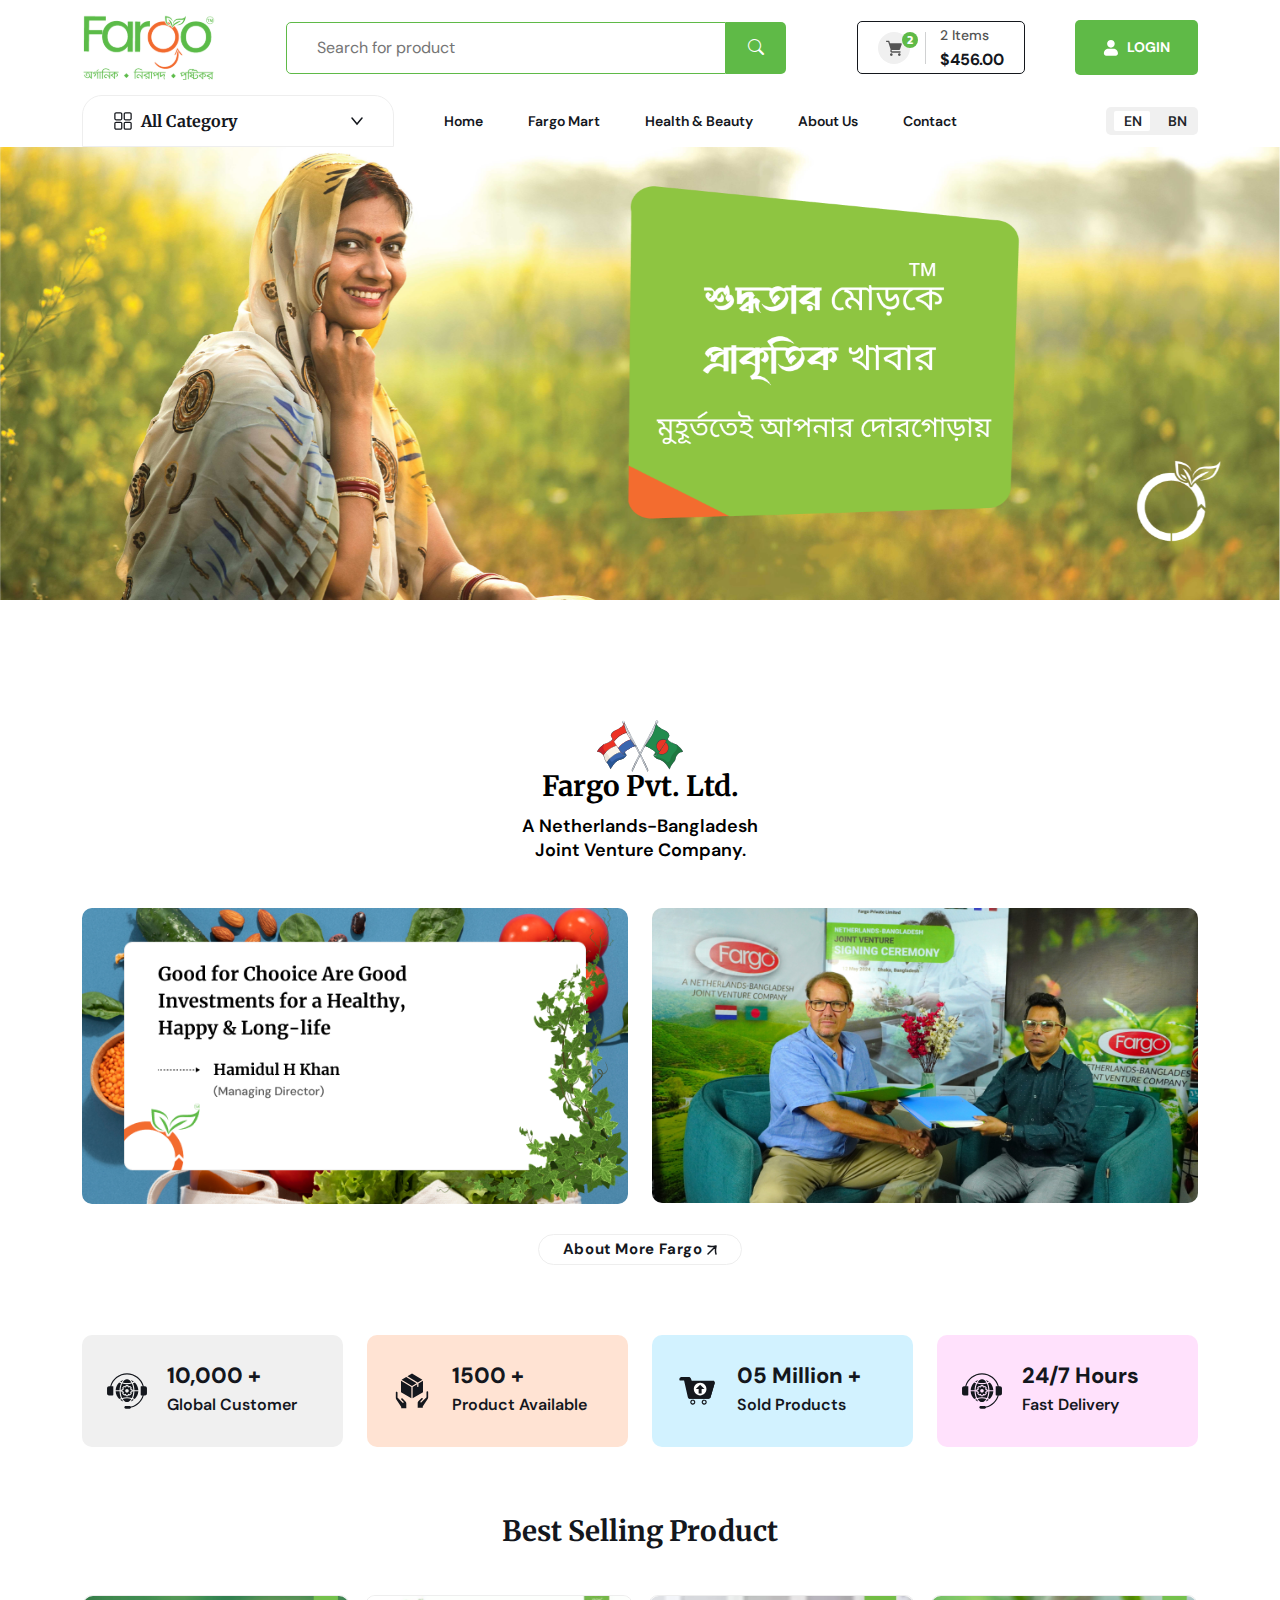
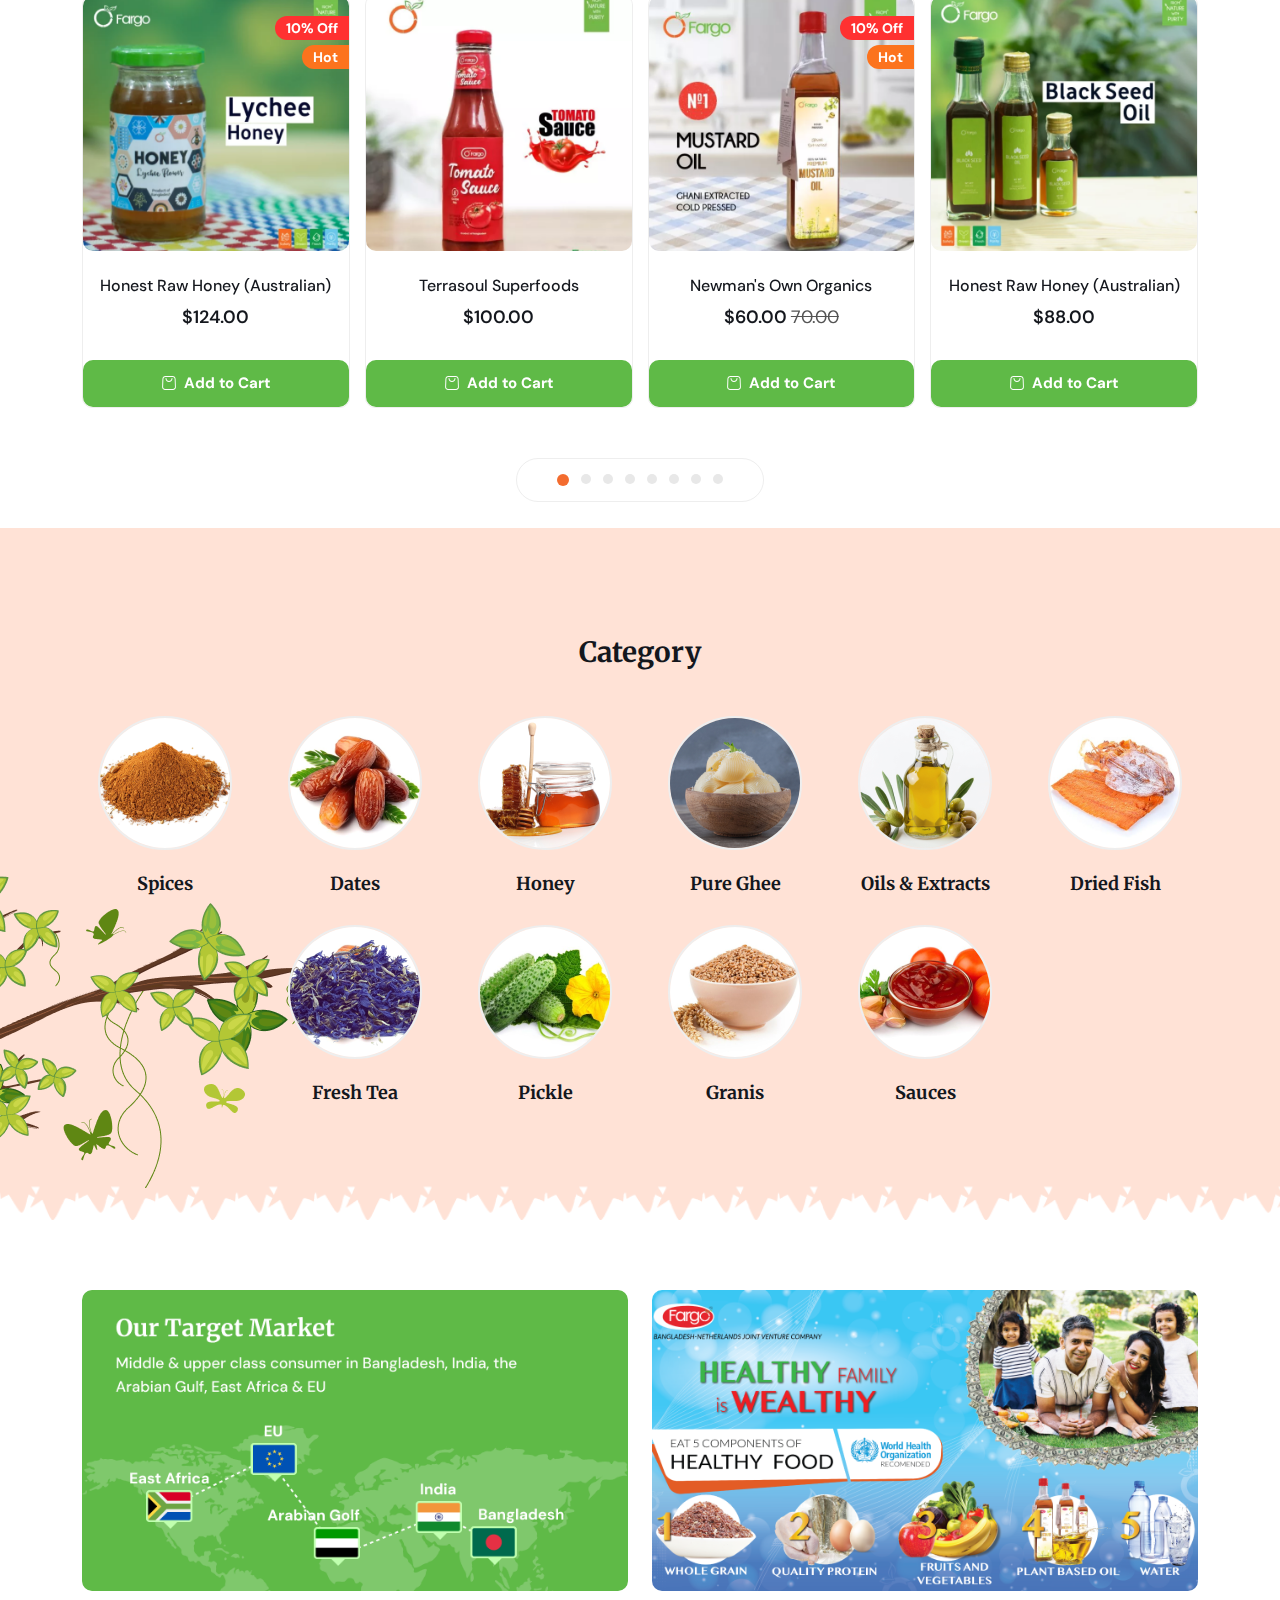
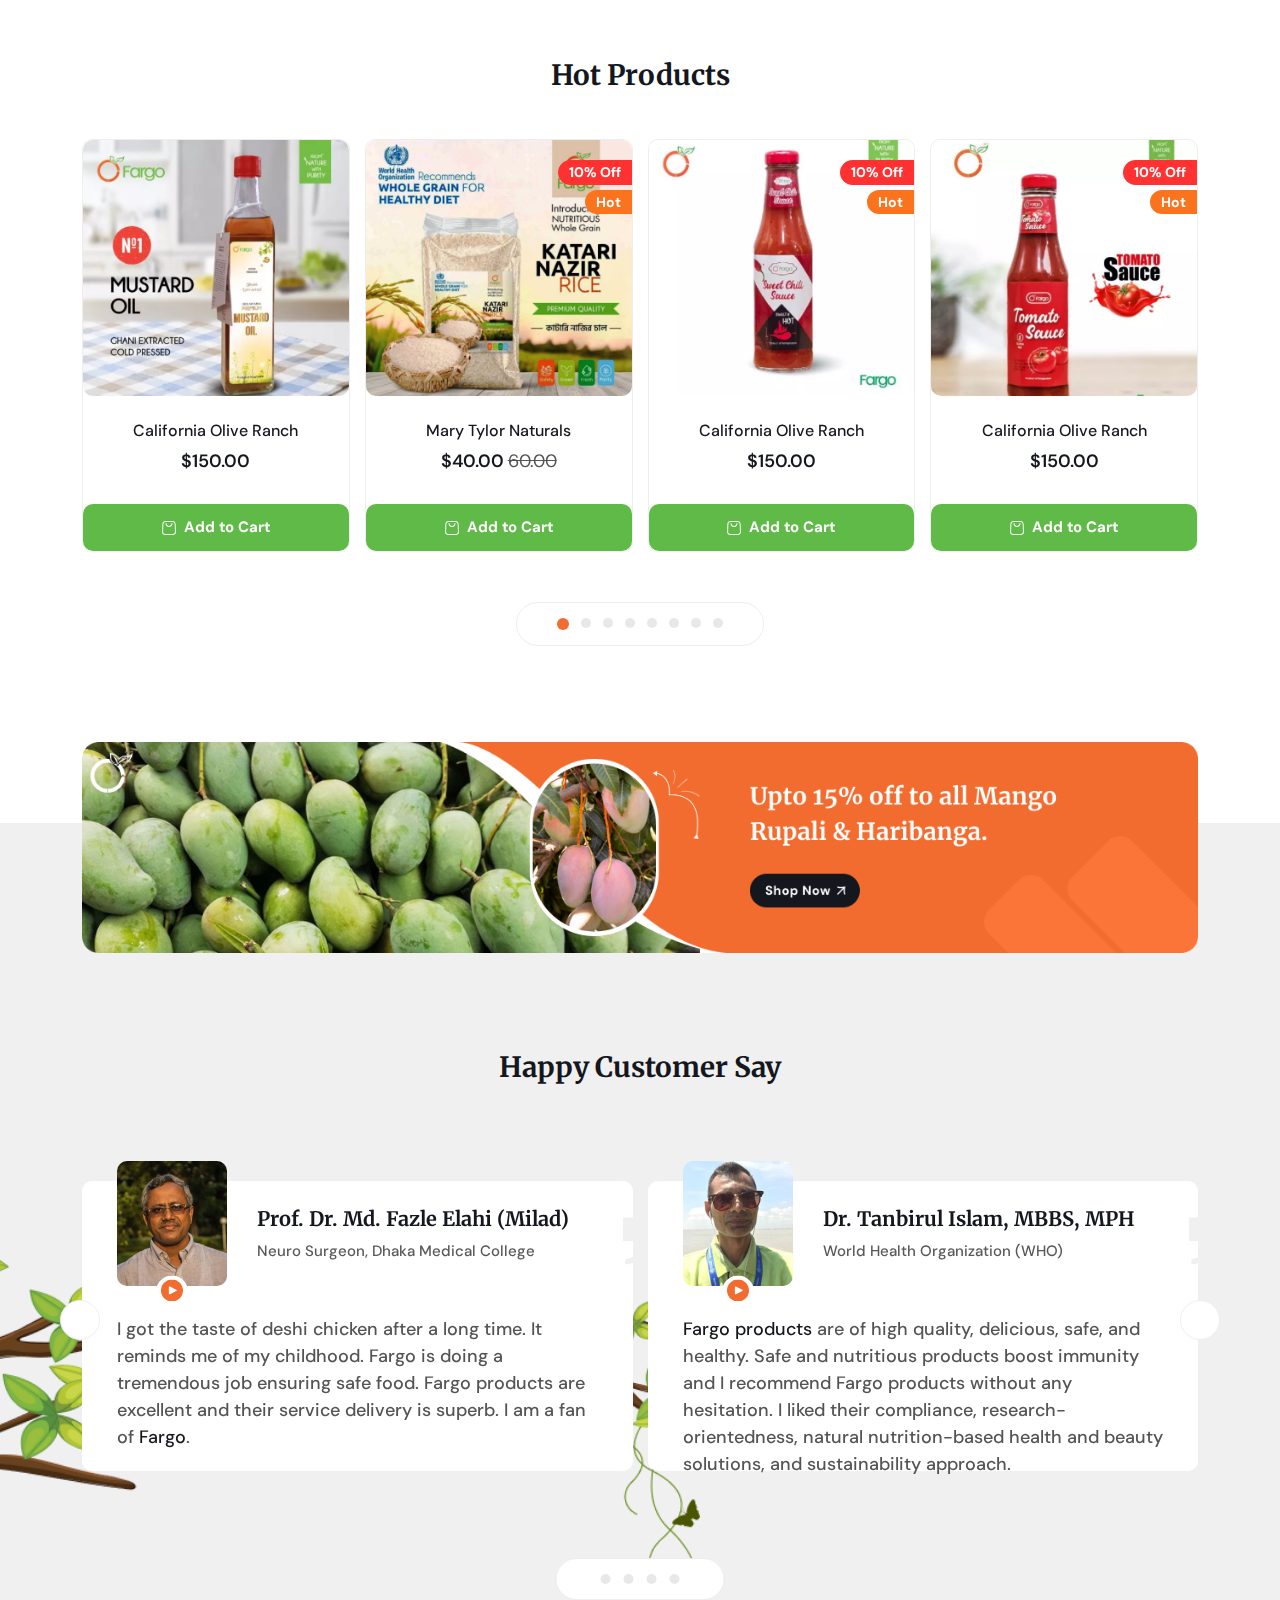
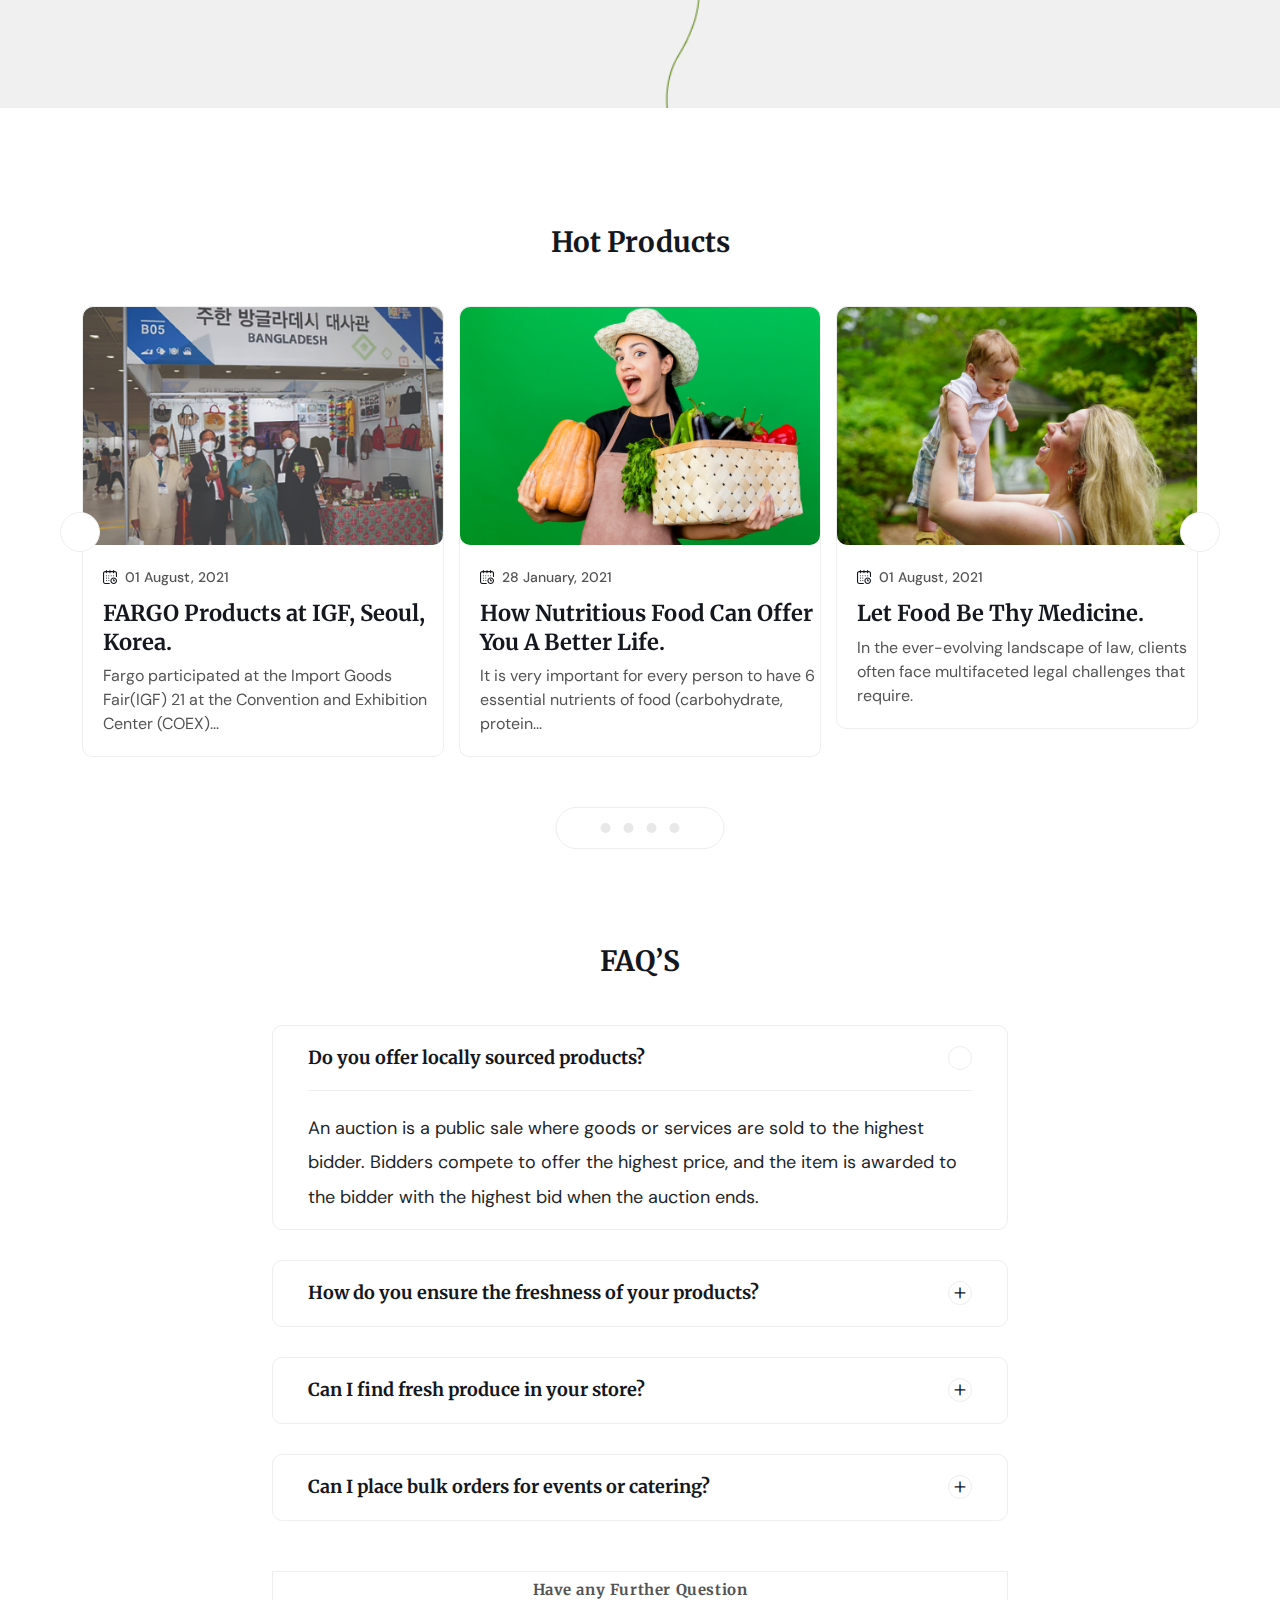
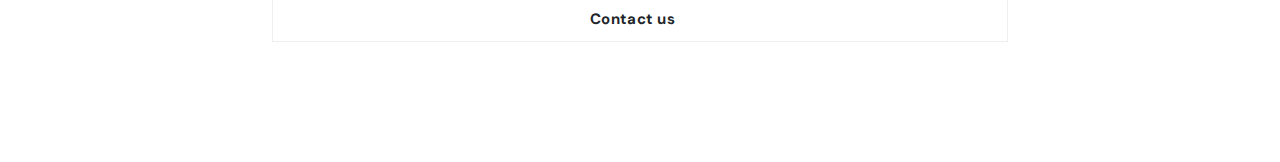
==== index.html @ 11b57f2c "modify" ====
<!DOCTYPE html>
<html lang="en">

<head>
    <meta charset="UTF-8">
    <meta name="viewport" content="width=device-width, initial-scale=1.0">
    <!-- swiper link -->
    <link rel="stylesheet" href="assets/css/swiper-bundle.min.css">
    <!-- fancybox link -->
    <link rel="stylesheet" href="assets/css/jquery.fancybox.min.css">
    <!-- animation css link -->
    <link rel="stylesheet" href="assets/css/animate.css">
    <link rel="stylesheet" href="assets/css/nice-select.css">
    <!-- bootstrap link -->
    <link rel="stylesheet" href="assets/css/bootstrap-icons.min.css">
    <link rel="stylesheet" href="assets/css/bootstrap.min.css">
    <!-- boxicon link -->
    <link rel="stylesheet" href="assets/css/boxicons.min.css">
    <!-- My css link -->
    <link rel="stylesheet" href="assets/css/style.css">
    <title>Fargo- HTML template</title>
</head>

<body>
    <!-- Header section strats here -->
    <div class="top-bar d-lg-flex d-none">
        <div class="container-xl container-fluid">
            <div class="row">
                <div class="col-lg-12">
                    <div class="topbar-wrapper">
                        <div class="company-logo">
                            <a href="#">
                                <img src="assets/image/icon/fargo-logo.svg" alt="">
                            </a>
                        </div>
                        <div class="search-area">
                            <form>
                                <div class="form-inner">
                                    <input type="text" placeholder="Search for product">
                                    <button type="submit"><i class="bi bi-search"></i></button>
                                </div>
                            </form>
                        </div>
                        <div class="top-bar-right">
                            <div class="price-tag">
                                <div class="icon">
                                    <svg width="16" height="16" viewBox="0 0 16 16" fill="none" xmlns="http://www.w3.org/2000/svg">
                                        <path
                                            d="M0.666667 0.666687C0.489856 0.666687 0.320286 0.736925 0.195262 0.861949C0.0702379 0.986973 0 1.15654 0 1.33335C0 1.51016 0.0702379 1.67973 0.195262 1.80476C0.320286 1.92978 0.489856 2.00002 0.666667 2.00002H1.85333C1.95024 2.00019 2.04464 2.03078 2.12323 2.08748C2.20181 2.14417 2.26061 2.22411 2.29133 2.31602L4.48933 8.91135C4.58733 9.20468 4.59933 9.51935 4.52467 9.81935L4.344 10.544C4.078 11.6067 4.90533 12.6667 6 12.6667H14C14.1768 12.6667 14.3464 12.5964 14.4714 12.4714C14.5964 12.3464 14.6667 12.1768 14.6667 12C14.6667 11.8232 14.5964 11.6536 14.4714 11.5286C14.3464 11.4036 14.1768 11.3334 14 11.3334H6C5.74 11.3334 5.57333 11.12 5.63667 10.8687L5.77333 10.3234C5.79636 10.2311 5.84953 10.1492 5.92441 10.0906C5.99929 10.032 6.0916 10.0002 6.18667 10H13.3333C13.4734 10.0002 13.61 9.95623 13.7237 9.87437C13.8374 9.79252 13.9224 9.67693 13.9667 9.54402L15.7433 4.21069C15.7767 4.11046 15.7858 4.00374 15.7698 3.89932C15.7539 3.7949 15.7133 3.69576 15.6516 3.61008C15.5898 3.5244 15.5085 3.45463 15.4145 3.40652C15.3204 3.3584 15.2163 3.33333 15.1107 3.33335H4.37C4.27298 3.33332 4.17843 3.3028 4.09971 3.24609C4.02099 3.18938 3.96209 3.10937 3.93133 3.01735L3.29933 1.12269C3.2551 0.989883 3.17019 0.874371 3.05663 0.792525C2.94308 0.71068 2.80664 0.666653 2.66667 0.666687H0.666667ZM5.33333 13.3334C4.97971 13.3334 4.64057 13.4738 4.39052 13.7239C4.14048 13.9739 4 14.3131 4 14.6667C4 15.0203 4.14048 15.3594 4.39052 15.6095C4.64057 15.8595 4.97971 16 5.33333 16C5.68695 16 6.02609 15.8595 6.27614 15.6095C6.52619 15.3594 6.66667 15.0203 6.66667 14.6667C6.66667 14.3131 6.52619 13.9739 6.27614 13.7239C6.02609 13.4738 5.68695 13.3334 5.33333 13.3334ZM13.3333 13.3334C12.9797 13.3334 12.6406 13.4738 12.3905 13.7239C12.1405 13.9739 12 14.3131 12 14.6667C12 15.0203 12.1405 15.3594 12.3905 15.6095C12.6406 15.8595 12.9797 16 13.3333 16C13.687 16 14.0261 15.8595 14.2761 15.6095C14.5262 15.3594 14.6667 15.0203 14.6667 14.6667C14.6667 14.3131 14.5262 13.9739 14.2761 13.7239C14.0261 13.4738 13.687 13.3334 13.3333 13.3334Z"
                                            fill="#545454" />
                                    </svg>
                                    <span>2</span>
                                </div>
                                <div class="price">
                                    <span>2 Items</span>
                                    <h6>$456.00</h6>
                                </div>
                            </div>
                            <div class="login-button">
                                <a href="#" class="primary-btn1">
                                    <svg width="16" height="16" viewBox="0 0 16 16" fill="none" xmlns="http://www.w3.org/2000/svg">
                                        <path
                                            d="M4.1035 3.81732C4.1035 1.71257 5.81608 0 7.92083 0C10.0256 0 11.7382 1.71257 11.7382 3.81732C11.7382 5.92207 10.0256 7.63464 7.92083 7.63464C5.81608 7.63464 4.1035 5.92207 4.1035 3.81732ZM10.3318 8.84011H5.50989C2.96233 8.84011 0.888916 10.9135 0.888916 13.4611C0.889342 14.0471 1.12232 14.609 1.53669 15.0233C1.95106 15.4377 2.51294 15.6707 3.09895 15.6711H12.7427C13.3287 15.6707 13.8906 15.4377 14.305 15.0233C14.7193 14.609 14.9523 14.0471 14.9527 13.4611C14.9527 10.9135 12.8793 8.84011 10.3318 8.84011Z"
                                            fill="white" />
                                    </svg>
                                    LOGIN
                                </a>
                            </div>
                        </div>
                    </div>
                </div>
            </div>
        </div>
    </div>
    <header class="header-area">
        <div class="container-xl container-fluid">
            <div class="row">
                <div class="col-lg-12">
                    <div class="header-wrapper">
                        <div class="category-ans-menu">
                            
                            <div class="category-area">
                                <div class="category-btn">
                                    <span>
                                        <svg width="20" height="20" viewBox="0 0 20 20" fill="none"
                                            xmlns="http://www.w3.org/2000/svg">
                                            <path
                                                d="M16.875 10.625H12.5C12.0027 10.625 11.5258 10.8225 11.1742 11.1742C10.8225 11.5258 10.625 12.0027 10.625 12.5V16.875C10.625 17.3723 10.8225 17.8492 11.1742 18.2008C11.5258 18.5525 12.0027 18.75 12.5 18.75H16.875C17.3723 18.75 17.8492 18.5525 18.2008 18.2008C18.5525 17.8492 18.75 17.3723 18.75 16.875V12.5C18.75 12.0027 18.5525 11.5258 18.2008 11.1742C17.8492 10.8225 17.3723 10.625 16.875 10.625ZM17.5 16.875C17.5 17.0408 17.4342 17.1997 17.3169 17.3169C17.1997 17.4342 17.0408 17.5 16.875 17.5H12.5C12.3342 17.5 12.1753 17.4342 12.0581 17.3169C11.9408 17.1997 11.875 17.0408 11.875 16.875V12.5C11.875 12.3342 11.9408 12.1753 12.0581 12.0581C12.1753 11.9408 12.3342 11.875 12.5 11.875H16.875C17.0408 11.875 17.1997 11.9408 17.3169 12.0581C17.4342 12.1753 17.5 12.3342 17.5 12.5V16.875ZM7.5 10.625H3.125C2.62772 10.625 2.15081 10.8225 1.79917 11.1742C1.44754 11.5258 1.25 12.0027 1.25 12.5V16.875C1.25 17.3723 1.44754 17.8492 1.79917 18.2008C2.15081 18.5525 2.62772 18.75 3.125 18.75H7.5C7.99728 18.75 8.47419 18.5525 8.82583 18.2008C9.17746 17.8492 9.375 17.3723 9.375 16.875V12.5C9.375 12.0027 9.17746 11.5258 8.82583 11.1742C8.47419 10.8225 7.99728 10.625 7.5 10.625ZM8.125 16.875C8.125 17.0408 8.05915 17.1997 7.94194 17.3169C7.82473 17.4342 7.66576 17.5 7.5 17.5H3.125C2.95924 17.5 2.80027 17.4342 2.68306 17.3169C2.56585 17.1997 2.5 17.0408 2.5 16.875V12.5C2.5 12.3342 2.56585 12.1753 2.68306 12.0581C2.80027 11.9408 2.95924 11.875 3.125 11.875H7.5C7.66576 11.875 7.82473 11.9408 7.94194 12.0581C8.05915 12.1753 8.125 12.3342 8.125 12.5V16.875ZM16.875 1.25H12.5C12.0027 1.25 11.5258 1.44754 11.1742 1.79917C10.8225 2.15081 10.625 2.62772 10.625 3.125V7.5C10.625 7.99728 10.8225 8.47419 11.1742 8.82583C11.5258 9.17746 12.0027 9.375 12.5 9.375H16.875C17.3723 9.375 17.8492 9.17746 18.2008 8.82583C18.5525 8.47419 18.75 7.99728 18.75 7.5V3.125C18.75 2.62772 18.5525 2.15081 18.2008 1.79917C17.8492 1.44754 17.3723 1.25 16.875 1.25ZM17.5 7.5C17.5 7.66576 17.4342 7.82473 17.3169 7.94194C17.1997 8.05915 17.0408 8.125 16.875 8.125H12.5C12.3342 8.125 12.1753 8.05915 12.0581 7.94194C11.9408 7.82473 11.875 7.66576 11.875 7.5V3.125C11.875 2.95924 11.9408 2.80027 12.0581 2.68306C12.1753 2.56585 12.3342 2.5 12.5 2.5H16.875C17.0408 2.5 17.1997 2.56585 17.3169 2.68306C17.4342 2.80027 17.5 2.95924 17.5 3.125V7.5ZM7.5 1.25H3.125C2.62772 1.25 2.15081 1.44754 1.79917 1.79917C1.44754 2.15081 1.25 2.62772 1.25 3.125V7.5C1.25 7.99728 1.44754 8.47419 1.79917 8.82583C2.15081 9.17746 2.62772 9.375 3.125 9.375H7.5C7.99728 9.375 8.47419 9.17746 8.82583 8.82583C9.17746 8.47419 9.375 7.99728 9.375 7.5V3.125C9.375 2.62772 9.17746 2.15081 8.82583 1.79917C8.47419 1.44754 7.99728 1.25 7.5 1.25ZM8.125 7.5C8.125 7.66576 8.05915 7.82473 7.94194 7.94194C7.82473 8.05915 7.66576 8.125 7.5 8.125H3.125C2.95924 8.125 2.80027 8.05915 2.68306 7.94194C2.56585 7.82473 2.5 7.66576 2.5 7.5V3.125C2.5 2.95924 2.56585 2.80027 2.68306 2.68306C2.80027 2.56585 2.95924 2.5 3.125 2.5H7.5C7.66576 2.5 7.82473 2.56585 7.94194 2.68306C8.05915 2.80027 8.125 2.95924 8.125 3.125V7.5Z"
                                                fill="#14171D" />
                                        </svg>
                                        All Category
                                    </span>
                                    <svg width="12" height="12" viewBox="0 0 12 12" fill="none"
                                        xmlns="http://www.w3.org/2000/svg">
                                        <path d="M1 3L6 9L11 3" stroke="#14171D" stroke-width="1.5"
                                            stroke-linecap="round" />
                                    </svg>
                                </div>
                                <div class="category-menu">

                                    <ul class="category-list">
                                        <li class="active"><a href="#"><img src="assets/image/icon/spices.svg"
                                                    alt="">Spices</a></li>
                                        <li><a href="#"><img src="assets/image/icon/dates.svg" alt="">Fresh Dates</a>
                                        </li>
                                        <li><a href="#"><img src="assets/image/icon/oil.svg" alt="">Oils & Extracts</a>
                                        </li>
                                        <li><a href="#"><img src="assets/image/icon/grains.svg" alt="">Grains</a></li>
                                        <li><a href="#"><img src="assets/image/icon/ghee.svg" alt="">Pure Ghee</a></li>
                                        <li><a href="#"><img src="assets/image/icon/sauce.svg" alt="">Sauce</a></li>
                                        <li><a href="#"><img src="assets/image/icon/honey.svg" alt="">Honey</a></li>
                                        <li><a href="#"><img src="assets/image/icon/pickle.svg" alt="">Pickle</a></li>
                                        <li><a href="#"><img src="assets/image/icon/tea.svg" alt="">Fresh Tea</a></li>
                                        <li><a href="#"><img src="assets/image/icon/fish.svg" alt="">Dried Fish</a></li>
                                    </ul>
                                    <div class="hotline">
                                        <div class="icon">
                                            <svg width="40" height="40" viewBox="0 0 40 40"
                                                xmlns="http://www.w3.org/2000/svg">
                                                <path
                                                    d="M34.7287 16.3927V15.8248C34.7287 11.8804 33.1618 8.09754 30.3726 5.30842C27.5835 2.51929 23.8006 0.952381 19.8562 0.952381C15.9118 0.952381 12.1289 2.51929 9.33981 5.30842C6.55069 8.09754 4.98377 11.8804 4.98377 15.8248V16.3927C3.66811 16.9731 2.5718 17.9579 1.85416 19.2041C1.13652 20.4502 0.83494 21.8927 0.993244 23.322C1.15155 24.7512 1.76149 26.0928 2.73443 27.1517C3.70737 28.2105 4.99262 28.9316 6.40341 29.21C6.70246 31.8513 7.96363 34.29 9.94622 36.0606C11.9288 37.8312 14.494 38.8098 17.1521 38.8095H19.8562V34.7534H17.1521V36.1054C15.0006 36.1054 12.9373 35.2507 11.4159 33.7294C9.89457 32.2081 9.03989 30.1447 9.03989 27.9932V15.8248H7.68785C7.68785 12.5976 8.96987 9.5025 11.2519 7.22049C13.5339 4.93848 16.629 3.65646 19.8562 3.65646C23.0835 3.65646 26.1785 4.93848 28.4606 7.22049C30.7426 9.5025 32.0246 12.5976 32.0246 15.8248H30.6725V29.3452H32.0246C33.5762 29.3434 35.0801 28.8078 36.2836 27.8285C37.4871 26.8491 38.3171 25.4855 38.6342 23.9666C38.9513 22.4476 38.7362 20.8659 38.0251 19.4868C37.3139 18.1077 36.15 17.0152 34.7287 16.3927Z" />
                                            </svg>
                                        </div>
                                        <div class="content">
                                            <h6>Hotline Number</h6>
                                            <a href="tel:+990475-284748">+990475-284748</a>
                                        </div>
                                    </div>
                                </div>
                            </div>
                           
                            <div class="main-menu-wrap">
                                <div class="company-logo d-lg-none d-flex">
                                    <a href="#">
                                        <img src="assets/image/icon/fargo-logo.svg" alt="">
                                    </a>
                                </div>
                                <ul class="main-menu">
                                    <li><a href="#">Home</a></li>
                                    <li><a href="#">Fargo Mart</a></li>
                                    <li><a href="#">Health & Beauty</a></li>
                                    <li><a href="#">About Us</a></li>
                                    <li><a href="#">Contact</a></li>
                                </ul>
                                <div class="d-lg-none">
                                    <div class="search-area mb-30">
                                        <form>
                                            <div class="form-inner">
                                                <input type="text" placeholder="Search for product">
                                                <button type="submit"><i class="bi bi-search"></i></button>
                                            </div>
                                        </form>
                                    </div>
                                    <div class="price-tag mb-30">
                                        <div class="icon">
                                            <svg width="16" height="16" viewBox="0 0 16 16" fill="none" xmlns="http://www.w3.org/2000/svg">
                                                <path
                                                    d="M0.666667 0.666687C0.489856 0.666687 0.320286 0.736925 0.195262 0.861949C0.0702379 0.986973 0 1.15654 0 1.33335C0 1.51016 0.0702379 1.67973 0.195262 1.80476C0.320286 1.92978 0.489856 2.00002 0.666667 2.00002H1.85333C1.95024 2.00019 2.04464 2.03078 2.12323 2.08748C2.20181 2.14417 2.26061 2.22411 2.29133 2.31602L4.48933 8.91135C4.58733 9.20468 4.59933 9.51935 4.52467 9.81935L4.344 10.544C4.078 11.6067 4.90533 12.6667 6 12.6667H14C14.1768 12.6667 14.3464 12.5964 14.4714 12.4714C14.5964 12.3464 14.6667 12.1768 14.6667 12C14.6667 11.8232 14.5964 11.6536 14.4714 11.5286C14.3464 11.4036 14.1768 11.3334 14 11.3334H6C5.74 11.3334 5.57333 11.12 5.63667 10.8687L5.77333 10.3234C5.79636 10.2311 5.84953 10.1492 5.92441 10.0906C5.99929 10.032 6.0916 10.0002 6.18667 10H13.3333C13.4734 10.0002 13.61 9.95623 13.7237 9.87437C13.8374 9.79252 13.9224 9.67693 13.9667 9.54402L15.7433 4.21069C15.7767 4.11046 15.7858 4.00374 15.7698 3.89932C15.7539 3.7949 15.7133 3.69576 15.6516 3.61008C15.5898 3.5244 15.5085 3.45463 15.4145 3.40652C15.3204 3.3584 15.2163 3.33333 15.1107 3.33335H4.37C4.27298 3.33332 4.17843 3.3028 4.09971 3.24609C4.02099 3.18938 3.96209 3.10937 3.93133 3.01735L3.29933 1.12269C3.2551 0.989883 3.17019 0.874371 3.05663 0.792525C2.94308 0.71068 2.80664 0.666653 2.66667 0.666687H0.666667ZM5.33333 13.3334C4.97971 13.3334 4.64057 13.4738 4.39052 13.7239C4.14048 13.9739 4 14.3131 4 14.6667C4 15.0203 4.14048 15.3594 4.39052 15.6095C4.64057 15.8595 4.97971 16 5.33333 16C5.68695 16 6.02609 15.8595 6.27614 15.6095C6.52619 15.3594 6.66667 15.0203 6.66667 14.6667C6.66667 14.3131 6.52619 13.9739 6.27614 13.7239C6.02609 13.4738 5.68695 13.3334 5.33333 13.3334ZM13.3333 13.3334C12.9797 13.3334 12.6406 13.4738 12.3905 13.7239C12.1405 13.9739 12 14.3131 12 14.6667C12 15.0203 12.1405 15.3594 12.3905 15.6095C12.6406 15.8595 12.9797 16 13.3333 16C13.687 16 14.0261 15.8595 14.2761 15.6095C14.5262 15.3594 14.6667 15.0203 14.6667 14.6667C14.6667 14.3131 14.5262 13.9739 14.2761 13.7239C14.0261 13.4738 13.687 13.3334 13.3333 13.3334Z"
                                                    fill="#545454" />
                                            </svg>
                                            <span>2</span>
                                        </div>
                                        <div class="price">
                                            <span>2 Items</span>
                                            <h6>$456.00</h6>
                                        </div>
                                    </div>
                                    <a href="#" class="primary-btn1">
                                        <svg width="16" height="16" viewBox="0 0 16 16" fill="none" xmlns="http://www.w3.org/2000/svg">
                                            <path
                                                d="M4.1035 3.81732C4.1035 1.71257 5.81608 0 7.92083 0C10.0256 0 11.7382 1.71257 11.7382 3.81732C11.7382 5.92207 10.0256 7.63464 7.92083 7.63464C5.81608 7.63464 4.1035 5.92207 4.1035 3.81732ZM10.3318 8.84011H5.50989C2.96233 8.84011 0.888916 10.9135 0.888916 13.4611C0.889342 14.0471 1.12232 14.609 1.53669 15.0233C1.95106 15.4377 2.51294 15.6707 3.09895 15.6711H12.7427C13.3287 15.6707 13.8906 15.4377 14.305 15.0233C14.7193 14.609 14.9523 14.0471 14.9527 13.4611C14.9527 10.9135 12.8793 8.84011 10.3318 8.84011Z"
                                                fill="white" />
                                        </svg>
                                        LOGIN
                                    </a>
                                </div>
                            </div>
                        </div>
                        <div class="company-logo-main d-lg-none d-flex">
                            <a href="#">
                                <img src="assets/image/icon/fargo-logo.svg" alt="">
                            </a>
                        </div>
                        <div class="nav-right">
                            <div class="language-switch">
                                <input type="checkbox" class="checkbox">
                                <div class="knobs">
                                    <span></span>
                                </div>
                            </div>
                            <div class="mobile-menu-btn d-lg-none d-flex">
                                <svg width="20" height="18" viewBox="0 0 20 18" xmlns="http://www.w3.org/2000/svg">
                                    <path
                                        d="M1.29445 2.8421H10.5237C11.2389 2.8421 11.8182 2.2062 11.8182 1.42105C11.8182 0.635903 11.2389 0 10.5237 0H1.29445C0.579249 0 0 0.635903 0 1.42105C0 2.2062 0.579249 2.8421 1.29445 2.8421Z">
                                    </path>
                                    <path
                                        d="M1.23002 10.421H18.77C19.4496 10.421 20 9.78506 20 8.99991C20 8.21476 19.4496 7.57886 18.77 7.57886H1.23002C0.550421 7.57886 0 8.21476 0 8.99991C0 9.78506 0.550421 10.421 1.23002 10.421Z">
                                    </path>
                                    <path
                                        d="M18.8052 15.1579H10.2858C9.62563 15.1579 9.09094 15.7938 9.09094 16.5789C9.09094 17.3641 9.62563 18 10.2858 18H18.8052C19.4653 18 20 17.3641 20 16.5789C20 15.7938 19.4653 15.1579 18.8052 15.1579Z">
                                    </path>
                                </svg>
                            </div>
                        </div>

                    </div>
                </div>
            </div>
        </div>

    </header>
    <!-- Header section ends here -->
    <!-- Banner section strats here -->
    <div class="banner-section">
        <div class="swiper banner-slider">
            <div class="swiper-wrapper">
                <div class="swiper-slide">
                    <div class="banner-img">
                        <img src="assets/image/fargo-banner-image.png" alt="">
                    </div>
                </div>
                <div class="swiper-slide">
                    <div class="banner-img">
                        <img src="assets/image/fargo-banner-image.png" alt="">
                    </div>
                </div>
                <div class="swiper-slide">
                    <div class="banner-img">
                        <img src="assets/image/fargo-banner-image.png" alt="">
                    </div>
                </div>
            </div>
        </div>
    </div>
    <!-- Banner section ends here -->
    <!--  Company info section strats here -->
    <div class="company-info-section pt-120 mb-70">
        <div class="container">
            <div class="row">
                <div class="col-lg-12 mb-30">
                    <div class="company-info-title text-center">
                        <img src="assets/image/icon/flag-icon.svg" alt="">
                        <h4>Fargo Pvt. Ltd.</h4>
                        <p>A Netherlands-Bangladesh
                            Joint Venture Company.</p>
                    </div>
                </div>
            </div>
            <div class="row">
                <div class="col-lg-6 mb-30">
                    <div class="company-info-image">
                        <img src="assets/image/company-info-image.png" alt="">
                    </div>
                </div>
                <div class="col-lg-6 mb-30">
                    <div class="company-info-image">
                        <img src="assets/image/company-info-image2.png" alt="">
                    </div>
                </div>
                <div class="about-button">
                    <a href="#">About More Fargo
                        <svg class="arrow" width="10" height="10" viewBox="0 0 10 10" fill="none"
                            xmlns="http://www.w3.org/2000/svg">
                            <path d="M1 9L9 1M9 1C7.22222 1.33333 3.33333 2 1 1M9 1C8.66667 2.66667 8 6.33333 9 9"
                                stroke="#14171D" stroke-width="1.5" stroke-linecap="round" />
                        </svg>
                    </a>
                </div>
            </div>
        </div>
    </div>
    <!--  Company info section ends here -->
    <!-- key point section strats here -->
    <div class="key-point-section mb-70">
        <div class="container">
            <div class="row gy-4">
                <div class="col-lg-3 col-xl-3 col-lg-3 col-md-6">
                    <div class="key-point-card">
                        <div class="icon">
                            <svg width="50" height="50" viewBox="0 0 50 50" fill="none"
                                xmlns="http://www.w3.org/2000/svg">
                                <path
                                    d="M17.5843 34.0109C16.7954 34.2759 16.023 34.5877 15.2713 34.9447C12.6756 32.4991 10.999 29.0896 10.8187 25.2939H15.7206C15.8015 28.4793 16.4506 31.5 17.5843 34.0109ZM18.2013 35.24C17.5971 35.4375 17.0028 35.6639 16.4204 35.9185C17.5739 36.7966 18.8553 37.4925 20.2199 37.9819C19.5337 37.2947 18.8992 36.4525 18.3289 35.4662C18.286 35.3911 18.2432 35.3161 18.2013 35.24ZM33.5806 35.9175C32.998 35.6637 32.4037 35.4376 31.7997 35.24C31.7578 35.3161 31.7149 35.3911 31.6721 35.4662C31.1019 36.4526 30.4663 37.2948 29.7801 37.9819C31.1452 37.4925 32.427 36.7963 33.5806 35.9175ZM39.1813 25.2938H34.2813C34.2005 28.4793 33.5513 31.5 32.4167 34.0108C33.2051 34.2759 33.9772 34.5874 34.7288 34.9437C37.3245 32.4991 39.0011 29.0895 39.1813 25.2938ZM34.7278 14.2804C33.9766 14.6369 33.2049 14.9487 32.4168 15.2142C33.5514 17.725 34.2006 20.7458 34.2814 23.9312H39.1814C39.0011 20.1356 37.3235 16.725 34.7278 14.2804ZM31.6721 13.7589C31.7149 13.833 31.7578 13.908 31.7997 13.9841C32.4034 13.787 32.9974 13.5613 33.5796 13.3076C32.4258 12.4289 31.1441 11.7323 29.7791 11.2422C30.4653 11.9293 31.1008 12.7715 31.6721 13.7589ZM10.8187 23.9312H15.7206C15.8016 20.7458 16.4507 17.7251 17.5843 15.2143C16.7963 14.9486 16.0249 14.6361 15.2741 14.2785C12.6774 16.724 10.9989 20.1347 10.8187 23.9312ZM18.2013 13.9841C18.2432 13.908 18.286 13.833 18.329 13.7589C18.8992 12.7715 19.5357 11.9293 20.2209 11.2422C18.8563 11.732 17.5749 12.4282 16.4215 13.3066C17.0036 13.5606 17.5976 13.7867 18.2013 13.9841ZM25 38.8105C25.0321 38.8105 25.0634 38.8105 25.0955 38.8095C27.084 38.7656 28.9808 37.3649 30.4546 34.8501C28.703 34.4036 26.8646 34.1736 25 34.1736C23.1354 34.1736 21.2979 34.4037 19.5474 34.8501C21.0202 37.3649 22.916 38.7656 24.9045 38.8095C24.9366 38.8105 24.9679 38.8105 25 38.8105ZM18.9001 33.6123C20.8534 33.084 22.9121 32.812 25 32.812C27.0879 32.812 29.1465 33.084 31.1019 33.6133C32.2043 31.2456 32.8379 28.3575 32.9197 25.2939H31.9918C31.9714 25.505 31.9419 25.7151 31.9031 25.9236C31.8811 26.041 31.8286 26.1504 31.751 26.2411C31.6733 26.3318 31.5732 26.4004 31.4606 26.4402L30.3611 26.8301C30.3602 26.832 30.3602 26.833 30.3592 26.835L30.8611 27.8857C30.9128 27.9935 30.9351 28.1129 30.9258 28.232C30.9166 28.3511 30.8761 28.4657 30.8085 28.5642C30.3036 29.3021 29.6778 29.9269 28.9497 30.421C28.8513 30.4876 28.7372 30.5274 28.6187 30.5363C28.5002 30.5452 28.3814 30.5229 28.2742 30.4717L27.2234 29.9717C27.2225 29.9717 27.2205 29.9727 27.2195 29.9736L26.8307 31.0712C26.7905 31.1836 26.7215 31.2835 26.6307 31.361C26.5399 31.4385 26.4303 31.4908 26.313 31.5128C25.88 31.5937 25.4405 31.6345 25.0001 31.6347C24.5603 31.6344 24.1214 31.5936 23.6891 31.5128C23.5719 31.4907 23.4626 31.4383 23.3719 31.3608C23.2813 31.2833 23.2125 31.1835 23.1725 31.0712L22.7835 29.9736C22.7825 29.9727 22.7806 29.9727 22.7786 29.9717L21.7249 30.4717C21.6176 30.523 21.4988 30.5452 21.3803 30.5361C21.2617 30.5271 21.1476 30.487 21.0494 30.42C20.3191 29.9235 19.6891 29.2935 19.1926 28.5632C19.1256 28.4648 19.0855 28.3505 19.0764 28.2318C19.0674 28.1131 19.0896 27.9941 19.1409 27.8867L19.6419 26.835L19.639 26.8291L18.5414 26.4401C18.4291 26.4002 18.3292 26.3314 18.2517 26.2408C18.1742 26.1501 18.1218 26.0407 18.0998 25.9235C18.061 25.715 18.0314 25.5049 18.0111 25.2938H17.0832C17.1651 28.3574 17.7987 31.2456 18.9001 33.6123ZM31.903 23.2996C31.942 23.5082 31.9723 23.7197 31.9928 23.9312H32.9197C32.8379 20.8677 32.2043 17.9805 31.1019 15.6129C29.1475 16.1412 27.0889 16.4132 25 16.4132C22.9111 16.4132 20.8525 16.1412 18.9001 15.6139C17.7986 17.9814 17.1651 20.8687 17.0832 23.9312H18.0102C18.0307 23.7197 18.0608 23.5082 18.0998 23.2996C18.1217 23.182 18.1742 23.0722 18.252 22.9813C18.3299 22.8904 18.4304 22.8217 18.5433 22.782L19.6389 22.396C19.6398 22.394 19.6408 22.3921 19.6408 22.3892L19.1408 21.3384C19.0895 21.2313 19.0673 21.1126 19.0764 20.9942C19.0854 20.8758 19.1255 20.7619 19.1925 20.6639C19.6867 19.9348 20.3105 19.309 21.0483 18.8041C21.1466 18.7365 21.261 18.696 21.38 18.6868C21.4989 18.6775 21.6182 18.6998 21.7258 18.7515L22.7785 19.2534C22.7805 19.2524 22.7814 19.2524 22.7834 19.2515L23.1733 18.1539C23.2128 18.0422 23.2808 17.9428 23.3705 17.8655C23.4603 17.7882 23.5687 17.7357 23.6851 17.7133C24.5468 17.5456 25.4601 17.5466 26.3179 17.7133C26.4342 17.7357 26.5426 17.7881 26.6324 17.8654C26.7222 17.9427 26.7902 18.0422 26.8296 18.1539L27.2194 19.2524C27.2214 19.2524 27.2224 19.2534 27.2233 19.2534L28.2731 18.7515C28.3807 18.6999 28.4999 18.6776 28.6188 18.6866C28.7377 18.6957 28.8521 18.7359 28.9506 18.8031C29.6814 19.3006 30.3119 19.9311 30.8094 20.6619C30.8768 20.7603 30.9172 20.8747 30.9262 20.9937C30.9353 21.1126 30.9128 21.2319 30.861 21.3394L30.3601 22.3882C30.361 22.3911 30.361 22.3931 30.362 22.395L31.4596 22.782C31.5725 22.8217 31.6729 22.8904 31.7508 22.9813C31.8287 23.0722 31.8812 23.182 31.903 23.2996ZM25.0955 10.4156C25.0634 10.4146 25.0321 10.4146 25 10.4146C24.9679 10.4146 24.9366 10.4146 24.9045 10.4156C22.916 10.4595 21.0192 11.8611 19.5474 14.376C21.2979 14.8214 23.1354 15.0515 25 15.0515C26.8656 15.0515 28.703 14.8214 30.4546 14.375C28.9808 11.8602 27.084 10.4595 25.0955 10.4156ZM47.4578 18.9806H45.983C44.7909 14.5309 42.1601 10.5141 38.536 7.621C34.6547 4.52529 29.975 2.88867 25 2.88867C20.025 2.88867 15.3453 4.52529 11.4639 7.621C7.83984 10.514 5.20898 14.5309 4.01689 18.9806H2.54219C1.16689 18.9806 0.0488281 20.0985 0.0488281 21.4739V28.0192C0.0488281 29.3946 1.16689 30.5136 2.54219 30.5136H7.18975C7.27922 30.5136 7.36782 30.496 7.45049 30.4617C7.53315 30.4275 7.60826 30.3773 7.67153 30.314C7.7348 30.2507 7.78499 30.1756 7.81923 30.093C7.85347 30.0103 7.87109 29.9217 7.87109 29.8322V19.6619C7.87109 19.5724 7.85347 19.4838 7.81923 19.4012C7.78499 19.3185 7.7348 19.2434 7.67153 19.1801C7.60826 19.1169 7.53315 19.0667 7.45049 19.0324C7.36782 18.9982 7.27922 18.9806 7.18975 18.9806H5.42832C7.92266 10.2645 15.8492 4.25039 25 4.25039C34.1508 4.25039 42.0773 10.2645 44.5717 18.9806H42.8133C42.6326 18.9806 42.4593 19.0524 42.3315 19.1801C42.2037 19.3079 42.1319 19.4812 42.1319 19.6619V29.8322C42.132 30.0129 42.2038 30.1862 42.3315 30.314C42.4593 30.4418 42.6326 30.5136 42.8133 30.5136H44.4938C42.4487 37.2509 36.9123 42.571 30.0882 44.3313C29.9937 44.3559 29.8981 44.3774 29.8032 44.4005C29.4904 43.927 28.9546 43.613 28.3464 43.613H23.4199C22.4559 43.613 21.6722 44.3986 21.6722 45.3636C21.6722 46.3267 22.4559 47.1112 23.4199 47.1112H28.3462C29.1793 47.1112 29.8767 46.5247 30.0509 45.7438C30.1619 45.7171 30.2727 45.6896 30.3833 45.6608C34.0522 44.7271 37.4189 42.839 40.1511 40.1799C42.8969 37.5072 44.8814 34.1746 45.9127 30.5135H47.4576C48.8329 30.5135 49.951 29.3945 49.951 28.0191V21.4738C49.9512 20.0985 48.8331 18.9806 47.4578 18.9806ZM28.9935 26.5522C28.9501 26.644 28.9276 26.7443 28.9278 26.8458C28.928 26.9473 28.9507 27.0475 28.9944 27.1391L29.4564 28.106C29.1754 28.464 28.8525 28.787 28.4944 29.0681L27.5256 28.6061C27.434 28.5627 27.3339 28.5402 27.2326 28.5404C27.1312 28.5406 27.0312 28.5633 26.9397 28.607C26.7672 28.6889 26.6113 28.7532 26.4641 28.8029C26.3666 28.836 26.2779 28.8907 26.2046 28.963C26.1314 29.0352 26.0754 29.1231 26.041 29.2201L25.6823 30.2318C25.2301 30.2864 24.7729 30.2864 24.3206 30.2318L23.9619 29.2201C23.9275 29.1231 23.8716 29.0352 23.7983 28.9629C23.725 28.8907 23.6363 28.836 23.5389 28.8029C23.3849 28.7513 23.226 28.685 23.0671 28.609C22.9753 28.5643 22.8747 28.5408 22.7726 28.5403C22.6705 28.5398 22.5696 28.5623 22.4774 28.6061L21.5075 29.0681C21.1499 28.7865 20.8269 28.4636 20.5454 28.106L21.0065 27.1381C21.0499 27.0465 21.0723 26.9465 21.0723 26.8452C21.0723 26.7439 21.0499 26.6438 21.0065 26.5522C20.9315 26.3971 20.8657 26.2376 20.8096 26.0746C20.7767 25.9769 20.7221 25.888 20.6498 25.8146C20.5775 25.7411 20.4895 25.685 20.3924 25.6506L19.3807 25.2919C19.326 24.84 19.326 24.3831 19.3807 23.9312L20.3914 23.5754C20.4891 23.5407 20.5776 23.4842 20.6502 23.4103C20.7228 23.3363 20.7777 23.2467 20.8105 23.1484C20.8593 23.0022 20.9236 22.8463 21.0064 22.6728C21.0498 22.5812 21.0722 22.4811 21.0722 22.3798C21.0722 22.2785 21.0498 22.1785 21.0064 22.0869L20.5444 21.119C20.8252 20.7605 21.1482 20.4371 21.5065 20.1561L22.4764 20.619C22.5688 20.6628 22.6697 20.6853 22.7719 20.6849C22.8742 20.6846 22.975 20.6614 23.0671 20.6171C23.2231 20.5417 23.3832 20.475 23.5467 20.4173C23.6422 20.3833 23.7291 20.3285 23.8009 20.2568C23.8727 20.1852 23.9277 20.0985 23.9619 20.003L24.3216 18.9913C24.7732 18.9362 25.2298 18.9362 25.6813 18.9913L26.041 20.003C26.0751 20.0986 26.1301 20.1853 26.2019 20.257C26.2737 20.3286 26.3606 20.3834 26.4562 20.4173C26.621 20.4757 26.7824 20.5431 26.9397 20.619C27.0315 20.6624 27.1318 20.6849 27.2333 20.6847C27.3348 20.6845 27.435 20.6618 27.5266 20.6181L28.4935 20.1561C28.8524 20.4371 29.1761 20.7604 29.4575 21.119L28.9945 22.086C28.95 22.1789 28.9271 22.2807 28.9277 22.3836C28.9282 22.4866 28.952 22.5881 28.9975 22.6806C29.0706 22.8277 29.135 22.9837 29.1953 23.1562C29.2287 23.2529 29.2835 23.3408 29.3556 23.4133C29.4276 23.4859 29.5151 23.5413 29.6115 23.5754L30.6224 23.9312C30.6769 24.3831 30.6769 24.84 30.6224 25.2919L29.6105 25.6506C29.5149 25.6845 29.4281 25.7395 29.3564 25.8113C29.2847 25.8832 29.23 25.9701 29.1963 26.0658C29.1373 26.2314 29.0696 26.3938 28.9935 26.5522ZM27.2253 24.6126C27.2253 23.3855 26.2271 22.3873 25 22.3873C23.7729 22.3873 22.7747 23.3855 22.7747 24.6126C22.7747 25.8397 23.7729 26.8389 25 26.8389C26.2271 26.8389 27.2253 25.8397 27.2253 24.6126Z"
                                    fill="#14171D" />
                            </svg>
                        </div>
                        <div class="card-details">
                            <h5>10,000 +</h5>
                            <p>Global Customer</p>
                        </div>
                    </div>
                </div>
                <div class="col-lg-3 col-xl-3 col-lg-3 col-md-6">
                    <div class="key-point-card product-cart">
                        <div class="icon">
                            <svg width="50" height="50" viewBox="0 0 50 50" fill="none"
                                xmlns="http://www.w3.org/2000/svg">
                                <path
                                    d="M44.1586 25.2312C43.5773 25.2312 43.1047 25.7008 43.1047 26.2781V32.4304C43.1047 32.6375 43.0226 32.8367 42.8758 32.9828L36.7429 39.1156C36.5965 39.2622 36.3977 39.3446 36.1905 39.3447C35.9832 39.3447 35.7845 39.2625 35.6379 39.116C35.4913 38.9695 35.4089 38.7708 35.4088 38.5635C35.4087 38.3563 35.491 38.1575 35.6375 38.0109L38.25 35.3914C38.4484 35.1969 38.5539 34.939 38.5539 34.6601C38.5539 34.3844 38.4429 34.1164 38.2508 33.9234C38.0543 33.7288 37.7889 33.6199 37.5124 33.6203C37.2359 33.6208 36.9708 33.7306 36.775 33.9258L32.9297 37.7703C32.4097 38.3004 32.1175 39.0128 32.1156 39.7554V45.8703H38.4586V44.4758C38.4586 44.3218 38.5039 44.1711 38.589 44.0437L44.7625 34.7531C45.0578 34.3156 45.2117 33.807 45.2117 33.275V26.2765C45.2117 25.9968 45.1015 25.7328 44.9015 25.532C44.7014 25.3398 44.4353 25.2316 44.1578 25.2297L44.1586 25.2312ZM11.5429 45.0242V46.4234H17.8844V40.3039C17.8835 39.5618 17.5901 38.8499 17.0679 38.3226L13.2203 34.475C13.1237 34.3778 13.0087 34.3007 12.8822 34.2481C12.7556 34.1955 12.6198 34.1686 12.4828 34.1687H12.4804C12.2039 34.1687 11.9461 34.2773 11.7531 34.4718C11.5578 34.6679 11.4461 34.9359 11.4461 35.2094C11.4461 35.4867 11.5539 35.7484 11.75 35.9445L14.3601 38.5617C14.4327 38.6343 14.4902 38.7204 14.5294 38.8153C14.5687 38.9101 14.5888 39.0117 14.5888 39.1143C14.5888 39.2169 14.5685 39.3185 14.5292 39.4133C14.4899 39.5081 14.4323 39.5942 14.3597 39.6668C14.2872 39.7393 14.201 39.7968 14.1062 39.8361C14.0114 39.8753 13.9097 39.8955 13.8071 39.8955C13.7045 39.8954 13.6029 39.8752 13.5081 39.8359C13.4133 39.7966 13.3272 39.739 13.2547 39.6664L7.12263 33.5344C6.97611 33.3879 6.89377 33.1892 6.89373 32.982V26.8289C6.89373 26.2523 6.42185 25.7836 5.8406 25.7836C5.56248 25.7836 5.29685 25.8937 5.09294 26.0929C4.89763 26.2883 4.78748 26.5508 4.78748 26.8289V33.8265C4.78748 34.3539 4.94294 34.864 5.23669 35.3015L11.4125 44.5929C11.4976 44.7211 11.5429 44.8719 11.5429 45.0258V45.0242ZM19.2719 6.65544L32.2562 14.3711L37.9844 10.9672L25 3.25232L19.2719 6.65544ZM30.7273 15.2797L17.7422 7.56482L12.0125 10.9687L24.9984 18.6836L30.7273 15.2797ZM24.2187 20.0375L11.264 12.3422V26.4828L24.2187 34.1789V20.0375ZM38.7328 12.3406L33.0383 15.725V19.089C33.0383 19.2962 32.9559 19.495 32.8094 19.6415C32.6629 19.788 32.4642 19.8703 32.257 19.8703C32.0498 19.8703 31.8511 19.788 31.7046 19.6415C31.5581 19.495 31.4758 19.2962 31.4758 19.089V16.6539L25.7804 20.0383V34.1789L38.7328 26.4828V12.3406Z"
                                    fill="#14171D" />
                            </svg>
                        </div>
                        <div class="card-details">
                            <h5>1500 +</h5>
                            <p>Product Available</p>
                        </div>
                    </div>
                </div>
                <div class="col-lg-3 col-xl-3 col-lg-3 col-md-6">
                    <div class="key-point-card sell-cart">
                        <div class="icon">
                            <svg width="50" height="50" viewBox="0 0 50 50" fill="none"
                                xmlns="http://www.w3.org/2000/svg">
                                <path
                                    d="M46.5665 13.1465C46.388 12.909 46.167 12.7195 45.928 12.553C45.8029 12.4679 45.6717 12.392 45.5355 12.326L45.5345 12.3265C45.1747 12.1469 44.7786 12.0524 44.3765 12.05H18.4145L17.3815 9.378C17.1821 8.86323 16.8316 8.4208 16.3762 8.10883C15.9207 7.79687 15.3816 7.62995 14.8295 7.63H5.6515C5.29232 7.62994 4.93664 7.70064 4.60479 7.83806C4.27293 7.97548 3.9714 8.17694 3.71742 8.43092C3.46344 8.6849 3.26198 8.98643 3.12456 9.31829C2.98714 9.65014 2.91644 10.0058 2.9165 10.365V10.6045C2.957 11.136 3.1855 12.0115 4.251 12.0115C5.995 12.0205 8.8335 12.0075 8.8335 12.0075L13.5775 32.8C13.6863 33.1554 13.8667 33.4848 14.1075 33.768L14.109 33.767C14.3463 34.0499 14.6386 34.2817 14.9681 34.4483C15.2976 34.615 15.6575 34.713 16.026 34.7365C16.083 34.7405 16.1395 34.7495 16.1975 34.7495H39.315C39.9059 34.7492 40.4807 34.5575 40.9536 34.2032C41.4264 33.8489 41.7718 33.351 41.938 32.784L46.9995 15.555C47.1193 15.1475 47.1426 14.7177 47.0674 14.2996C46.9922 13.8816 46.8207 13.4868 46.5665 13.1465Z"
                                    fill="#14171D" />
                                <path
                                    d="M46.5665 13.1465C46.388 12.909 46.167 12.7195 45.928 12.553C45.8029 12.4678 45.6717 12.392 45.5355 12.326L14.1075 33.7645C14.3449 34.0478 14.6374 34.2801 14.9671 34.4471C15.2969 34.6141 15.6572 34.7123 16.026 34.736C16.083 34.74 16.1395 34.7485 16.1975 34.7485H39.315C39.906 34.7481 40.4809 34.5564 40.9537 34.202C41.4266 33.8476 41.7719 33.3496 41.938 32.7825L46.9995 15.5535C47.1193 15.1462 47.1425 14.7166 47.0674 14.2988C46.9922 13.881 46.8207 13.4865 46.5665 13.1465Z"
                                    fill="#14171D" />
                                <path
                                    d="M33.9991 35.782C33.5851 35.7818 33.1752 35.8632 32.7928 36.0215C32.4103 36.1798 32.0628 36.4119 31.7702 36.7046C31.4775 36.9973 31.2454 37.3448 31.087 37.7272C30.9287 38.1097 30.8474 38.5196 30.8476 38.9335C30.8476 39.3472 30.9292 39.7569 31.0876 40.1391C31.246 40.5213 31.4782 40.8686 31.7709 41.1611C32.0635 41.4535 32.4109 41.6855 32.7933 41.8437C33.1756 42.0019 33.5853 42.0832 33.9991 42.083C34.8346 42.083 35.636 41.7511 36.2268 41.1602C36.8176 40.5694 37.1496 39.768 37.1496 38.9325C37.1496 38.0969 36.8176 37.2956 36.2268 36.7047C35.636 36.1139 34.8346 35.782 33.9991 35.782ZM33.9991 40.6525C33.5432 40.6522 33.1061 40.471 32.7838 40.1487C32.4615 39.8264 32.2803 39.3893 32.2801 38.9335C32.2801 38.4778 32.4611 38.0409 32.7832 37.7187C33.1054 37.3965 33.5424 37.2155 33.9981 37.2155C34.4537 37.2155 34.8907 37.3965 35.2129 37.7187C35.5351 38.0409 35.7161 38.4778 35.7161 38.9335C35.7161 39.389 35.5352 39.826 35.2133 40.1483C34.8913 40.4706 34.4546 40.652 33.9991 40.6525ZM19.7056 35.782C19.2917 35.7818 18.8818 35.8632 18.4994 36.0215C18.1171 36.1798 17.7696 36.412 17.477 36.7047C17.1844 36.9974 16.9524 37.3449 16.7942 37.7273C16.636 38.1097 16.5547 38.5196 16.5551 38.9335C16.5551 39.3471 16.6367 39.7567 16.795 40.1389C16.9534 40.521 17.1855 40.8683 17.478 41.1607C17.7706 41.4532 18.1179 41.6852 18.5001 41.8434C18.8823 42.0016 19.2919 42.083 19.7056 42.083C21.4456 42.083 22.8556 40.673 22.8556 38.9335C22.8558 38.5197 22.7744 38.1099 22.6162 37.7276C22.458 37.3452 22.226 36.9978 21.9335 36.7051C21.6409 36.4125 21.2936 36.1803 20.9114 36.0219C20.5291 35.8635 20.1193 35.782 19.7056 35.782ZM19.7056 40.6525C19.2496 40.6525 18.8124 40.4714 18.49 40.149C18.1677 39.8266 17.9866 39.3894 17.9866 38.9335C17.9866 38.4776 18.1677 38.0403 18.49 37.718C18.8124 37.3956 19.2496 37.2145 19.7056 37.2145C20.1615 37.2145 20.5987 37.3956 20.9211 37.718C21.2434 38.0403 21.4246 38.4776 21.4246 38.9335C21.4246 39.3894 21.2434 39.8266 20.9211 40.149C20.5987 40.4714 20.1615 40.6525 19.7056 40.6525Z"
                                    fill="#14171D" />
                                <path
                                    d="M28.9305 30.502C33.292 30.502 36.827 26.967 36.827 22.605C36.827 18.2455 33.292 14.709 28.9305 14.709C24.57 14.709 21.0345 18.2455 21.0345 22.605C21.0355 26.967 24.5705 30.502 28.9305 30.502ZM28.9305 17.0485L34.3985 22.516H30.8045V28.1635H27.0575V22.516H23.464L28.9305 17.0485Z"
                                    fill="white" />
                            </svg>
                        </div>
                        <div class="card-details">
                            <h5>05 Million +</h5>
                            <p>Sold Products</p>
                        </div>
                    </div>
                </div>
                <div class="col-lg-3 col-xl-3 col-lg-3 col-md-6">
                    <div class="key-point-card delivery-card">
                        <div class="icon">
                            <svg width="50" height="50" viewBox="0 0 50 50" fill="none"
                                xmlns="http://www.w3.org/2000/svg">
                                <path
                                    d="M17.5843 34.0109C16.7954 34.2759 16.023 34.5877 15.2713 34.9447C12.6756 32.4991 10.999 29.0896 10.8187 25.2939H15.7206C15.8015 28.4793 16.4506 31.5 17.5843 34.0109ZM18.2013 35.24C17.5971 35.4375 17.0028 35.6639 16.4204 35.9185C17.5739 36.7966 18.8553 37.4925 20.2199 37.9819C19.5337 37.2947 18.8992 36.4525 18.3289 35.4662C18.286 35.3911 18.2432 35.3161 18.2013 35.24ZM33.5806 35.9175C32.998 35.6637 32.4037 35.4376 31.7997 35.24C31.7578 35.3161 31.7149 35.3911 31.6721 35.4662C31.1019 36.4526 30.4663 37.2948 29.7801 37.9819C31.1452 37.4925 32.427 36.7963 33.5806 35.9175ZM39.1813 25.2938H34.2813C34.2005 28.4793 33.5513 31.5 32.4167 34.0108C33.2051 34.2759 33.9772 34.5874 34.7288 34.9437C37.3245 32.4991 39.0011 29.0895 39.1813 25.2938ZM34.7278 14.2804C33.9766 14.6369 33.2049 14.9487 32.4168 15.2142C33.5514 17.725 34.2006 20.7458 34.2814 23.9312H39.1814C39.0011 20.1356 37.3235 16.725 34.7278 14.2804ZM31.6721 13.7589C31.7149 13.833 31.7578 13.908 31.7997 13.9841C32.4034 13.787 32.9974 13.5613 33.5796 13.3076C32.4258 12.4289 31.1441 11.7323 29.7791 11.2422C30.4653 11.9293 31.1008 12.7715 31.6721 13.7589ZM10.8187 23.9312H15.7206C15.8016 20.7458 16.4507 17.7251 17.5843 15.2143C16.7963 14.9486 16.0249 14.6361 15.2741 14.2785C12.6774 16.724 10.9989 20.1347 10.8187 23.9312ZM18.2013 13.9841C18.2432 13.908 18.286 13.833 18.329 13.7589C18.8992 12.7715 19.5357 11.9293 20.2209 11.2422C18.8563 11.732 17.5749 12.4282 16.4215 13.3066C17.0036 13.5606 17.5976 13.7867 18.2013 13.9841ZM25 38.8105C25.0321 38.8105 25.0634 38.8105 25.0955 38.8095C27.084 38.7656 28.9808 37.3649 30.4546 34.8501C28.703 34.4036 26.8646 34.1736 25 34.1736C23.1354 34.1736 21.2979 34.4037 19.5474 34.8501C21.0202 37.3649 22.916 38.7656 24.9045 38.8095C24.9366 38.8105 24.9679 38.8105 25 38.8105ZM18.9001 33.6123C20.8534 33.084 22.9121 32.812 25 32.812C27.0879 32.812 29.1465 33.084 31.1019 33.6133C32.2043 31.2456 32.8379 28.3575 32.9197 25.2939H31.9918C31.9714 25.505 31.9419 25.7151 31.9031 25.9236C31.8811 26.041 31.8286 26.1504 31.751 26.2411C31.6733 26.3318 31.5732 26.4004 31.4606 26.4402L30.3611 26.8301C30.3602 26.832 30.3602 26.833 30.3592 26.835L30.8611 27.8857C30.9128 27.9935 30.9351 28.1129 30.9258 28.232C30.9166 28.3511 30.8761 28.4657 30.8085 28.5642C30.3036 29.3021 29.6778 29.9269 28.9497 30.421C28.8513 30.4876 28.7372 30.5274 28.6187 30.5363C28.5002 30.5452 28.3814 30.5229 28.2742 30.4717L27.2234 29.9717C27.2225 29.9717 27.2205 29.9727 27.2195 29.9736L26.8307 31.0712C26.7905 31.1836 26.7215 31.2835 26.6307 31.361C26.5399 31.4385 26.4303 31.4908 26.313 31.5128C25.88 31.5937 25.4405 31.6345 25.0001 31.6347C24.5603 31.6344 24.1214 31.5936 23.6891 31.5128C23.5719 31.4907 23.4626 31.4383 23.3719 31.3608C23.2813 31.2833 23.2125 31.1835 23.1725 31.0712L22.7835 29.9736C22.7825 29.9727 22.7806 29.9727 22.7786 29.9717L21.7249 30.4717C21.6176 30.523 21.4988 30.5452 21.3803 30.5361C21.2617 30.5271 21.1476 30.487 21.0494 30.42C20.3191 29.9235 19.6891 29.2935 19.1926 28.5632C19.1256 28.4648 19.0855 28.3505 19.0764 28.2318C19.0674 28.1131 19.0896 27.9941 19.1409 27.8867L19.6419 26.835L19.639 26.8291L18.5414 26.4401C18.4291 26.4002 18.3292 26.3314 18.2517 26.2408C18.1742 26.1501 18.1218 26.0407 18.0998 25.9235C18.061 25.715 18.0314 25.5049 18.0111 25.2938H17.0832C17.1651 28.3574 17.7987 31.2456 18.9001 33.6123ZM31.903 23.2996C31.942 23.5082 31.9723 23.7197 31.9928 23.9312H32.9197C32.8379 20.8677 32.2043 17.9805 31.1019 15.6129C29.1475 16.1412 27.0889 16.4132 25 16.4132C22.9111 16.4132 20.8525 16.1412 18.9001 15.6139C17.7986 17.9814 17.1651 20.8687 17.0832 23.9312H18.0102C18.0307 23.7197 18.0608 23.5082 18.0998 23.2996C18.1217 23.182 18.1742 23.0722 18.252 22.9813C18.3299 22.8904 18.4304 22.8217 18.5433 22.782L19.6389 22.396C19.6398 22.394 19.6408 22.3921 19.6408 22.3892L19.1408 21.3384C19.0895 21.2313 19.0673 21.1126 19.0764 20.9942C19.0854 20.8758 19.1255 20.7619 19.1925 20.6639C19.6867 19.9348 20.3105 19.309 21.0483 18.8041C21.1466 18.7365 21.261 18.696 21.38 18.6868C21.4989 18.6775 21.6182 18.6998 21.7258 18.7515L22.7785 19.2534C22.7805 19.2524 22.7814 19.2524 22.7834 19.2515L23.1733 18.1539C23.2128 18.0422 23.2808 17.9428 23.3705 17.8655C23.4603 17.7882 23.5687 17.7357 23.6851 17.7133C24.5468 17.5456 25.4601 17.5466 26.3179 17.7133C26.4342 17.7357 26.5426 17.7881 26.6324 17.8654C26.7222 17.9427 26.7902 18.0422 26.8296 18.1539L27.2194 19.2524C27.2214 19.2524 27.2224 19.2534 27.2233 19.2534L28.2731 18.7515C28.3807 18.6999 28.4999 18.6776 28.6188 18.6866C28.7377 18.6957 28.8521 18.7359 28.9506 18.8031C29.6814 19.3006 30.3119 19.9311 30.8094 20.6619C30.8768 20.7603 30.9172 20.8747 30.9262 20.9937C30.9353 21.1126 30.9128 21.2319 30.861 21.3394L30.3601 22.3882C30.361 22.3911 30.361 22.3931 30.362 22.395L31.4596 22.782C31.5725 22.8217 31.6729 22.8904 31.7508 22.9813C31.8287 23.0722 31.8812 23.182 31.903 23.2996ZM25.0955 10.4156C25.0634 10.4146 25.0321 10.4146 25 10.4146C24.9679 10.4146 24.9366 10.4146 24.9045 10.4156C22.916 10.4595 21.0192 11.8611 19.5474 14.376C21.2979 14.8214 23.1354 15.0515 25 15.0515C26.8656 15.0515 28.703 14.8214 30.4546 14.375C28.9808 11.8602 27.084 10.4595 25.0955 10.4156ZM47.4578 18.9806H45.983C44.7909 14.5309 42.1601 10.5141 38.536 7.621C34.6547 4.52529 29.975 2.88867 25 2.88867C20.025 2.88867 15.3453 4.52529 11.4639 7.621C7.83984 10.514 5.20898 14.5309 4.01689 18.9806H2.54219C1.16689 18.9806 0.0488281 20.0985 0.0488281 21.4739V28.0192C0.0488281 29.3946 1.16689 30.5136 2.54219 30.5136H7.18975C7.27922 30.5136 7.36782 30.496 7.45049 30.4617C7.53315 30.4275 7.60826 30.3773 7.67153 30.314C7.7348 30.2507 7.78499 30.1756 7.81923 30.093C7.85347 30.0103 7.87109 29.9217 7.87109 29.8322V19.6619C7.87109 19.5724 7.85347 19.4838 7.81923 19.4012C7.78499 19.3185 7.7348 19.2434 7.67153 19.1801C7.60826 19.1169 7.53315 19.0667 7.45049 19.0324C7.36782 18.9982 7.27922 18.9806 7.18975 18.9806H5.42832C7.92266 10.2645 15.8492 4.25039 25 4.25039C34.1508 4.25039 42.0773 10.2645 44.5717 18.9806H42.8133C42.6326 18.9806 42.4593 19.0524 42.3315 19.1801C42.2037 19.3079 42.1319 19.4812 42.1319 19.6619V29.8322C42.132 30.0129 42.2038 30.1862 42.3315 30.314C42.4593 30.4418 42.6326 30.5136 42.8133 30.5136H44.4938C42.4487 37.2509 36.9123 42.571 30.0882 44.3313C29.9937 44.3559 29.8981 44.3774 29.8032 44.4005C29.4904 43.927 28.9546 43.613 28.3464 43.613H23.4199C22.4559 43.613 21.6722 44.3986 21.6722 45.3636C21.6722 46.3267 22.4559 47.1112 23.4199 47.1112H28.3462C29.1793 47.1112 29.8767 46.5247 30.0509 45.7438C30.1619 45.7171 30.2727 45.6896 30.3833 45.6608C34.0522 44.7271 37.4189 42.839 40.1511 40.1799C42.8969 37.5072 44.8814 34.1746 45.9127 30.5135H47.4576C48.8329 30.5135 49.951 29.3945 49.951 28.0191V21.4738C49.9512 20.0985 48.8331 18.9806 47.4578 18.9806ZM28.9935 26.5522C28.9501 26.644 28.9276 26.7443 28.9278 26.8458C28.928 26.9473 28.9507 27.0475 28.9944 27.1391L29.4564 28.106C29.1754 28.464 28.8525 28.787 28.4944 29.0681L27.5256 28.6061C27.434 28.5627 27.3339 28.5402 27.2326 28.5404C27.1312 28.5406 27.0312 28.5633 26.9397 28.607C26.7672 28.6889 26.6113 28.7532 26.4641 28.8029C26.3666 28.836 26.2779 28.8907 26.2046 28.963C26.1314 29.0352 26.0754 29.1231 26.041 29.2201L25.6823 30.2318C25.2301 30.2864 24.7729 30.2864 24.3206 30.2318L23.9619 29.2201C23.9275 29.1231 23.8716 29.0352 23.7983 28.9629C23.725 28.8907 23.6363 28.836 23.5389 28.8029C23.3849 28.7513 23.226 28.685 23.0671 28.609C22.9753 28.5643 22.8747 28.5408 22.7726 28.5403C22.6705 28.5398 22.5696 28.5623 22.4774 28.6061L21.5075 29.0681C21.1499 28.7865 20.8269 28.4636 20.5454 28.106L21.0065 27.1381C21.0499 27.0465 21.0723 26.9465 21.0723 26.8452C21.0723 26.7439 21.0499 26.6438 21.0065 26.5522C20.9315 26.3971 20.8657 26.2376 20.8096 26.0746C20.7767 25.9769 20.7221 25.888 20.6498 25.8146C20.5775 25.7411 20.4895 25.685 20.3924 25.6506L19.3807 25.2919C19.326 24.84 19.326 24.3831 19.3807 23.9312L20.3914 23.5754C20.4891 23.5407 20.5776 23.4842 20.6502 23.4103C20.7228 23.3363 20.7777 23.2467 20.8105 23.1484C20.8593 23.0022 20.9236 22.8463 21.0064 22.6728C21.0498 22.5812 21.0722 22.4811 21.0722 22.3798C21.0722 22.2785 21.0498 22.1785 21.0064 22.0869L20.5444 21.119C20.8252 20.7605 21.1482 20.4371 21.5065 20.1561L22.4764 20.619C22.5688 20.6628 22.6697 20.6853 22.7719 20.6849C22.8742 20.6846 22.975 20.6614 23.0671 20.6171C23.2231 20.5417 23.3832 20.475 23.5467 20.4173C23.6422 20.3833 23.7291 20.3285 23.8009 20.2568C23.8727 20.1852 23.9277 20.0985 23.9619 20.003L24.3216 18.9913C24.7732 18.9362 25.2298 18.9362 25.6813 18.9913L26.041 20.003C26.0751 20.0986 26.1301 20.1853 26.2019 20.257C26.2737 20.3286 26.3606 20.3834 26.4562 20.4173C26.621 20.4757 26.7824 20.5431 26.9397 20.619C27.0315 20.6624 27.1318 20.6849 27.2333 20.6847C27.3348 20.6845 27.435 20.6618 27.5266 20.6181L28.4935 20.1561C28.8524 20.4371 29.1761 20.7604 29.4575 21.119L28.9945 22.086C28.95 22.1789 28.9271 22.2807 28.9277 22.3836C28.9282 22.4866 28.952 22.5881 28.9975 22.6806C29.0706 22.8277 29.135 22.9837 29.1953 23.1562C29.2287 23.2529 29.2835 23.3408 29.3556 23.4133C29.4276 23.4859 29.5151 23.5413 29.6115 23.5754L30.6224 23.9312C30.6769 24.3831 30.6769 24.84 30.6224 25.2919L29.6105 25.6506C29.5149 25.6845 29.4281 25.7395 29.3564 25.8113C29.2847 25.8832 29.23 25.9701 29.1963 26.0658C29.1373 26.2314 29.0696 26.3938 28.9935 26.5522ZM27.2253 24.6126C27.2253 23.3855 26.2271 22.3873 25 22.3873C23.7729 22.3873 22.7747 23.3855 22.7747 24.6126C22.7747 25.8397 23.7729 26.8389 25 26.8389C26.2271 26.8389 27.2253 25.8397 27.2253 24.6126Z"
                                    fill="#14171D" />
                            </svg>
                        </div>
                        <div class="card-details">
                            <h5>24/7 Hours</h5>
                            <p>Fast Delivery</p>
                        </div>
                    </div>
                </div>
            </div>
        </div>
    </div>
    <!-- key point section ends here -->
    <!-- product section strats here -->
    <div class="product-section mb-120">
        <div class="container">
            <div class="row">
                <div class="col-lg-12 mb-50">
                    <div class="section-title">
                        <h4>Best Selling Product</h4>
                    </div>
                </div>
            </div>
            <div class="row">
                <div class="col-lg-12 position-relative">
                    <div class="swiper product-card-slider">
                        <div class="swiper-wrapper">
                            <div class="swiper-slide">
                                <div class="product-card">
                                    <div class="product-image">
                                        <img src="assets/image/product-image.png" alt="">
                                        <ul class="batch">
                                            <li>10% Off</li>
                                            <li class="orange">Hot</li>
                                        </ul>
                                    </div>
                                    <div class="product-content text-center">
                                        <h6><a href="#">Honest Raw Honey (Australian)</a></h6>
                                        <span>$124.00</span>
                                        <div class="card-button">
                                            <a class="primary-btn1" href="#">
                                                <svg width="14" height="14" viewBox="0 0 14 14" fill="none"
                                                    xmlns="http://www.w3.org/2000/svg">
                                                    <path
                                                        d="M10.9016 14H3.10156C1.45156 14 0.101562 12.65 0.101562 11V10.9L0.401562 2.9C0.451562 1.25 1.80156 0 3.40156 0H10.6016C12.2016 0 13.5516 1.25 13.6016 2.9L13.9016 10.9C13.9516 11.7 13.6516 12.45 13.1016 13.05C12.5516 13.65 11.8016 14 11.0016 14H10.9016ZM3.40156 1C2.30156 1 1.45156 1.85 1.40156 2.9L1.10156 11C1.10156 12.1 2.00156 13 3.10156 13H11.0016C11.5516 13 12.0516 12.75 12.4016 12.35C12.7516 11.95 12.9516 11.45 12.9516 10.9L12.6516 2.9C12.6016 1.8 11.7516 1 10.6516 1H3.40156Z"
                                                        fill="white" />
                                                    <path
                                                        d="M7 6C5.05 6 3.5 4.45 3.5 2.5C3.5 2.2 3.7 2 4 2C4.3 2 4.5 2.2 4.5 2.5C4.5 3.9 5.6 5 7 5C8.4 5 9.5 3.9 9.5 2.5C9.5 2.2 9.7 2 10 2C10.3 2 10.5 2.2 10.5 2.5C10.5 4.45 8.95 6 7 6Z"
                                                        fill="white" />
                                                </svg>
                                                Add to Cart</a>
                                                <div class="quantity-counter">
                                                    <a href="#" class="quantity__minus"><i class="bi bi-dash"></i></a>
                                                    <input name="quantity" type="text" class="quantity__input" value="1 Items" readonly>
                                                    <a href="#" class="quantity__plus"><i class="bi bi-plus"></i></a>
                                                </div>
                                        </div>
                                    </div>
                                </div>
                            </div>
                            <div class="swiper-slide">
                                <div class="product-card">
                                    <div class="product-image">
                                        <img src="assets/image/product-image2.png" alt="">
                                    </div>
                                    <div class="product-content text-center">
                                        <h6><a href="#">Terrasoul Superfoods</a></h6>
                                        <span>$100.00</span>
                                        <div class="card-button">
                                            <a class="primary-btn1" href="#">
                                                <svg width="14" height="14" viewBox="0 0 14 14" fill="none"
                                                    xmlns="http://www.w3.org/2000/svg">
                                                    <path
                                                        d="M10.9016 14H3.10156C1.45156 14 0.101562 12.65 0.101562 11V10.9L0.401562 2.9C0.451562 1.25 1.80156 0 3.40156 0H10.6016C12.2016 0 13.5516 1.25 13.6016 2.9L13.9016 10.9C13.9516 11.7 13.6516 12.45 13.1016 13.05C12.5516 13.65 11.8016 14 11.0016 14H10.9016ZM3.40156 1C2.30156 1 1.45156 1.85 1.40156 2.9L1.10156 11C1.10156 12.1 2.00156 13 3.10156 13H11.0016C11.5516 13 12.0516 12.75 12.4016 12.35C12.7516 11.95 12.9516 11.45 12.9516 10.9L12.6516 2.9C12.6016 1.8 11.7516 1 10.6516 1H3.40156Z"
                                                        fill="white" />
                                                    <path
                                                        d="M7 6C5.05 6 3.5 4.45 3.5 2.5C3.5 2.2 3.7 2 4 2C4.3 2 4.5 2.2 4.5 2.5C4.5 3.9 5.6 5 7 5C8.4 5 9.5 3.9 9.5 2.5C9.5 2.2 9.7 2 10 2C10.3 2 10.5 2.2 10.5 2.5C10.5 4.45 8.95 6 7 6Z"
                                                        fill="white" />
                                                </svg>
                                                Add to Cart</a>
                                                <div class="quantity-counter">
                                                    <a href="#" class="quantity__minus"><i class="bi bi-dash"></i></a>
                                                    <input name="quantity" type="text" class="quantity__input" value="1 Items" readonly>
                                                    <a href="#" class="quantity__plus"><i class="bi bi-plus"></i></a>
                                                </div>
                                        </div>
                                    </div>
                                </div>
                            </div>
                            <div class="swiper-slide">
                                <div class="product-card">
                                    <div class="product-image">
                                        <img src="assets/image/product-image3.png" alt="">
                                        <ul class="batch">
                                            <li>10% Off</li>
                                            <li class="orange">Hot</li>
                                        </ul>
                                    </div>
                                    <div class="product-content text-center">
                                        <h6><a href="#">Newman's Own Organics</a></h6>
                                        <span>$60.00 <del>70.00</del></span>
                                        <div class="card-button">
                                            <a class="primary-btn1" href="#">
                                                <svg width="14" height="14" viewBox="0 0 14 14" fill="none"
                                                    xmlns="http://www.w3.org/2000/svg">
                                                    <path
                                                        d="M10.9016 14H3.10156C1.45156 14 0.101562 12.65 0.101562 11V10.9L0.401562 2.9C0.451562 1.25 1.80156 0 3.40156 0H10.6016C12.2016 0 13.5516 1.25 13.6016 2.9L13.9016 10.9C13.9516 11.7 13.6516 12.45 13.1016 13.05C12.5516 13.65 11.8016 14 11.0016 14H10.9016ZM3.40156 1C2.30156 1 1.45156 1.85 1.40156 2.9L1.10156 11C1.10156 12.1 2.00156 13 3.10156 13H11.0016C11.5516 13 12.0516 12.75 12.4016 12.35C12.7516 11.95 12.9516 11.45 12.9516 10.9L12.6516 2.9C12.6016 1.8 11.7516 1 10.6516 1H3.40156Z"
                                                        fill="white" />
                                                    <path
                                                        d="M7 6C5.05 6 3.5 4.45 3.5 2.5C3.5 2.2 3.7 2 4 2C4.3 2 4.5 2.2 4.5 2.5C4.5 3.9 5.6 5 7 5C8.4 5 9.5 3.9 9.5 2.5C9.5 2.2 9.7 2 10 2C10.3 2 10.5 2.2 10.5 2.5C10.5 4.45 8.95 6 7 6Z"
                                                        fill="white" />
                                                </svg>
                                                Add to Cart</a>
                                                <div class="quantity-counter">
                                                    <a href="#" class="quantity__minus"><i class="bi bi-dash"></i></a>
                                                    <input name="quantity" type="text" class="quantity__input" value="1 Items" readonly>
                                                    <a href="#" class="quantity__plus"><i class="bi bi-plus"></i></a>
                                                </div>
                                        </div>
                                    </div>
                                </div>
                            </div>
                            <div class="swiper-slide">
                                <div class="product-card">
                                    <div class="product-image">
                                        <img src="assets/image/product-image4.png" alt="">
                                    </div>
                                    <div class="product-content text-center">
                                        <h6><a href="#">Honest Raw Honey (Australian)</a></h6>
                                        <span>$88.00</span>
                                        <div class="card-button">
                                            <a class="primary-btn1" href="#">
                                                <svg width="14" height="14" viewBox="0 0 14 14" fill="none"
                                                    xmlns="http://www.w3.org/2000/svg">
                                                    <path
                                                        d="M10.9016 14H3.10156C1.45156 14 0.101562 12.65 0.101562 11V10.9L0.401562 2.9C0.451562 1.25 1.80156 0 3.40156 0H10.6016C12.2016 0 13.5516 1.25 13.6016 2.9L13.9016 10.9C13.9516 11.7 13.6516 12.45 13.1016 13.05C12.5516 13.65 11.8016 14 11.0016 14H10.9016ZM3.40156 1C2.30156 1 1.45156 1.85 1.40156 2.9L1.10156 11C1.10156 12.1 2.00156 13 3.10156 13H11.0016C11.5516 13 12.0516 12.75 12.4016 12.35C12.7516 11.95 12.9516 11.45 12.9516 10.9L12.6516 2.9C12.6016 1.8 11.7516 1 10.6516 1H3.40156Z"
                                                        fill="white" />
                                                    <path
                                                        d="M7 6C5.05 6 3.5 4.45 3.5 2.5C3.5 2.2 3.7 2 4 2C4.3 2 4.5 2.2 4.5 2.5C4.5 3.9 5.6 5 7 5C8.4 5 9.5 3.9 9.5 2.5C9.5 2.2 9.7 2 10 2C10.3 2 10.5 2.2 10.5 2.5C10.5 4.45 8.95 6 7 6Z"
                                                        fill="white" />
                                                </svg>
                                                Add to Cart</a>
                                                <div class="quantity-counter">
                                                    <a href="#" class="quantity__minus"><i class="bi bi-dash"></i></a>
                                                    <input name="quantity" type="text" class="quantity__input" value="1 Items" readonly>
                                                    <a href="#" class="quantity__plus"><i class="bi bi-plus"></i></a>
                                                </div>
                                        </div>
                                    </div>
                                </div>
                            </div>
                            <div class="swiper-slide">
                                <div class="product-card">
                                    <div class="product-image">
                                        <img src="assets/image/product-image.png" alt="">
                                        <ul class="batch">
                                            <li>10% Off</li>
                                            <li class="orange">Hot</li>
                                        </ul>
                                    </div>
                                    <div class="product-content text-center">
                                        <h6><a href="#">Honest Raw Honey (Australian)</a></h6>
                                        <span>$124.00</span>
                                        <div class="card-button">
                                            <a class="primary-btn1" href="#">
                                                <svg width="14" height="14" viewBox="0 0 14 14" fill="none"
                                                    xmlns="http://www.w3.org/2000/svg">
                                                    <path
                                                        d="M10.9016 14H3.10156C1.45156 14 0.101562 12.65 0.101562 11V10.9L0.401562 2.9C0.451562 1.25 1.80156 0 3.40156 0H10.6016C12.2016 0 13.5516 1.25 13.6016 2.9L13.9016 10.9C13.9516 11.7 13.6516 12.45 13.1016 13.05C12.5516 13.65 11.8016 14 11.0016 14H10.9016ZM3.40156 1C2.30156 1 1.45156 1.85 1.40156 2.9L1.10156 11C1.10156 12.1 2.00156 13 3.10156 13H11.0016C11.5516 13 12.0516 12.75 12.4016 12.35C12.7516 11.95 12.9516 11.45 12.9516 10.9L12.6516 2.9C12.6016 1.8 11.7516 1 10.6516 1H3.40156Z"
                                                        fill="white" />
                                                    <path
                                                        d="M7 6C5.05 6 3.5 4.45 3.5 2.5C3.5 2.2 3.7 2 4 2C4.3 2 4.5 2.2 4.5 2.5C4.5 3.9 5.6 5 7 5C8.4 5 9.5 3.9 9.5 2.5C9.5 2.2 9.7 2 10 2C10.3 2 10.5 2.2 10.5 2.5C10.5 4.45 8.95 6 7 6Z"
                                                        fill="white" />
                                                </svg>
                                                Add to Cart</a>
                                                <div class="quantity-counter">
                                                    <a href="#" class="quantity__minus"><i class="bi bi-dash"></i></a>
                                                    <input name="quantity" type="text" class="quantity__input" value="1 Items" readonly>
                                                    <a href="#" class="quantity__plus"><i class="bi bi-plus"></i></a>
                                                </div>
                                        </div>
                                    </div>
                                </div>
                            </div>
                            <div class="swiper-slide">
                                <div class="product-card">
                                    <div class="product-image">
                                        <img src="assets/image/product-image2.png" alt="">
                                    </div>
                                    <div class="product-content text-center">
                                        <h6><a href="#">Terrasoul Superfoods</a></h6>
                                        <span>$100.00</span>
                                        <div class="card-button">
                                            <a class="primary-btn1" href="#">
                                                <svg width="14" height="14" viewBox="0 0 14 14" fill="none"
                                                    xmlns="http://www.w3.org/2000/svg">
                                                    <path
                                                        d="M10.9016 14H3.10156C1.45156 14 0.101562 12.65 0.101562 11V10.9L0.401562 2.9C0.451562 1.25 1.80156 0 3.40156 0H10.6016C12.2016 0 13.5516 1.25 13.6016 2.9L13.9016 10.9C13.9516 11.7 13.6516 12.45 13.1016 13.05C12.5516 13.65 11.8016 14 11.0016 14H10.9016ZM3.40156 1C2.30156 1 1.45156 1.85 1.40156 2.9L1.10156 11C1.10156 12.1 2.00156 13 3.10156 13H11.0016C11.5516 13 12.0516 12.75 12.4016 12.35C12.7516 11.95 12.9516 11.45 12.9516 10.9L12.6516 2.9C12.6016 1.8 11.7516 1 10.6516 1H3.40156Z"
                                                        fill="white" />
                                                    <path
                                                        d="M7 6C5.05 6 3.5 4.45 3.5 2.5C3.5 2.2 3.7 2 4 2C4.3 2 4.5 2.2 4.5 2.5C4.5 3.9 5.6 5 7 5C8.4 5 9.5 3.9 9.5 2.5C9.5 2.2 9.7 2 10 2C10.3 2 10.5 2.2 10.5 2.5C10.5 4.45 8.95 6 7 6Z"
                                                        fill="white" />
                                                </svg>
                                                Add to Cart</a>
                                                <div class="quantity-counter">
                                                    <a href="#" class="quantity__minus"><i class="bi bi-dash"></i></a>
                                                    <input name="quantity" type="text" class="quantity__input" value="1 Items" readonly>
                                                    <a href="#" class="quantity__plus"><i class="bi bi-plus"></i></a>
                                                </div>
                                        </div>
                                    </div>
                                </div>
                            </div>
                            <div class="swiper-slide">
                                <div class="product-card">
                                    <div class="product-image">
                                        <img src="assets/image/product-image3.png" alt="">
                                        <ul class="batch">
                                            <li>10% Off</li>
                                            <li class="orange">Hot</li>
                                        </ul>
                                    </div>
                                    <div class="product-content text-center">
                                        <h6><a href="#">Newman's Own Organics</a></h6>
                                        <span>$60.00 <del>70.00</del></span>
                                        <div class="card-button">
                                            <a class="primary-btn1" href="#">
                                                <svg width="14" height="14" viewBox="0 0 14 14" fill="none"
                                                    xmlns="http://www.w3.org/2000/svg">
                                                    <path
                                                        d="M10.9016 14H3.10156C1.45156 14 0.101562 12.65 0.101562 11V10.9L0.401562 2.9C0.451562 1.25 1.80156 0 3.40156 0H10.6016C12.2016 0 13.5516 1.25 13.6016 2.9L13.9016 10.9C13.9516 11.7 13.6516 12.45 13.1016 13.05C12.5516 13.65 11.8016 14 11.0016 14H10.9016ZM3.40156 1C2.30156 1 1.45156 1.85 1.40156 2.9L1.10156 11C1.10156 12.1 2.00156 13 3.10156 13H11.0016C11.5516 13 12.0516 12.75 12.4016 12.35C12.7516 11.95 12.9516 11.45 12.9516 10.9L12.6516 2.9C12.6016 1.8 11.7516 1 10.6516 1H3.40156Z"
                                                        fill="white" />
                                                    <path
                                                        d="M7 6C5.05 6 3.5 4.45 3.5 2.5C3.5 2.2 3.7 2 4 2C4.3 2 4.5 2.2 4.5 2.5C4.5 3.9 5.6 5 7 5C8.4 5 9.5 3.9 9.5 2.5C9.5 2.2 9.7 2 10 2C10.3 2 10.5 2.2 10.5 2.5C10.5 4.45 8.95 6 7 6Z"
                                                        fill="white" />
                                                </svg>
                                                Add to Cart</a>
                                                <div class="quantity-counter">
                                                    <a href="#" class="quantity__minus"><i class="bi bi-dash"></i></a>
                                                    <input name="quantity" type="text" class="quantity__input" value="1 Items" readonly>
                                                    <a href="#" class="quantity__plus"><i class="bi bi-plus"></i></a>
                                                </div>
                                        </div>
                                    </div>
                                </div>
                            </div>
                            <div class="swiper-slide">
                                <div class="product-card">
                                    <div class="product-image">
                                        <img src="assets/image/product-image4.png" alt="">
                                    </div>
                                    <div class="product-content text-center">
                                        <h6><a href="#">Honest Raw Honey (Australian)</a></h6>
                                        <span>$88.00</span>
                                        <div class="card-button">
                                            <a class="primary-btn1" href="#">
                                                <svg width="14" height="14" viewBox="0 0 14 14" fill="none"
                                                    xmlns="http://www.w3.org/2000/svg">
                                                    <path
                                                        d="M10.9016 14H3.10156C1.45156 14 0.101562 12.65 0.101562 11V10.9L0.401562 2.9C0.451562 1.25 1.80156 0 3.40156 0H10.6016C12.2016 0 13.5516 1.25 13.6016 2.9L13.9016 10.9C13.9516 11.7 13.6516 12.45 13.1016 13.05C12.5516 13.65 11.8016 14 11.0016 14H10.9016ZM3.40156 1C2.30156 1 1.45156 1.85 1.40156 2.9L1.10156 11C1.10156 12.1 2.00156 13 3.10156 13H11.0016C11.5516 13 12.0516 12.75 12.4016 12.35C12.7516 11.95 12.9516 11.45 12.9516 10.9L12.6516 2.9C12.6016 1.8 11.7516 1 10.6516 1H3.40156Z"
                                                        fill="white" />
                                                    <path
                                                        d="M7 6C5.05 6 3.5 4.45 3.5 2.5C3.5 2.2 3.7 2 4 2C4.3 2 4.5 2.2 4.5 2.5C4.5 3.9 5.6 5 7 5C8.4 5 9.5 3.9 9.5 2.5C9.5 2.2 9.7 2 10 2C10.3 2 10.5 2.2 10.5 2.5C10.5 4.45 8.95 6 7 6Z"
                                                        fill="white" />
                                                </svg>
                                                Add to Cart</a>
                                                <div class="quantity-counter">
                                                    <a href="#" class="quantity__minus"><i class="bi bi-dash"></i></a>
                                                    <input name="quantity" type="text" class="quantity__input" value="1 Items" readonly>
                                                    <a href="#" class="quantity__plus"><i class="bi bi-plus"></i></a>
                                                </div>
                                        </div>
                                    </div>
                                </div>
                            </div>
                        </div>
                    </div>
                    <div class="swiper-pagination2"></div>
                </div>
            </div>
        </div>
    </div>
    <!-- product section ends here -->
    <!-- category section strats here -->
    <div class="category-section">
        <div class="container">
            <div class="row">
                <div class="col-lg-12 mb-50">
                    <div class="section-title">
                        <h4>Category</h4>
                    </div>
                </div>
            </div>
            <div class="row gy-4 justify-content-center">
                <div class="col-2">
                    <a href="#" class="category-content text-center">
                        <img src="assets/image/category-image.png" alt="">
                        <h6>Spices</h6>
                    </a>
                </div>
                <div class="col-2">
                    <a href="#" class="category-content text-center">
                        <img src="assets/image/category-image2.png" alt="">
                        <h6>Dates</h6>
                    </a>
                </div>
                <div class="col-2">
                    <a href="#" class="category-content text-center">
                        <img src="assets/image/category-image3.png" alt="">
                        <h6>Honey</h6>
                    </a>
                </div>
                <div class="col">
                    <a href="#" class="category-content text-center">
                        <img src="assets/image/category-image4.png" alt="">
                        <h6>Pure Ghee</h6>
                    </a>
                </div>
                <div class="col-2">
                    <a href="#" class="category-content text-center">
                        <img src="assets/image/category-image5.png" alt="">
                        <h6>Oils & Extracts</h6>
                    </a>
                </div>
                <div class="col-2">
                    <a href="#" class="category-content text-center">
                        <img src="assets/image/category-image6.png" alt="">
                        <h6>Dried Fish</h6>
                    </a>
                </div>
                <div class="col-2">
                    <a href="#" class="category-content text-center">
                        <img src="assets/image/category-image7.png" alt="">
                        <h6>Fresh Tea</h6>
                    </a>
                </div>
                <div class="col-2">
                    <a href="#" class="category-content text-center">
                        <img src="assets/image/category-image8.png" alt="">
                        <h6>Pickle</h6>
                    </a>
                </div>
                <div class="col-2">
                    <a href="#" class="category-content text-center">
                        <img src="assets/image/category-image9.png" alt="">
                        <h6>Granis</h6>
                    </a>
                </div>
                <div class="col-2">
                    <a href="#" class="category-content text-center">
                        <img src="assets/image/category-image10.png" alt="">
                        <h6>Sauces</h6>
                    </a>
                </div>
            </div>
        </div>
    </div>
    <!-- category section ends here -->
    <!-- Banner cart section strats here -->
    <div class="banner-cart-section pt-70 mb-70">
        <div class="container">
            <div class="row gy-4">
                <div class="col-lg-6">
                    <img src="assets/image/cart-image.png" alt="">
                </div>
                <div class="col-lg-6">
                    <img src="assets/image/cart-image2.png" alt="">
                </div>
            </div>
        </div>
    </div>
    <!-- Banner cart section ends here -->
    <!-- product section strats here -->
    <div class="hot-deal-section mb-120">
        <div class="container">
            <div class="row">
                <div class="col-lg-12 mb-50">
                    <div class="section-title">
                        <h4>Hot Products</h4>
                    </div>
                </div>
            </div>
            <div class="row">
                <div class="col-lg-12 position-relative">
                    <div class="swiper product-card-slider2">
                        <div class="swiper-wrapper">
                            <div class="swiper-slide">
                                <div class="product-card">
                                    <div class="product-image">
                                        <img src="assets/image/product-image3.png" alt="">
                                    </div>
                                    <div class="product-content text-center">
                                        <h6><a href="#">California Olive Ranch</a></h6>
                                        <span>$150.00</span>
                                        <div class="card-button">
                                            <a class="primary-btn1" href="#">
                                                <svg width="14" height="14" viewBox="0 0 14 14" fill="none"
                                                    xmlns="http://www.w3.org/2000/svg">
                                                    <path
                                                        d="M10.9016 14H3.10156C1.45156 14 0.101562 12.65 0.101562 11V10.9L0.401562 2.9C0.451562 1.25 1.80156 0 3.40156 0H10.6016C12.2016 0 13.5516 1.25 13.6016 2.9L13.9016 10.9C13.9516 11.7 13.6516 12.45 13.1016 13.05C12.5516 13.65 11.8016 14 11.0016 14H10.9016ZM3.40156 1C2.30156 1 1.45156 1.85 1.40156 2.9L1.10156 11C1.10156 12.1 2.00156 13 3.10156 13H11.0016C11.5516 13 12.0516 12.75 12.4016 12.35C12.7516 11.95 12.9516 11.45 12.9516 10.9L12.6516 2.9C12.6016 1.8 11.7516 1 10.6516 1H3.40156Z"
                                                        fill="white" />
                                                    <path
                                                        d="M7 6C5.05 6 3.5 4.45 3.5 2.5C3.5 2.2 3.7 2 4 2C4.3 2 4.5 2.2 4.5 2.5C4.5 3.9 5.6 5 7 5C8.4 5 9.5 3.9 9.5 2.5C9.5 2.2 9.7 2 10 2C10.3 2 10.5 2.2 10.5 2.5C10.5 4.45 8.95 6 7 6Z"
                                                        fill="white" />
                                                </svg>
                                                Add to Cart</a>
                                                <div class="quantity-counter">
                                                    <a href="#" class="quantity__minus"><i class="bi bi-dash"></i></a>
                                                    <input name="quantity" type="text" class="quantity__input" value="1 Items" readonly>
                                                    <a href="#" class="quantity__plus"><i class="bi bi-plus"></i></a>
                                                </div>
                                        </div>
                                    </div>
                                </div>
                            </div>
                            <div class="swiper-slide">
                                <div class="product-card">
                                    <div class="product-image">
                                        <img src="assets/image/product-image5.png" alt="">
                                        <ul class="batch">
                                            <li>10% Off</li>
                                            <li class="orange">Hot</li>
                                        </ul>
                                    </div>
                                    <div class="product-content text-center">
                                        <h6><a href="#">Mary Tylor Naturals</a></h6>
                                        <span>$40.00 <del>60.00</del></span>
                                        <div class="card-button">
                                            <a class="primary-btn1" href="#">
                                                <svg width="14" height="14" viewBox="0 0 14 14" fill="none"
                                                    xmlns="http://www.w3.org/2000/svg">
                                                    <path
                                                        d="M10.9016 14H3.10156C1.45156 14 0.101562 12.65 0.101562 11V10.9L0.401562 2.9C0.451562 1.25 1.80156 0 3.40156 0H10.6016C12.2016 0 13.5516 1.25 13.6016 2.9L13.9016 10.9C13.9516 11.7 13.6516 12.45 13.1016 13.05C12.5516 13.65 11.8016 14 11.0016 14H10.9016ZM3.40156 1C2.30156 1 1.45156 1.85 1.40156 2.9L1.10156 11C1.10156 12.1 2.00156 13 3.10156 13H11.0016C11.5516 13 12.0516 12.75 12.4016 12.35C12.7516 11.95 12.9516 11.45 12.9516 10.9L12.6516 2.9C12.6016 1.8 11.7516 1 10.6516 1H3.40156Z"
                                                        fill="white" />
                                                    <path
                                                        d="M7 6C5.05 6 3.5 4.45 3.5 2.5C3.5 2.2 3.7 2 4 2C4.3 2 4.5 2.2 4.5 2.5C4.5 3.9 5.6 5 7 5C8.4 5 9.5 3.9 9.5 2.5C9.5 2.2 9.7 2 10 2C10.3 2 10.5 2.2 10.5 2.5C10.5 4.45 8.95 6 7 6Z"
                                                        fill="white" />
                                                </svg>
                                                Add to Cart</a>
                                                <div class="quantity-counter">
                                                    <a href="#" class="quantity__minus"><i class="bi bi-dash"></i></a>
                                                    <input name="quantity" type="text" class="quantity__input" value="1 Items" readonly>
                                                    <a href="#" class="quantity__plus"><i class="bi bi-plus"></i></a>
                                                </div>
                                        </div>
                                    </div>
                                </div>
                            </div>
                            <div class="swiper-slide">
                                <div class="product-card">
                                    <div class="product-image">
                                        <img src="assets/image/product-image6.png" alt="">
                                        <ul class="batch">
                                            <li>10% Off</li>
                                            <li class="orange">Hot</li>
                                        </ul>
                                    </div>
                                    <div class="product-content text-center">
                                        <h6><a href="#">California Olive Ranch</a></h6>
                                        <span>$150.00</span>
                                        <div class="card-button">
                                            <a class="primary-btn1" href="#">
                                                <svg width="14" height="14" viewBox="0 0 14 14" fill="none"
                                                    xmlns="http://www.w3.org/2000/svg">
                                                    <path
                                                        d="M10.9016 14H3.10156C1.45156 14 0.101562 12.65 0.101562 11V10.9L0.401562 2.9C0.451562 1.25 1.80156 0 3.40156 0H10.6016C12.2016 0 13.5516 1.25 13.6016 2.9L13.9016 10.9C13.9516 11.7 13.6516 12.45 13.1016 13.05C12.5516 13.65 11.8016 14 11.0016 14H10.9016ZM3.40156 1C2.30156 1 1.45156 1.85 1.40156 2.9L1.10156 11C1.10156 12.1 2.00156 13 3.10156 13H11.0016C11.5516 13 12.0516 12.75 12.4016 12.35C12.7516 11.95 12.9516 11.45 12.9516 10.9L12.6516 2.9C12.6016 1.8 11.7516 1 10.6516 1H3.40156Z"
                                                        fill="white" />
                                                    <path
                                                        d="M7 6C5.05 6 3.5 4.45 3.5 2.5C3.5 2.2 3.7 2 4 2C4.3 2 4.5 2.2 4.5 2.5C4.5 3.9 5.6 5 7 5C8.4 5 9.5 3.9 9.5 2.5C9.5 2.2 9.7 2 10 2C10.3 2 10.5 2.2 10.5 2.5C10.5 4.45 8.95 6 7 6Z"
                                                        fill="white" />
                                                </svg>
                                                Add to Cart</a>
                                                <div class="quantity-counter">
                                                    <a href="#" class="quantity__minus"><i class="bi bi-dash"></i></a>
                                                    <input name="quantity" type="text" class="quantity__input" value="1 Items" readonly>
                                                    <a href="#" class="quantity__plus"><i class="bi bi-plus"></i></a>
                                                </div>
                                        </div>
                                    </div>
                                </div>
                            </div>
                            <div class="swiper-slide">
                                <div class="product-card">
                                    <div class="product-image">
                                        <img src="assets/image/product-image2.png" alt="">
                                        <ul class="batch">
                                            <li>10% Off</li>
                                            <li class="orange">Hot</li>
                                        </ul>
                                    </div>
                                    <div class="product-content text-center">
                                        <h6><a href="#">California Olive Ranch</a></h6>
                                        <span>$150.00</span>
                                        <div class="card-button">
                                            <a class="primary-btn1" href="#">
                                                <svg width="14" height="14" viewBox="0 0 14 14" fill="none"
                                                    xmlns="http://www.w3.org/2000/svg">
                                                    <path
                                                        d="M10.9016 14H3.10156C1.45156 14 0.101562 12.65 0.101562 11V10.9L0.401562 2.9C0.451562 1.25 1.80156 0 3.40156 0H10.6016C12.2016 0 13.5516 1.25 13.6016 2.9L13.9016 10.9C13.9516 11.7 13.6516 12.45 13.1016 13.05C12.5516 13.65 11.8016 14 11.0016 14H10.9016ZM3.40156 1C2.30156 1 1.45156 1.85 1.40156 2.9L1.10156 11C1.10156 12.1 2.00156 13 3.10156 13H11.0016C11.5516 13 12.0516 12.75 12.4016 12.35C12.7516 11.95 12.9516 11.45 12.9516 10.9L12.6516 2.9C12.6016 1.8 11.7516 1 10.6516 1H3.40156Z"
                                                        fill="white" />
                                                    <path
                                                        d="M7 6C5.05 6 3.5 4.45 3.5 2.5C3.5 2.2 3.7 2 4 2C4.3 2 4.5 2.2 4.5 2.5C4.5 3.9 5.6 5 7 5C8.4 5 9.5 3.9 9.5 2.5C9.5 2.2 9.7 2 10 2C10.3 2 10.5 2.2 10.5 2.5C10.5 4.45 8.95 6 7 6Z"
                                                        fill="white" />
                                                </svg>
                                                Add to Cart</a>
                                                <div class="quantity-counter">
                                                    <a href="#" class="quantity__minus"><i class="bi bi-dash"></i></a>
                                                    <input name="quantity" type="text" class="quantity__input" value="1 Items" readonly>
                                                    <a href="#" class="quantity__plus"><i class="bi bi-plus"></i></a>
                                                </div>
                                        </div>
                                    </div>
                                </div>
                            </div>
                            <div class="swiper-slide">
                                <div class="product-card">
                                    <div class="product-image">
                                        <img src="assets/image/product-image3.png" alt="">
                                    </div>
                                    <div class="product-content text-center">
                                        <h6><a href="#">California Olive Ranch</a></h6>
                                        <span>$150.00</span>
                                        <div class="card-button">
                                            <a class="primary-btn1" href="#">
                                                <svg width="14" height="14" viewBox="0 0 14 14" fill="none"
                                                    xmlns="http://www.w3.org/2000/svg">
                                                    <path
                                                        d="M10.9016 14H3.10156C1.45156 14 0.101562 12.65 0.101562 11V10.9L0.401562 2.9C0.451562 1.25 1.80156 0 3.40156 0H10.6016C12.2016 0 13.5516 1.25 13.6016 2.9L13.9016 10.9C13.9516 11.7 13.6516 12.45 13.1016 13.05C12.5516 13.65 11.8016 14 11.0016 14H10.9016ZM3.40156 1C2.30156 1 1.45156 1.85 1.40156 2.9L1.10156 11C1.10156 12.1 2.00156 13 3.10156 13H11.0016C11.5516 13 12.0516 12.75 12.4016 12.35C12.7516 11.95 12.9516 11.45 12.9516 10.9L12.6516 2.9C12.6016 1.8 11.7516 1 10.6516 1H3.40156Z"
                                                        fill="white" />
                                                    <path
                                                        d="M7 6C5.05 6 3.5 4.45 3.5 2.5C3.5 2.2 3.7 2 4 2C4.3 2 4.5 2.2 4.5 2.5C4.5 3.9 5.6 5 7 5C8.4 5 9.5 3.9 9.5 2.5C9.5 2.2 9.7 2 10 2C10.3 2 10.5 2.2 10.5 2.5C10.5 4.45 8.95 6 7 6Z"
                                                        fill="white" />
                                                </svg>
                                                Add to Cart</a>
                                                <div class="quantity-counter">
                                                    <a href="#" class="quantity__minus"><i class="bi bi-dash"></i></a>
                                                    <input name="quantity" type="text" class="quantity__input" value="1 Items" readonly>
                                                    <a href="#" class="quantity__plus"><i class="bi bi-plus"></i></a>
                                                </div>
                                        </div>
                                    </div>
                                </div>
                            </div>
                            <div class="swiper-slide">
                                <div class="product-card">
                                    <div class="product-image">
                                        <img src="assets/image/product-image5.png" alt="">
                                        <ul class="batch">
                                            <li>10% Off</li>
                                            <li class="orange">Hot</li>
                                        </ul>
                                    </div>
                                    <div class="product-content text-center">
                                        <h6><a href="#">Mary Tylor Naturals</a></h6>
                                        <span>$40.00 <del>60.00</del></span>
                                        <div class="card-button">
                                            <a class="primary-btn1" href="#">
                                                <svg width="14" height="14" viewBox="0 0 14 14" fill="none"
                                                    xmlns="http://www.w3.org/2000/svg">
                                                    <path
                                                        d="M10.9016 14H3.10156C1.45156 14 0.101562 12.65 0.101562 11V10.9L0.401562 2.9C0.451562 1.25 1.80156 0 3.40156 0H10.6016C12.2016 0 13.5516 1.25 13.6016 2.9L13.9016 10.9C13.9516 11.7 13.6516 12.45 13.1016 13.05C12.5516 13.65 11.8016 14 11.0016 14H10.9016ZM3.40156 1C2.30156 1 1.45156 1.85 1.40156 2.9L1.10156 11C1.10156 12.1 2.00156 13 3.10156 13H11.0016C11.5516 13 12.0516 12.75 12.4016 12.35C12.7516 11.95 12.9516 11.45 12.9516 10.9L12.6516 2.9C12.6016 1.8 11.7516 1 10.6516 1H3.40156Z"
                                                        fill="white" />
                                                    <path
                                                        d="M7 6C5.05 6 3.5 4.45 3.5 2.5C3.5 2.2 3.7 2 4 2C4.3 2 4.5 2.2 4.5 2.5C4.5 3.9 5.6 5 7 5C8.4 5 9.5 3.9 9.5 2.5C9.5 2.2 9.7 2 10 2C10.3 2 10.5 2.2 10.5 2.5C10.5 4.45 8.95 6 7 6Z"
                                                        fill="white" />
                                                </svg>
                                                Add to Cart</a>
                                                <div class="quantity-counter">
                                                    <a href="#" class="quantity__minus"><i class="bi bi-dash"></i></a>
                                                    <input name="quantity" type="text" class="quantity__input" value="1 Items" readonly>
                                                    <a href="#" class="quantity__plus"><i class="bi bi-plus"></i></a>
                                                </div>
                                        </div>
                                    </div>
                                </div>
                            </div>
                            <div class="swiper-slide">
                                <div class="product-card">
                                    <div class="product-image">
                                        <img src="assets/image/product-image6.png" alt="">
                                        <ul class="batch">
                                            <li>10% Off</li>
                                            <li class="orange">Hot</li>
                                        </ul>
                                    </div>
                                    <div class="product-content text-center">
                                        <h6><a href="#">California Olive Ranch</a></h6>
                                        <span>$150.00</span>
                                        <div class="card-button">
                                            <a class="primary-btn1" href="#">
                                                <svg width="14" height="14" viewBox="0 0 14 14" fill="none"
                                                    xmlns="http://www.w3.org/2000/svg">
                                                    <path
                                                        d="M10.9016 14H3.10156C1.45156 14 0.101562 12.65 0.101562 11V10.9L0.401562 2.9C0.451562 1.25 1.80156 0 3.40156 0H10.6016C12.2016 0 13.5516 1.25 13.6016 2.9L13.9016 10.9C13.9516 11.7 13.6516 12.45 13.1016 13.05C12.5516 13.65 11.8016 14 11.0016 14H10.9016ZM3.40156 1C2.30156 1 1.45156 1.85 1.40156 2.9L1.10156 11C1.10156 12.1 2.00156 13 3.10156 13H11.0016C11.5516 13 12.0516 12.75 12.4016 12.35C12.7516 11.95 12.9516 11.45 12.9516 10.9L12.6516 2.9C12.6016 1.8 11.7516 1 10.6516 1H3.40156Z"
                                                        fill="white" />
                                                    <path
                                                        d="M7 6C5.05 6 3.5 4.45 3.5 2.5C3.5 2.2 3.7 2 4 2C4.3 2 4.5 2.2 4.5 2.5C4.5 3.9 5.6 5 7 5C8.4 5 9.5 3.9 9.5 2.5C9.5 2.2 9.7 2 10 2C10.3 2 10.5 2.2 10.5 2.5C10.5 4.45 8.95 6 7 6Z"
                                                        fill="white" />
                                                </svg>
                                                Add to Cart</a>
                                                <div class="quantity-counter">
                                                    <a href="#" class="quantity__minus"><i class="bi bi-dash"></i></a>
                                                    <input name="quantity" type="text" class="quantity__input" value="1 Items" readonly>
                                                    <a href="#" class="quantity__plus"><i class="bi bi-plus"></i></a>
                                                </div>
                                        </div>
                                    </div>
                                </div>
                            </div>
                            <div class="swiper-slide">
                                <div class="product-card">
                                    <div class="product-image">
                                        <img src="assets/image/product-image2.png" alt="">
                                        <ul class="batch">
                                            <li>10% Off</li>
                                            <li class="orange">Hot</li>
                                        </ul>
                                    </div>
                                    <div class="product-content text-center">
                                        <h6><a href="#">California Olive Ranch</a></h6>
                                        <span>$150.00</span>
                                        <div class="card-button">
                                            <a class="primary-btn1" href="#">
                                                <svg width="14" height="14" viewBox="0 0 14 14" fill="none"
                                                    xmlns="http://www.w3.org/2000/svg">
                                                    <path
                                                        d="M10.9016 14H3.10156C1.45156 14 0.101562 12.65 0.101562 11V10.9L0.401562 2.9C0.451562 1.25 1.80156 0 3.40156 0H10.6016C12.2016 0 13.5516 1.25 13.6016 2.9L13.9016 10.9C13.9516 11.7 13.6516 12.45 13.1016 13.05C12.5516 13.65 11.8016 14 11.0016 14H10.9016ZM3.40156 1C2.30156 1 1.45156 1.85 1.40156 2.9L1.10156 11C1.10156 12.1 2.00156 13 3.10156 13H11.0016C11.5516 13 12.0516 12.75 12.4016 12.35C12.7516 11.95 12.9516 11.45 12.9516 10.9L12.6516 2.9C12.6016 1.8 11.7516 1 10.6516 1H3.40156Z"
                                                        fill="white" />
                                                    <path
                                                        d="M7 6C5.05 6 3.5 4.45 3.5 2.5C3.5 2.2 3.7 2 4 2C4.3 2 4.5 2.2 4.5 2.5C4.5 3.9 5.6 5 7 5C8.4 5 9.5 3.9 9.5 2.5C9.5 2.2 9.7 2 10 2C10.3 2 10.5 2.2 10.5 2.5C10.5 4.45 8.95 6 7 6Z"
                                                        fill="white" />
                                                </svg>
                                                Add to Cart</a>
                                                <div class="quantity-counter">
                                                    <a href="#" class="quantity__minus"><i class="bi bi-dash"></i></a>
                                                    <input name="quantity" type="text" class="quantity__input" value="1 Items" readonly>
                                                    <a href="#" class="quantity__plus"><i class="bi bi-plus"></i></a>
                                                </div>
                                        </div>
                                    </div>
                                </div>
                            </div>
                        </div>
                    </div>
                    <div class="swiper-pagination"></div>
                </div>
            </div>
        </div>
    </div>
    <!-- product section ends here -->
    <!-- Add section strats here -->
    <div class="add-area pt-70">
        <div class="container">
            <div class="row">
                <div class="col-lg-12">
                    <div class="offer-banner-image">
                        <img src="assets/image/offer-banner.png" alt="">
                    </div>
                </div>
            </div>
        </div>
    </div>
    <!-- Add section ends here -->
    <!-- Customar section strats here -->
    <div class="customar-section mb-120" style="background-image: url(assets/image/customer-section-image.png);">
        <div class="container">
            <div class="row">
                <div class="col-lg-12 mb-50 pt-30">
                    <div class="section-title">
                        <h4>Happy Customer Say</h4>
                    </div>
                </div>
            </div>
            <div class="row">
                <div class="col-lg-12 position-relative">
                    <div class="slider-btn-groups2">
                        <div class="slider-btn prev-1">
                            <svg width="14" height="14" viewBox="0 0 14 14" fill="none"
                                xmlns="http://www.w3.org/2000/svg">
                                <mask id="mask0_1583_345" style="mask-type:alpha" maskUnits="userSpaceOnUse" x="0" y="0"
                                    width="14" height="14">
                                    <rect width="14" height="14" fill="#DA8E8E" />
                                </mask>
                                <g mask="url(#mask0_1583_345)">
                                    <path d="M11 13C10 10.5 5 8 2 7C5 6 9.5 4.5 11 1" stroke="white" stroke-width="1.5"
                                        stroke-linecap="round" />
                                </g>
                            </svg>
                        </div>
                        <div class="slider-btn next-1">
                            <svg width="14" height="14" viewBox="0 0 14 14" fill="none"
                                xmlns="http://www.w3.org/2000/svg">
                                <mask id="mask0_1583_340" style="mask-type:alpha" maskUnits="userSpaceOnUse" x="0" y="0"
                                    width="14" height="14">
                                    <rect width="14" height="14" transform="matrix(-1 0 0 1 14 0)" fill="#DA8E8E" />
                                </mask>
                                <g mask="url(#mask0_1583_340)">
                                    <path d="M3 13C4 10.5 9 8 12 7C9 6 4.5 4.5 3 1" stroke="#1E1E1E" stroke-width="1.5"
                                        stroke-linecap="round" />
                                </g>
                            </svg>
                        </div>
                    </div>
                    <div class="swiper customer-section-swiper">
                        <div class="swiper-wrapper">
                            <div class="swiper-slide">
                                <div class="customer-review">
                                    <div class="customer-area">
                                        <div class="customer-image">
                                            <img src="assets/image/customer-image.png" alt="">
                                        </div>
                                        <div class="customer-content">
                                            <h5> Prof. Dr. Md. Fazle Elahi (Milad)</h5>
                                            <p>Neuro Surgeon, Dhaka Medical College</p>
                                        </div>
                                    </div>
                                    <p>I got the taste of deshi chicken after a long time. It reminds me of my
                                        childhood. Fargo is doing a tremendous job ensuring safe food. Fargo products
                                        are excellent and their service delivery is superb.
                                        I am a fan of <span>Fargo</span>.</p>
                                </div>
                            </div>
                            <div class="swiper-slide">
                                <div class="customer-review">
                                    <div class="customer-area">
                                        <div class="customer-image">
                                            <img src="assets/image/customer-image2.png" alt="">
                                        </div>
                                        <div class="customer-content">
                                            <h5> Dr. Tanbirul Islam, MBBS, MPH</h5>
                                            <p>World Health Organization (WHO)</p>
                                        </div>
                                    </div>
                                    <p><span>Fargo products</span> are of high quality, delicious, safe, and healthy.
                                        Safe and nutritious products boost immunity and I recommend Fargo products
                                        without any hesitation. I liked their compliance, research-orientedness, natural
                                        nutrition-based health and beauty solutions, and sustainability approach.</p>
                                </div>
                            </div>
                            <div class="swiper-slide">
                                <div class="customer-review">
                                    <div class="customer-area">
                                        <div class="customer-image">
                                            <img src="assets/image/customer-image.png" alt="">
                                        </div>
                                        <div class="customer-content">
                                            <h5> Prof. Dr. Md. Fazle Elahi (Milad)</h5>
                                            <p>Neuro Surgeon, Dhaka Medical College</p>
                                        </div>
                                    </div>
                                    <p>I got the taste of deshi chicken after a long time. It reminds me of my
                                        childhood. Fargo is doing a tremendous job ensuring safe food. Fargo products
                                        are excellent and their service delivery is superb.
                                        I am a fan of <span>Fargo</span>.</p>
                                </div>
                            </div>
                            <div class="swiper-slide">
                                <div class="customer-review">
                                    <div class="customer-area">
                                        <div class="customer-image">
                                            <img src="assets/image/customer-image2.png" alt="">
                                        </div>
                                        <div class="customer-content">
                                            <h5> Dr. Tanbirul Islam, MBBS, MPH</h5>
                                            <p>World Health Organization (WHO)</p>
                                        </div>
                                    </div>
                                    <p><span>Fargo products</span> are of high quality, delicious, safe, and healthy.
                                        Safe and nutritious products boost immunity and I recommend Fargo products
                                        without any hesitation. I liked their compliance, research-orientedness, natural
                                        nutrition-based health and beauty solutions, and sustainability approach.</p>
                                </div>
                            </div>
                        </div>
                    </div>
                    <div class="progress-pagination4"></div>
                </div>
            </div>
        </div>
    </div>
    <!-- Customar section ends here -->

    <!-- Blog post section strats here -->
    <div class="blog-post-section mb-120">
        <div class="container">
            <div class="row">
                <div class="col-lg-12 mb-50">
                    <div class="section-title">
                        <h4>Hot Products</h4>
                    </div>
                </div>
            </div>
            <div class="row ">
                <div class="col-lg-12 position-relative">
                    <div class="slider-btn-groups">
                        <div class="slider-btn prev-1">
                            <svg width="14" height="14" viewBox="0 0 14 14" fill="none"
                                xmlns="http://www.w3.org/2000/svg">
                                <mask id="mask0_1583_345" style="mask-type:alpha" maskUnits="userSpaceOnUse" x="0" y="0"
                                    width="14" height="14">
                                    <rect width="14" height="14" fill="#DA8E8E" />
                                </mask>
                                <g mask="url(#mask0_1583_345)">
                                    <path d="M11 13C10 10.5 5 8 2 7C5 6 9.5 4.5 11 1" stroke="white" stroke-width="1.5"
                                        stroke-linecap="round" />
                                </g>
                            </svg>
                        </div>
                        <div class="slider-btn next-1">
                            <svg width="14" height="14" viewBox="0 0 14 14" fill="none"
                                xmlns="http://www.w3.org/2000/svg">
                                <mask id="mask0_1583_340" style="mask-type:alpha" maskUnits="userSpaceOnUse" x="0" y="0"
                                    width="14" height="14">
                                    <rect width="14" height="14" transform="matrix(-1 0 0 1 14 0)" fill="#DA8E8E" />
                                </mask>
                                <g mask="url(#mask0_1583_340)">
                                    <path d="M3 13C4 10.5 9 8 12 7C9 6 4.5 4.5 3 1" stroke="#1E1E1E" stroke-width="1.5"
                                        stroke-linecap="round" />
                                </g>
                            </svg>
                        </div>
                    </div>
                    <div class="swiper blog-post-swiper">
                        <div class="swiper-wrapper">
                            <div class="swiper-slide">
                                <div class="blog-post-card">
                                    <div class="blog-post-image">
                                        <img src="assets/image/blog-post-image.png" alt="">
                                    </div>
                                    <div class="blog-post-content">
                                        <span>
                                            <svg width="14" height="14" viewBox="0 0 14 14" fill="none"
                                                xmlns="http://www.w3.org/2000/svg">
                                                <g clip-path="url(#clip0_334_10364)">
                                                    <path
                                                        d="M10.5547 6.28906C10.8567 6.28906 11.1016 6.04422 11.1016 5.74219C11.1016 5.44016 10.8567 5.19531 10.5547 5.19531C10.2527 5.19531 10.0078 5.44016 10.0078 5.74219C10.0078 6.04422 10.2527 6.28906 10.5547 6.28906Z"
                                                        fill="#14171D" />
                                                    <path
                                                        d="M11.8125 1.09375H11.1016V0.546875C11.1016 0.244836 10.8567 0 10.5547 0C10.2526 0 10.0078 0.244836 10.0078 0.546875V1.09375H7.51953V0.546875C7.51953 0.244836 7.2747 0 6.97266 0C6.67062 0 6.42578 0.244836 6.42578 0.546875V1.09375H3.96484V0.546875C3.96484 0.244836 3.72001 0 3.41797 0C3.11593 0 2.87109 0.244836 2.87109 0.546875V1.09375H2.1875C0.981313 1.09375 0 2.07506 0 3.28125V11.8125C0 13.0187 0.981313 14 2.1875 14H6.37109C6.67313 14 6.91797 13.7552 6.91797 13.4531C6.91797 13.1511 6.67313 12.9062 6.37109 12.9062H2.1875C1.58441 12.9062 1.09375 12.4156 1.09375 11.8125V3.28125C1.09375 2.67816 1.58441 2.1875 2.1875 2.1875H2.87109V2.73438C2.87109 3.03641 3.11593 3.28125 3.41797 3.28125C3.72001 3.28125 3.96484 3.03641 3.96484 2.73438V2.1875H6.42578V2.73438C6.42578 3.03641 6.67062 3.28125 6.97266 3.28125C7.2747 3.28125 7.51953 3.03641 7.51953 2.73438V2.1875H10.0078V2.73438C10.0078 3.03641 10.2526 3.28125 10.5547 3.28125C10.8567 3.28125 11.1016 3.03641 11.1016 2.73438V2.1875H11.8125C12.4156 2.1875 12.9062 2.67816 12.9062 3.28125V6.39844C12.9062 6.70048 13.1511 6.94531 13.4531 6.94531C13.7552 6.94531 14 6.70048 14 6.39844V3.28125C14 2.07506 13.0187 1.09375 11.8125 1.09375Z"
                                                        fill="#14171D" />
                                                    <path
                                                        d="M10.6914 7.38281C8.86703 7.38281 7.38281 8.86703 7.38281 10.6914C7.38281 12.5158 8.86703 14 10.6914 14C12.5158 14 14 12.5158 14 10.6914C14 8.86703 12.5158 7.38281 10.6914 7.38281ZM10.6914 12.9062C9.47015 12.9062 8.47656 11.9127 8.47656 10.6914C8.47656 9.47012 9.47015 8.47656 10.6914 8.47656C11.9127 8.47656 12.9062 9.47012 12.9062 10.6914C12.9062 11.9127 11.9127 12.9062 10.6914 12.9062Z"
                                                        fill="#14171D" />
                                                    <path
                                                        d="M11.4844 10.1445H11.2383V9.57031C11.2383 9.26827 10.9934 9.02344 10.6914 9.02344C10.3894 9.02344 10.1445 9.26827 10.1445 9.57031V10.6914C10.1445 10.9934 10.3894 11.2383 10.6914 11.2383H11.4844C11.7864 11.2383 12.0312 10.9934 12.0312 10.6914C12.0312 10.3894 11.7864 10.1445 11.4844 10.1445Z"
                                                        fill="#14171D" />
                                                    <path
                                                        d="M8.17578 6.28906C8.47781 6.28906 8.72266 6.04422 8.72266 5.74219C8.72266 5.44016 8.47781 5.19531 8.17578 5.19531C7.87375 5.19531 7.62891 5.44016 7.62891 5.74219C7.62891 6.04422 7.87375 6.28906 8.17578 6.28906Z"
                                                        fill="#14171D" />
                                                    <path
                                                        d="M5.79688 8.66797C6.09891 8.66797 6.34375 8.42312 6.34375 8.12109C6.34375 7.81906 6.09891 7.57422 5.79688 7.57422C5.49484 7.57422 5.25 7.81906 5.25 8.12109C5.25 8.42312 5.49484 8.66797 5.79688 8.66797Z"
                                                        fill="#14171D" />
                                                    <path
                                                        d="M3.41797 6.28906C3.72 6.28906 3.96484 6.04422 3.96484 5.74219C3.96484 5.44016 3.72 5.19531 3.41797 5.19531C3.11594 5.19531 2.87109 5.44016 2.87109 5.74219C2.87109 6.04422 3.11594 6.28906 3.41797 6.28906Z"
                                                        fill="#14171D" />
                                                    <path
                                                        d="M3.41797 8.66797C3.72 8.66797 3.96484 8.42312 3.96484 8.12109C3.96484 7.81906 3.72 7.57422 3.41797 7.57422C3.11594 7.57422 2.87109 7.81906 2.87109 8.12109C2.87109 8.42312 3.11594 8.66797 3.41797 8.66797Z"
                                                        fill="#14171D" />
                                                    <path
                                                        d="M3.41797 11.0469C3.72 11.0469 3.96484 10.802 3.96484 10.5C3.96484 10.198 3.72 9.95312 3.41797 9.95312C3.11594 9.95312 2.87109 10.198 2.87109 10.5C2.87109 10.802 3.11594 11.0469 3.41797 11.0469Z"
                                                        fill="#14171D" />
                                                    <path
                                                        d="M5.79688 11.0469C6.09891 11.0469 6.34375 10.802 6.34375 10.5C6.34375 10.198 6.09891 9.95312 5.79688 9.95312C5.49484 9.95312 5.25 10.198 5.25 10.5C5.25 10.802 5.49484 11.0469 5.79688 11.0469Z"
                                                        fill="#14171D" />
                                                    <path
                                                        d="M5.79688 6.28906C6.09891 6.28906 6.34375 6.04422 6.34375 5.74219C6.34375 5.44016 6.09891 5.19531 5.79688 5.19531C5.49484 5.19531 5.25 5.44016 5.25 5.74219C5.25 6.04422 5.49484 6.28906 5.79688 6.28906Z"
                                                        fill="#14171D" />
                                                </g>
                                                <defs>
                                                    <clipPath id="clip0_334_10364">
                                                        <rect width="14" height="14" fill="white" />
                                                    </clipPath>
                                                </defs>
                                            </svg>
                                            01 August, 2021
                                        </span>
                                        <h5><a href="#">FARGO Products at IGF, Seoul, Korea.</a></h5>
                                        <p>Fargo participated at the Import Goods Fair(IGF) 21 at the Convention and
                                            Exhibition Center (COEX)...</p>
                                    </div>
                                </div>
                            </div>
                            <div class="swiper-slide">
                                <div class="blog-post-card">
                                    <div class="blog-post-image">
                                        <img src="assets/image/blog-post-image2.png" alt="">
                                    </div>
                                    <div class="blog-post-content">
                                        <span>
                                            <svg width="14" height="14" viewBox="0 0 14 14" fill="none"
                                                xmlns="http://www.w3.org/2000/svg">
                                                <g clip-path="url(#clip0_334_10364)">
                                                    <path
                                                        d="M10.5547 6.28906C10.8567 6.28906 11.1016 6.04422 11.1016 5.74219C11.1016 5.44016 10.8567 5.19531 10.5547 5.19531C10.2527 5.19531 10.0078 5.44016 10.0078 5.74219C10.0078 6.04422 10.2527 6.28906 10.5547 6.28906Z"
                                                        fill="#14171D" />
                                                    <path
                                                        d="M11.8125 1.09375H11.1016V0.546875C11.1016 0.244836 10.8567 0 10.5547 0C10.2526 0 10.0078 0.244836 10.0078 0.546875V1.09375H7.51953V0.546875C7.51953 0.244836 7.2747 0 6.97266 0C6.67062 0 6.42578 0.244836 6.42578 0.546875V1.09375H3.96484V0.546875C3.96484 0.244836 3.72001 0 3.41797 0C3.11593 0 2.87109 0.244836 2.87109 0.546875V1.09375H2.1875C0.981313 1.09375 0 2.07506 0 3.28125V11.8125C0 13.0187 0.981313 14 2.1875 14H6.37109C6.67313 14 6.91797 13.7552 6.91797 13.4531C6.91797 13.1511 6.67313 12.9062 6.37109 12.9062H2.1875C1.58441 12.9062 1.09375 12.4156 1.09375 11.8125V3.28125C1.09375 2.67816 1.58441 2.1875 2.1875 2.1875H2.87109V2.73438C2.87109 3.03641 3.11593 3.28125 3.41797 3.28125C3.72001 3.28125 3.96484 3.03641 3.96484 2.73438V2.1875H6.42578V2.73438C6.42578 3.03641 6.67062 3.28125 6.97266 3.28125C7.2747 3.28125 7.51953 3.03641 7.51953 2.73438V2.1875H10.0078V2.73438C10.0078 3.03641 10.2526 3.28125 10.5547 3.28125C10.8567 3.28125 11.1016 3.03641 11.1016 2.73438V2.1875H11.8125C12.4156 2.1875 12.9062 2.67816 12.9062 3.28125V6.39844C12.9062 6.70048 13.1511 6.94531 13.4531 6.94531C13.7552 6.94531 14 6.70048 14 6.39844V3.28125C14 2.07506 13.0187 1.09375 11.8125 1.09375Z"
                                                        fill="#14171D" />
                                                    <path
                                                        d="M10.6914 7.38281C8.86703 7.38281 7.38281 8.86703 7.38281 10.6914C7.38281 12.5158 8.86703 14 10.6914 14C12.5158 14 14 12.5158 14 10.6914C14 8.86703 12.5158 7.38281 10.6914 7.38281ZM10.6914 12.9062C9.47015 12.9062 8.47656 11.9127 8.47656 10.6914C8.47656 9.47012 9.47015 8.47656 10.6914 8.47656C11.9127 8.47656 12.9062 9.47012 12.9062 10.6914C12.9062 11.9127 11.9127 12.9062 10.6914 12.9062Z"
                                                        fill="#14171D" />
                                                    <path
                                                        d="M11.4844 10.1445H11.2383V9.57031C11.2383 9.26827 10.9934 9.02344 10.6914 9.02344C10.3894 9.02344 10.1445 9.26827 10.1445 9.57031V10.6914C10.1445 10.9934 10.3894 11.2383 10.6914 11.2383H11.4844C11.7864 11.2383 12.0312 10.9934 12.0312 10.6914C12.0312 10.3894 11.7864 10.1445 11.4844 10.1445Z"
                                                        fill="#14171D" />
                                                    <path
                                                        d="M8.17578 6.28906C8.47781 6.28906 8.72266 6.04422 8.72266 5.74219C8.72266 5.44016 8.47781 5.19531 8.17578 5.19531C7.87375 5.19531 7.62891 5.44016 7.62891 5.74219C7.62891 6.04422 7.87375 6.28906 8.17578 6.28906Z"
                                                        fill="#14171D" />
                                                    <path
                                                        d="M5.79688 8.66797C6.09891 8.66797 6.34375 8.42312 6.34375 8.12109C6.34375 7.81906 6.09891 7.57422 5.79688 7.57422C5.49484 7.57422 5.25 7.81906 5.25 8.12109C5.25 8.42312 5.49484 8.66797 5.79688 8.66797Z"
                                                        fill="#14171D" />
                                                    <path
                                                        d="M3.41797 6.28906C3.72 6.28906 3.96484 6.04422 3.96484 5.74219C3.96484 5.44016 3.72 5.19531 3.41797 5.19531C3.11594 5.19531 2.87109 5.44016 2.87109 5.74219C2.87109 6.04422 3.11594 6.28906 3.41797 6.28906Z"
                                                        fill="#14171D" />
                                                    <path
                                                        d="M3.41797 8.66797C3.72 8.66797 3.96484 8.42312 3.96484 8.12109C3.96484 7.81906 3.72 7.57422 3.41797 7.57422C3.11594 7.57422 2.87109 7.81906 2.87109 8.12109C2.87109 8.42312 3.11594 8.66797 3.41797 8.66797Z"
                                                        fill="#14171D" />
                                                    <path
                                                        d="M3.41797 11.0469C3.72 11.0469 3.96484 10.802 3.96484 10.5C3.96484 10.198 3.72 9.95312 3.41797 9.95312C3.11594 9.95312 2.87109 10.198 2.87109 10.5C2.87109 10.802 3.11594 11.0469 3.41797 11.0469Z"
                                                        fill="#14171D" />
                                                    <path
                                                        d="M5.79688 11.0469C6.09891 11.0469 6.34375 10.802 6.34375 10.5C6.34375 10.198 6.09891 9.95312 5.79688 9.95312C5.49484 9.95312 5.25 10.198 5.25 10.5C5.25 10.802 5.49484 11.0469 5.79688 11.0469Z"
                                                        fill="#14171D" />
                                                    <path
                                                        d="M5.79688 6.28906C6.09891 6.28906 6.34375 6.04422 6.34375 5.74219C6.34375 5.44016 6.09891 5.19531 5.79688 5.19531C5.49484 5.19531 5.25 5.44016 5.25 5.74219C5.25 6.04422 5.49484 6.28906 5.79688 6.28906Z"
                                                        fill="#14171D" />
                                                </g>
                                                <defs>
                                                    <clipPath id="clip0_334_10364">
                                                        <rect width="14" height="14" fill="white" />
                                                    </clipPath>
                                                </defs>
                                            </svg>
                                            28 January, 2021
                                        </span>
                                        <h5><a href="#">How Nutritious Food Can Offer You A Better Life.</a></h5>
                                        <p>It is very important for every person to have 6 essential nutrients of food
                                            (carbohydrate, protein...</p>
                                    </div>
                                </div>
                            </div>
                            <div class="swiper-slide">
                                <div class="blog-post-card">
                                    <div class="blog-post-image">
                                        <img src="assets/image/blog-post-image3.png" alt="">
                                    </div>
                                    <div class="blog-post-content">
                                        <span>
                                            <svg width="14" height="14" viewBox="0 0 14 14" fill="none"
                                                xmlns="http://www.w3.org/2000/svg">
                                                <g clip-path="url(#clip0_334_10364)">
                                                    <path
                                                        d="M10.5547 6.28906C10.8567 6.28906 11.1016 6.04422 11.1016 5.74219C11.1016 5.44016 10.8567 5.19531 10.5547 5.19531C10.2527 5.19531 10.0078 5.44016 10.0078 5.74219C10.0078 6.04422 10.2527 6.28906 10.5547 6.28906Z"
                                                        fill="#14171D" />
                                                    <path
                                                        d="M11.8125 1.09375H11.1016V0.546875C11.1016 0.244836 10.8567 0 10.5547 0C10.2526 0 10.0078 0.244836 10.0078 0.546875V1.09375H7.51953V0.546875C7.51953 0.244836 7.2747 0 6.97266 0C6.67062 0 6.42578 0.244836 6.42578 0.546875V1.09375H3.96484V0.546875C3.96484 0.244836 3.72001 0 3.41797 0C3.11593 0 2.87109 0.244836 2.87109 0.546875V1.09375H2.1875C0.981313 1.09375 0 2.07506 0 3.28125V11.8125C0 13.0187 0.981313 14 2.1875 14H6.37109C6.67313 14 6.91797 13.7552 6.91797 13.4531C6.91797 13.1511 6.67313 12.9062 6.37109 12.9062H2.1875C1.58441 12.9062 1.09375 12.4156 1.09375 11.8125V3.28125C1.09375 2.67816 1.58441 2.1875 2.1875 2.1875H2.87109V2.73438C2.87109 3.03641 3.11593 3.28125 3.41797 3.28125C3.72001 3.28125 3.96484 3.03641 3.96484 2.73438V2.1875H6.42578V2.73438C6.42578 3.03641 6.67062 3.28125 6.97266 3.28125C7.2747 3.28125 7.51953 3.03641 7.51953 2.73438V2.1875H10.0078V2.73438C10.0078 3.03641 10.2526 3.28125 10.5547 3.28125C10.8567 3.28125 11.1016 3.03641 11.1016 2.73438V2.1875H11.8125C12.4156 2.1875 12.9062 2.67816 12.9062 3.28125V6.39844C12.9062 6.70048 13.1511 6.94531 13.4531 6.94531C13.7552 6.94531 14 6.70048 14 6.39844V3.28125C14 2.07506 13.0187 1.09375 11.8125 1.09375Z"
                                                        fill="#14171D" />
                                                    <path
                                                        d="M10.6914 7.38281C8.86703 7.38281 7.38281 8.86703 7.38281 10.6914C7.38281 12.5158 8.86703 14 10.6914 14C12.5158 14 14 12.5158 14 10.6914C14 8.86703 12.5158 7.38281 10.6914 7.38281ZM10.6914 12.9062C9.47015 12.9062 8.47656 11.9127 8.47656 10.6914C8.47656 9.47012 9.47015 8.47656 10.6914 8.47656C11.9127 8.47656 12.9062 9.47012 12.9062 10.6914C12.9062 11.9127 11.9127 12.9062 10.6914 12.9062Z"
                                                        fill="#14171D" />
                                                    <path
                                                        d="M11.4844 10.1445H11.2383V9.57031C11.2383 9.26827 10.9934 9.02344 10.6914 9.02344C10.3894 9.02344 10.1445 9.26827 10.1445 9.57031V10.6914C10.1445 10.9934 10.3894 11.2383 10.6914 11.2383H11.4844C11.7864 11.2383 12.0312 10.9934 12.0312 10.6914C12.0312 10.3894 11.7864 10.1445 11.4844 10.1445Z"
                                                        fill="#14171D" />
                                                    <path
                                                        d="M8.17578 6.28906C8.47781 6.28906 8.72266 6.04422 8.72266 5.74219C8.72266 5.44016 8.47781 5.19531 8.17578 5.19531C7.87375 5.19531 7.62891 5.44016 7.62891 5.74219C7.62891 6.04422 7.87375 6.28906 8.17578 6.28906Z"
                                                        fill="#14171D" />
                                                    <path
                                                        d="M5.79688 8.66797C6.09891 8.66797 6.34375 8.42312 6.34375 8.12109C6.34375 7.81906 6.09891 7.57422 5.79688 7.57422C5.49484 7.57422 5.25 7.81906 5.25 8.12109C5.25 8.42312 5.49484 8.66797 5.79688 8.66797Z"
                                                        fill="#14171D" />
                                                    <path
                                                        d="M3.41797 6.28906C3.72 6.28906 3.96484 6.04422 3.96484 5.74219C3.96484 5.44016 3.72 5.19531 3.41797 5.19531C3.11594 5.19531 2.87109 5.44016 2.87109 5.74219C2.87109 6.04422 3.11594 6.28906 3.41797 6.28906Z"
                                                        fill="#14171D" />
                                                    <path
                                                        d="M3.41797 8.66797C3.72 8.66797 3.96484 8.42312 3.96484 8.12109C3.96484 7.81906 3.72 7.57422 3.41797 7.57422C3.11594 7.57422 2.87109 7.81906 2.87109 8.12109C2.87109 8.42312 3.11594 8.66797 3.41797 8.66797Z"
                                                        fill="#14171D" />
                                                    <path
                                                        d="M3.41797 11.0469C3.72 11.0469 3.96484 10.802 3.96484 10.5C3.96484 10.198 3.72 9.95312 3.41797 9.95312C3.11594 9.95312 2.87109 10.198 2.87109 10.5C2.87109 10.802 3.11594 11.0469 3.41797 11.0469Z"
                                                        fill="#14171D" />
                                                    <path
                                                        d="M5.79688 11.0469C6.09891 11.0469 6.34375 10.802 6.34375 10.5C6.34375 10.198 6.09891 9.95312 5.79688 9.95312C5.49484 9.95312 5.25 10.198 5.25 10.5C5.25 10.802 5.49484 11.0469 5.79688 11.0469Z"
                                                        fill="#14171D" />
                                                    <path
                                                        d="M5.79688 6.28906C6.09891 6.28906 6.34375 6.04422 6.34375 5.74219C6.34375 5.44016 6.09891 5.19531 5.79688 5.19531C5.49484 5.19531 5.25 5.44016 5.25 5.74219C5.25 6.04422 5.49484 6.28906 5.79688 6.28906Z"
                                                        fill="#14171D" />
                                                </g>
                                                <defs>
                                                    <clipPath id="clip0_334_10364">
                                                        <rect width="14" height="14" fill="white" />
                                                    </clipPath>
                                                </defs>
                                            </svg>
                                            01 August, 2021
                                        </span>
                                        <h5><a href="#">Let Food Be Thy Medicine.</a></h5>
                                        <p>In the ever-evolving landscape of law, clients often face multifaceted legal
                                            challenges that require.</p>
                                    </div>
                                </div>
                            </div>
                            <div class="swiper-slide">
                                <div class="blog-post-card">
                                    <div class="blog-post-image">
                                        <img src="assets/image/blog-post-image2.png" alt="">
                                    </div>
                                    <div class="blog-post-content">
                                        <span>
                                            <svg width="14" height="14" viewBox="0 0 14 14" fill="none"
                                                xmlns="http://www.w3.org/2000/svg">
                                                <g clip-path="url(#clip0_334_10364)">
                                                    <path
                                                        d="M10.5547 6.28906C10.8567 6.28906 11.1016 6.04422 11.1016 5.74219C11.1016 5.44016 10.8567 5.19531 10.5547 5.19531C10.2527 5.19531 10.0078 5.44016 10.0078 5.74219C10.0078 6.04422 10.2527 6.28906 10.5547 6.28906Z"
                                                        fill="#14171D" />
                                                    <path
                                                        d="M11.8125 1.09375H11.1016V0.546875C11.1016 0.244836 10.8567 0 10.5547 0C10.2526 0 10.0078 0.244836 10.0078 0.546875V1.09375H7.51953V0.546875C7.51953 0.244836 7.2747 0 6.97266 0C6.67062 0 6.42578 0.244836 6.42578 0.546875V1.09375H3.96484V0.546875C3.96484 0.244836 3.72001 0 3.41797 0C3.11593 0 2.87109 0.244836 2.87109 0.546875V1.09375H2.1875C0.981313 1.09375 0 2.07506 0 3.28125V11.8125C0 13.0187 0.981313 14 2.1875 14H6.37109C6.67313 14 6.91797 13.7552 6.91797 13.4531C6.91797 13.1511 6.67313 12.9062 6.37109 12.9062H2.1875C1.58441 12.9062 1.09375 12.4156 1.09375 11.8125V3.28125C1.09375 2.67816 1.58441 2.1875 2.1875 2.1875H2.87109V2.73438C2.87109 3.03641 3.11593 3.28125 3.41797 3.28125C3.72001 3.28125 3.96484 3.03641 3.96484 2.73438V2.1875H6.42578V2.73438C6.42578 3.03641 6.67062 3.28125 6.97266 3.28125C7.2747 3.28125 7.51953 3.03641 7.51953 2.73438V2.1875H10.0078V2.73438C10.0078 3.03641 10.2526 3.28125 10.5547 3.28125C10.8567 3.28125 11.1016 3.03641 11.1016 2.73438V2.1875H11.8125C12.4156 2.1875 12.9062 2.67816 12.9062 3.28125V6.39844C12.9062 6.70048 13.1511 6.94531 13.4531 6.94531C13.7552 6.94531 14 6.70048 14 6.39844V3.28125C14 2.07506 13.0187 1.09375 11.8125 1.09375Z"
                                                        fill="#14171D" />
                                                    <path
                                                        d="M10.6914 7.38281C8.86703 7.38281 7.38281 8.86703 7.38281 10.6914C7.38281 12.5158 8.86703 14 10.6914 14C12.5158 14 14 12.5158 14 10.6914C14 8.86703 12.5158 7.38281 10.6914 7.38281ZM10.6914 12.9062C9.47015 12.9062 8.47656 11.9127 8.47656 10.6914C8.47656 9.47012 9.47015 8.47656 10.6914 8.47656C11.9127 8.47656 12.9062 9.47012 12.9062 10.6914C12.9062 11.9127 11.9127 12.9062 10.6914 12.9062Z"
                                                        fill="#14171D" />
                                                    <path
                                                        d="M11.4844 10.1445H11.2383V9.57031C11.2383 9.26827 10.9934 9.02344 10.6914 9.02344C10.3894 9.02344 10.1445 9.26827 10.1445 9.57031V10.6914C10.1445 10.9934 10.3894 11.2383 10.6914 11.2383H11.4844C11.7864 11.2383 12.0312 10.9934 12.0312 10.6914C12.0312 10.3894 11.7864 10.1445 11.4844 10.1445Z"
                                                        fill="#14171D" />
                                                    <path
                                                        d="M8.17578 6.28906C8.47781 6.28906 8.72266 6.04422 8.72266 5.74219C8.72266 5.44016 8.47781 5.19531 8.17578 5.19531C7.87375 5.19531 7.62891 5.44016 7.62891 5.74219C7.62891 6.04422 7.87375 6.28906 8.17578 6.28906Z"
                                                        fill="#14171D" />
                                                    <path
                                                        d="M5.79688 8.66797C6.09891 8.66797 6.34375 8.42312 6.34375 8.12109C6.34375 7.81906 6.09891 7.57422 5.79688 7.57422C5.49484 7.57422 5.25 7.81906 5.25 8.12109C5.25 8.42312 5.49484 8.66797 5.79688 8.66797Z"
                                                        fill="#14171D" />
                                                    <path
                                                        d="M3.41797 6.28906C3.72 6.28906 3.96484 6.04422 3.96484 5.74219C3.96484 5.44016 3.72 5.19531 3.41797 5.19531C3.11594 5.19531 2.87109 5.44016 2.87109 5.74219C2.87109 6.04422 3.11594 6.28906 3.41797 6.28906Z"
                                                        fill="#14171D" />
                                                    <path
                                                        d="M3.41797 8.66797C3.72 8.66797 3.96484 8.42312 3.96484 8.12109C3.96484 7.81906 3.72 7.57422 3.41797 7.57422C3.11594 7.57422 2.87109 7.81906 2.87109 8.12109C2.87109 8.42312 3.11594 8.66797 3.41797 8.66797Z"
                                                        fill="#14171D" />
                                                    <path
                                                        d="M3.41797 11.0469C3.72 11.0469 3.96484 10.802 3.96484 10.5C3.96484 10.198 3.72 9.95312 3.41797 9.95312C3.11594 9.95312 2.87109 10.198 2.87109 10.5C2.87109 10.802 3.11594 11.0469 3.41797 11.0469Z"
                                                        fill="#14171D" />
                                                    <path
                                                        d="M5.79688 11.0469C6.09891 11.0469 6.34375 10.802 6.34375 10.5C6.34375 10.198 6.09891 9.95312 5.79688 9.95312C5.49484 9.95312 5.25 10.198 5.25 10.5C5.25 10.802 5.49484 11.0469 5.79688 11.0469Z"
                                                        fill="#14171D" />
                                                    <path
                                                        d="M5.79688 6.28906C6.09891 6.28906 6.34375 6.04422 6.34375 5.74219C6.34375 5.44016 6.09891 5.19531 5.79688 5.19531C5.49484 5.19531 5.25 5.44016 5.25 5.74219C5.25 6.04422 5.49484 6.28906 5.79688 6.28906Z"
                                                        fill="#14171D" />
                                                </g>
                                                <defs>
                                                    <clipPath id="clip0_334_10364">
                                                        <rect width="14" height="14" fill="white" />
                                                    </clipPath>
                                                </defs>
                                            </svg>
                                            28 January, 2021
                                        </span>
                                        <h5><a href="#">How Nutritious Food Can Offer You A Better Life.</a></h5>
                                        <p>It is very important for every person to have 6 essential nutrients of food
                                            (carbohydrate, protein...</p>
                                    </div>
                                </div>
                            </div>
                        </div>
                    </div>
                    <div class="progress-pagination3"></div>
                </div>
            </div>
        </div>
    </div>
    <!-- Blog post section ends here -->
    <!-- faq section strats here -->
    <div class="faq-section pt-70 mb-120">
        <div class="container">
            <div class="row">
                <div class="col-lg-12 mb-50">
                    <div class="section-title">
                        <h4>FAQ’S</h4>
                    </div>
                </div>
            </div>
            <div class="row justify-content-center g-lg-4 gy-5">
                <div class="col-lg-8 ">
                    <div class="tab-content" id="v-pills-tabContent">
                        <div class="tab-pane fade show active" id="general" role="tabpanel"
                            aria-labelledby="general-tab" tabindex="0">
                            <div class="faq-wrappper">
                                <div class="faq-content">
                                    <div class="accordion" id="accordionGeneral">
                                        <div class="accordion-item">
                                            <h2 class="accordion-header" id="faqheadingOne">
                                                <button class="accordion-button" type="button" data-bs-toggle="collapse"
                                                    data-bs-target="#faqcollapseOne" aria-expanded="true"
                                                    aria-controls="faqcollapseOne">
                                                    Do you offer locally sourced products?
                                                </button>
                                            </h2>
                                            <div id="faqcollapseOne" class="accordion-collapse collapse show"
                                                aria-labelledby="faqheadingOne" data-bs-parent="#accordionGeneral">
                                                <div class="accordion-body">
                                                    An auction is a public sale where goods or services are sold to the
                                                    highest bidder. Bidders compete to offer the highest price, and the
                                                    item is awarded to the bidder with the highest bid when the auction
                                                    ends.
                                                </div>
                                            </div>
                                        </div>
                                        <div class="accordion-item">
                                            <h2 class="accordion-header" id="faqheadingTwo">
                                                <button class="accordion-button collapsed" type="button"
                                                    data-bs-toggle="collapse" data-bs-target="#faqcollapseTwo"
                                                    aria-expanded="false" aria-controls="faqcollapseTwo">
                                                    How do you ensure the freshness of your products?
                                                </button>
                                            </h2>
                                            <div id="faqcollapseTwo" class="accordion-collapse collapse"
                                                aria-labelledby="faqheadingTwo" data-bs-parent="#accordionGeneral">
                                                <div class="accordion-body">
                                                    Auctions allow items to be sold to the highest bidder. Participants
                                                    bid on the item until the highest bid is reached within a set
                                                    timeframe. The highest bidder wins and pays the bid amount.
                                                </div>
                                            </div>
                                        </div>
                                        <div class="accordion-item">
                                            <h2 class="accordion-header" id="faqheadingThree">
                                                <button class="accordion-button collapsed" type="button"
                                                    data-bs-toggle="collapse" data-bs-target="#faqcollapseThree"
                                                    aria-expanded="false" aria-controls="faqcollapseThree">
                                                    Can I find fresh produce in your store?
                                                </button>
                                            </h2>
                                            <div id="faqcollapseThree" class="accordion-collapse collapse"
                                                aria-labelledby="faqheadingThree" data-bs-parent="#accordionGeneral">
                                                <div class="accordion-body">
                                                    Types of auctions include English (ascending bid), Dutch (descending
                                                    bid), sealed-bid (highest bid wins), and Vickrey (sealed-bid,
                                                    second-highest bid wins). Additionally, there are reverse (lowest
                                                    bid wins) and silent (secret bids) auctions, catering to various
                                                    selling dynamics and bidder preferences.
                                                </div>
                                            </div>
                                        </div>
                                        <div class="accordion-item">
                                            <h2 class="accordion-header" id="faqheadingFour">
                                                <button class="accordion-button collapsed" type="button"
                                                    data-bs-toggle="collapse" data-bs-target="#faqcollapseFour"
                                                    aria-expanded="false" aria-controls="faqcollapseFour">
                                                    Can I place bulk orders for events or catering?
                                                </button>
                                            </h2>
                                            <div id="faqcollapseFour" class="accordion-collapse collapse"
                                                aria-labelledby="faqheadingFour" data-bs-parent="#accordionGeneral">
                                                <div class="accordion-body">
                                                    Anyone meeting auction requirements, typically 18 years or older,
                                                    can participate. Registration may be necessary, depending on the
                                                    auction platform. Ensure compliance with specific auction rules and
                                                    regulations.
                                                </div>
                                            </div>
                                        </div>
                                    </div>
                                </div>
                            </div>
                        </div>
                    </div>
                    <div class="faq-button-area text-center">
                        <h6>Have any Further Question</h6>
                        <a href="#">Contact us
                            <svg class="arrow" width="10" height="10" viewBox="0 0 10 10" fill="none"
                                xmlns="http://www.w3.org/2000/svg">
                                <path d="M1 9L9 1M9 1C7.22222 1.33333 3.33333 2 1 1M9 1C8.66667 2.66667 8 6.33333 9 9"
                                    stroke="#1E1E1E" stroke-width="1.5" stroke-linecap="round" />
                            </svg>
                        </a>
                    </div>
                </div>
            </div>
            <!-- faq section ends here -->









            <!-- jqueery js link -->
            <script src="assets/js/jquery-3.7.1.min.js"></script>
            <script src="assets/js/jquery-ui.js"></script>
            <!-- Counterup js link -->
            <script src="assets/js/waypoints.js"></script>
            <script src="assets/js/jquery.counterup.js"></script>
            <script src="assets/js/jquery.counterup.min.js"></script>
            <!-- marquee js link -->
            <script src="assets/js/jquery.marquee.min.js"></script>
            <!-- popper js link -->
            <script src="assets/js/popper.min.js"></script>
            <!-- swiper js link -->
            <script src="assets/js/swiper-bundle.min.js"></script>
            <!-- Fancybox js link -->
            <script src="assets/js/jquery.fancybox.min.js"></script>
            <script src="assets/js/jquery.nice-select.min.js"></script>
            <!-- Wow js link -->
            <script src="assets/js/wow.min.js"></script>
            <!-- Bootstrap js link -->
            <script src="assets/js/bootstrap.min.js"></script>
            <!-- Main js link -->
            <script src="assets/js/main.js"></script>
</body>

</html>
---- assets/css/nice-select.css ----
.nice-select {
  -webkit-tap-highlight-color: transparent;
  background-color: #fff;
  border-radius: 5px;
  border: solid 1px #e8e8e8;
  box-sizing: border-box;
  clear: both;
  cursor: pointer;
  display: block;
  float: left;
  font-family: inherit;
  font-size: 14px;
  font-weight: normal;
  height: 42px;
  line-height: 40px;
  outline: none;
  padding-left: 18px;
  padding-right: 30px;
  position: relative;
  text-align: left !important;
  -webkit-transition: all 0.2s ease-in-out;
  transition: all 0.2s ease-in-out;
  -webkit-user-select: none;
     -moz-user-select: none;
      -ms-user-select: none;
          user-select: none;
  white-space: nowrap;
  width: auto; }
  .nice-select:hover {
    border-color: #dbdbdb; }
  .nice-select:active, .nice-select.open, .nice-select:focus {
    border-color: #999; }
  .nice-select:after {
    border-bottom: 2px solid #999;
    border-right: 2px solid #999;
    content: '';
    display: block;
    height: 5px;
    margin-top: -4px;
    pointer-events: none;
    position: absolute;
    right: 12px;
    top: 50%;
    -webkit-transform-origin: 66% 66%;
        -ms-transform-origin: 66% 66%;
            transform-origin: 66% 66%;
    -webkit-transform: rotate(45deg);
        -ms-transform: rotate(45deg);
            transform: rotate(45deg);
    -webkit-transition: all 0.15s ease-in-out;
    transition: all 0.15s ease-in-out;
    width: 5px; }
  .nice-select.open:after {
    -webkit-transform: rotate(-135deg);
        -ms-transform: rotate(-135deg);
            transform: rotate(-135deg); }
  .nice-select.open .list {
    opacity: 1;
    pointer-events: auto;
    -webkit-transform: scale(1) translateY(0);
        -ms-transform: scale(1) translateY(0);
            transform: scale(1) translateY(0); }
  .nice-select.disabled {
    border-color: #ededed;
    color: #999;
    pointer-events: none; }
    .nice-select.disabled:after {
      border-color: #cccccc; }
  .nice-select.wide {
    width: 100%; }
    .nice-select.wide .list {
      left: 0 !important;
      right: 0 !important; }
  .nice-select.right {
    float: right; }
    .nice-select.right .list {
      left: auto;
      right: 0; }
  .nice-select.small {
    font-size: 12px;
    height: 36px;
    line-height: 34px; }
    .nice-select.small:after {
      height: 4px;
      width: 4px; }
    .nice-select.small .option {
      line-height: 34px;
      min-height: 34px; }
  .nice-select .list {
    background-color: #fff;
    border-radius: 5px;
    box-shadow: 0 0 0 1px rgba(68, 68, 68, 0.11);
    box-sizing: border-box;
    margin-top: 4px;
    opacity: 0;
    overflow: hidden;
    padding: 0;
    pointer-events: none;
    position: absolute;
    top: 100%;
    left: 0;
    -webkit-transform-origin: 50% 0;
        -ms-transform-origin: 50% 0;
            transform-origin: 50% 0;
    -webkit-transform: scale(0.75) translateY(-21px);
        -ms-transform: scale(0.75) translateY(-21px);
            transform: scale(0.75) translateY(-21px);
    -webkit-transition: all 0.2s cubic-bezier(0.5, 0, 0, 1.25), opacity 0.15s ease-out;
    transition: all 0.2s cubic-bezier(0.5, 0, 0, 1.25), opacity 0.15s ease-out;
    z-index: 9; }
    .nice-select .list:hover .option:not(:hover) {
      background-color: transparent !important; }
  .nice-select .option {
    cursor: pointer;
    font-weight: 400;
    line-height: 40px;
    list-style: none;
    min-height: 40px;
    outline: none;
    padding-left: 18px;
    padding-right: 29px;
    text-align: left;
    -webkit-transition: all 0.2s;
    transition: all 0.2s; }
    .nice-select .option:hover, .nice-select .option.focus, .nice-select .option.selected.focus {
      background-color: #f6f6f6; }
    .nice-select .option.selected {
      font-weight: bold; }
    .nice-select .option.disabled {
      background-color: transparent;
      color: #999;
      cursor: default; }

.no-csspointerevents .nice-select .list {
  display: none; }

.no-csspointerevents .nice-select.open .list {
  display: block; }
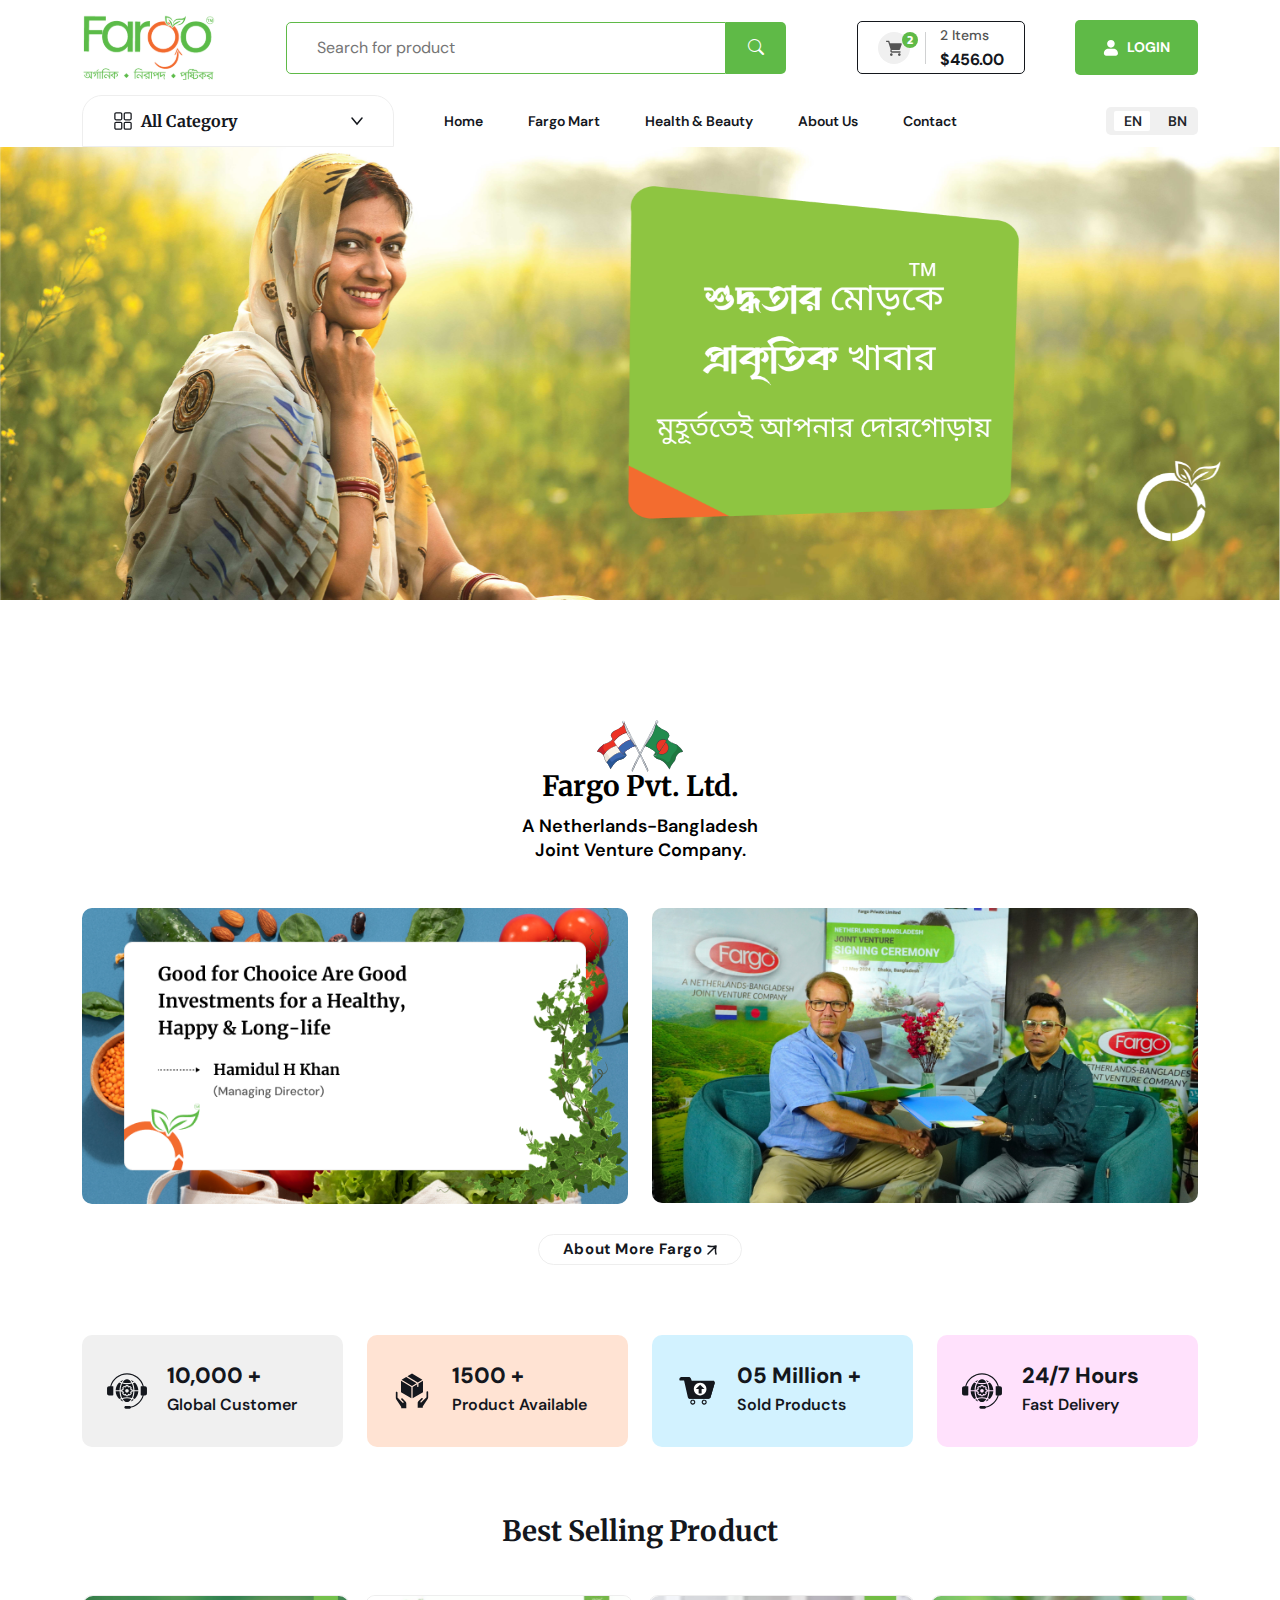
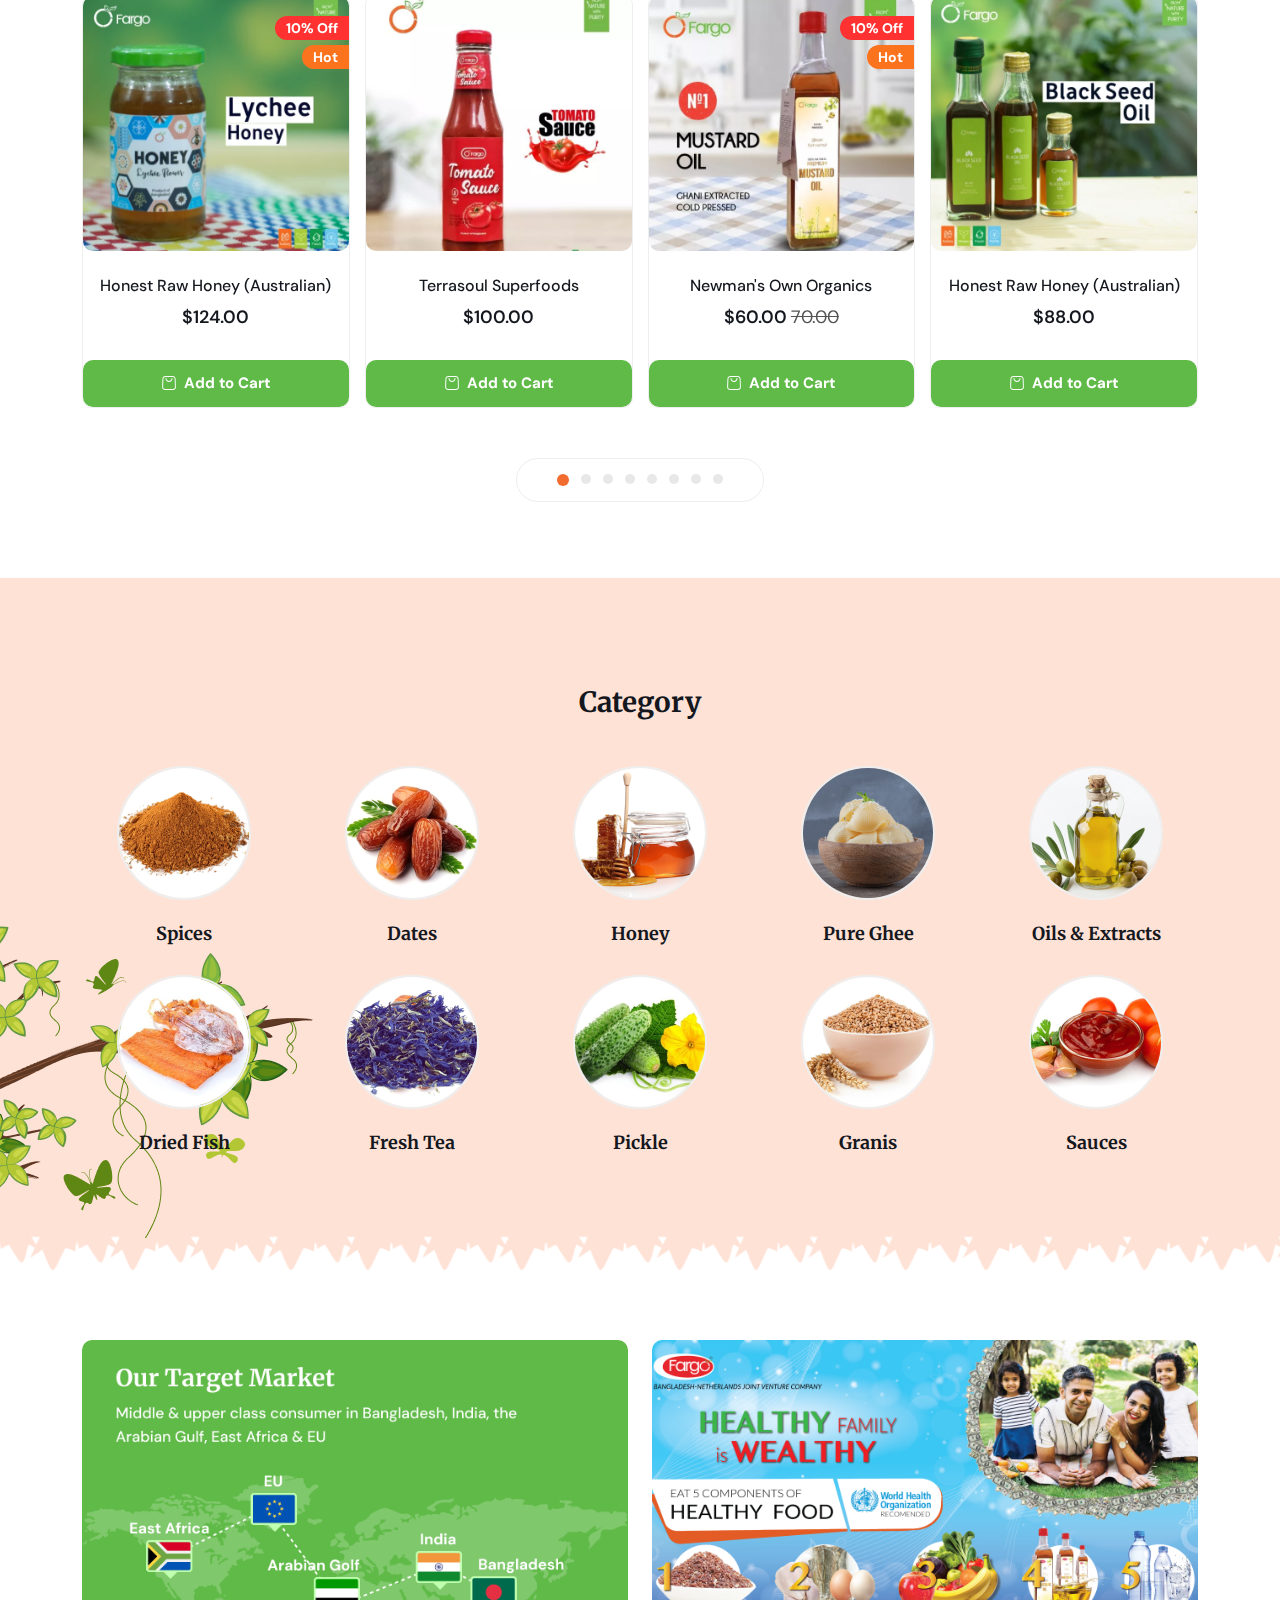
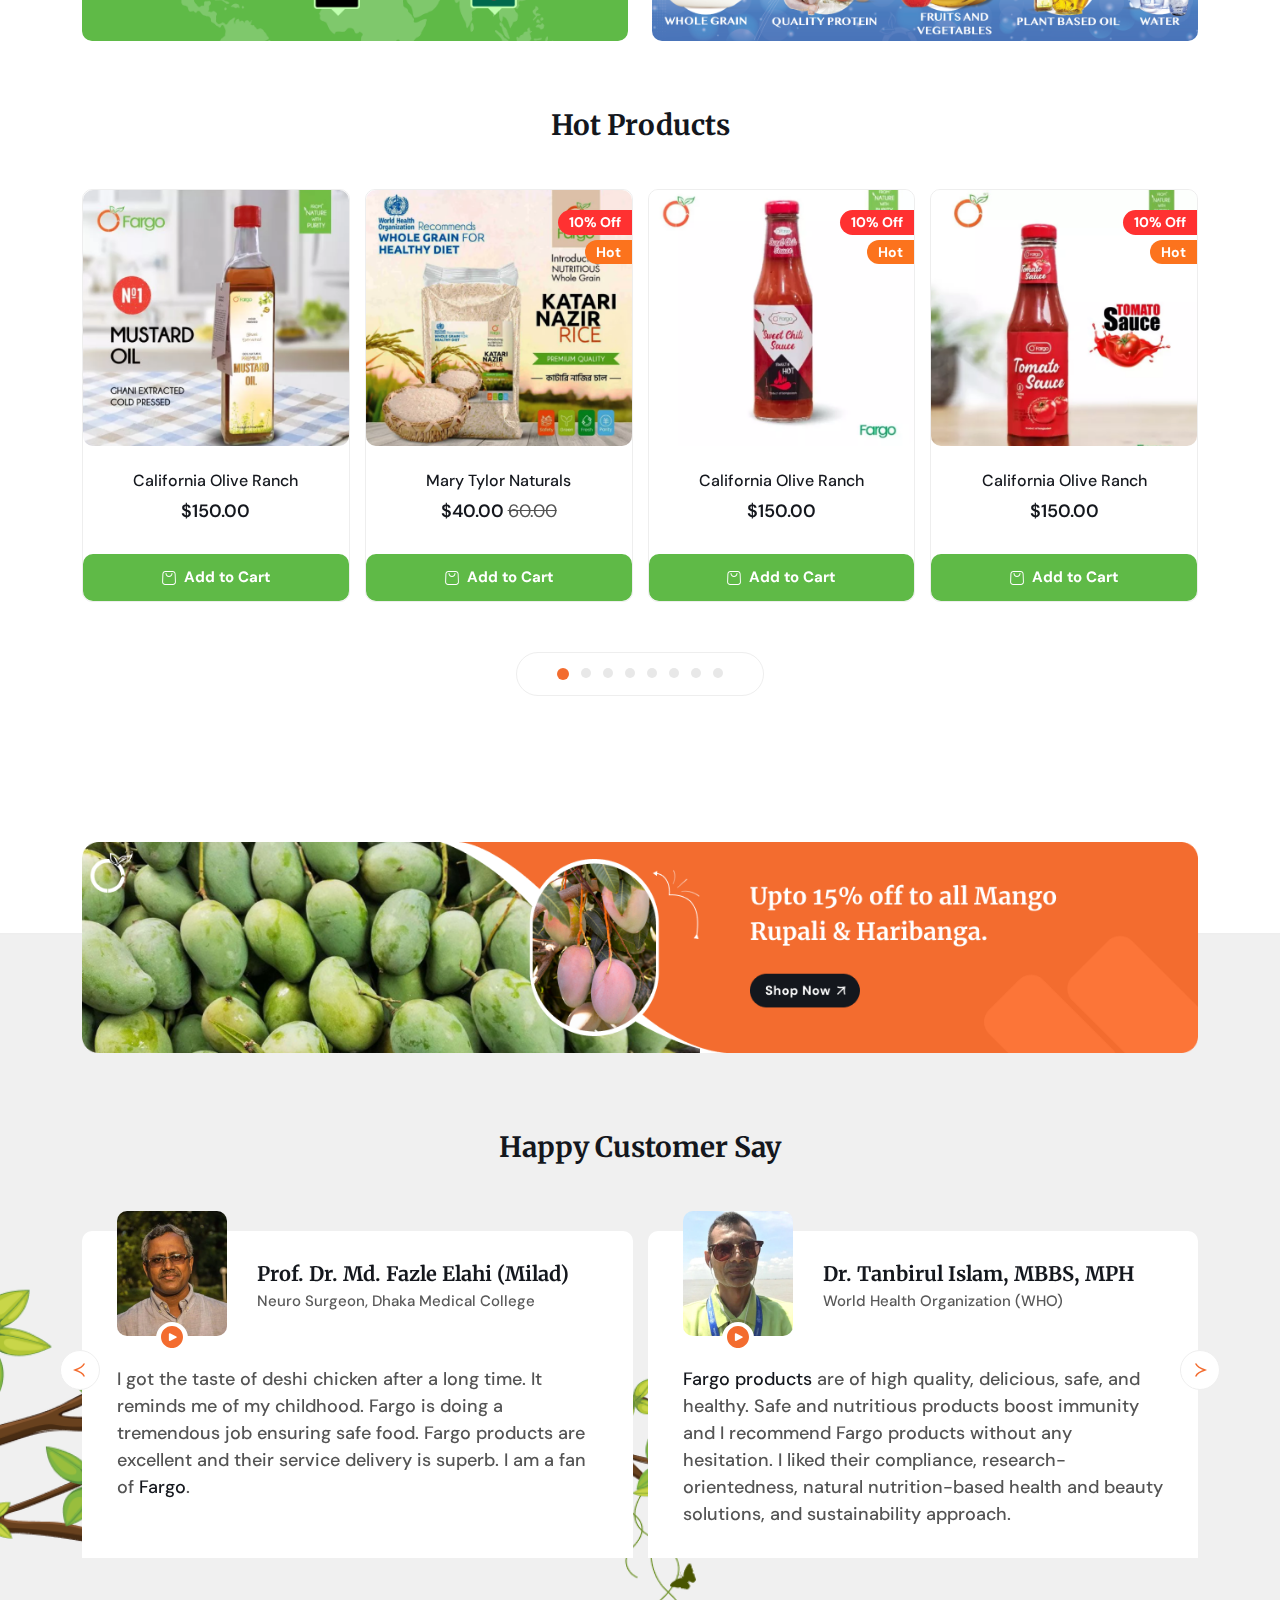
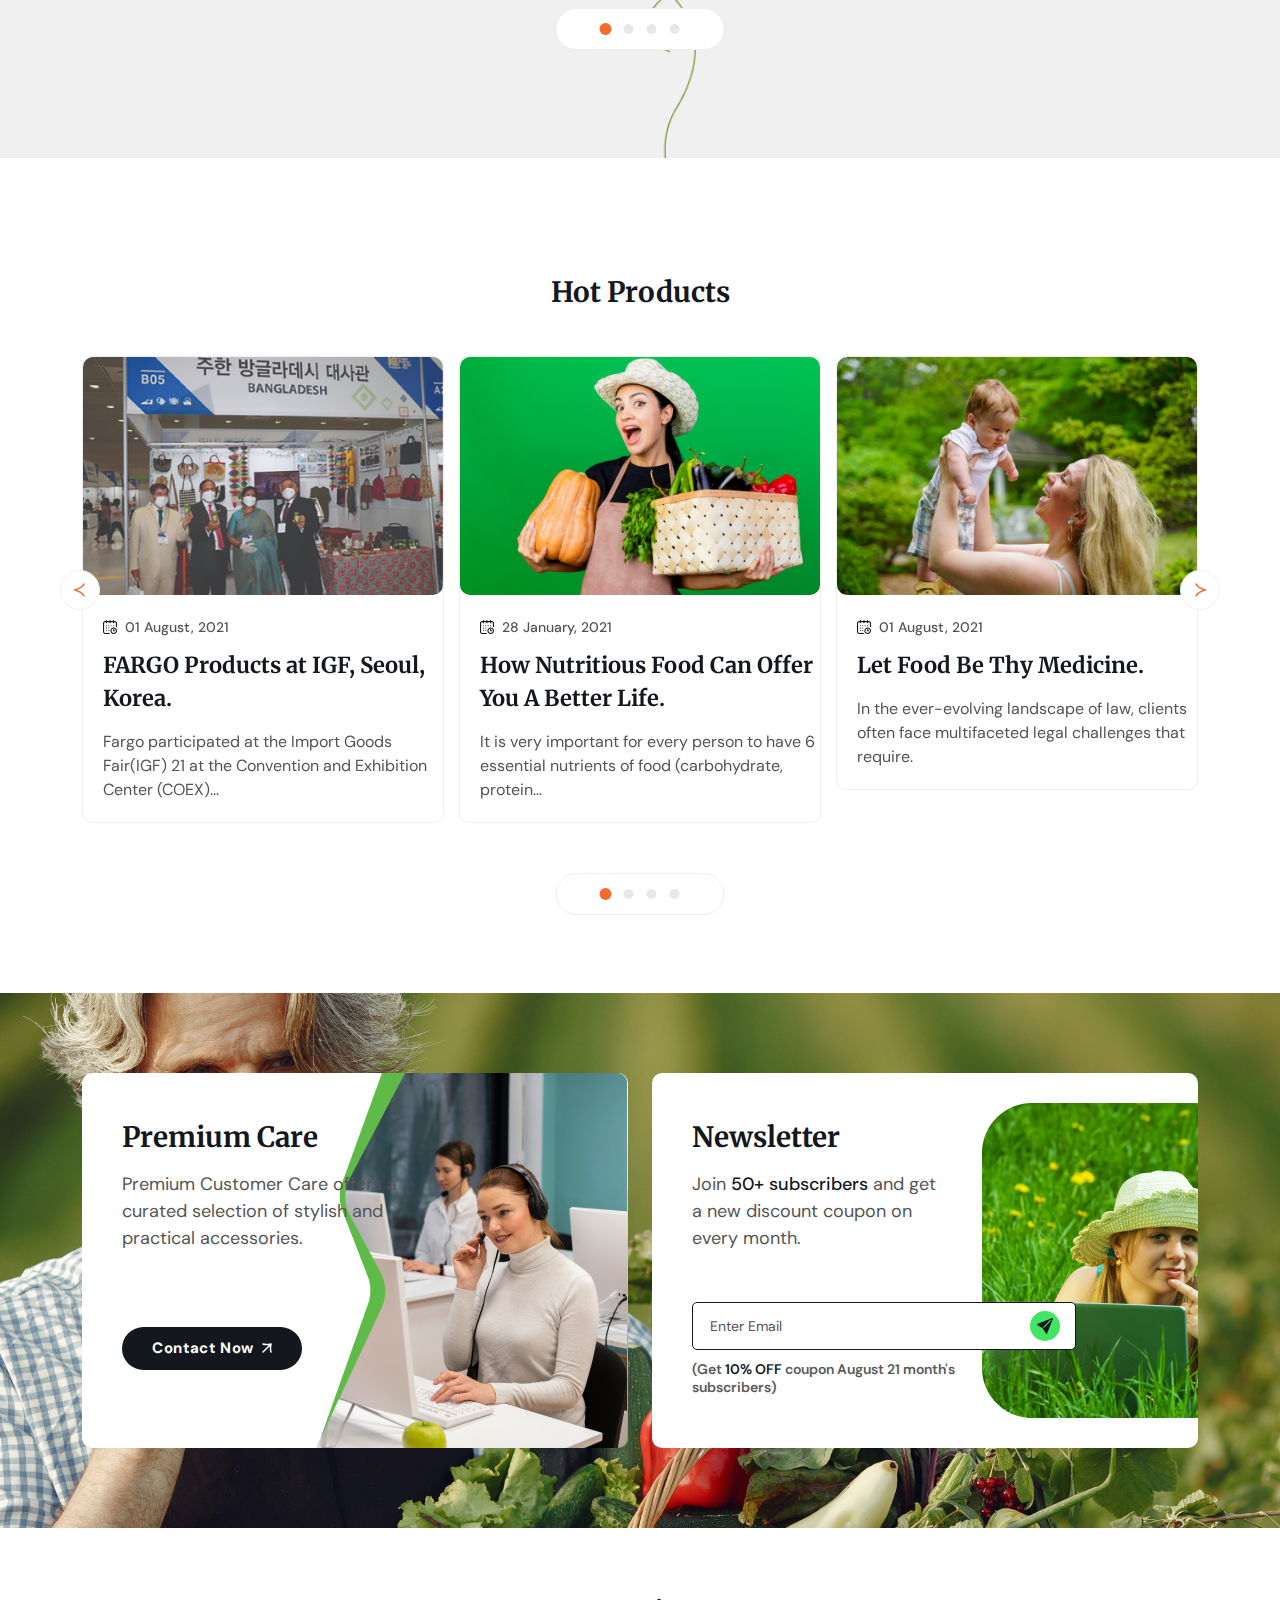
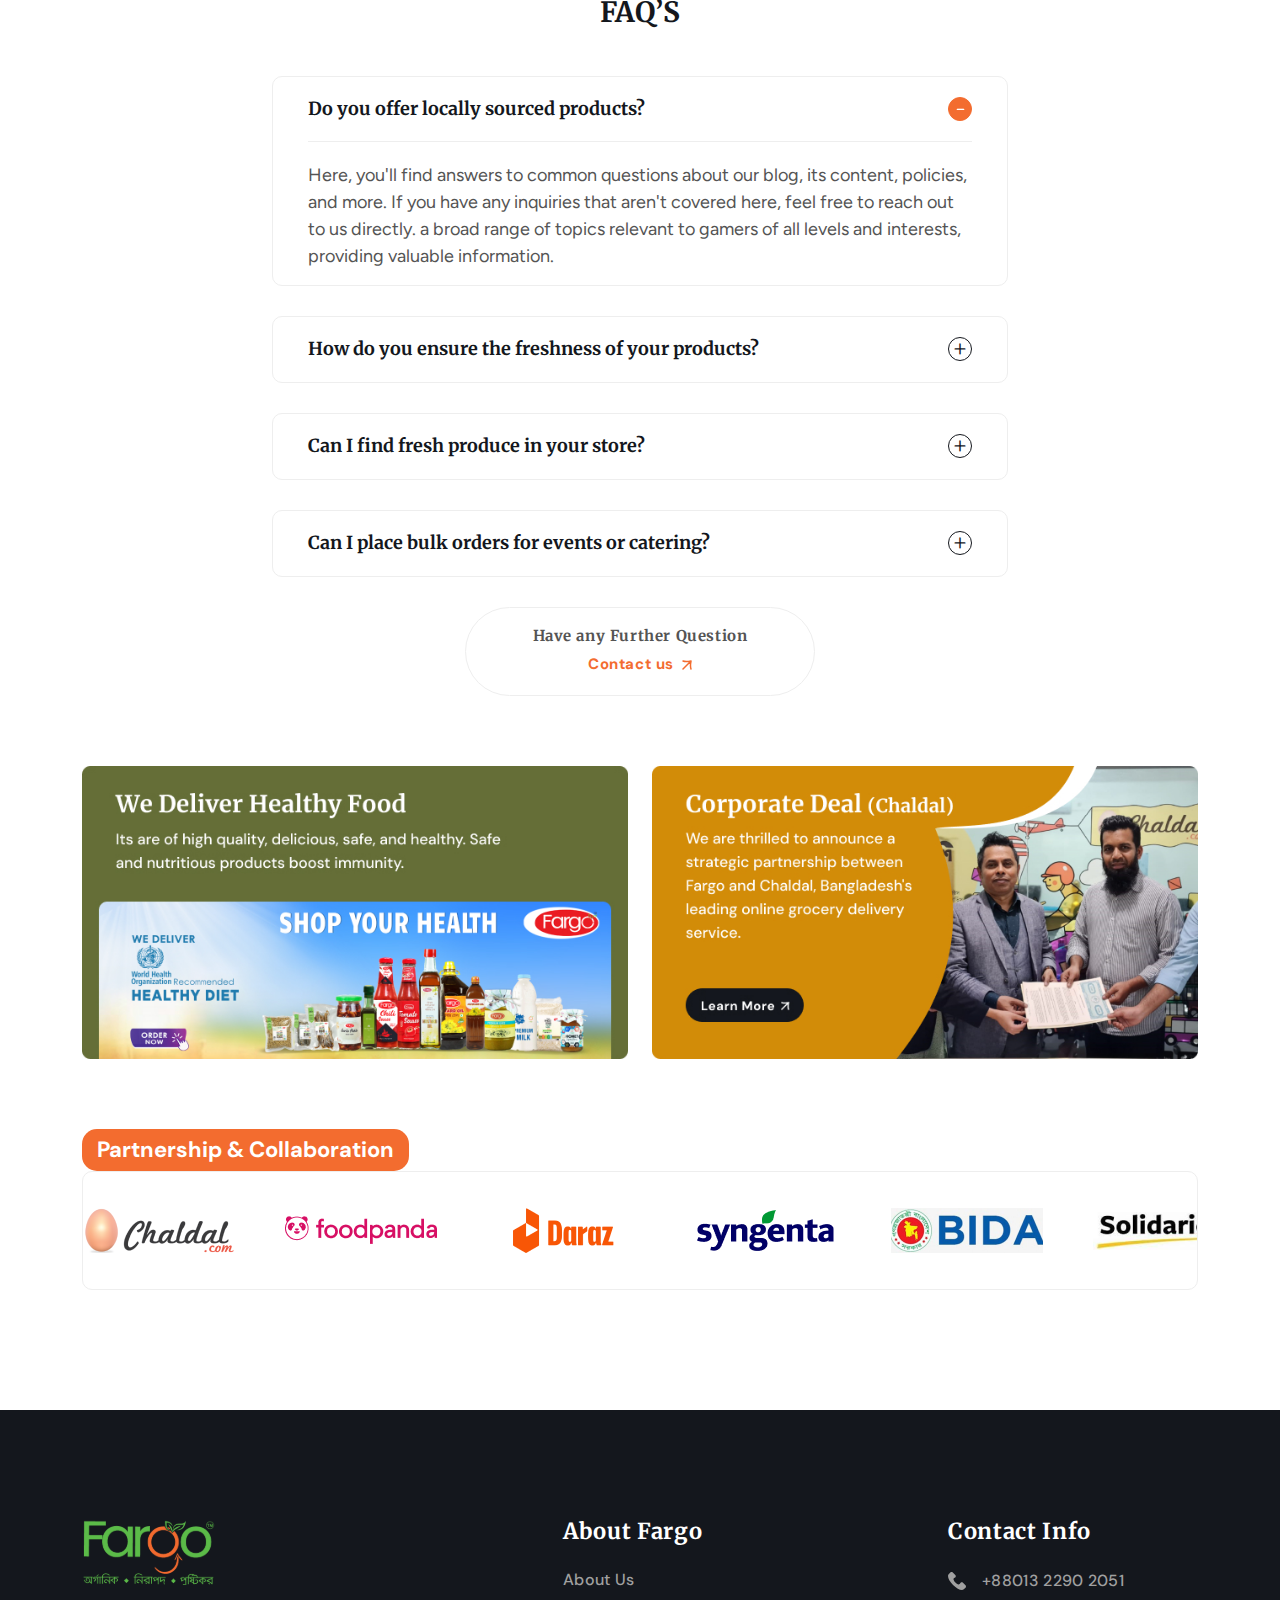
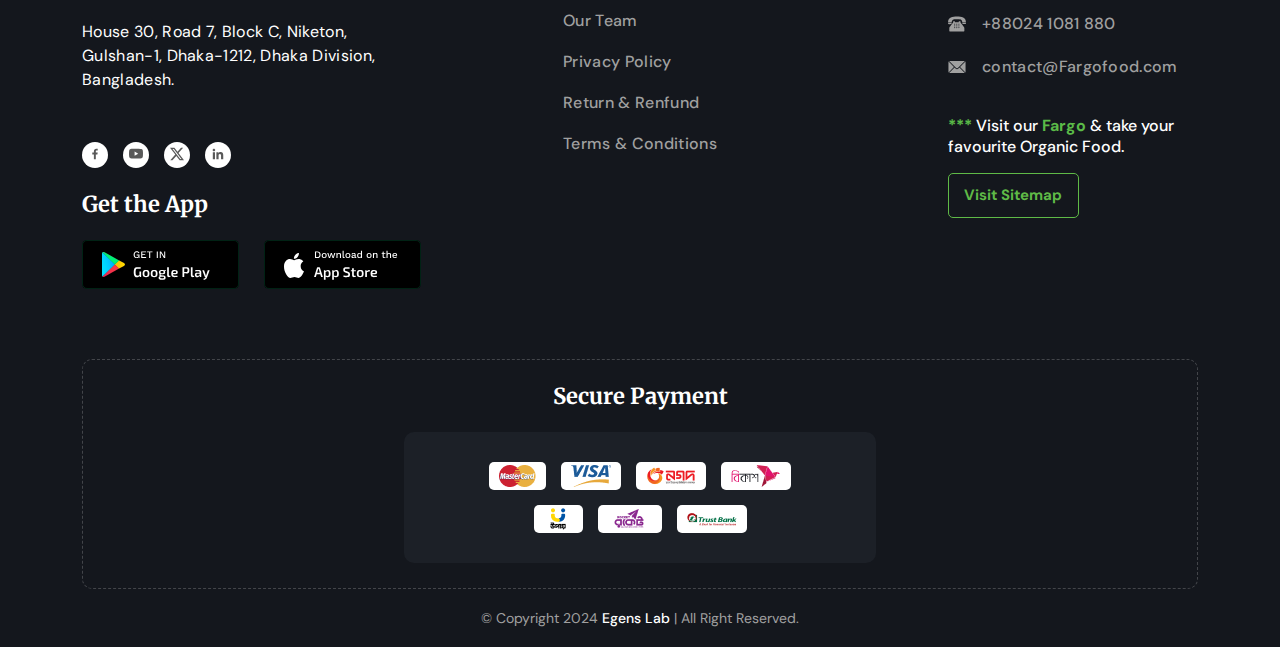
==== commit d1f4985b: "Add new code" ====
--- a/index.html
+++ b/index.html
@@ -44,7 +44,8 @@
                         <div class="top-bar-right">
                             <div class="price-tag">
                                 <div class="icon">
-                                    <svg width="16" height="16" viewBox="0 0 16 16" fill="none" xmlns="http://www.w3.org/2000/svg">
+                                    <svg width="16" height="16" viewBox="0 0 16 16" fill="none"
+                                        xmlns="http://www.w3.org/2000/svg">
                                         <path
                                             d="M0.666667 0.666687C0.489856 0.666687 0.320286 0.736925 0.195262 0.861949C0.0702379 0.986973 0 1.15654 0 1.33335C0 1.51016 0.0702379 1.67973 0.195262 1.80476C0.320286 1.92978 0.489856 2.00002 0.666667 2.00002H1.85333C1.95024 2.00019 2.04464 2.03078 2.12323 2.08748C2.20181 2.14417 2.26061 2.22411 2.29133 2.31602L4.48933 8.91135C4.58733 9.20468 4.59933 9.51935 4.52467 9.81935L4.344 10.544C4.078 11.6067 4.90533 12.6667 6 12.6667H14C14.1768 12.6667 14.3464 12.5964 14.4714 12.4714C14.5964 12.3464 14.6667 12.1768 14.6667 12C14.6667 11.8232 14.5964 11.6536 14.4714 11.5286C14.3464 11.4036 14.1768 11.3334 14 11.3334H6C5.74 11.3334 5.57333 11.12 5.63667 10.8687L5.77333 10.3234C5.79636 10.2311 5.84953 10.1492 5.92441 10.0906C5.99929 10.032 6.0916 10.0002 6.18667 10H13.3333C13.4734 10.0002 13.61 9.95623 13.7237 9.87437C13.8374 9.79252 13.9224 9.67693 13.9667 9.54402L15.7433 4.21069C15.7767 4.11046 15.7858 4.00374 15.7698 3.89932C15.7539 3.7949 15.7133 3.69576 15.6516 3.61008C15.5898 3.5244 15.5085 3.45463 15.4145 3.40652C15.3204 3.3584 15.2163 3.33333 15.1107 3.33335H4.37C4.27298 3.33332 4.17843 3.3028 4.09971 3.24609C4.02099 3.18938 3.96209 3.10937 3.93133 3.01735L3.29933 1.12269C3.2551 0.989883 3.17019 0.874371 3.05663 0.792525C2.94308 0.71068 2.80664 0.666653 2.66667 0.666687H0.666667ZM5.33333 13.3334C4.97971 13.3334 4.64057 13.4738 4.39052 13.7239C4.14048 13.9739 4 14.3131 4 14.6667C4 15.0203 4.14048 15.3594 4.39052 15.6095C4.64057 15.8595 4.97971 16 5.33333 16C5.68695 16 6.02609 15.8595 6.27614 15.6095C6.52619 15.3594 6.66667 15.0203 6.66667 14.6667C6.66667 14.3131 6.52619 13.9739 6.27614 13.7239C6.02609 13.4738 5.68695 13.3334 5.33333 13.3334ZM13.3333 13.3334C12.9797 13.3334 12.6406 13.4738 12.3905 13.7239C12.1405 13.9739 12 14.3131 12 14.6667C12 15.0203 12.1405 15.3594 12.3905 15.6095C12.6406 15.8595 12.9797 16 13.3333 16C13.687 16 14.0261 15.8595 14.2761 15.6095C14.5262 15.3594 14.6667 15.0203 14.6667 14.6667C14.6667 14.3131 14.5262 13.9739 14.2761 13.7239C14.0261 13.4738 13.687 13.3334 13.3333 13.3334Z"
                                             fill="#545454" />
@@ -58,7 +59,8 @@
                             </div>
                             <div class="login-button">
                                 <a href="#" class="primary-btn1">
-                                    <svg width="16" height="16" viewBox="0 0 16 16" fill="none" xmlns="http://www.w3.org/2000/svg">
+                                    <svg width="16" height="16" viewBox="0 0 16 16" fill="none"
+                                        xmlns="http://www.w3.org/2000/svg">
                                         <path
                                             d="M4.1035 3.81732C4.1035 1.71257 5.81608 0 7.92083 0C10.0256 0 11.7382 1.71257 11.7382 3.81732C11.7382 5.92207 10.0256 7.63464 7.92083 7.63464C5.81608 7.63464 4.1035 5.92207 4.1035 3.81732ZM10.3318 8.84011H5.50989C2.96233 8.84011 0.888916 10.9135 0.888916 13.4611C0.889342 14.0471 1.12232 14.609 1.53669 15.0233C1.95106 15.4377 2.51294 15.6707 3.09895 15.6711H12.7427C13.3287 15.6707 13.8906 15.4377 14.305 15.0233C14.7193 14.609 14.9523 14.0471 14.9527 13.4611C14.9527 10.9135 12.8793 8.84011 10.3318 8.84011Z"
                                             fill="white" />
@@ -78,7 +80,7 @@
                 <div class="col-lg-12">
                     <div class="header-wrapper">
                         <div class="category-ans-menu">
-                            
+
                             <div class="category-area">
                                 <div class="category-btn">
                                     <span>
@@ -128,7 +130,7 @@
                                     </div>
                                 </div>
                             </div>
-                           
+
                             <div class="main-menu-wrap">
                                 <div class="company-logo d-lg-none d-flex">
                                     <a href="#">
@@ -153,7 +155,8 @@
                                     </div>
                                     <div class="price-tag mb-30">
                                         <div class="icon">
-                                            <svg width="16" height="16" viewBox="0 0 16 16" fill="none" xmlns="http://www.w3.org/2000/svg">
+                                            <svg width="16" height="16" viewBox="0 0 16 16" fill="none"
+                                                xmlns="http://www.w3.org/2000/svg">
                                                 <path
                                                     d="M0.666667 0.666687C0.489856 0.666687 0.320286 0.736925 0.195262 0.861949C0.0702379 0.986973 0 1.15654 0 1.33335C0 1.51016 0.0702379 1.67973 0.195262 1.80476C0.320286 1.92978 0.489856 2.00002 0.666667 2.00002H1.85333C1.95024 2.00019 2.04464 2.03078 2.12323 2.08748C2.20181 2.14417 2.26061 2.22411 2.29133 2.31602L4.48933 8.91135C4.58733 9.20468 4.59933 9.51935 4.52467 9.81935L4.344 10.544C4.078 11.6067 4.90533 12.6667 6 12.6667H14C14.1768 12.6667 14.3464 12.5964 14.4714 12.4714C14.5964 12.3464 14.6667 12.1768 14.6667 12C14.6667 11.8232 14.5964 11.6536 14.4714 11.5286C14.3464 11.4036 14.1768 11.3334 14 11.3334H6C5.74 11.3334 5.57333 11.12 5.63667 10.8687L5.77333 10.3234C5.79636 10.2311 5.84953 10.1492 5.92441 10.0906C5.99929 10.032 6.0916 10.0002 6.18667 10H13.3333C13.4734 10.0002 13.61 9.95623 13.7237 9.87437C13.8374 9.79252 13.9224 9.67693 13.9667 9.54402L15.7433 4.21069C15.7767 4.11046 15.7858 4.00374 15.7698 3.89932C15.7539 3.7949 15.7133 3.69576 15.6516 3.61008C15.5898 3.5244 15.5085 3.45463 15.4145 3.40652C15.3204 3.3584 15.2163 3.33333 15.1107 3.33335H4.37C4.27298 3.33332 4.17843 3.3028 4.09971 3.24609C4.02099 3.18938 3.96209 3.10937 3.93133 3.01735L3.29933 1.12269C3.2551 0.989883 3.17019 0.874371 3.05663 0.792525C2.94308 0.71068 2.80664 0.666653 2.66667 0.666687H0.666667ZM5.33333 13.3334C4.97971 13.3334 4.64057 13.4738 4.39052 13.7239C4.14048 13.9739 4 14.3131 4 14.6667C4 15.0203 4.14048 15.3594 4.39052 15.6095C4.64057 15.8595 4.97971 16 5.33333 16C5.68695 16 6.02609 15.8595 6.27614 15.6095C6.52619 15.3594 6.66667 15.0203 6.66667 14.6667C6.66667 14.3131 6.52619 13.9739 6.27614 13.7239C6.02609 13.4738 5.68695 13.3334 5.33333 13.3334ZM13.3333 13.3334C12.9797 13.3334 12.6406 13.4738 12.3905 13.7239C12.1405 13.9739 12 14.3131 12 14.6667C12 15.0203 12.1405 15.3594 12.3905 15.6095C12.6406 15.8595 12.9797 16 13.3333 16C13.687 16 14.0261 15.8595 14.2761 15.6095C14.5262 15.3594 14.6667 15.0203 14.6667 14.6667C14.6667 14.3131 14.5262 13.9739 14.2761 13.7239C14.0261 13.4738 13.687 13.3334 13.3333 13.3334Z"
                                                     fill="#545454" />
@@ -166,7 +169,8 @@
                                         </div>
                                     </div>
                                     <a href="#" class="primary-btn1">
-                                        <svg width="16" height="16" viewBox="0 0 16 16" fill="none" xmlns="http://www.w3.org/2000/svg">
+                                        <svg width="16" height="16" viewBox="0 0 16 16" fill="none"
+                                            xmlns="http://www.w3.org/2000/svg">
                                             <path
                                                 d="M4.1035 3.81732C4.1035 1.71257 5.81608 0 7.92083 0C10.0256 0 11.7382 1.71257 11.7382 3.81732C11.7382 5.92207 10.0256 7.63464 7.92083 7.63464C5.81608 7.63464 4.1035 5.92207 4.1035 3.81732ZM10.3318 8.84011H5.50989C2.96233 8.84011 0.888916 10.9135 0.888916 13.4611C0.889342 14.0471 1.12232 14.609 1.53669 15.0233C1.95106 15.4377 2.51294 15.6707 3.09895 15.6711H12.7427C13.3287 15.6707 13.8906 15.4377 14.305 15.0233C14.7193 14.609 14.9523 14.0471 14.9527 13.4611C14.9527 10.9135 12.8793 8.84011 10.3318 8.84011Z"
                                                 fill="white" />
@@ -362,8 +366,8 @@
                 </div>
             </div>
             <div class="row">
-                <div class="col-lg-12 position-relative">
-                    <div class="swiper product-card-slider">
+                <div class="col-lg-12  position-relative">
+                    <div class="swiper mb-50 product-card-slider">
                         <div class="swiper-wrapper">
                             <div class="swiper-slide">
                                 <div class="product-card">
@@ -389,11 +393,12 @@
                                                         fill="white" />
                                                 </svg>
                                                 Add to Cart</a>
-                                                <div class="quantity-counter">
-                                                    <a href="#" class="quantity__minus"><i class="bi bi-dash"></i></a>
-                                                    <input name="quantity" type="text" class="quantity__input" value="1 Items" readonly>
-                                                    <a href="#" class="quantity__plus"><i class="bi bi-plus"></i></a>
-                                                </div>
+                                            <div class="quantity-counter">
+                                                <a href="#" class="quantity__minus"><i class="bi bi-dash"></i></a>
+                                                <input name="quantity" type="text" class="quantity__input"
+                                                    value="1 Items" readonly>
+                                                <a href="#" class="quantity__plus"><i class="bi bi-plus"></i></a>
+                                            </div>
                                         </div>
                                     </div>
                                 </div>
@@ -418,11 +423,12 @@
                                                         fill="white" />
                                                 </svg>
                                                 Add to Cart</a>
-                                                <div class="quantity-counter">
-                                                    <a href="#" class="quantity__minus"><i class="bi bi-dash"></i></a>
-                                                    <input name="quantity" type="text" class="quantity__input" value="1 Items" readonly>
-                                                    <a href="#" class="quantity__plus"><i class="bi bi-plus"></i></a>
-                                                </div>
+                                            <div class="quantity-counter">
+                                                <a href="#" class="quantity__minus"><i class="bi bi-dash"></i></a>
+                                                <input name="quantity" type="text" class="quantity__input"
+                                                    value="1 Items" readonly>
+                                                <a href="#" class="quantity__plus"><i class="bi bi-plus"></i></a>
+                                            </div>
                                         </div>
                                     </div>
                                 </div>
@@ -451,11 +457,12 @@
                                                         fill="white" />
                                                 </svg>
                                                 Add to Cart</a>
-                                                <div class="quantity-counter">
-                                                    <a href="#" class="quantity__minus"><i class="bi bi-dash"></i></a>
-                                                    <input name="quantity" type="text" class="quantity__input" value="1 Items" readonly>
-                                                    <a href="#" class="quantity__plus"><i class="bi bi-plus"></i></a>
-                                                </div>
+                                            <div class="quantity-counter">
+                                                <a href="#" class="quantity__minus"><i class="bi bi-dash"></i></a>
+                                                <input name="quantity" type="text" class="quantity__input"
+                                                    value="1 Items" readonly>
+                                                <a href="#" class="quantity__plus"><i class="bi bi-plus"></i></a>
+                                            </div>
                                         </div>
                                     </div>
                                 </div>
@@ -480,11 +487,12 @@
                                                         fill="white" />
                                                 </svg>
                                                 Add to Cart</a>
-                                                <div class="quantity-counter">
-                                                    <a href="#" class="quantity__minus"><i class="bi bi-dash"></i></a>
-                                                    <input name="quantity" type="text" class="quantity__input" value="1 Items" readonly>
-                                                    <a href="#" class="quantity__plus"><i class="bi bi-plus"></i></a>
-                                                </div>
+                                            <div class="quantity-counter">
+                                                <a href="#" class="quantity__minus"><i class="bi bi-dash"></i></a>
+                                                <input name="quantity" type="text" class="quantity__input"
+                                                    value="1 Items" readonly>
+                                                <a href="#" class="quantity__plus"><i class="bi bi-plus"></i></a>
+                                            </div>
                                         </div>
                                     </div>
                                 </div>
@@ -513,11 +521,12 @@
                                                         fill="white" />
                                                 </svg>
                                                 Add to Cart</a>
-                                                <div class="quantity-counter">
-                                                    <a href="#" class="quantity__minus"><i class="bi bi-dash"></i></a>
-                                                    <input name="quantity" type="text" class="quantity__input" value="1 Items" readonly>
-                                                    <a href="#" class="quantity__plus"><i class="bi bi-plus"></i></a>
-                                                </div>
+                                            <div class="quantity-counter">
+                                                <a href="#" class="quantity__minus"><i class="bi bi-dash"></i></a>
+                                                <input name="quantity" type="text" class="quantity__input"
+                                                    value="1 Items" readonly>
+                                                <a href="#" class="quantity__plus"><i class="bi bi-plus"></i></a>
+                                            </div>
                                         </div>
                                     </div>
                                 </div>
@@ -542,11 +551,12 @@
                                                         fill="white" />
                                                 </svg>
                                                 Add to Cart</a>
-                                                <div class="quantity-counter">
-                                                    <a href="#" class="quantity__minus"><i class="bi bi-dash"></i></a>
-                                                    <input name="quantity" type="text" class="quantity__input" value="1 Items" readonly>
-                                                    <a href="#" class="quantity__plus"><i class="bi bi-plus"></i></a>
-                                                </div>
+                                            <div class="quantity-counter">
+                                                <a href="#" class="quantity__minus"><i class="bi bi-dash"></i></a>
+                                                <input name="quantity" type="text" class="quantity__input"
+                                                    value="1 Items" readonly>
+                                                <a href="#" class="quantity__plus"><i class="bi bi-plus"></i></a>
+                                            </div>
                                         </div>
                                     </div>
                                 </div>
@@ -575,11 +585,12 @@
                                                         fill="white" />
                                                 </svg>
                                                 Add to Cart</a>
-                                                <div class="quantity-counter">
-                                                    <a href="#" class="quantity__minus"><i class="bi bi-dash"></i></a>
-                                                    <input name="quantity" type="text" class="quantity__input" value="1 Items" readonly>
-                                                    <a href="#" class="quantity__plus"><i class="bi bi-plus"></i></a>
-                                                </div>
+                                            <div class="quantity-counter">
+                                                <a href="#" class="quantity__minus"><i class="bi bi-dash"></i></a>
+                                                <input name="quantity" type="text" class="quantity__input"
+                                                    value="1 Items" readonly>
+                                                <a href="#" class="quantity__plus"><i class="bi bi-plus"></i></a>
+                                            </div>
                                         </div>
                                     </div>
                                 </div>
@@ -604,11 +615,12 @@
                                                         fill="white" />
                                                 </svg>
                                                 Add to Cart</a>
-                                                <div class="quantity-counter">
-                                                    <a href="#" class="quantity__minus"><i class="bi bi-dash"></i></a>
-                                                    <input name="quantity" type="text" class="quantity__input" value="1 Items" readonly>
-                                                    <a href="#" class="quantity__plus"><i class="bi bi-plus"></i></a>
-                                                </div>
+                                            <div class="quantity-counter">
+                                                <a href="#" class="quantity__minus"><i class="bi bi-dash"></i></a>
+                                                <input name="quantity" type="text" class="quantity__input"
+                                                    value="1 Items" readonly>
+                                                <a href="#" class="quantity__plus"><i class="bi bi-plus"></i></a>
+                                            </div>
                                         </div>
                                     </div>
                                 </div>
@@ -631,20 +643,21 @@
                     </div>
                 </div>
             </div>
-            <div class="row gy-4 justify-content-center">
-                <div class="col-2">
+            <div
+                class="row gy-4 g-4 justify-content-center row-cols-xxl-6 row-cols-xl-5 row-cols-lg-4 row-cols-md-3 row-cols-sm-3 row-cols-2">
+                <div class="col">
                     <a href="#" class="category-content text-center">
                         <img src="assets/image/category-image.png" alt="">
                         <h6>Spices</h6>
                     </a>
                 </div>
-                <div class="col-2">
+                <div class="col">
                     <a href="#" class="category-content text-center">
                         <img src="assets/image/category-image2.png" alt="">
                         <h6>Dates</h6>
                     </a>
                 </div>
-                <div class="col-2">
+                <div class="col">
                     <a href="#" class="category-content text-center">
                         <img src="assets/image/category-image3.png" alt="">
                         <h6>Honey</h6>
@@ -656,37 +669,37 @@
                         <h6>Pure Ghee</h6>
                     </a>
                 </div>
-                <div class="col-2">
+                <div class="col">
                     <a href="#" class="category-content text-center">
                         <img src="assets/image/category-image5.png" alt="">
                         <h6>Oils & Extracts</h6>
                     </a>
                 </div>
-                <div class="col-2">
+                <div class="col">
                     <a href="#" class="category-content text-center">
                         <img src="assets/image/category-image6.png" alt="">
                         <h6>Dried Fish</h6>
                     </a>
                 </div>
-                <div class="col-2">
+                <div class="col">
                     <a href="#" class="category-content text-center">
                         <img src="assets/image/category-image7.png" alt="">
                         <h6>Fresh Tea</h6>
                     </a>
                 </div>
-                <div class="col-2">
+                <div class="col">
                     <a href="#" class="category-content text-center">
                         <img src="assets/image/category-image8.png" alt="">
                         <h6>Pickle</h6>
                     </a>
                 </div>
-                <div class="col-2">
+                <div class="col">
                     <a href="#" class="category-content text-center">
                         <img src="assets/image/category-image9.png" alt="">
                         <h6>Granis</h6>
                     </a>
                 </div>
-                <div class="col-2">
+                <div class="col">
                     <a href="#" class="category-content text-center">
                         <img src="assets/image/category-image10.png" alt="">
                         <h6>Sauces</h6>
@@ -722,7 +735,7 @@
             </div>
             <div class="row">
                 <div class="col-lg-12 position-relative">
-                    <div class="swiper product-card-slider2">
+                    <div class="swiper mb-50 product-card-slider2">
                         <div class="swiper-wrapper">
                             <div class="swiper-slide">
                                 <div class="product-card">
@@ -744,11 +757,12 @@
                                                         fill="white" />
                                                 </svg>
                                                 Add to Cart</a>
-                                                <div class="quantity-counter">
-                                                    <a href="#" class="quantity__minus"><i class="bi bi-dash"></i></a>
-                                                    <input name="quantity" type="text" class="quantity__input" value="1 Items" readonly>
-                                                    <a href="#" class="quantity__plus"><i class="bi bi-plus"></i></a>
-                                                </div>
+                                            <div class="quantity-counter">
+                                                <a href="#" class="quantity__minus"><i class="bi bi-dash"></i></a>
+                                                <input name="quantity" type="text" class="quantity__input"
+                                                    value="1 Items" readonly>
+                                                <a href="#" class="quantity__plus"><i class="bi bi-plus"></i></a>
+                                            </div>
                                         </div>
                                     </div>
                                 </div>
@@ -777,11 +791,12 @@
                                                         fill="white" />
                                                 </svg>
                                                 Add to Cart</a>
-                                                <div class="quantity-counter">
-                                                    <a href="#" class="quantity__minus"><i class="bi bi-dash"></i></a>
-                                                    <input name="quantity" type="text" class="quantity__input" value="1 Items" readonly>
-                                                    <a href="#" class="quantity__plus"><i class="bi bi-plus"></i></a>
-                                                </div>
+                                            <div class="quantity-counter">
+                                                <a href="#" class="quantity__minus"><i class="bi bi-dash"></i></a>
+                                                <input name="quantity" type="text" class="quantity__input"
+                                                    value="1 Items" readonly>
+                                                <a href="#" class="quantity__plus"><i class="bi bi-plus"></i></a>
+                                            </div>
                                         </div>
                                     </div>
                                 </div>
@@ -810,11 +825,12 @@
                                                         fill="white" />
                                                 </svg>
                                                 Add to Cart</a>
-                                                <div class="quantity-counter">
-                                                    <a href="#" class="quantity__minus"><i class="bi bi-dash"></i></a>
-                                                    <input name="quantity" type="text" class="quantity__input" value="1 Items" readonly>
-                                                    <a href="#" class="quantity__plus"><i class="bi bi-plus"></i></a>
-                                                </div>
+                                            <div class="quantity-counter">
+                                                <a href="#" class="quantity__minus"><i class="bi bi-dash"></i></a>
+                                                <input name="quantity" type="text" class="quantity__input"
+                                                    value="1 Items" readonly>
+                                                <a href="#" class="quantity__plus"><i class="bi bi-plus"></i></a>
+                                            </div>
                                         </div>
                                     </div>
                                 </div>
@@ -843,11 +859,12 @@
                                                         fill="white" />
                                                 </svg>
                                                 Add to Cart</a>
-                                                <div class="quantity-counter">
-                                                    <a href="#" class="quantity__minus"><i class="bi bi-dash"></i></a>
-                                                    <input name="quantity" type="text" class="quantity__input" value="1 Items" readonly>
-                                                    <a href="#" class="quantity__plus"><i class="bi bi-plus"></i></a>
-                                                </div>
+                                            <div class="quantity-counter">
+                                                <a href="#" class="quantity__minus"><i class="bi bi-dash"></i></a>
+                                                <input name="quantity" type="text" class="quantity__input"
+                                                    value="1 Items" readonly>
+                                                <a href="#" class="quantity__plus"><i class="bi bi-plus"></i></a>
+                                            </div>
                                         </div>
                                     </div>
                                 </div>
@@ -872,11 +889,12 @@
                                                         fill="white" />
                                                 </svg>
                                                 Add to Cart</a>
-                                                <div class="quantity-counter">
-                                                    <a href="#" class="quantity__minus"><i class="bi bi-dash"></i></a>
-                                                    <input name="quantity" type="text" class="quantity__input" value="1 Items" readonly>
-                                                    <a href="#" class="quantity__plus"><i class="bi bi-plus"></i></a>
-                                                </div>
+                                            <div class="quantity-counter">
+                                                <a href="#" class="quantity__minus"><i class="bi bi-dash"></i></a>
+                                                <input name="quantity" type="text" class="quantity__input"
+                                                    value="1 Items" readonly>
+                                                <a href="#" class="quantity__plus"><i class="bi bi-plus"></i></a>
+                                            </div>
                                         </div>
                                     </div>
                                 </div>
@@ -905,11 +923,12 @@
                                                         fill="white" />
                                                 </svg>
                                                 Add to Cart</a>
-                                                <div class="quantity-counter">
-                                                    <a href="#" class="quantity__minus"><i class="bi bi-dash"></i></a>
-                                                    <input name="quantity" type="text" class="quantity__input" value="1 Items" readonly>
-                                                    <a href="#" class="quantity__plus"><i class="bi bi-plus"></i></a>
-                                                </div>
+                                            <div class="quantity-counter">
+                                                <a href="#" class="quantity__minus"><i class="bi bi-dash"></i></a>
+                                                <input name="quantity" type="text" class="quantity__input"
+                                                    value="1 Items" readonly>
+                                                <a href="#" class="quantity__plus"><i class="bi bi-plus"></i></a>
+                                            </div>
                                         </div>
                                     </div>
                                 </div>
@@ -938,11 +957,12 @@
                                                         fill="white" />
                                                 </svg>
                                                 Add to Cart</a>
-                                                <div class="quantity-counter">
-                                                    <a href="#" class="quantity__minus"><i class="bi bi-dash"></i></a>
-                                                    <input name="quantity" type="text" class="quantity__input" value="1 Items" readonly>
-                                                    <a href="#" class="quantity__plus"><i class="bi bi-plus"></i></a>
-                                                </div>
+                                            <div class="quantity-counter">
+                                                <a href="#" class="quantity__minus"><i class="bi bi-dash"></i></a>
+                                                <input name="quantity" type="text" class="quantity__input"
+                                                    value="1 Items" readonly>
+                                                <a href="#" class="quantity__plus"><i class="bi bi-plus"></i></a>
+                                            </div>
                                         </div>
                                     </div>
                                 </div>
@@ -971,11 +991,12 @@
                                                         fill="white" />
                                                 </svg>
                                                 Add to Cart</a>
-                                                <div class="quantity-counter">
-                                                    <a href="#" class="quantity__minus"><i class="bi bi-dash"></i></a>
-                                                    <input name="quantity" type="text" class="quantity__input" value="1 Items" readonly>
-                                                    <a href="#" class="quantity__plus"><i class="bi bi-plus"></i></a>
-                                                </div>
+                                            <div class="quantity-counter">
+                                                <a href="#" class="quantity__minus"><i class="bi bi-dash"></i></a>
+                                                <input name="quantity" type="text" class="quantity__input"
+                                                    value="1 Items" readonly>
+                                                <a href="#" class="quantity__plus"><i class="bi bi-plus"></i></a>
+                                            </div>
                                         </div>
                                     </div>
                                 </div>
@@ -1005,7 +1026,7 @@
     <div class="customar-section mb-120" style="background-image: url(assets/image/customer-section-image.png);">
         <div class="container">
             <div class="row">
-                <div class="col-lg-12 mb-50 pt-30">
+                <div class="col-lg-12 mb-20">
                     <div class="section-title">
                         <h4>Happy Customer Say</h4>
                     </div>
@@ -1119,7 +1140,6 @@
         </div>
     </div>
     <!-- Customar section ends here -->
-
     <!-- Blog post section strats here -->
     <div class="blog-post-section mb-120">
         <div class="container">
@@ -1131,7 +1151,7 @@
                 </div>
             </div>
             <div class="row ">
-                <div class="col-lg-12 position-relative">
+                <div class="col-lg-12 mb-50 position-relative">
                     <div class="slider-btn-groups">
                         <div class="slider-btn prev-1">
                             <svg width="14" height="14" viewBox="0 0 14 14" fill="none"
@@ -1339,7 +1359,7 @@
                             <div class="swiper-slide">
                                 <div class="blog-post-card">
                                     <div class="blog-post-image">
-                                        <img src="assets/image/blog-post-image2.png" alt="">
+                                        <img src="assets/image/blog-post-image3.png" alt="">
                                     </div>
                                     <div class="blog-post-content">
                                         <span>
@@ -1386,11 +1406,11 @@
                                                     </clipPath>
                                                 </defs>
                                             </svg>
-                                            28 January, 2021
+                                            01 August, 2021
                                         </span>
-                                        <h5><a href="#">How Nutritious Food Can Offer You A Better Life.</a></h5>
-                                        <p>It is very important for every person to have 6 essential nutrients of food
-                                            (carbohydrate, protein...</p>
+                                        <h5><a href="#">Let Food Be Thy Medicine.</a></h5>
+                                        <p>In the ever-evolving landscape of law, clients often face multifaceted legal
+                                            challenges that require.</p>
                                     </div>
                                 </div>
                             </div>
@@ -1402,8 +1422,54 @@
         </div>
     </div>
     <!-- Blog post section ends here -->
+    <!-- Newsletter section strats here -->
+    <div class="newsletter-section">
+        <div class="container">
+            <div class="row gy-4">
+                <div class="col-lg-6">
+                    <div class="premium-card">
+                        <div class="premium-card-content">
+                            <h4>Premium Care</h4>
+                            <p>Premium Customer Care offers a curated selection of stylish and practical accessories.
+                            </p>
+                            <a href="#" class="primary-btn3">Contact Now
+                                <svg width="10" height="10" viewBox="0 0 10 10" fill="none"
+                                    xmlns="http://www.w3.org/2000/svg">
+                                    <path
+                                        d="M1 9L9 1M9 1C7.22222 1.33333 3.33333 2 1 1M9 1C8.66667 2.66667 8 6.33333 9 9"
+                                        stroke="white" stroke-width="1.5" stroke-linecap="round" />
+                                </svg>
+                            </a>
+                        </div>
+                    </div>
+                </div>
+                <div class="col-lg-6">
+                    <div class="newsletter-card">
+                        <div class="newsletter-card-content">
+                            <h4>Newsletter</h4>
+                            <p>Join <span>50+ subscribers </span>and
+                                get a new discount coupon on
+                                every month.</p>
+                        </div>
+                        <div class="input-area">
+                            <input type="email" placeholder="Enter Email">
+                            <button type="submit">
+                                <svg width="16" height="16" viewBox="0 0 16 16" xmlns="http://www.w3.org/2000/svg">
+                                    <path
+                                        d="M15.9647 0.685806C16.0011 0.594942 16.01 0.495402 15.9904 0.399526C15.9707 0.303649 15.9233 0.215653 15.8541 0.146447C15.7849 0.0772403 15.6969 0.0298668 15.601 0.0101994C15.5052 -0.0094681 15.4056 -0.000564594 15.3147 0.0358061L0.76775 5.85481H0.76675L0.31475 6.03481C0.22914 6.06895 0.154635 6.1261 0.0994654 6.19994C0.0442956 6.27377 0.0106078 6.36142 0.00212322 6.4532C-0.00636132 6.54497 0.0106876 6.63731 0.0513867 6.72001C0.0920859 6.8027 0.154851 6.87254 0.23275 6.92181L0.64275 7.18181L0.64375 7.18381L5.63875 10.3618L8.81675 15.3568L8.81875 15.3588L9.07875 15.7688C9.12817 15.8464 9.19805 15.9089 9.28068 15.9493C9.36332 15.9897 9.45551 16.0066 9.54711 15.998C9.63871 15.9894 9.72617 15.9558 9.79985 15.9007C9.87354 15.8456 9.9306 15.7712 9.96475 15.6858L15.9647 0.685806ZM14.1317 2.57581L6.63775 10.0698L6.42275 9.73181C6.38336 9.66978 6.33078 9.6172 6.26875 9.57781L5.93075 9.36281L13.4247 1.86881L14.6027 1.39781L14.1327 2.57581H14.1317Z">
+                                    </path>
+                                </svg>
+                            </button>
+                        </div>
+                        <p>(Get <span>10% OFF </span>coupon August 21 month's subscribers)</p>
+                    </div>
+                </div>
+            </div>
+        </div>
+    </div>
+    <!-- Newsletter section ends here -->
     <!-- faq section strats here -->
-    <div class="faq-section pt-70 mb-120">
+    <div class="faq-section pt-70 mb-70">
         <div class="container">
             <div class="row">
                 <div class="col-lg-12 mb-50">
@@ -1431,10 +1497,11 @@
                                             <div id="faqcollapseOne" class="accordion-collapse collapse show"
                                                 aria-labelledby="faqheadingOne" data-bs-parent="#accordionGeneral">
                                                 <div class="accordion-body">
-                                                    An auction is a public sale where goods or services are sold to the
-                                                    highest bidder. Bidders compete to offer the highest price, and the
-                                                    item is awarded to the bidder with the highest bid when the auction
-                                                    ends.
+                                                    Here, you'll find answers to common questions about our blog, its
+                                                    content, policies, and more. If you have any inquiries that aren't
+                                                    covered here, feel free to reach out to us directly. a broad range
+                                                    of topics relevant to gamers of all levels and interests, providing
+                                                    valuable information.
                                                 </div>
                                             </div>
                                         </div>
@@ -1509,7 +1576,255 @@
                     </div>
                 </div>
             </div>
-            <!-- faq section ends here -->
+        </div>
+    </div>
+    <!-- faq section ends here -->
+    <!-- Banner card section strats here -->
+    <div class="banner-card-section mb-70">
+        <div class="container">
+            <div class="row gy-4">
+                <div class="col-lg-6">
+                    <div class="healthy-food-image">
+                        <a href="#">
+                            <img src="assets/image/banner-card-image.jpg" alt="">
+                        </a>
+                    </div>
+                </div>
+                <div class="col-lg-6">
+                    <div class="corporate-deal-image">
+                        <a href="#">
+                            <img src="assets/image/banner-card-image2.jpg" alt="">
+                        </a>
+                    </div>
+                </div>
+            </div>
+        </div>
+    </div>
+    <!-- Banner card section ends here -->
+    <!-- partner section strats here -->
+    <div class="partner-logo-section mb-120 wow animate fadeInUp" data-wow-delay="200ms" data-wow-duration="1500ms">
+        <div class="container">
+            <div class="row">
+                <div class="col-lg-12">
+                    <div class="logo-wrap">
+                        <div class="logo-title">
+                            <h5>Partnership & Collaboration</h5>
+                        </div>
+                        <div class="logo-area">
+                            <div class="marquee_text2">
+                                <a href="#"><img src="assets/image/chaldal-logo.png" alt=""></a>
+                                <a href="#"><img src="assets/image/foodpanda-logo.png" alt=""></a>
+                                <a href="#"><img src="assets/image/daraz-logo.png" alt=""></a>
+                                <a href="#"><img src="assets/image/syngenta.logo.png" alt=""></a>
+                                <a href="#"><img src="assets/image/bida-logo.png" alt=""></a>
+                                <a href="#"><img src="assets/image/solidaridad-logo.png" alt=""></a>
+                            </div>
+                        </div>
+                    </div>
+                </div>
+            </div>
+        </div>
+    </div>
+    <!-- partner section ends here -->
+
+    <!-- footer section strats here -->
+    <footer class="fooeter-section">
+        <div class="container">
+            <div class="row g-lg-3 gy-5 mb-70">
+                <div class="col-lg-4 col-md-6">
+                    <div class="footer-logo-section">
+                        <div class="footer-top-section">
+                            <a href="index.html">
+                                <img src="assets/image/icon/fargo-logo.svg" alt="">
+                            </a>
+                            <p>House 30, Road 7, Block C, Niketon, Gulshan-1, Dhaka-1212, Dhaka Division, Bangladesh.
+                            </p>
+                            <ul>
+                                <li>
+                                    <a href="https://www.facebook.com/">
+                                        <svg width="6" height="12" viewBox="0 0 6 12"
+                                            xmlns="http://www.w3.org/2000/svg">
+                                            <path
+                                                d="M3.81526 11.2483V6.46735H5.42818L5.66793 4.59543H3.81526V3.4031C3.81526 2.86293 3.96576 2.4931 4.74101 2.4931H5.72334V0.824182C5.24538 0.77296 4.76495 0.748228 4.28426 0.750099C2.85859 0.750099 1.87976 1.62043 1.87976 3.21818V4.59193H0.277344V6.46385H1.88326V11.2483H3.81526Z" />
+                                        </svg>
+                                    </a>
+                                </li>
+                                <li>
+                                    <a href="https://youtube.com/">
+                                        <svg width="14" height="14" viewBox="0 0 14 14"
+                                            xmlns="http://www.w3.org/2000/svg">
+                                            <path
+                                                d="M7.04462 1.74902H7.1225C7.84175 1.75165 11.4861 1.7779 12.4688 2.04215C12.7658 2.1228 13.0365 2.27999 13.2538 2.49803C13.471 2.71607 13.6273 2.98731 13.7069 3.28465C13.7952 3.61715 13.8574 4.05727 13.8994 4.5114L13.9081 4.6024L13.9274 4.8299L13.9344 4.9209C13.9913 5.72065 13.9983 6.46965 13.9991 6.63327V6.6989C13.9983 6.86865 13.9904 7.6684 13.9274 8.5014L13.9204 8.59327L13.9125 8.68427C13.8687 9.18477 13.804 9.68177 13.7069 10.0475C13.6273 10.3449 13.471 10.6161 13.2538 10.8341C13.0365 11.0522 12.7658 11.2094 12.4688 11.29C11.4537 11.563 7.59587 11.5823 7.06125 11.5831H6.937C6.66663 11.5831 5.54838 11.5779 4.37587 11.5376L4.22712 11.5324L4.151 11.5289L4.00138 11.5228L3.85175 11.5166C2.8805 11.4738 1.95563 11.4046 1.5295 11.2891C1.23255 11.2086 0.961931 11.0515 0.74467 10.8336C0.527409 10.6158 0.371108 10.3447 0.291375 10.0475C0.19425 9.68265 0.1295 9.18477 0.08575 8.68427L0.07875 8.5924L0.07175 8.5014C0.028318 7.90851 0.0043884 7.31436 0 6.7199L0 6.61227C0.00175 6.42415 0.00875 5.77402 0.056 5.05652L0.062125 4.9664L0.06475 4.9209L0.07175 4.8299L0.091 4.6024L0.09975 4.5114C0.14175 4.05727 0.203875 3.61627 0.29225 3.28465C0.371849 2.98731 0.528091 2.71607 0.74536 2.49803C0.96263 2.27999 1.23332 2.1228 1.53038 2.04215C1.9565 1.9284 2.88137 1.8584 3.85262 1.81465L4.00138 1.80852L4.15188 1.80327L4.22712 1.80065L4.37675 1.79452C5.2095 1.76775 6.04258 1.75287 6.87575 1.7499L7.04462 1.74902ZM5.6 4.55777V8.77352L9.23738 6.66652L5.6 4.55777Z" />
+                                        </svg>
+                                    </a>
+                                </li>
+                                <li>
+                                    <a href="https://x.com/">
+                                        <svg width="14" height="14" viewBox="0 0 14 14"
+                                            xmlns="http://www.w3.org/2000/svg">
+                                            <g>
+                                                <path
+                                                    d="M11.025 0.65625H13.1722L8.48225 6.0305L14 13.3438H9.68012L6.2965 8.9075L2.42462 13.3438H0.2765L5.29287 7.595L0 0.65625H4.43013L7.48825 4.71012L11.025 0.65625ZM10.2725 12.0557H11.4625L3.78262 1.87687H2.50688L10.2725 12.0557Z" />
+                                            </g>
+                                        </svg>
+                                    </a>
+                                </li>
+                                <li>
+                                    <a href="https://www.linkedin.com/">
+                                        <svg width="14" height="14" viewBox="0 0 14 14"
+                                            xmlns="http://www.w3.org/2000/svg">
+                                            <path
+                                                d="M2.90719 4.1972C3.61209 4.1972 4.18353 3.62576 4.18353 2.92086C4.18353 2.21597 3.61209 1.64453 2.90719 1.64453C2.20229 1.64453 1.63086 2.21597 1.63086 2.92086C1.63086 3.62576 2.20229 4.1972 2.90719 4.1972Z" />
+                                            <path
+                                                d="M5.38752 5.16523V12.2463H7.5861V8.74457C7.5861 7.82057 7.75994 6.92573 8.9056 6.92573C10.0355 6.92573 10.0495 7.98215 10.0495 8.8029V12.2469H12.2493V8.36365C12.2493 6.45615 11.8386 4.99023 9.60911 4.99023C8.53869 4.99023 7.82119 5.57765 7.52777 6.13357H7.49802V5.16523H5.38752ZM1.80469 5.16523H4.00677V12.2463H1.80469V5.16523Z" />
+                                        </svg>
+                                    </a>
+                                </li>
+                            </ul>
+                            <div class="app-download">
+                                <h6>Get the App</h6>
+                                <div class="icons">
+                                    <img src="assets/image/icon/google-play.svg" alt="">
+                                    <img src="assets/image/icon/apple-app.svg" alt="">
+                                </div>
+                            </div>
+                        </div>
+                    </div>
+                </div>
+                <div class="col-lg-4 col-md-4 col-sm-6 d-flex justify-content-lg-center">
+                    <div class="footer-widget">
+                        <div class="widget-title">
+                            <h5>About Fargo</h5>
+                        </div>
+                        <ul class="widget-list">
+                            <li>
+                                <a href="#">
+                                    About Us
+                                </a>
+                            </li>
+                            <li>
+                                <a href="#">
+                                    Our Team
+                                </a>
+                            </li>
+                            <li>
+                                <a href="#">
+                                    Privacy Policy
+                                </a>
+                            </li>
+                            <li>
+                                <a href="#">
+                                    Return & Renfund
+                                </a>
+                            </li>
+                            <li>
+                                <a href="#">
+                                    Terms & Conditions
+                                </a>
+                            </li>
+                        </ul>
+                    </div>
+                </div>
+                <div class="col-lg-4 col-md-4 col-sm-6 d-flex justify-content-lg-end ">
+                    <div class="footer-widget">
+                        <div class="widget-title">
+                            <h5>Contact Info</h5>
+                        </div>
+                        <ul class="contact-list">
+                            <li>
+                                <a href="#">
+                                    <svg width="18" height="18" viewBox="0 0 18 18" fill="none"
+                                        xmlns="http://www.w3.org/2000/svg">
+                                        <g clip-path="url(#clip0_334_10153)">
+                                            <path
+                                                d="M17.5101 13.2102L14.9982 10.6982C14.101 9.80111 12.5759 10.16 12.2171 11.3262C11.9479 12.1337 11.0508 12.5822 10.2434 12.4028C8.44913 11.9542 6.02689 9.62168 5.57833 7.73772C5.30919 6.93027 5.84747 6.03314 6.65488 5.76404C7.82115 5.40519 8.18 3.88007 7.28287 2.98295L4.77092 0.470991C4.05321 -0.156997 2.97666 -0.156997 2.34867 0.470991L0.644135 2.17553C-1.06041 3.96978 0.82356 8.72456 5.04005 12.941C9.25655 17.1575 14.0113 19.1313 15.8056 17.337L17.5101 15.6324C18.1381 14.9147 18.1381 13.8382 17.5101 13.2102Z"
+                                                fill="#A0A0A0" />
+                                        </g>
+                                        <defs>
+                                            <clipPath id="clip0_334_10153">
+                                                <rect width="18" height="18" fill="white" />
+                                            </clipPath>
+                                        </defs>
+                                    </svg>
+                                    +88013 2290 2051
+                                </a>
+                            </li>
+                            <li>
+                                <a href="#">
+                                    <svg width="18" height="18" viewBox="0 0 18 18" fill="none"
+                                        xmlns="http://www.w3.org/2000/svg">
+                                        <path
+                                            d="M9.0989 4.29686C12.1319 4.32662 14.0319 4.13792 14.2885 7.49963H17.987C17.987 2.29181 13.4451 1.58984 9.00263 1.58984C4.55978 1.58984 0.0182055 2.29181 0.0182055 7.49963H3.68802C3.97195 4.07385 6.09114 4.26745 9.0989 4.29686ZM1.85241 9.17384C2.75323 9.17384 3.50281 9.22776 3.66946 8.34164C3.69187 8.2212 3.70482 8.08466 3.70482 7.92676H0C0 9.24491 0.829401 9.17384 1.85241 9.17384ZM14.3123 7.92676H14.2777C14.2777 8.08571 14.2913 8.2226 14.3169 8.34164C14.4926 9.15878 15.2412 9.10802 16.1388 9.10802C17.1667 9.10802 18 9.17559 18 7.92676H14.3123Z"
+                                            fill="#A0A0A0" />
+                                        <path
+                                            d="M12.5056 7.02952V6.50576C12.5056 6.27154 12.2356 6.25684 11.9023 6.25684H11.3579C11.025 6.25684 10.755 6.27154 10.755 6.50576V7.30715H6.90388V6.50576C6.90388 6.27154 6.63395 6.25684 6.301 6.25684H5.75623C5.42328 6.25684 5.15335 6.27154 5.15335 6.50576V7.48676C4.27598 8.39843 1.40511 12.2794 1.30078 12.7492L1.30218 15.8844C1.30218 16.1739 1.5378 16.4096 1.82734 16.4096H15.8316C16.1211 16.4096 16.3567 16.1739 16.3567 15.8844V12.7334C16.2535 12.2773 13.3833 8.39808 12.5056 7.48641V7.02952ZM6.71412 13.1711C6.64599 13.1729 6.57818 13.161 6.51471 13.1361C6.45124 13.1113 6.39339 13.074 6.34456 13.0264C6.29574 12.9789 6.25694 12.922 6.23044 12.8592C6.20395 12.7964 6.1903 12.729 6.1903 12.6608C6.1903 12.5926 6.20395 12.5252 6.23044 12.4624C6.25694 12.3996 6.29574 12.3427 6.34456 12.2952C6.39339 12.2476 6.45124 12.2103 6.51471 12.1855C6.57818 12.1606 6.64599 12.1487 6.71412 12.1505C6.84714 12.154 6.97354 12.2093 7.06639 12.3046C7.15925 12.3999 7.21121 12.5277 7.21121 12.6608C7.21121 12.7939 7.15925 12.9217 7.06639 13.017C6.97354 13.1123 6.84714 13.1676 6.71412 13.1711ZM6.71412 11.4205C6.64599 11.4223 6.57818 11.4105 6.51471 11.3856C6.45124 11.3608 6.39339 11.3235 6.34456 11.2759C6.29574 11.2284 6.25694 11.1715 6.23044 11.1087C6.20395 11.0459 6.1903 10.9784 6.1903 10.9103C6.1903 10.8421 6.20395 10.7746 6.23044 10.7118C6.25694 10.649 6.29574 10.5922 6.34456 10.5446C6.39339 10.4971 6.45124 10.4598 6.51471 10.4349C6.57818 10.4101 6.64599 10.3982 6.71412 10.4C6.84714 10.4035 6.97354 10.4588 7.06639 10.5541C7.15925 10.6494 7.21121 10.7772 7.21121 10.9103C7.21121 11.0433 7.15925 11.1711 7.06639 11.2665C6.97354 11.3618 6.84714 11.4171 6.71412 11.4205ZM6.71412 9.67037C6.64599 9.67215 6.57818 9.66028 6.51471 9.63543C6.45124 9.61059 6.39339 9.57329 6.34456 9.52573C6.29574 9.47817 6.25694 9.42131 6.23044 9.35852C6.20395 9.29572 6.1903 9.22825 6.1903 9.16009C6.1903 9.09193 6.20395 9.02446 6.23044 8.96166C6.25694 8.89887 6.29574 8.84201 6.34456 8.79445C6.39339 8.74689 6.45124 8.70959 6.51471 8.68475C6.57818 8.6599 6.64599 8.64803 6.71412 8.64981C6.84714 8.65329 6.97354 8.70859 7.06639 8.8039C7.15925 8.89922 7.21121 9.02702 7.21121 9.16009C7.21121 9.29316 7.15925 9.42096 7.06639 9.51628C6.97354 9.61159 6.84714 9.66688 6.71412 9.67037ZM8.81476 13.1711C8.74662 13.1729 8.67882 13.161 8.61535 13.1361C8.55188 13.1113 8.49402 13.074 8.4452 13.0264C8.39638 12.9789 8.35757 12.922 8.33108 12.8592C8.30458 12.7964 8.29093 12.729 8.29093 12.6608C8.29093 12.5926 8.30458 12.5252 8.33108 12.4624C8.35757 12.3996 8.39638 12.3427 8.4452 12.2952C8.49402 12.2476 8.55188 12.2103 8.61535 12.1855C8.67882 12.1606 8.74662 12.1487 8.81476 12.1505C8.94778 12.154 9.07418 12.2093 9.16703 12.3046C9.25988 12.3999 9.31184 12.5277 9.31184 12.6608C9.31184 12.7939 9.25988 12.9217 9.16703 13.017C9.07418 13.1123 8.94778 13.1676 8.81476 13.1711ZM8.81476 11.4205C8.74662 11.4223 8.67882 11.4105 8.61535 11.3856C8.55188 11.3608 8.49402 11.3235 8.4452 11.2759C8.39638 11.2284 8.35757 11.1715 8.33108 11.1087C8.30458 11.0459 8.29093 10.9784 8.29093 10.9103C8.29093 10.8421 8.30458 10.7746 8.33108 10.7118C8.35757 10.649 8.39638 10.5922 8.4452 10.5446C8.49402 10.4971 8.55188 10.4598 8.61535 10.4349C8.67882 10.4101 8.74662 10.3982 8.81476 10.4C8.94778 10.4035 9.07418 10.4588 9.16703 10.5541C9.25988 10.6494 9.31184 10.7772 9.31184 10.9103C9.31184 11.0433 9.25988 11.1711 9.16703 11.2665C9.07418 11.3618 8.94778 11.4171 8.81476 11.4205ZM8.81476 9.67037C8.74662 9.67215 8.67882 9.66028 8.61535 9.63543C8.55188 9.61059 8.49402 9.57329 8.4452 9.52573C8.39638 9.47817 8.35757 9.42131 8.33108 9.35852C8.30458 9.29572 8.29093 9.22825 8.29093 9.16009C8.29093 9.09193 8.30458 9.02446 8.33108 8.96166C8.35757 8.89887 8.39638 8.84201 8.4452 8.79445C8.49402 8.74689 8.55188 8.70959 8.61535 8.68475C8.67882 8.6599 8.74662 8.64803 8.81476 8.64981C8.94778 8.65329 9.07418 8.70859 9.16703 8.8039C9.25988 8.89922 9.31184 9.02702 9.31184 9.16009C9.31184 9.29316 9.25988 9.42096 9.16703 9.51628C9.07418 9.61159 8.94778 9.66688 8.81476 9.67037ZM10.9154 13.1711C10.78 13.1711 10.6502 13.1173 10.5544 13.0216C10.4587 12.9258 10.4049 12.796 10.4049 12.6606C10.4049 12.5252 10.4587 12.3954 10.5544 12.2997C10.6502 12.2039 10.78 12.1502 10.9154 12.1502C11.0508 12.1502 11.1806 12.2039 11.2763 12.2997C11.3721 12.3954 11.4258 12.5252 11.4258 12.6606C11.4258 12.796 11.3721 12.9258 11.2763 13.0216C11.1806 13.1173 11.0508 13.1711 10.9154 13.1711ZM10.9154 11.4205C10.78 11.4205 10.6502 11.3668 10.5544 11.271C10.4587 11.1753 10.4049 11.0455 10.4049 10.9101C10.4049 10.7747 10.4587 10.6449 10.5544 10.5491C10.6502 10.4534 10.78 10.3996 10.9154 10.3996C11.0508 10.3996 11.1806 10.4534 11.2763 10.5491C11.3721 10.6449 11.4258 10.7747 11.4258 10.9101C11.4258 11.0455 11.3721 11.1753 11.2763 11.271C11.1806 11.3668 11.0508 11.4205 10.9154 11.4205ZM10.9154 9.67037C10.78 9.67037 10.6502 9.61659 10.5544 9.52086C10.4587 9.42513 10.4049 9.2953 10.4049 9.15991C10.4049 9.02453 10.4587 8.8947 10.5544 8.79897C10.6502 8.70324 10.78 8.64946 10.9154 8.64946C11.0508 8.64946 11.1806 8.70324 11.2763 8.79897C11.3721 8.8947 11.4258 9.02453 11.4258 9.15991C11.4258 9.2953 11.3721 9.42513 11.2763 9.52086C11.1806 9.61659 11.0508 9.67037 10.9154 9.67037Z"
+                                            fill="#A0A0A0" />
+                                    </svg>
+                                    +88024 1081 880
+                                </a>
+                            </li>
+                            <li>
+                                <a href="#">
+                                    <svg width="18" height="18" viewBox="0 0 18 18" fill="none"
+                                        xmlns="http://www.w3.org/2000/svg">
+                                        <path fill-rule="evenodd" clip-rule="evenodd"
+                                            d="M11.4427 9.57559L10.4396 10.5793C10.0576 10.9608 9.53984 11.1752 8.99995 11.1753C8.45995 11.1753 7.94227 10.9607 7.56031 10.5793L6.55717 9.57559L1.14475 14.9878C1.30915 15.0664 1.48905 15.1072 1.67125 15.1072H16.3283C16.5124 15.1072 16.6919 15.0656 16.8548 14.9878L11.4427 9.57559ZM17.4306 3.58789C17.5084 3.75061 17.55 3.93025 17.55 4.11421V13.8857C17.55 14.0697 17.5086 14.2493 17.4306 14.412L12.0186 8.99995L17.4306 3.58789ZM0.569291 3.58789L5.98135 8.99995L0.569291 14.412C0.490761 14.2477 0.449986 14.0678 0.449951 13.8857V4.11421C0.449951 3.93025 0.491351 3.75061 0.569291 3.58789Z"
+                                            fill="#A0A0A0" />
+                                        <path fill-rule="evenodd" clip-rule="evenodd"
+                                            d="M16.8549 3.01192C16.6905 2.93336 16.5106 2.89259 16.3284 2.89258H1.6714C1.48726 2.89258 1.3078 2.93416 1.1449 3.01192L8.13628 10.0031C8.36524 10.2323 8.67592 10.361 8.99992 10.361C9.32392 10.361 9.6346 10.2323 9.86356 10.0029L16.8549 3.01192Z"
+                                            fill="#A0A0A0" />
+                                    </svg>
+                                    contact@Fargofood.com
+                                </a>
+                            </li>
+                        </ul>
+                        <p><span>***</span> Visit our <span>Fargo</span> & take your favourite Organic Food.</p>
+                        <div class="visit-btn">
+                            <a href="#" class="primary-btn2">Visit Sitemap</a>
+                        </div>
+                    </div>
+                </div>
+            </div>
+            <div class="payment-secure">
+                <div class="container">
+                    <div class="row">
+                        <div class="col-lg-12 d-flex justify-content-center">
+                            <div class="pement-gateway text-center">
+                                <h5>Secure Payment</h5>
+                                <div class="icon">
+                                    <ul>
+                                        <li><img src="assets/image/mastercard.png" alt=""></li>
+                                        <li><img src="assets/image/visa-card.png" alt=""></li>
+                                        <li><img src="assets/image/nagad.png" alt=""></li>
+                                        <li><img src="assets/image/bkash.png" alt=""></li>
+                                        <li><img src="assets/image/upay.png" alt=""></li>
+                                        <li><img src="assets/image/roket.png" alt=""></li>
+                                        <li><img src="assets/image/trust-bank.png" alt=""></li>
+                                    </ul>
+                                </div>
+                            </div>
+                        </div>
+                    </div>
+                </div>
+            </div>
+        </div>
+
+        <div class="footer-btm">
+            <div class="container">
+                <div class="row">
+                    <div class="col-lg-12 d-flex justify-content-center">
+                        <div class="footer-btm-content">
+                            <div class="copyright-area">
+                                <p> © Copyright 2024<a href="https://www.egenslab.com/"> Egens Lab</a> | All Right
+                                    Reserved.</p>
+                            </div>
+                        </div>
+                    </div>
+                </div>
+            </div>
+        </div>
+    </footer>
+    <!-- footer section end here -->
 
 
 
@@ -1519,28 +1834,38 @@
 
 
 
-            <!-- jqueery js link -->
-            <script src="assets/js/jquery-3.7.1.min.js"></script>
-            <script src="assets/js/jquery-ui.js"></script>
-            <!-- Counterup js link -->
-            <script src="assets/js/waypoints.js"></script>
-            <script src="assets/js/jquery.counterup.js"></script>
-            <script src="assets/js/jquery.counterup.min.js"></script>
-            <!-- marquee js link -->
-            <script src="assets/js/jquery.marquee.min.js"></script>
-            <!-- popper js link -->
-            <script src="assets/js/popper.min.js"></script>
-            <!-- swiper js link -->
-            <script src="assets/js/swiper-bundle.min.js"></script>
-            <!-- Fancybox js link -->
-            <script src="assets/js/jquery.fancybox.min.js"></script>
-            <script src="assets/js/jquery.nice-select.min.js"></script>
-            <!-- Wow js link -->
-            <script src="assets/js/wow.min.js"></script>
-            <!-- Bootstrap js link -->
-            <script src="assets/js/bootstrap.min.js"></script>
-            <!-- Main js link -->
-            <script src="assets/js/main.js"></script>
+    <!-- jqueery js link -->
+    <script src="assets/js/jquery-3.7.1.min.js"></script>
+    <script src="assets/js/jquery-ui.js"></script>
+    <!-- Counterup js link -->
+    <script src="assets/js/waypoints.js"></script>
+    <script src="assets/js/jquery.counterup.js"></script>
+    <script src="assets/js/jquery.counterup.min.js"></script>
+    <!-- marquee js link -->
+    <script src="assets/js/jquery.marquee.min.js"></script>
+    <!-- popper js link -->
+    <script src="assets/js/popper.min.js"></script>
+    <!-- swiper js link -->
+    <script src="assets/js/swiper-bundle.min.js"></script>
+    <!-- Fancybox js link -->
+    <script src="assets/js/jquery.fancybox.min.js"></script>
+    <script src="assets/js/jquery.nice-select.min.js"></script>
+    <!-- Wow js link -->
+    <script src="assets/js/wow.min.js"></script>
+    <!-- Bootstrap js link -->
+    <script src="assets/js/bootstrap.min.js"></script>
+    <!-- Main js link -->
+    <script src="assets/js/main.js"></script>
+    <script>
+        $(".marquee_text2").marquee({
+            direction: "left",
+            duration: 25000,
+            gap: 50,
+            delayBeforeStart: 0,
+            duplicated: true,
+            startVisible: true,
+        });
+    </script>
 </body>
 
 </html>--- a/assets/css/style.css
+++ b/assets/css/style.css
@@ -7,6 +7,7 @@
 @import url("https://fonts.googleapis.com/css2?family=EB+Garamond:ital,wght@0,400..800;1,400..800&display=swap");
 @import url("https://fonts.googleapis.com/css2?family=Libre+Baskerville:ital,wght@0,400;0,700;1,400&display=swap");
 @import url("https://fonts.googleapis.com/css2?family=Libre+Baskerville:ital,wght@0,400;0,700;1,400&family=Merriweather:ital,wght@0,300;0,400;0,700;0,900;1,300;1,400;1,700;1,900&display=swap");
+@import url("https://fonts.googleapis.com/css2?family=Figtree:ital,wght@0,300..900;1,300..900&family=Libre+Baskerville:ital,wght@0,400;0,700;1,400&family=Merriweather:ital,wght@0,300;0,400;0,700;0,900;1,300;1,400;1,700;1,900&family=Outfit:wght@100..900&display=swap");
 :root {
   --white-color: #FFFFFF;
   --white-color2: #EEEEEE;
@@ -17,13 +18,14 @@
   --alice-blue-color: #ECF7FF;
   --alabaster-color: #F8F6EE;
   --border-color: #eee;
-  --primary-color2: var(--primary-color2);
+  --primary-color2: #F36C2F;
   --font-dm-sans: "DM Sans", sans-serif;
   --font-merriweather: "Merriweather", serif;
   --font-lobster: "Lobster", sans-serif;
   --font-kanit: "Kanit", sans-serif;
   --font-eb-garamond: "EB Garamond", serif;
   --font-libra-baskerville: "Libre Baskerville", serif;
+  --font-figtree: "Figtree", sans-serif;
 }
 
 /*================================================
@@ -413,17 +415,115 @@
   position: absolute;
   content: "";
   display: block;
-  left: 0;
-  top: 0;
-  height: 100%;
-  width: 100%;
+  left: 15%;
+  right: -20%;
+  top: -4%;
   bottom: 0;
+  border-radius: 2px;
   background-color: var(--title-color);
-  transform: scale(0, 1);
-  transform-origin: left;
-  border-radius: 100px;
+  transform: skewX(45deg) scale(0, 1);
   z-index: -1;
   transition: all 0.5s ease-out 0s;
+}
+.primary-btn1:hover {
+  color: var(--white-color);
+}
+.primary-btn1:hover::after {
+  transform: skewX(45deg) scale(1, 1);
+  height: 150%;
+  width: 150%;
+}
+
+.primary-btn2 {
+  font-family: var(--font-dm-sans);
+  font-size: 15px;
+  font-weight: 700;
+  color: var(--primary-color);
+  background-color: var(--title-color);
+  border: 1px solid var(--primary-color);
+  display: flex;
+  align-items: center;
+  justify-content: center;
+  gap: 8px;
+  padding: 10px 17px;
+  border-radius: 5px;
+  transition: 0.5s;
+  position: relative;
+  overflow: hidden;
+  z-index: 1;
+  white-space: nowrap;
+  max-width: 131px;
+}
+.primary-btn2::after {
+  position: absolute;
+  content: "";
+  display: block;
+  left: 15%;
+  right: -20%;
+  top: -4%;
+  bottom: 0;
+  border-radius: 2px;
+  background-color: var(--white-color);
+  transform: skewX(45deg) scale(0, 1);
+  z-index: -1;
+  transition: all 0.5s ease-out 0s;
+}
+.primary-btn2:hover {
+  color: var(--title-color);
+}
+.primary-btn2:hover::after {
+  transform: skewX(45deg) scale(1, 1);
+  height: 150%;
+  width: 150%;
+}
+
+.primary-btn3 {
+  font-family: var(--font-dm-sans);
+  font-size: 15px;
+  font-weight: 700;
+  color: var(--white-color);
+  background-color: var(--title-color);
+  display: flex;
+  align-items: center;
+  justify-content: center;
+  gap: 8px;
+  padding: 10px 18px;
+  border-radius: 24px;
+  transition: 0.5s;
+  position: relative;
+  overflow: hidden;
+  z-index: 1;
+  white-space: nowrap;
+  max-width: 180px;
+  letter-spacing: 0.04em;
+}
+.primary-btn3::after {
+  position: absolute;
+  content: "";
+  display: block;
+  left: 15%;
+  right: -20%;
+  top: -4%;
+  bottom: 0;
+  border-radius: 2px;
+  background-color: var(--white-color);
+  transform: skewX(45deg) scale(0, 1);
+  z-index: -1;
+  transition: all 0.5s ease-out 0s;
+}
+.primary-btn3 svg path {
+  stroke: var(--white-color);
+}
+.primary-btn3:hover {
+  color: var(--title-color);
+}
+.primary-btn3:hover svg path {
+  stroke: var(--title-color);
+}
+.primary-btn3:hover::after {
+  transform: skewX(45deg) scale(1, 1);
+  height: 150%;
+  width: 150%;
 }
 
 .slider-btn-groups .slider-btn {
@@ -490,21 +590,23 @@
   left: unset;
 }
 .slider-btn-groups2 .slider-btn svg path {
-  stroke: var(--primary-color2);
+  stroke: #F36C2F;
 }
 .slider-btn-groups2 .slider-btn:hover {
-  background-color: var(--primary-color2);
+  background-color: #F36C2F;
+  border: 1px solid #F36C2F;
   border: none;
 }
 .slider-btn-groups2 .slider-btn:hover svg path {
   stroke: var(--white-color);
 }
 
-.swiper-pagination, .swiper-pagination2, .swiper-pagination3 {
+.swiper-pagination,
+.swiper-pagination2,
+.swiper-pagination3 {
   position: absolute;
   left: 50% !important;
   transform: translateX(-50%);
-  margin-top: 50px;
   width: unset !important;
   bottom: unset !important;
   display: flex;
@@ -512,8 +614,11 @@
   border: 1px solid var(--white-color2);
   border-radius: 100px;
   padding: 15px 40px;
-}
-.swiper-pagination .swiper-pagination-bullet, .swiper-pagination2 .swiper-pagination-bullet, .swiper-pagination3 .swiper-pagination-bullet {
+  margin-bottom: 50px;
+}
+.swiper-pagination .swiper-pagination-bullet,
+.swiper-pagination2 .swiper-pagination-bullet,
+.swiper-pagination3 .swiper-pagination-bullet {
   height: 10px;
   width: 10px;
   background-color: #E8E8E8;
@@ -521,7 +626,9 @@
   margin: 0 !important;
   position: relative;
 }
-.swiper-pagination .swiper-pagination-bullet-active, .swiper-pagination2 .swiper-pagination-bullet-active, .swiper-pagination3 .swiper-pagination-bullet-active {
+.swiper-pagination .swiper-pagination-bullet-active,
+.swiper-pagination2 .swiper-pagination-bullet-active,
+.swiper-pagination3 .swiper-pagination-bullet-active {
   height: 12px;
   width: 12px;
   background-color: #F36C2F;
@@ -1160,7 +1267,8 @@
 .header-area .header-wrapper .nav-right .language-switch .knobs {
   z-index: 2;
 }
-.header-area .header-wrapper .nav-right .language-switch .knobs::before, .header-area .header-wrapper .nav-right .language-switch .knobs::after, .header-area .header-wrapper .nav-right .language-switch .knobs span {
+.header-area .header-wrapper .nav-right .language-switch .knobs::before, .header-area .header-wrapper .nav-right .language-switch .knobs::after,
+.header-area .header-wrapper .nav-right .language-switch .knobs span {
   position: absolute;
   top: -2px;
   width: 20px;
@@ -1251,20 +1359,38 @@
   border-radius: 24px;
   padding: 7px 24px;
   transition: 0.5s;
+  transition: 0.5s;
+  position: relative;
+  overflow: hidden;
+  z-index: 1;
+}
+.company-info-section .about-button a::after {
+  content: "";
+  position: absolute;
+  z-index: -1;
+  background: var(--primary-color);
+  height: 100%;
+  width: 100%;
+  border-radius: 40px;
+  top: 0;
+  right: 0;
+  transform-origin: right;
+  transform: scalex(0);
+  transition: transform 0.7s;
 }
 .company-info-section .about-button a .arrow {
   transform: rotate(0);
-  transition: 0.5s;
+  transition: transform 0.7s;
 }
 .company-info-section .about-button a:hover {
-  color: var(--title-color);
-  background: var(--primary-color);
+  color: var(--white-color);
 }
 .company-info-section .about-button a:hover::after {
-  transform: scale(1, 1);
+  transform: scalex(1);
+  transform-origin: left;
 }
 .company-info-section .about-button a:hover svg path {
-  stroke: var(--title-color);
+  stroke: var(--white-color);
 }
 .company-info-section .about-button a:hover .arrow {
   transform: rotate(45deg);
@@ -1444,7 +1570,8 @@
   z-index: 2;
   width: 100%;
 }
-.product-card .product-content .card-button .quantity-counter .quantity__minus, .product-card .product-content .card-button .quantity-counter .quantity__plus {
+.product-card .product-content .card-button .quantity-counter .quantity__minus,
+.product-card .product-content .card-button .quantity-counter .quantity__plus {
   height: 36px;
   width: 40px;
   background-color: #f8f8f8;
@@ -1453,7 +1580,8 @@
   justify-content: center;
   border-radius: 5px 0 0 5px;
 }
-.product-card .product-content .card-button .quantity-counter .quantity__minus i, .product-card .product-content .card-button .quantity-counter .quantity__plus i {
+.product-card .product-content .card-button .quantity-counter .quantity__minus i,
+.product-card .product-content .card-button .quantity-counter .quantity__plus i {
   font-size: 21px;
   color: var(--title-color);
 }
@@ -1544,6 +1672,31 @@
 .add-area {
   margin-bottom: -130px;
 }
+@media (max-width: 1399px) {
+  .add-area {
+    margin-bottom: -120px;
+  }
+}
+@media (max-width: 1199px) {
+  .add-area {
+    margin-bottom: -100px;
+  }
+}
+@media (max-width: 991px) {
+  .add-area {
+    margin-bottom: -70px;
+  }
+}
+@media (max-width: 767px) {
+  .add-area {
+    margin-bottom: -50px;
+  }
+}
+@media (max-width: 576px) {
+  .add-area {
+    margin-bottom: -40px;
+  }
+}
 
 /*================================================
 11. customer review section
@@ -1554,6 +1707,11 @@
   background-position: center center;
   min-height: 80vh;
   padding: 200px 0;
+}
+@media (max-width: 767px) {
+  .customar-section {
+    padding: 80px 0;
+  }
 }
 .customar-section .customer-review {
   position: relative;
@@ -1574,11 +1732,40 @@
   z-index: -1;
   border-radius: 10px;
 }
+@media (max-width: 1399px) {
+  .customar-section .customer-review::before {
+    width: 100%;
+    height: 350px;
+  }
+}
+@media (max-width: 991px) {
+  .customar-section .customer-review::before {
+    width: 100%;
+    height: 350px;
+  }
+}
+@media (max-width: 576px) {
+  .customar-section .customer-review::before {
+    width: 100%;
+    height: 580px;
+  }
+}
 .customar-section .customer-review .customer-area {
   display: flex;
   align-items: center;
   gap: 30px;
   margin-bottom: 30px;
+}
+@media (max-width: 576px) {
+  .customar-section .customer-review .customer-area {
+    display: inline-flex;
+    flex-wrap: wrap;
+  }
+}
+@media (max-width: 576px) {
+  .customar-section .customer-review .customer-area {
+    margin-bottom: 15px;
+  }
 }
 .customar-section .customer-review .customer-area .customer-image {
   position: relative;
@@ -1591,18 +1778,39 @@
   position: absolute;
   top: 70%;
   left: 50%;
-  transform: translate(-50%, 80%);
+  transform: translateX(-50%) translateY(70%);
+}
+@media (max-width: 576px) {
+  .customar-section .customer-review .customer-area .customer-image::after {
+    top: 70%;
+    transform: translateX(-50%) translateY(80%);
+  }
 }
 .customar-section .customer-review .customer-area .customer-content {
   margin-top: 20px;
   position: relative;
+}
+@media (min-width: 992px) and (max-width: 1199px) {
+  .customar-section .customer-review .customer-area .customer-content {
+    margin-top: 40px;
+  }
+}
+@media (max-width: 576px) {
+  .customar-section .customer-review .customer-area .customer-content {
+    margin-top: 0px;
+  }
 }
 .customar-section .customer-review .customer-area .customer-content::before {
   content: url(../image/icon/coma-icon.svg);
   position: absolute;
   top: 70%;
   left: 100%;
-  transform: translate(90%, -50%);
+  transform: translateX(90%) translateY(-60%);
+}
+@media (max-width: 1399px) {
+  .customar-section .customer-review .customer-area .customer-content::before {
+    display: none;
+  }
 }
 @media (max-width: 991px) {
   .customar-section .customer-review .customer-area .customer-content::before {
@@ -1618,10 +1826,15 @@
   font-family: var(--font-merriweather);
   font-size: 20px;
   font-weight: 700;
-  line-height: 1;
+  line-height: 1.5;
   text-align: left;
   color: var(--title-color);
-  margin-bottom: 15px;
+  margin-bottom: 5px;
+}
+@media (max-width: 1199px) {
+  .customar-section .customer-review .customer-area .customer-content h5 {
+    font-size: 18px;
+  }
 }
 .customar-section .customer-review .customer-area .customer-content p {
   font-family: var(--font-dm-sans);
@@ -1656,6 +1869,7 @@
 .blog-post-section .blog-post-card {
   border: 1px solid var(--white-color2);
   border-radius: 10px;
+  width: 100%;
 }
 .blog-post-section .blog-post-card .blog-post-image img {
   border-radius: 10px;
@@ -1663,6 +1877,7 @@
 }
 .blog-post-section .blog-post-card .blog-post-content {
   padding: 25px 0 20px 20px;
+  width: 100%;
 }
 .blog-post-section .blog-post-card .blog-post-content span {
   font-family: var(--font-dm-sans);
@@ -1674,17 +1889,25 @@
   display: flex;
   align-items: center;
   gap: 8px;
+  margin-bottom: 15px;
+}
+.blog-post-section .blog-post-card .blog-post-content h5 {
+  max-width: 350px;
   margin-bottom: 15px;
 }
 .blog-post-section .blog-post-card .blog-post-content h5 a {
   font-family: var(--font-merriweather);
   font-size: 22px;
   font-weight: 700;
-  line-height: 1.3;
+  line-height: 1.5;
   text-align: left;
   color: var(--title-color);
-  margin-bottom: 20px;
   transition: 0.35s;
+}
+@media (max-width: 1199px) {
+  .blog-post-section .blog-post-card .blog-post-content h5 a {
+    font-size: 20px;
+  }
 }
 .blog-post-section .blog-post-card .blog-post-content h5 a:hover {
   color: var(--primary-color);
@@ -1701,6 +1924,152 @@
 
 /*================================================
 13. faq section section
+=================================================*/
+.newsletter-section {
+  background-size: cover;
+  background-repeat: no-repeat;
+  background-position: center center;
+  display: flex;
+  align-items: center;
+  justify-content: center;
+  background-image: url(../image/newsletter-background.jpg);
+  padding: 80px 0;
+}
+.newsletter-section .premium-card {
+  background: var(--white-color);
+  padding: 50px 40px;
+  border-radius: 10px;
+  background-repeat: no-repeat;
+  min-height: 375px;
+  background-position: right;
+  background-image: url(../image/primium-care-image.png);
+  width: 100%;
+  background-size: contain;
+}
+.newsletter-section .premium-card .premium-card-content {
+  max-width: 280px;
+}
+.newsletter-section .premium-card .premium-card-content h4 {
+  font-family: var(--font-merriweather);
+  font-size: 28px;
+  font-weight: 700;
+  line-height: 1;
+  text-align: left;
+  color: var(--title-color);
+  margin-bottom: 20px;
+}
+.newsletter-section .premium-card .premium-card-content p {
+  font-family: var(--font-dm-sans);
+  font-size: 18px;
+  font-weight: 400;
+  line-height: 1.5;
+  text-align: left;
+  color: var(--title-color2);
+  margin-bottom: 75px;
+}
+.newsletter-section .newsletter-card {
+  background: var(--white-color);
+  padding: 50px 40px;
+  border-radius: 10px;
+  position: relative;
+  background-repeat: no-repeat;
+  min-height: 375px;
+  background-position: 330px;
+  background-image: url(../image/newsletter.image.png);
+}
+.newsletter-section .newsletter-card .newsletter-card-content {
+  max-width: 250px;
+}
+.newsletter-section .newsletter-card .newsletter-card-content h4 {
+  font-family: var(--font-merriweather);
+  font-size: 28px;
+  font-weight: 700;
+  line-height: 1;
+  text-align: left;
+  color: var(--title-color);
+  margin-bottom: 20px;
+}
+.newsletter-section .newsletter-card .newsletter-card-content p {
+  font-family: var(--font-dm-sans);
+  font-size: 18px;
+  font-weight: 400;
+  line-height: 1.5;
+  text-align: left;
+  color: var(--title-color2);
+  margin-bottom: 50px;
+}
+.newsletter-section .newsletter-card .newsletter-card-content p span {
+  font-family: var(--font-dm-sans);
+  font-size: 18px;
+  font-weight: 500;
+  text-align: left;
+  color: var(--title-color);
+}
+.newsletter-section .newsletter-card .input-area {
+  background: var(--white-color);
+  height: 48px;
+  max-width: 384px;
+  padding: 15px 15px;
+  display: flex;
+  align-items: center;
+  justify-content: space-between;
+  border: 1px solid var(--title-color);
+  border-radius: 5px;
+  margin-bottom: 10px;
+}
+.newsletter-section .newsletter-card .input-area input {
+  background: var(--white-color);
+  width: 100%;
+  color: #BDBDBD;
+  font-family: var(--font-dm-sans);
+  font-size: 14px;
+  font-weight: 400;
+  line-height: 1;
+  letter-spacing: 0em;
+  text-align: left;
+}
+.newsletter-section .newsletter-card .input-area input::-moz-placeholder {
+  color: var(--title-color2);
+}
+.newsletter-section .newsletter-card .input-area input::placeholder {
+  color: var(--title-color2);
+}
+.newsletter-section .newsletter-card .input-area button {
+  min-width: 30px;
+  height: 30px;
+  border-radius: 50%;
+  background-color: #42E561;
+  display: flex;
+  align-items: center;
+  justify-content: center;
+  transition: 0.35s;
+}
+.newsletter-section .newsletter-card .input-area button svg {
+  transition: 0.35s;
+  fill: var(--title-color);
+}
+.newsletter-section .newsletter-card .input-area button:hover {
+  background-color: var(--title-color);
+  border: none;
+}
+.newsletter-section .newsletter-card .input-area button:hover svg {
+  fill: var(--white-color);
+}
+.newsletter-section .newsletter-card p {
+  font-family: var(--font-dm-sans);
+  font-size: 14px;
+  font-weight: 600;
+  line-height: 1.3;
+  text-align: left;
+  margin-bottom: 0;
+  max-width: 280px;
+}
+.newsletter-section .newsletter-card p span {
+  color: var(--title-color);
+}
+
+/*================================================
+14. faq section section
 =================================================*/
 .faq-wrappper .faq-content .accordion .accordion-item {
   border: 1px solid var(--white-color2);
@@ -1743,7 +2112,8 @@
 }
 @media (max-width: 576px) {
   .faq-wrappper .faq-content .accordion .accordion-item .accordion-header .accordion-button {
-    font-size: 18px;
+    font-size: 17px;
+    line-height: 1.5;
   }
 }
 .faq-wrappper .faq-content .accordion .accordion-item .accordion-header .accordion-button::after {
@@ -1758,7 +2128,7 @@
   content: "\f64d";
   font-family: bootstrap-icons;
   background: transparent;
-  border: 1px solid var(--white-color2);
+  border: 1px solid #14171D;
   font-weight: 600;
   transition: 0.5s;
 }
@@ -1777,18 +2147,22 @@
   content: "\f2ea";
   background-color: var(--primary-color2);
   color: var(--white-color);
+  border: 1px solid var(--primary-color2);
 }
 .faq-wrappper .faq-content .accordion .accordion-item .accordion-header .accordion-button:hover::after {
   background-color: var(--primary-color2);
+  border: 1px solid var(--primary-color2);
   color: var(--white-color);
 }
 .faq-wrappper .faq-content .accordion .accordion-item .accordion-body {
   padding: 20px 0;
   padding-bottom: 15px;
-  font-family: var(--font-dm-sans);
+  font-family: var(--font-figtree);
+  color: var(--title-color2);
   font-size: 18px;
   font-weight: 400;
-  line-height: 1.9;
+  line-height: 1.5;
+  text-align: left;
   text-align: left;
 }
 @media (max-width: 576px) {
@@ -1824,9 +2198,12 @@
 }
 
 .faq-button-area {
-  margin-top: 50px;
   border: 1px solid var(--white-color2);
-  padding: 10px 20px;
+  padding: 20px;
+  max-width: 350px;
+  margin: 0 auto;
+  border-radius: 100px;
+  margin-top: 30px;
 }
 .faq-button-area h6 {
   font-family: var(--font-merriweather);
@@ -1836,7 +2213,7 @@
   letter-spacing: 0.04em;
   text-align: center;
   color: var(--title-color2);
-  margin-bottom: 10px;
+  margin-bottom: 12px;
 }
 .faq-button-area a {
   font-family: var(--font-dm-sans);
@@ -1846,7 +2223,313 @@
   letter-spacing: 0.04em;
   text-align: left;
   color: var(--primary-color2);
+  display: flex;
+  align-items: center;
+  gap: 8px;
+  justify-content: center;
+}
+.faq-button-area a .arrow {
+  transform: rotate(0);
+  transition: 0.35s;
 }
 .faq-button-area a svg path {
   stroke: var(--primary-color2);
+}
+.faq-button-area a:hover .arrow {
+  transform: rotate(45deg);
+}
+
+/*================================================
+15. partner logo section 
+=================================================*/
+.partner-logo-section .logo-wrap .logo-title h5 {
+  font-family: var(--font-dm-sans);
+  font-size: 22px;
+  font-weight: 700;
+  text-align: left;
+  line-height: 1;
+  color: var(--white-color);
+  background: var(--primary-color2);
+  display: inline-flex;
+  padding: 10px 15px;
+  margin-bottom: 0;
+  border-radius: 15px;
+}
+.partner-logo-section .logo-wrap .logo-area {
+  overflow: hidden;
+  border: 1px solid var(--white-color2);
+  padding: 36px 0;
+  border-radius: 10px;
+}
+.partner-logo-section .logo-wrap .logo-area .js-marquee {
+  display: flex;
+  align-items: center;
+  gap: 50px;
+}
+@media (max-width: 576px) {
+  .partner-logo-section .logo-wrap .logo-area .js-marquee {
+    gap: 40px;
+  }
+}
+
+/*=====================================
+  16. footer section 
+========================================*/
+.fooeter-section {
+  background: var(--title-color);
+  padding: 110px 0 0px;
+}
+.fooeter-section .footer-button-area a.footer-btn {
+  background: transparent;
+  border: 1px solid rgba(255, 255, 255, 0.1019607843);
+  color: var(--white-color);
+  display: flex;
+  justify-content: space-between;
+  width: 100%;
+  padding: 18px 25px;
+}
+@media (max-width: 576px) {
+  .fooeter-section .footer-button-area a.footer-btn {
+    min-width: 300px;
+  }
+}
+.fooeter-section .footer-button-area a.footer-btn::after {
+  background-color: #2A2A2A;
+}
+.fooeter-section .footer-button-area a.footer-btn svg {
+  transition: 0.5s;
+}
+.fooeter-section .footer-button-area a.footer-btn svg path {
+  stroke: var(--white-color);
+  transition: 0.5s;
+}
+.fooeter-section .footer-logo-section .footer-top-section p {
+  font-family: var(--font-dm-sans);
+  font-size: 16px;
+  font-weight: 400;
+  letter-spacing: 0.02em;
+  line-height: 1.5;
+  text-align: left;
+  color: var(--white-color);
+  margin-bottom: 0;
+  padding-top: 35px;
+  max-width: 300px;
+  text-transform: capitalize;
+}
+.fooeter-section .footer-logo-section .footer-top-section ul {
+  display: flex;
+  gap: 15px;
+  padding-top: 50px;
+}
+.fooeter-section .footer-logo-section .footer-top-section ul li {
+  background: var(--white-color);
+  width: 26px;
+  height: 26px;
+  border-radius: 15px;
+  display: flex;
+  text-align: center;
+  justify-content: center;
+  transition: 0.35s;
+}
+.fooeter-section .footer-logo-section .footer-top-section ul li a svg {
+  fill: var(--paragraph-color);
+}
+.fooeter-section .footer-logo-section .footer-top-section ul li:hover {
+  background: var(--primary-color);
+}
+.fooeter-section .footer-logo-section .footer-top-section ul li:hover svg {
+  fill: var(--title-color);
+}
+.fooeter-section .footer-logo-section .footer-top-section .app-download {
+  margin-top: 25px;
+}
+.fooeter-section .footer-logo-section .footer-top-section .app-download h6 {
+  font-family: var(--font-merriweather);
+  font-size: 22px;
+  font-weight: 700;
+  line-height: 1;
+  text-align: left;
+  color: var(--white-color);
+  margin-bottom: 25px;
+}
+.fooeter-section .footer-logo-section .footer-top-section .app-download .icons {
+  display: flex;
+  align-items: center;
+  gap: 25px;
+}
+.fooeter-section .footer-widget .widget-title h4 {
+  font-family: var(--font-eb-garamond);
+  font-size: 28px;
+  font-weight: 700;
+  text-align: left;
+  color: var(--white-color);
+}
+.fooeter-section .footer-widget .contact-list li {
+  margin-bottom: 25px;
+}
+.fooeter-section .footer-widget .contact-list li:last-child {
+  margin-bottom: 0;
+}
+.fooeter-section .footer-widget .contact-list li a {
+  font-family: var(--font-dm-sans);
+  font-size: 16px;
+  font-weight: 500;
+  line-height: 20.83px;
+  text-align: left;
+  line-height: 1;
+  letter-spacing: 0.02em;
+  display: flex;
+  align-items: center;
+  color: #A0A0A0;
+  gap: 16px;
+  transition: 0.5s;
+}
+.fooeter-section .footer-widget .widget-title {
+  margin-bottom: 30px;
+}
+.fooeter-section .footer-widget .widget-title h5 {
+  font-family: var(--font-merriweather);
+  font-size: 22px;
+  font-weight: 700;
+  text-align: left;
+  line-height: 1;
+  letter-spacing: 0.03em;
+  text-align: left;
+  color: var(--white-color);
+}
+.fooeter-section .footer-widget .widget-list li {
+  margin-bottom: 25px;
+}
+.fooeter-section .footer-widget .widget-list li:last-child {
+  margin-bottom: 0;
+}
+.fooeter-section .footer-widget .widget-list li a {
+  font-family: var(--font-dm-sans);
+  font-size: 16px;
+  font-weight: 500;
+  line-height: 20.83px;
+  text-align: left;
+  line-height: 1;
+  letter-spacing: 0.02em;
+  display: flex;
+  align-items: center;
+  color: #A0A0A0;
+  gap: 10px;
+  transition: 0.5s;
+}
+.fooeter-section .footer-widget .widget-list li a:hover {
+  color: var(--white-color);
+}
+.fooeter-section .footer-widget .widget-list li.more {
+  padding-top: 20px;
+}
+@media (max-width: 991px) {
+  .fooeter-section .footer-widget .widget-list li.more {
+    padding-top: 0;
+  }
+}
+.fooeter-section .footer-widget p {
+  font-family: var(--font-dm-sans);
+  font-size: 16px;
+  font-weight: 500;
+  line-height: 1.3;
+  text-align: left;
+  color: var(--white-color);
+  margin-top: 40px;
+  max-width: 250px;
+}
+.fooeter-section .footer-widget p span {
+  color: #5BBB48;
+  font-weight: 700;
+}
+.fooeter-section .payment-secure {
+  border: 1px solid rgba(255, 255, 255, 0.2);
+  border-radius: 10px;
+  border-style: dashed;
+  padding: 25px 0;
+}
+.fooeter-section .payment-secure .pement-gateway h5 {
+  font-family: var(--font-merriweather);
+  font-size: 22px;
+  font-weight: 700;
+  line-height: 1;
+  text-align: center;
+  color: var(--white-color);
+  margin-bottom: 25px;
+}
+.fooeter-section .payment-secure .icon {
+  background: #1C2027;
+  padding: 30px 70px;
+  border-radius: 10px;
+  max-width: 472px;
+}
+.fooeter-section .payment-secure .icon ul {
+  display: inline-flex;
+  flex-wrap: wrap;
+  justify-content: center;
+  gap: 15px;
+}
+.fooeter-section .payment-secure .icon ul li {
+  background: var(--white-color);
+  border-radius: 5px;
+  padding: 2px 10px;
+}
+.fooeter-section .footer-btm {
+  padding: 22px 30px;
+  display: flex;
+  justify-content: space-between;
+  align-items: center;
+  flex-wrap: wrap;
+}
+@media (max-width: 767px) {
+  .fooeter-section .footer-btm {
+    justify-content: center;
+  }
+}
+@media (max-width: 576px) {
+  .fooeter-section .footer-btm {
+    padding: 15px 10px;
+  }
+}
+.fooeter-section .footer-btm .footer-btm-content {
+  display: flex;
+  justify-content: space-between;
+  align-items: center;
+}
+@media (max-width: 767px) {
+  .fooeter-section .footer-btm .footer-btm-content {
+    display: inline-flex;
+    justify-content: center;
+    flex-wrap: wrap;
+  }
+}
+.fooeter-section .footer-btm .footer-btm-content .copyright-area {
+  align-items: center;
+  text-align: center;
+}
+.fooeter-section .footer-btm .footer-btm-content .copyright-area p {
+  font-family: var(--font-dm-sans);
+  font-size: 14px;
+  font-weight: 400;
+  line-height: 1;
+  letter-spacing: 0em;
+  color: #A0A0A0;
+  margin-bottom: 0;
+}
+.fooeter-section .footer-btm .footer-btm-content .copyright-area p a {
+  font-family: var(--font-dm-sans);
+  font-size: 14px;
+  font-weight: 500;
+  line-height: 1;
+  letter-spacing: 0em;
+  color: var(--white-color);
+  transition: 0.35s;
+}
+.fooeter-section .footer-btm .footer-btm-content .copyright-area p a:hover {
+  color: var(--primary-color);
+}
+@media (max-width: 767px) {
+  .fooeter-section .footer-btm .footer-btm-content .copyright-area {
+    margin-bottom: 10px;
+  }
 }/*# sourceMappingURL=style.css.map */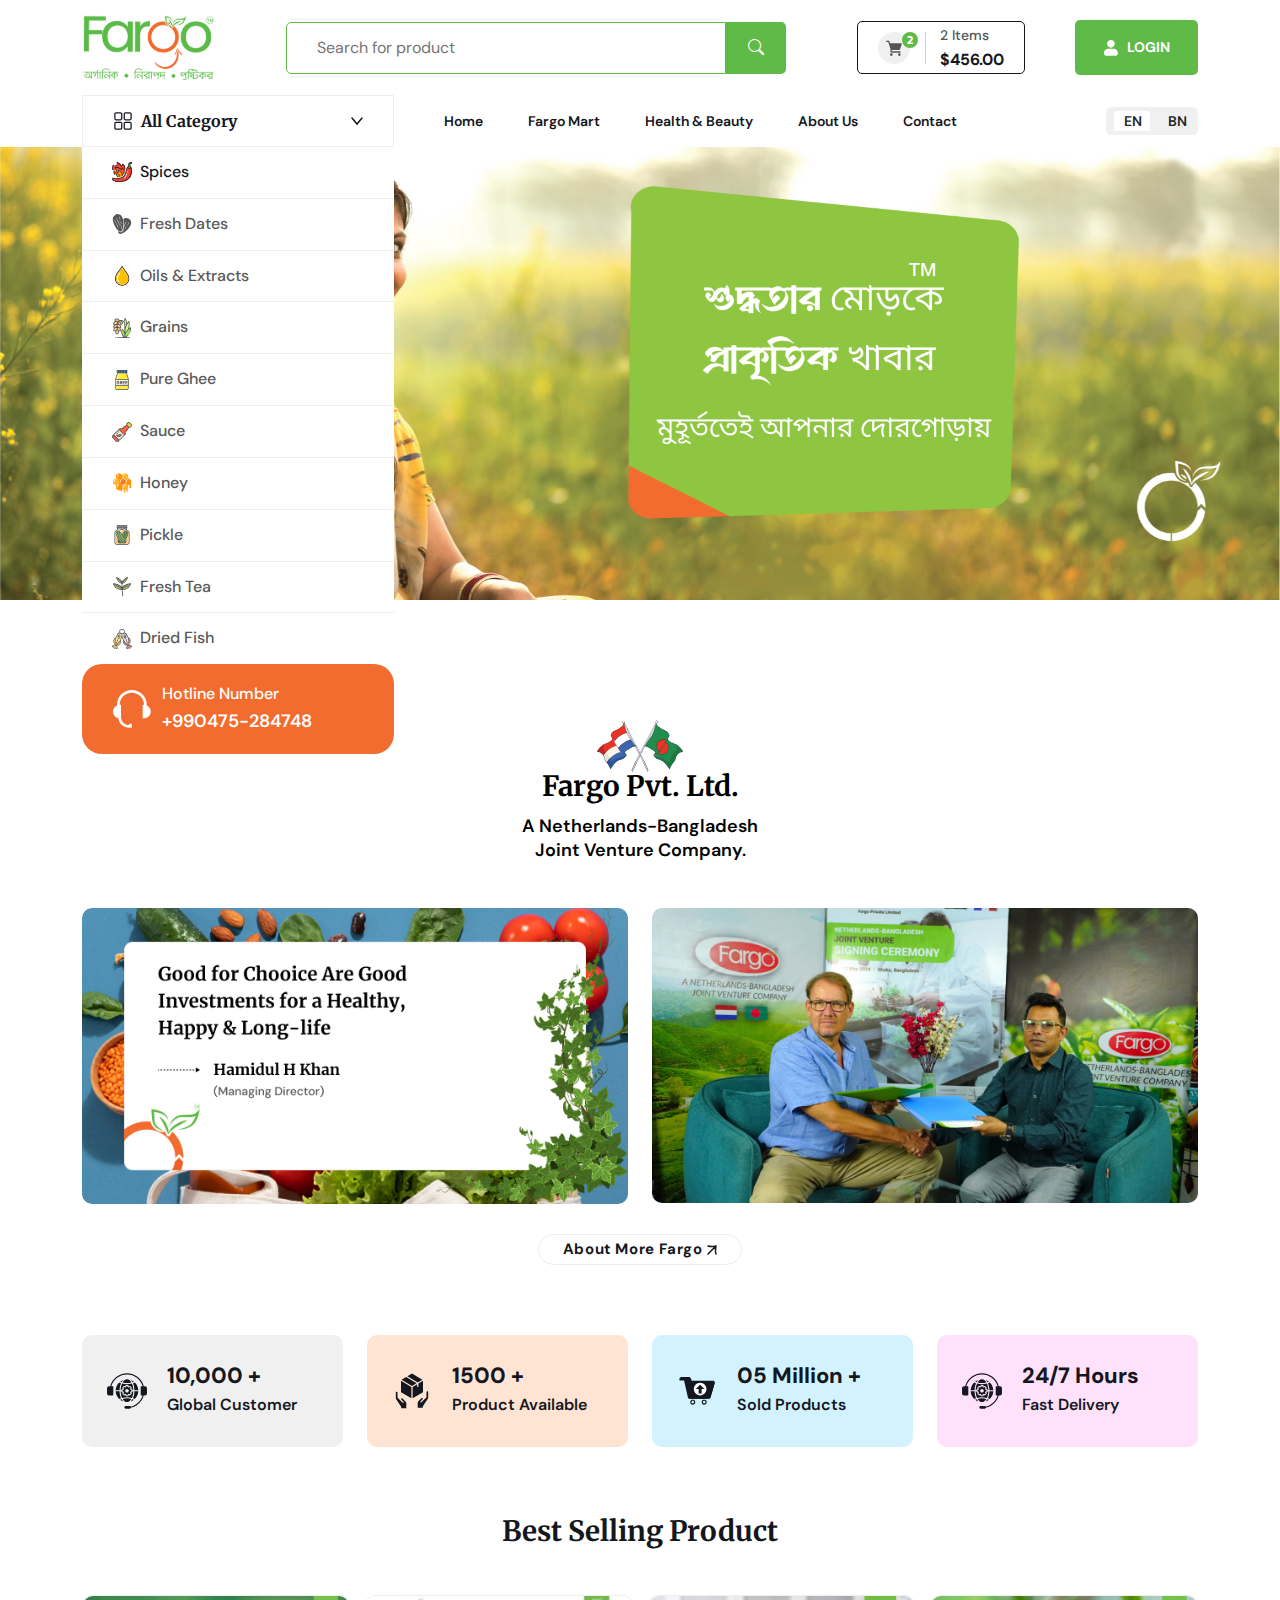
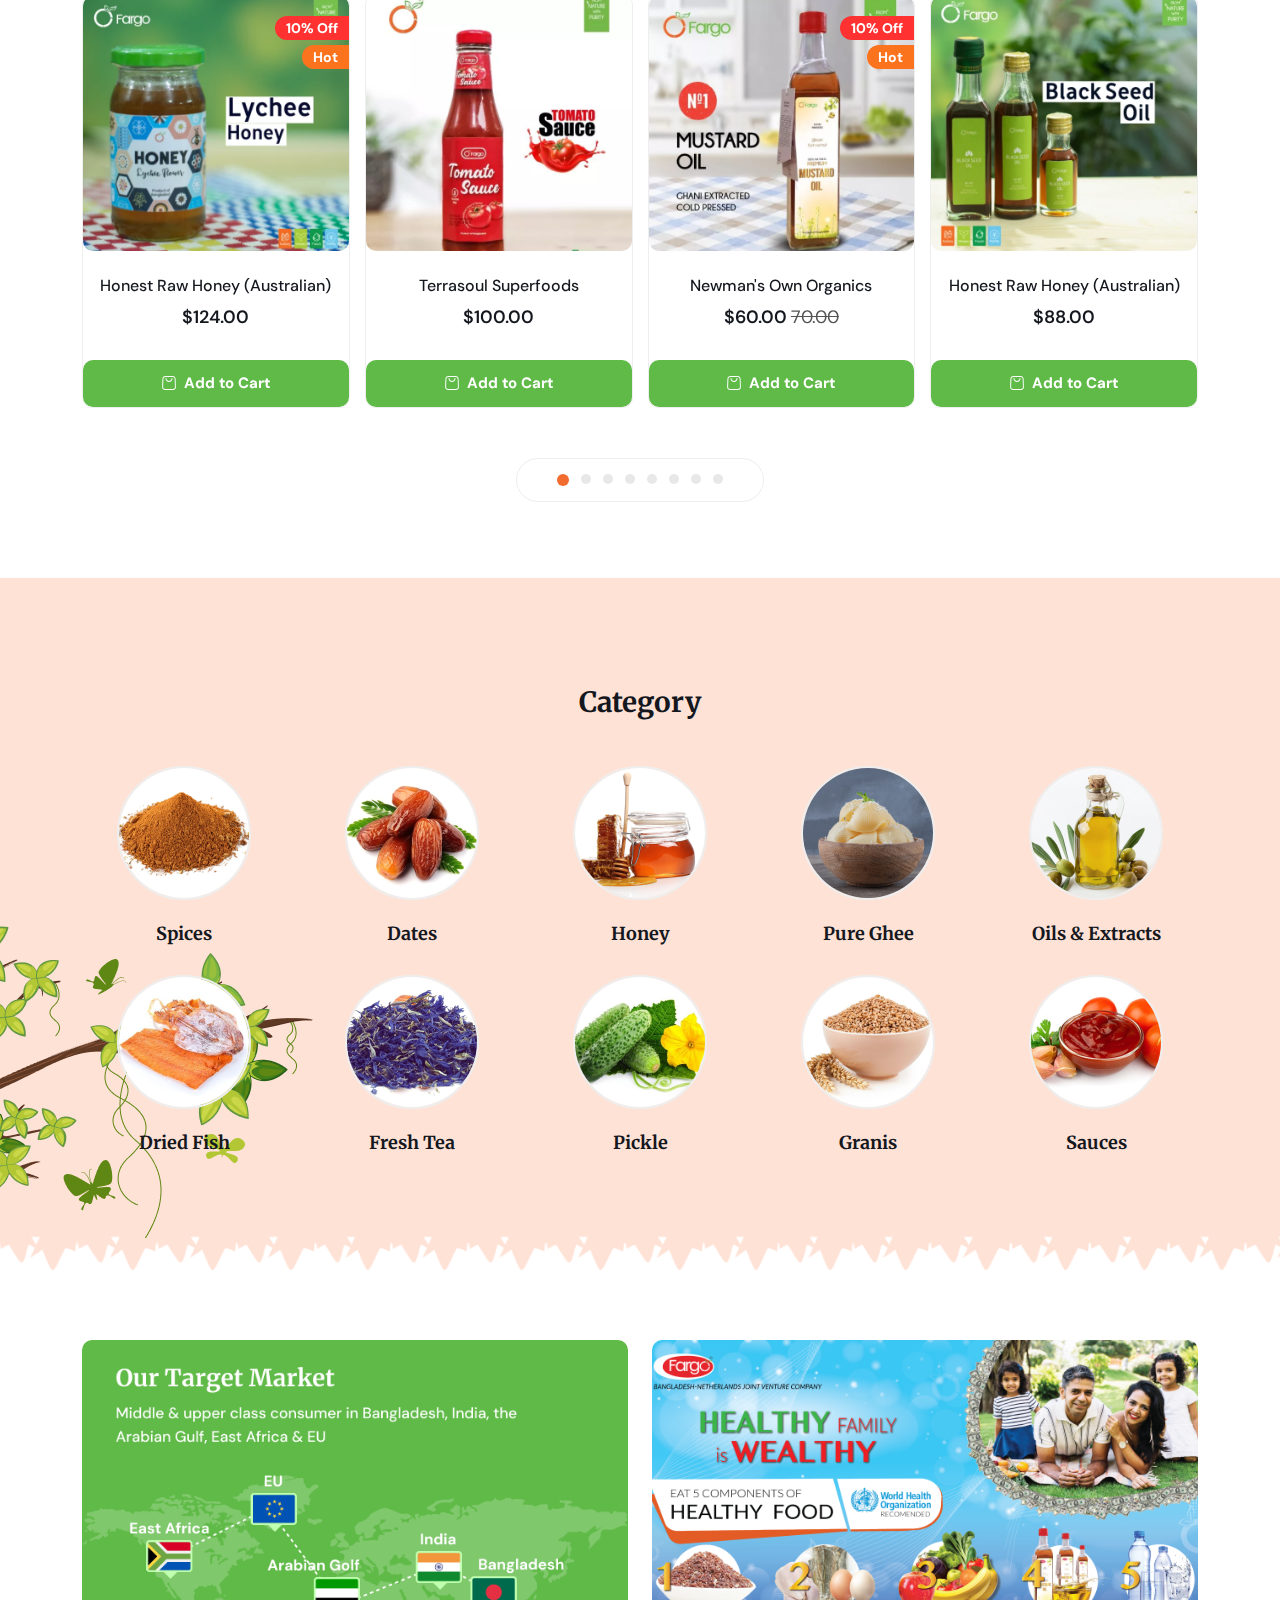
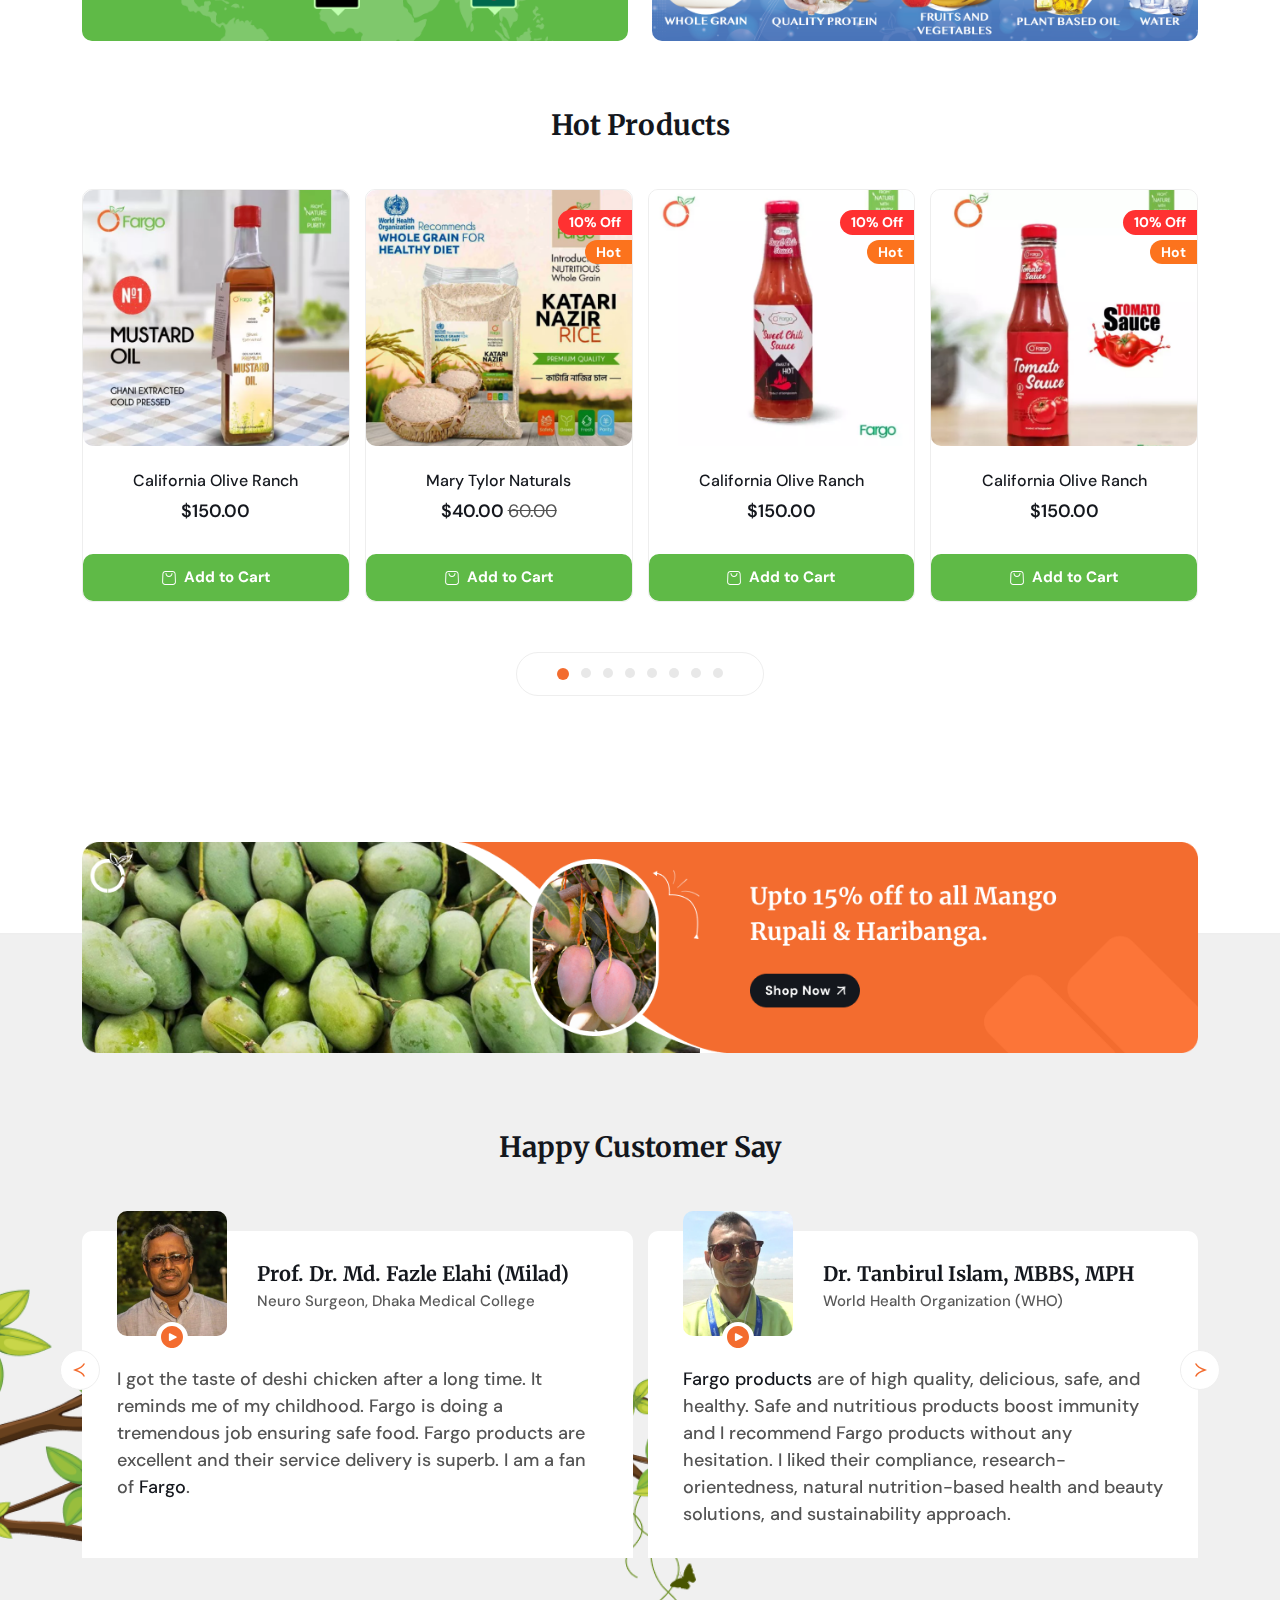
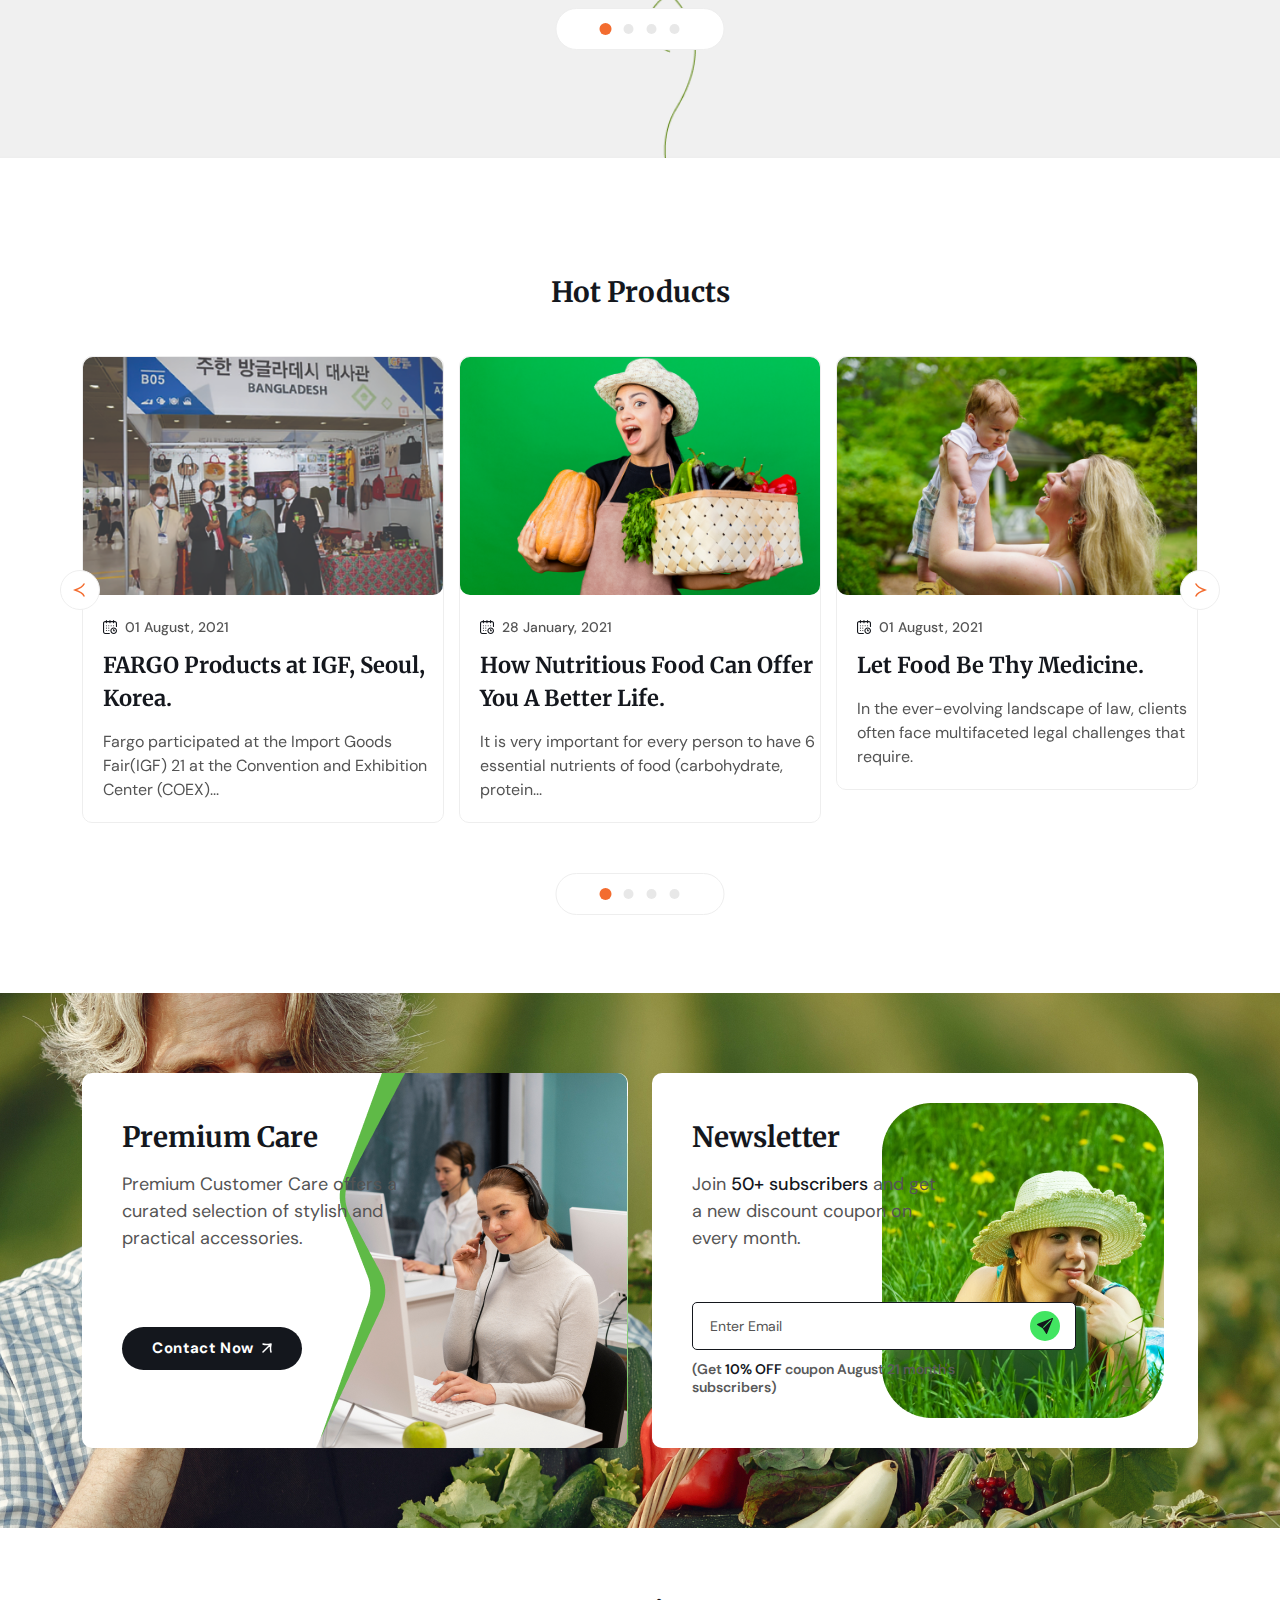
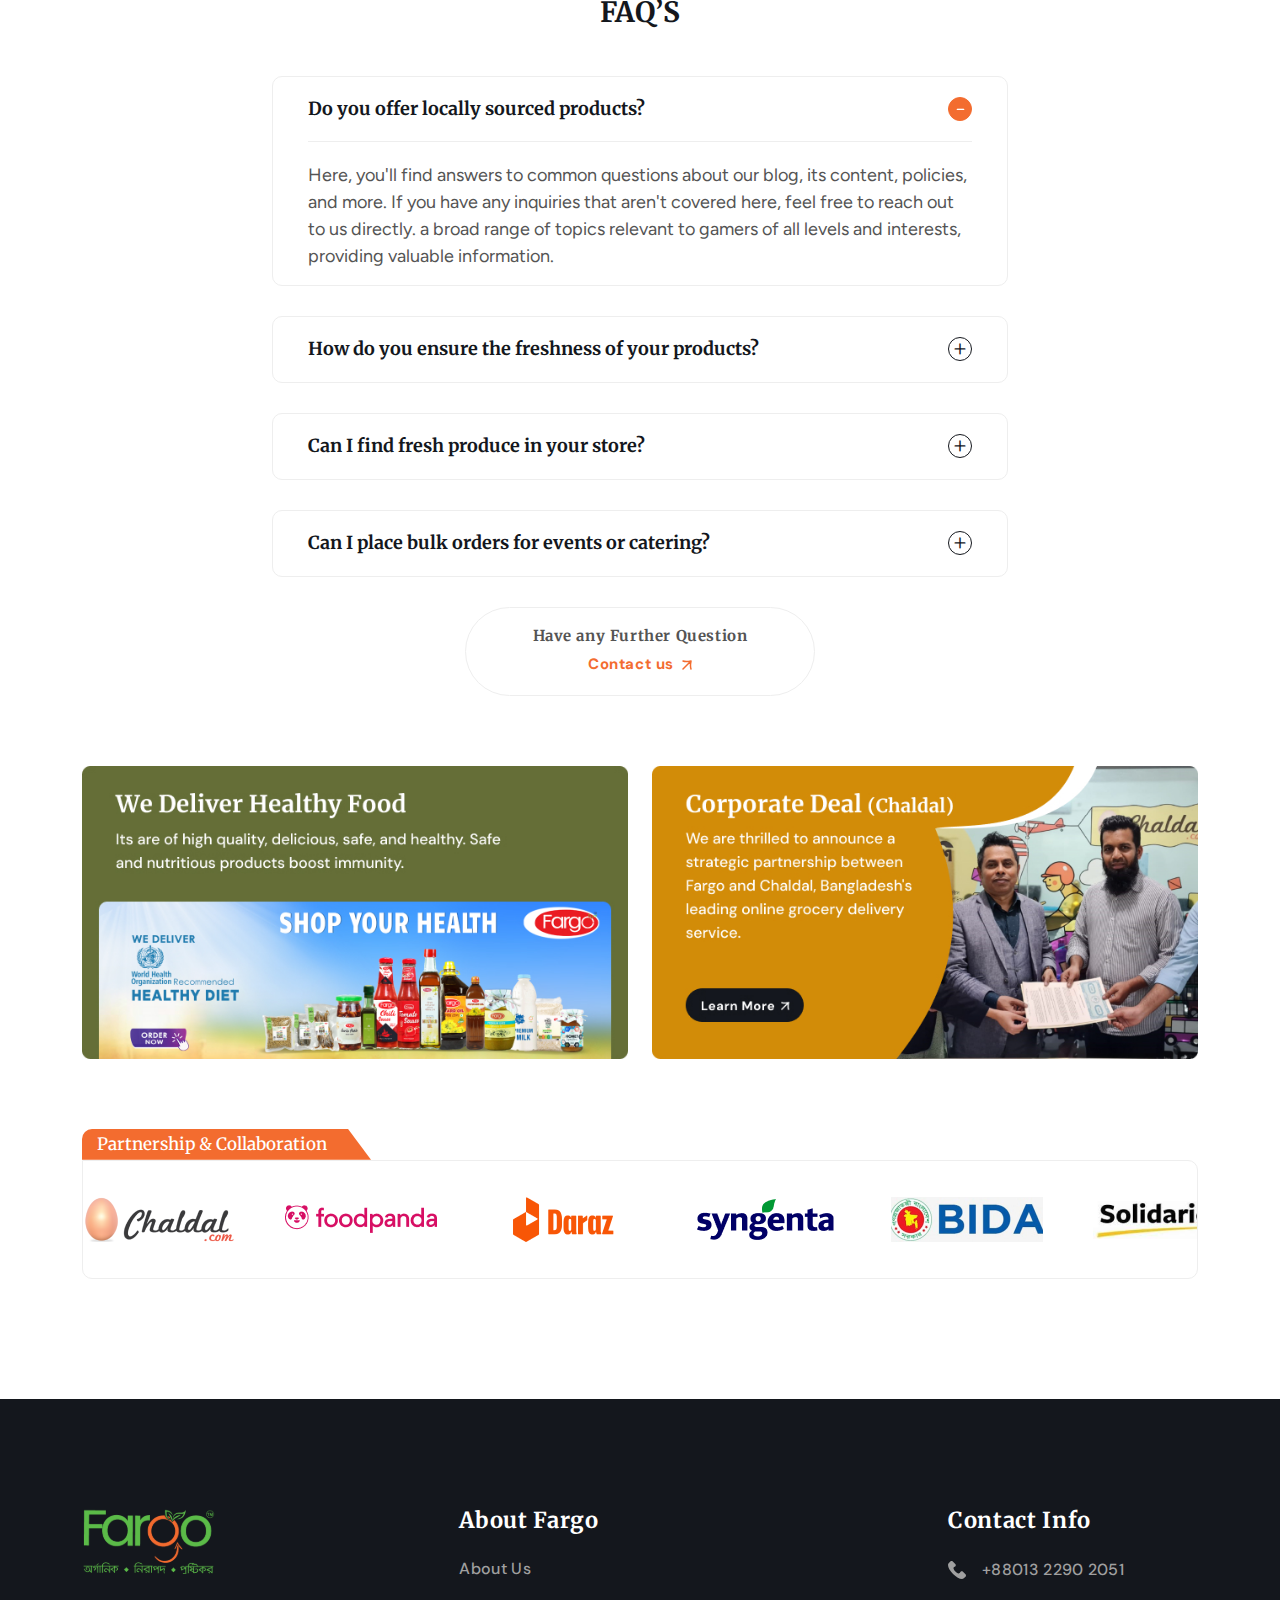
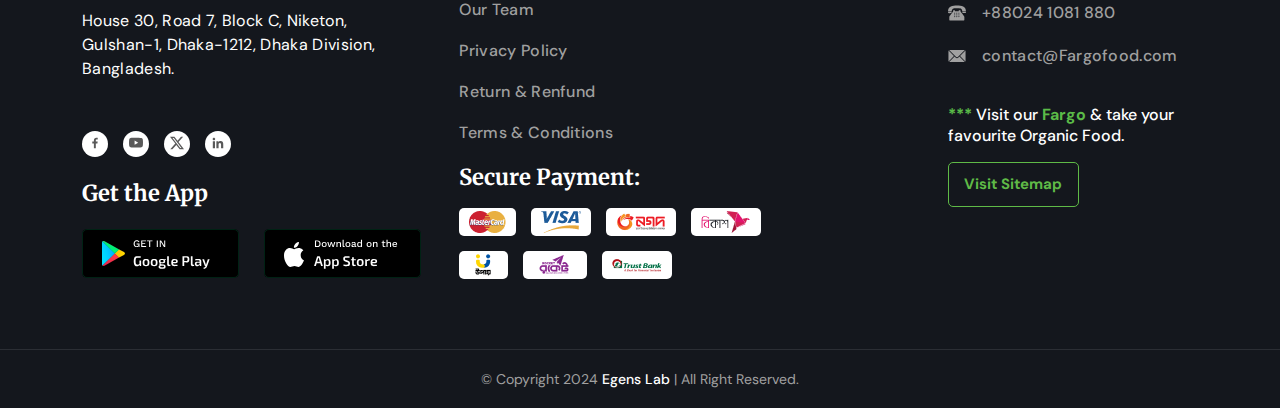
==== commit 1054b556: "header-footer-modify" ====
--- a/index.html
+++ b/index.html
@@ -79,9 +79,13 @@
             <div class="row">
                 <div class="col-lg-12">
                     <div class="header-wrapper">
+                        <div class="company-logo-main d-lg-none d-flex">
+                            <a href="#">
+                                <img src="assets/image/icon/fargo-logo.svg" alt="">
+                            </a>
+                        </div>
                         <div class="category-ans-menu">
-
-                            <div class="category-area">
+                            <div class="category-area d-lg-flex d-none active">
                                 <div class="category-btn">
                                     <span>
                                         <svg width="20" height="20" viewBox="0 0 20 20" fill="none"
@@ -90,9 +94,9 @@
                                                 d="M16.875 10.625H12.5C12.0027 10.625 11.5258 10.8225 11.1742 11.1742C10.8225 11.5258 10.625 12.0027 10.625 12.5V16.875C10.625 17.3723 10.8225 17.8492 11.1742 18.2008C11.5258 18.5525 12.0027 18.75 12.5 18.75H16.875C17.3723 18.75 17.8492 18.5525 18.2008 18.2008C18.5525 17.8492 18.75 17.3723 18.75 16.875V12.5C18.75 12.0027 18.5525 11.5258 18.2008 11.1742C17.8492 10.8225 17.3723 10.625 16.875 10.625ZM17.5 16.875C17.5 17.0408 17.4342 17.1997 17.3169 17.3169C17.1997 17.4342 17.0408 17.5 16.875 17.5H12.5C12.3342 17.5 12.1753 17.4342 12.0581 17.3169C11.9408 17.1997 11.875 17.0408 11.875 16.875V12.5C11.875 12.3342 11.9408 12.1753 12.0581 12.0581C12.1753 11.9408 12.3342 11.875 12.5 11.875H16.875C17.0408 11.875 17.1997 11.9408 17.3169 12.0581C17.4342 12.1753 17.5 12.3342 17.5 12.5V16.875ZM7.5 10.625H3.125C2.62772 10.625 2.15081 10.8225 1.79917 11.1742C1.44754 11.5258 1.25 12.0027 1.25 12.5V16.875C1.25 17.3723 1.44754 17.8492 1.79917 18.2008C2.15081 18.5525 2.62772 18.75 3.125 18.75H7.5C7.99728 18.75 8.47419 18.5525 8.82583 18.2008C9.17746 17.8492 9.375 17.3723 9.375 16.875V12.5C9.375 12.0027 9.17746 11.5258 8.82583 11.1742C8.47419 10.8225 7.99728 10.625 7.5 10.625ZM8.125 16.875C8.125 17.0408 8.05915 17.1997 7.94194 17.3169C7.82473 17.4342 7.66576 17.5 7.5 17.5H3.125C2.95924 17.5 2.80027 17.4342 2.68306 17.3169C2.56585 17.1997 2.5 17.0408 2.5 16.875V12.5C2.5 12.3342 2.56585 12.1753 2.68306 12.0581C2.80027 11.9408 2.95924 11.875 3.125 11.875H7.5C7.66576 11.875 7.82473 11.9408 7.94194 12.0581C8.05915 12.1753 8.125 12.3342 8.125 12.5V16.875ZM16.875 1.25H12.5C12.0027 1.25 11.5258 1.44754 11.1742 1.79917C10.8225 2.15081 10.625 2.62772 10.625 3.125V7.5C10.625 7.99728 10.8225 8.47419 11.1742 8.82583C11.5258 9.17746 12.0027 9.375 12.5 9.375H16.875C17.3723 9.375 17.8492 9.17746 18.2008 8.82583C18.5525 8.47419 18.75 7.99728 18.75 7.5V3.125C18.75 2.62772 18.5525 2.15081 18.2008 1.79917C17.8492 1.44754 17.3723 1.25 16.875 1.25ZM17.5 7.5C17.5 7.66576 17.4342 7.82473 17.3169 7.94194C17.1997 8.05915 17.0408 8.125 16.875 8.125H12.5C12.3342 8.125 12.1753 8.05915 12.0581 7.94194C11.9408 7.82473 11.875 7.66576 11.875 7.5V3.125C11.875 2.95924 11.9408 2.80027 12.0581 2.68306C12.1753 2.56585 12.3342 2.5 12.5 2.5H16.875C17.0408 2.5 17.1997 2.56585 17.3169 2.68306C17.4342 2.80027 17.5 2.95924 17.5 3.125V7.5ZM7.5 1.25H3.125C2.62772 1.25 2.15081 1.44754 1.79917 1.79917C1.44754 2.15081 1.25 2.62772 1.25 3.125V7.5C1.25 7.99728 1.44754 8.47419 1.79917 8.82583C2.15081 9.17746 2.62772 9.375 3.125 9.375H7.5C7.99728 9.375 8.47419 9.17746 8.82583 8.82583C9.17746 8.47419 9.375 7.99728 9.375 7.5V3.125C9.375 2.62772 9.17746 2.15081 8.82583 1.79917C8.47419 1.44754 7.99728 1.25 7.5 1.25ZM8.125 7.5C8.125 7.66576 8.05915 7.82473 7.94194 7.94194C7.82473 8.05915 7.66576 8.125 7.5 8.125H3.125C2.95924 8.125 2.80027 8.05915 2.68306 7.94194C2.56585 7.82473 2.5 7.66576 2.5 7.5V3.125C2.5 2.95924 2.56585 2.80027 2.68306 2.68306C2.80027 2.56585 2.95924 2.5 3.125 2.5H7.5C7.66576 2.5 7.82473 2.56585 7.94194 2.68306C8.05915 2.80027 8.125 2.95924 8.125 3.125V7.5Z"
                                                 fill="#14171D" />
                                         </svg>
-                                        All Category
+                                        <span class="text">All Category</span>
                                     </span>
-                                    <svg width="12" height="12" viewBox="0 0 12 12" fill="none"
+                                    <svg class="arrow" width="12" height="12" viewBox="0 0 12 12" fill="none"
                                         xmlns="http://www.w3.org/2000/svg">
                                         <path d="M1 3L6 9L11 3" stroke="#14171D" stroke-width="1.5"
                                             stroke-linecap="round" />
@@ -132,10 +136,16 @@
                             </div>
 
                             <div class="main-menu-wrap">
-                                <div class="company-logo d-lg-none d-flex">
-                                    <a href="#">
-                                        <img src="assets/image/icon/fargo-logo.svg" alt="">
-                                    </a>
+                                <div
+                                    class="logo-and-close-btn  d-lg-none d-flex align-items-center justify-content-between">
+                                    <div class="company-logo">
+                                        <a href="#">
+                                            <img src="assets/image/icon/fargo-logo.svg" alt="">
+                                        </a>
+                                    </div>
+                                    <div class="menu-close">
+                                        <i class="bi bi-x-lg"></i>
+                                    </div>
                                 </div>
                                 <ul class="main-menu">
                                     <li><a href="#">Home</a></li>
@@ -180,12 +190,57 @@
                                 </div>
                             </div>
                         </div>
-                        <div class="company-logo-main d-lg-none d-flex">
-                            <a href="#">
-                                <img src="assets/image/icon/fargo-logo.svg" alt="">
-                            </a>
-                        </div>
+
                         <div class="nav-right">
+                            <div class="category-area d-lg-none d-flex active">
+                                <div class="category-btn">
+                                    <span>
+                                        <svg width="20" height="20" viewBox="0 0 20 20" fill="none"
+                                            xmlns="http://www.w3.org/2000/svg">
+                                            <path
+                                                d="M16.875 10.625H12.5C12.0027 10.625 11.5258 10.8225 11.1742 11.1742C10.8225 11.5258 10.625 12.0027 10.625 12.5V16.875C10.625 17.3723 10.8225 17.8492 11.1742 18.2008C11.5258 18.5525 12.0027 18.75 12.5 18.75H16.875C17.3723 18.75 17.8492 18.5525 18.2008 18.2008C18.5525 17.8492 18.75 17.3723 18.75 16.875V12.5C18.75 12.0027 18.5525 11.5258 18.2008 11.1742C17.8492 10.8225 17.3723 10.625 16.875 10.625ZM17.5 16.875C17.5 17.0408 17.4342 17.1997 17.3169 17.3169C17.1997 17.4342 17.0408 17.5 16.875 17.5H12.5C12.3342 17.5 12.1753 17.4342 12.0581 17.3169C11.9408 17.1997 11.875 17.0408 11.875 16.875V12.5C11.875 12.3342 11.9408 12.1753 12.0581 12.0581C12.1753 11.9408 12.3342 11.875 12.5 11.875H16.875C17.0408 11.875 17.1997 11.9408 17.3169 12.0581C17.4342 12.1753 17.5 12.3342 17.5 12.5V16.875ZM7.5 10.625H3.125C2.62772 10.625 2.15081 10.8225 1.79917 11.1742C1.44754 11.5258 1.25 12.0027 1.25 12.5V16.875C1.25 17.3723 1.44754 17.8492 1.79917 18.2008C2.15081 18.5525 2.62772 18.75 3.125 18.75H7.5C7.99728 18.75 8.47419 18.5525 8.82583 18.2008C9.17746 17.8492 9.375 17.3723 9.375 16.875V12.5C9.375 12.0027 9.17746 11.5258 8.82583 11.1742C8.47419 10.8225 7.99728 10.625 7.5 10.625ZM8.125 16.875C8.125 17.0408 8.05915 17.1997 7.94194 17.3169C7.82473 17.4342 7.66576 17.5 7.5 17.5H3.125C2.95924 17.5 2.80027 17.4342 2.68306 17.3169C2.56585 17.1997 2.5 17.0408 2.5 16.875V12.5C2.5 12.3342 2.56585 12.1753 2.68306 12.0581C2.80027 11.9408 2.95924 11.875 3.125 11.875H7.5C7.66576 11.875 7.82473 11.9408 7.94194 12.0581C8.05915 12.1753 8.125 12.3342 8.125 12.5V16.875ZM16.875 1.25H12.5C12.0027 1.25 11.5258 1.44754 11.1742 1.79917C10.8225 2.15081 10.625 2.62772 10.625 3.125V7.5C10.625 7.99728 10.8225 8.47419 11.1742 8.82583C11.5258 9.17746 12.0027 9.375 12.5 9.375H16.875C17.3723 9.375 17.8492 9.17746 18.2008 8.82583C18.5525 8.47419 18.75 7.99728 18.75 7.5V3.125C18.75 2.62772 18.5525 2.15081 18.2008 1.79917C17.8492 1.44754 17.3723 1.25 16.875 1.25ZM17.5 7.5C17.5 7.66576 17.4342 7.82473 17.3169 7.94194C17.1997 8.05915 17.0408 8.125 16.875 8.125H12.5C12.3342 8.125 12.1753 8.05915 12.0581 7.94194C11.9408 7.82473 11.875 7.66576 11.875 7.5V3.125C11.875 2.95924 11.9408 2.80027 12.0581 2.68306C12.1753 2.56585 12.3342 2.5 12.5 2.5H16.875C17.0408 2.5 17.1997 2.56585 17.3169 2.68306C17.4342 2.80027 17.5 2.95924 17.5 3.125V7.5ZM7.5 1.25H3.125C2.62772 1.25 2.15081 1.44754 1.79917 1.79917C1.44754 2.15081 1.25 2.62772 1.25 3.125V7.5C1.25 7.99728 1.44754 8.47419 1.79917 8.82583C2.15081 9.17746 2.62772 9.375 3.125 9.375H7.5C7.99728 9.375 8.47419 9.17746 8.82583 8.82583C9.17746 8.47419 9.375 7.99728 9.375 7.5V3.125C9.375 2.62772 9.17746 2.15081 8.82583 1.79917C8.47419 1.44754 7.99728 1.25 7.5 1.25ZM8.125 7.5C8.125 7.66576 8.05915 7.82473 7.94194 7.94194C7.82473 8.05915 7.66576 8.125 7.5 8.125H3.125C2.95924 8.125 2.80027 8.05915 2.68306 7.94194C2.56585 7.82473 2.5 7.66576 2.5 7.5V3.125C2.5 2.95924 2.56585 2.80027 2.68306 2.68306C2.80027 2.56585 2.95924 2.5 3.125 2.5H7.5C7.66576 2.5 7.82473 2.56585 7.94194 2.68306C8.05915 2.80027 8.125 2.95924 8.125 3.125V7.5Z"
+                                                fill="#14171D" />
+                                        </svg>
+                                        <span class="text">All Category</span>
+                                    </span>
+                                    <svg class="arrow" width="12" height="12" viewBox="0 0 12 12" fill="none"
+                                        xmlns="http://www.w3.org/2000/svg">
+                                        <path d="M1 3L6 9L11 3" stroke="#14171D" stroke-width="1.5"
+                                            stroke-linecap="round" />
+                                    </svg>
+                                </div>
+                                <div class="category-menu">
+
+                                    <ul class="category-list">
+                                        <li class="active"><a href="#"><img src="assets/image/icon/spices.svg"
+                                                    alt="">Spices</a></li>
+                                        <li><a href="#"><img src="assets/image/icon/dates.svg" alt="">Fresh Dates</a>
+                                        </li>
+                                        <li><a href="#"><img src="assets/image/icon/oil.svg" alt="">Oils & Extracts</a>
+                                        </li>
+                                        <li><a href="#"><img src="assets/image/icon/grains.svg" alt="">Grains</a></li>
+                                        <li><a href="#"><img src="assets/image/icon/ghee.svg" alt="">Pure Ghee</a></li>
+                                        <li><a href="#"><img src="assets/image/icon/sauce.svg" alt="">Sauce</a></li>
+                                        <li><a href="#"><img src="assets/image/icon/honey.svg" alt="">Honey</a></li>
+                                        <li><a href="#"><img src="assets/image/icon/pickle.svg" alt="">Pickle</a></li>
+                                        <li><a href="#"><img src="assets/image/icon/tea.svg" alt="">Fresh Tea</a></li>
+                                        <li><a href="#"><img src="assets/image/icon/fish.svg" alt="">Dried Fish</a></li>
+                                    </ul>
+                                    <div class="hotline">
+                                        <div class="icon">
+                                            <svg width="40" height="40" viewBox="0 0 40 40"
+                                                xmlns="http://www.w3.org/2000/svg">
+                                                <path
+                                                    d="M34.7287 16.3927V15.8248C34.7287 11.8804 33.1618 8.09754 30.3726 5.30842C27.5835 2.51929 23.8006 0.952381 19.8562 0.952381C15.9118 0.952381 12.1289 2.51929 9.33981 5.30842C6.55069 8.09754 4.98377 11.8804 4.98377 15.8248V16.3927C3.66811 16.9731 2.5718 17.9579 1.85416 19.2041C1.13652 20.4502 0.83494 21.8927 0.993244 23.322C1.15155 24.7512 1.76149 26.0928 2.73443 27.1517C3.70737 28.2105 4.99262 28.9316 6.40341 29.21C6.70246 31.8513 7.96363 34.29 9.94622 36.0606C11.9288 37.8312 14.494 38.8098 17.1521 38.8095H19.8562V34.7534H17.1521V36.1054C15.0006 36.1054 12.9373 35.2507 11.4159 33.7294C9.89457 32.2081 9.03989 30.1447 9.03989 27.9932V15.8248H7.68785C7.68785 12.5976 8.96987 9.5025 11.2519 7.22049C13.5339 4.93848 16.629 3.65646 19.8562 3.65646C23.0835 3.65646 26.1785 4.93848 28.4606 7.22049C30.7426 9.5025 32.0246 12.5976 32.0246 15.8248H30.6725V29.3452H32.0246C33.5762 29.3434 35.0801 28.8078 36.2836 27.8285C37.4871 26.8491 38.3171 25.4855 38.6342 23.9666C38.9513 22.4476 38.7362 20.8659 38.0251 19.4868C37.3139 18.1077 36.15 17.0152 34.7287 16.3927Z" />
+                                            </svg>
+                                        </div>
+                                        <div class="content">
+                                            <h6>Hotline Number</h6>
+                                            <a href="tel:+990475-284748">+990475-284748</a>
+                                        </div>
+                                    </div>
+                                </div>
+                            </div>
                             <div class="language-switch">
                                 <input type="checkbox" class="checkbox">
                                 <div class="knobs">
@@ -393,12 +448,7 @@
                                                         fill="white" />
                                                 </svg>
                                                 Add to Cart</a>
-                                            <div class="quantity-counter">
-                                                <a href="#" class="quantity__minus"><i class="bi bi-dash"></i></a>
-                                                <input name="quantity" type="text" class="quantity__input"
-                                                    value="1 Items" readonly>
-                                                <a href="#" class="quantity__plus"><i class="bi bi-plus"></i></a>
-                                            </div>
+
                                         </div>
                                     </div>
                                 </div>
@@ -423,12 +473,7 @@
                                                         fill="white" />
                                                 </svg>
                                                 Add to Cart</a>
-                                            <div class="quantity-counter">
-                                                <a href="#" class="quantity__minus"><i class="bi bi-dash"></i></a>
-                                                <input name="quantity" type="text" class="quantity__input"
-                                                    value="1 Items" readonly>
-                                                <a href="#" class="quantity__plus"><i class="bi bi-plus"></i></a>
-                                            </div>
+
                                         </div>
                                     </div>
                                 </div>
@@ -457,12 +502,7 @@
                                                         fill="white" />
                                                 </svg>
                                                 Add to Cart</a>
-                                            <div class="quantity-counter">
-                                                <a href="#" class="quantity__minus"><i class="bi bi-dash"></i></a>
-                                                <input name="quantity" type="text" class="quantity__input"
-                                                    value="1 Items" readonly>
-                                                <a href="#" class="quantity__plus"><i class="bi bi-plus"></i></a>
-                                            </div>
+
                                         </div>
                                     </div>
                                 </div>
@@ -487,12 +527,7 @@
                                                         fill="white" />
                                                 </svg>
                                                 Add to Cart</a>
-                                            <div class="quantity-counter">
-                                                <a href="#" class="quantity__minus"><i class="bi bi-dash"></i></a>
-                                                <input name="quantity" type="text" class="quantity__input"
-                                                    value="1 Items" readonly>
-                                                <a href="#" class="quantity__plus"><i class="bi bi-plus"></i></a>
-                                            </div>
+
                                         </div>
                                     </div>
                                 </div>
@@ -521,12 +556,7 @@
                                                         fill="white" />
                                                 </svg>
                                                 Add to Cart</a>
-                                            <div class="quantity-counter">
-                                                <a href="#" class="quantity__minus"><i class="bi bi-dash"></i></a>
-                                                <input name="quantity" type="text" class="quantity__input"
-                                                    value="1 Items" readonly>
-                                                <a href="#" class="quantity__plus"><i class="bi bi-plus"></i></a>
-                                            </div>
+
                                         </div>
                                     </div>
                                 </div>
@@ -551,12 +581,7 @@
                                                         fill="white" />
                                                 </svg>
                                                 Add to Cart</a>
-                                            <div class="quantity-counter">
-                                                <a href="#" class="quantity__minus"><i class="bi bi-dash"></i></a>
-                                                <input name="quantity" type="text" class="quantity__input"
-                                                    value="1 Items" readonly>
-                                                <a href="#" class="quantity__plus"><i class="bi bi-plus"></i></a>
-                                            </div>
+
                                         </div>
                                     </div>
                                 </div>
@@ -585,12 +610,7 @@
                                                         fill="white" />
                                                 </svg>
                                                 Add to Cart</a>
-                                            <div class="quantity-counter">
-                                                <a href="#" class="quantity__minus"><i class="bi bi-dash"></i></a>
-                                                <input name="quantity" type="text" class="quantity__input"
-                                                    value="1 Items" readonly>
-                                                <a href="#" class="quantity__plus"><i class="bi bi-plus"></i></a>
-                                            </div>
+
                                         </div>
                                     </div>
                                 </div>
@@ -615,12 +635,7 @@
                                                         fill="white" />
                                                 </svg>
                                                 Add to Cart</a>
-                                            <div class="quantity-counter">
-                                                <a href="#" class="quantity__minus"><i class="bi bi-dash"></i></a>
-                                                <input name="quantity" type="text" class="quantity__input"
-                                                    value="1 Items" readonly>
-                                                <a href="#" class="quantity__plus"><i class="bi bi-plus"></i></a>
-                                            </div>
+
                                         </div>
                                     </div>
                                 </div>
@@ -757,12 +772,7 @@
                                                         fill="white" />
                                                 </svg>
                                                 Add to Cart</a>
-                                            <div class="quantity-counter">
-                                                <a href="#" class="quantity__minus"><i class="bi bi-dash"></i></a>
-                                                <input name="quantity" type="text" class="quantity__input"
-                                                    value="1 Items" readonly>
-                                                <a href="#" class="quantity__plus"><i class="bi bi-plus"></i></a>
-                                            </div>
+
                                         </div>
                                     </div>
                                 </div>
@@ -791,12 +801,7 @@
                                                         fill="white" />
                                                 </svg>
                                                 Add to Cart</a>
-                                            <div class="quantity-counter">
-                                                <a href="#" class="quantity__minus"><i class="bi bi-dash"></i></a>
-                                                <input name="quantity" type="text" class="quantity__input"
-                                                    value="1 Items" readonly>
-                                                <a href="#" class="quantity__plus"><i class="bi bi-plus"></i></a>
-                                            </div>
+
                                         </div>
                                     </div>
                                 </div>
@@ -825,12 +830,7 @@
                                                         fill="white" />
                                                 </svg>
                                                 Add to Cart</a>
-                                            <div class="quantity-counter">
-                                                <a href="#" class="quantity__minus"><i class="bi bi-dash"></i></a>
-                                                <input name="quantity" type="text" class="quantity__input"
-                                                    value="1 Items" readonly>
-                                                <a href="#" class="quantity__plus"><i class="bi bi-plus"></i></a>
-                                            </div>
+
                                         </div>
                                     </div>
                                 </div>
@@ -859,12 +859,7 @@
                                                         fill="white" />
                                                 </svg>
                                                 Add to Cart</a>
-                                            <div class="quantity-counter">
-                                                <a href="#" class="quantity__minus"><i class="bi bi-dash"></i></a>
-                                                <input name="quantity" type="text" class="quantity__input"
-                                                    value="1 Items" readonly>
-                                                <a href="#" class="quantity__plus"><i class="bi bi-plus"></i></a>
-                                            </div>
+
                                         </div>
                                     </div>
                                 </div>
@@ -889,12 +884,7 @@
                                                         fill="white" />
                                                 </svg>
                                                 Add to Cart</a>
-                                            <div class="quantity-counter">
-                                                <a href="#" class="quantity__minus"><i class="bi bi-dash"></i></a>
-                                                <input name="quantity" type="text" class="quantity__input"
-                                                    value="1 Items" readonly>
-                                                <a href="#" class="quantity__plus"><i class="bi bi-plus"></i></a>
-                                            </div>
+
                                         </div>
                                     </div>
                                 </div>
@@ -923,12 +913,7 @@
                                                         fill="white" />
                                                 </svg>
                                                 Add to Cart</a>
-                                            <div class="quantity-counter">
-                                                <a href="#" class="quantity__minus"><i class="bi bi-dash"></i></a>
-                                                <input name="quantity" type="text" class="quantity__input"
-                                                    value="1 Items" readonly>
-                                                <a href="#" class="quantity__plus"><i class="bi bi-plus"></i></a>
-                                            </div>
+
                                         </div>
                                     </div>
                                 </div>
@@ -957,12 +942,7 @@
                                                         fill="white" />
                                                 </svg>
                                                 Add to Cart</a>
-                                            <div class="quantity-counter">
-                                                <a href="#" class="quantity__minus"><i class="bi bi-dash"></i></a>
-                                                <input name="quantity" type="text" class="quantity__input"
-                                                    value="1 Items" readonly>
-                                                <a href="#" class="quantity__plus"><i class="bi bi-plus"></i></a>
-                                            </div>
+
                                         </div>
                                     </div>
                                 </div>
@@ -991,12 +971,7 @@
                                                         fill="white" />
                                                 </svg>
                                                 Add to Cart</a>
-                                            <div class="quantity-counter">
-                                                <a href="#" class="quantity__minus"><i class="bi bi-dash"></i></a>
-                                                <input name="quantity" type="text" class="quantity__input"
-                                                    value="1 Items" readonly>
-                                                <a href="#" class="quantity__plus"><i class="bi bi-plus"></i></a>
-                                            </div>
+
                                         </div>
                                     </div>
                                 </div>
@@ -1691,7 +1666,7 @@
                         </div>
                     </div>
                 </div>
-                <div class="col-lg-4 col-md-4 col-sm-6 d-flex justify-content-lg-center">
+                <div class="col-lg-4 col-md-6 col-sm-6 d-flex justify-content-lg-center">
                     <div class="footer-widget">
                         <div class="widget-title">
                             <h5>About Fargo</h5>
@@ -1723,6 +1698,20 @@
                                 </a>
                             </li>
                         </ul>
+                        <div class="pement-gateway">
+                            <h5>Secure Payment:</h5>
+                            <div class="icon">
+                                <ul>
+                                    <li><img src="assets/image/mastercard.png" alt=""></li>
+                                    <li><img src="assets/image/visa-card.png" alt=""></li>
+                                    <li><img src="assets/image/nagad.png" alt=""></li>
+                                    <li><img src="assets/image/bkash.png" alt=""></li>
+                                    <li><img src="assets/image/upay.png" alt=""></li>
+                                    <li><img src="assets/image/roket.png" alt=""></li>
+                                    <li><img src="assets/image/trust-bank.png" alt=""></li>
+                                </ul>
+                            </div>
+                        </div>
                     </div>
                 </div>
                 <div class="col-lg-4 col-md-4 col-sm-6 d-flex justify-content-lg-end ">
@@ -1785,28 +1774,7 @@
                     </div>
                 </div>
             </div>
-            <div class="payment-secure">
-                <div class="container">
-                    <div class="row">
-                        <div class="col-lg-12 d-flex justify-content-center">
-                            <div class="pement-gateway text-center">
-                                <h5>Secure Payment</h5>
-                                <div class="icon">
-                                    <ul>
-                                        <li><img src="assets/image/mastercard.png" alt=""></li>
-                                        <li><img src="assets/image/visa-card.png" alt=""></li>
-                                        <li><img src="assets/image/nagad.png" alt=""></li>
-                                        <li><img src="assets/image/bkash.png" alt=""></li>
-                                        <li><img src="assets/image/upay.png" alt=""></li>
-                                        <li><img src="assets/image/roket.png" alt=""></li>
-                                        <li><img src="assets/image/trust-bank.png" alt=""></li>
-                                    </ul>
-                                </div>
-                            </div>
-                        </div>
-                    </div>
-                </div>
-            </div>
+            
         </div>
 
         <div class="footer-btm">
--- a/assets/css/style.css
+++ b/assets/css/style.css
@@ -511,6 +511,39 @@
   z-index: -1;
   transition: all 0.5s ease-out 0s;
 }
+.primary-btn3.location-btn {
+  background: var(--white-color);
+  color: var(--title-color);
+  border: 1px solid var(--white-color2);
+  padding: 13px 24px;
+  max-width: 143px;
+  border-radius: 100px;
+}
+.primary-btn3.location-btn::after {
+  position: absolute;
+  content: "";
+  display: block;
+  left: 15%;
+  right: -20%;
+  top: -4%;
+  bottom: 0;
+  border-radius: 2px;
+  background-color: var(--title-color);
+  transform: skewX(45deg) scale(0, 1);
+  z-index: -1;
+  transition: all 0.5s ease-out 0s;
+}
+.primary-btn3.location-btn:hover {
+  color: var(--white-color);
+}
+.primary-btn3.location-btn:hover svg path {
+  stroke: var(--title-color);
+}
+.primary-btn3.location-btn:hover::after {
+  transform: skewX(45deg) scale(1, 1);
+  height: 150%;
+  width: 150%;
+}
 .primary-btn3 svg path {
   stroke: var(--white-color);
 }
@@ -889,10 +922,22 @@
   position: relative;
   z-index: 99;
 }
+@media (max-width: 991px) {
+  .header-area {
+    padding: 20px 0px;
+    border-bottom: 1px solid #eee;
+  }
+}
 .header-area .header-wrapper {
   display: flex;
   align-items: center;
   justify-content: space-between;
+}
+@media (max-width: 991px) {
+  .header-area .header-wrapper .company-logo-main a img, .header-area .header-wrapper .company-logo a img {
+    max-width: 100px;
+    width: 100%;
+  }
 }
 .header-area .header-wrapper .category-ans-menu {
   display: flex;
@@ -903,129 +948,6 @@
   .header-area .header-wrapper .category-ans-menu {
     gap: 35px;
   }
-}
-.header-area .header-wrapper .category-ans-menu .category-area {
-  position: relative;
-}
-.header-area .header-wrapper .category-ans-menu .category-area .category-btn {
-  width: 312px;
-  border: 1px solid #eee;
-  border-radius: 20px 20px 0 0;
-  padding: 15px 30px;
-  display: flex;
-  align-items: center;
-  justify-content: space-between;
-  background-color: var(--white-color);
-  cursor: pointer;
-}
-@media (max-width: 1199px) {
-  .header-area .header-wrapper .category-ans-menu .category-area .category-btn {
-    width: 260px;
-    padding: 12px 20px;
-  }
-}
-@media (max-width: 991px) {
-  .header-area .header-wrapper .category-ans-menu .category-area .category-btn {
-    border-radius: 0px;
-    padding: 25px;
-    background: #F36C2F;
-    border: unset;
-    margin-left: -15px;
-  }
-}
-.header-area .header-wrapper .category-ans-menu .category-area .category-btn span {
-  display: flex;
-  align-items: center;
-  gap: 8px;
-  font-family: var(--font-merriweather);
-  font-size: 16px;
-  font-weight: 700;
-  line-height: 20.11px;
-  color: var(--title-color);
-}
-.header-area .header-wrapper .category-ans-menu .category-area .category-menu {
-  position: absolute;
-  top: 52px;
-  background-color: var(--white-color);
-  width: 312px;
-  border-radius: 0 0 20px 20px;
-  transform: scaleY(0);
-  transition: 0.45s ease-in-out;
-  transform-origin: top;
-}
-@media (max-width: 1199px) {
-  .header-area .header-wrapper .category-ans-menu .category-area .category-menu {
-    width: 260px;
-    top: 46px;
-  }
-}
-.header-area .header-wrapper .category-ans-menu .category-area .category-menu .category-list li {
-  border-bottom: 1px solid #eee;
-}
-.header-area .header-wrapper .category-ans-menu .category-area .category-menu .category-list li:last-child {
-  border-bottom: none;
-}
-.header-area .header-wrapper .category-ans-menu .category-area .category-menu .category-list li a {
-  display: flex;
-  align-items: center;
-  gap: 8px;
-  font-family: var(--font-dm-sans);
-  font-size: 16px;
-  font-weight: 500;
-  line-height: 20.83px;
-  text-align: left;
-  color: var(--paragraph-color);
-  transition: 0.35s;
-  padding: 15px 30px;
-}
-@media (max-width: 1199px) {
-  .header-area .header-wrapper .category-ans-menu .category-area .category-menu .category-list li a {
-    padding: 12px 20px;
-  }
-}
-.header-area .header-wrapper .category-ans-menu .category-area .category-menu .category-list li a:hover {
-  color: var(--title-color);
-}
-.header-area .header-wrapper .category-ans-menu .category-area .category-menu .category-list li.active a {
-  color: var(--title-color);
-}
-.header-area .header-wrapper .category-ans-menu .category-area .category-menu .hotline {
-  background-color: #F36C2F;
-  border-radius: 20px;
-  padding: 20px 30px;
-  display: flex;
-  align-items: center;
-  gap: 10px;
-}
-@media (max-width: 1199px) {
-  .header-area .header-wrapper .category-ans-menu .category-area .category-menu .hotline {
-    padding: 15px 20px;
-  }
-}
-.header-area .header-wrapper .category-ans-menu .category-area .category-menu .hotline .icon svg {
-  fill: var(--white-color);
-}
-.header-area .header-wrapper .category-ans-menu .category-area .category-menu .hotline .content h6 {
-  margin-bottom: 5px;
-  font-family: var(--font-dm-sans);
-  font-size: 16px;
-  font-weight: 500;
-  line-height: 20.83px;
-  color: var(--white-color);
-}
-.header-area .header-wrapper .category-ans-menu .category-area .category-menu .hotline .content a {
-  font-family: var(--font-dm-sans);
-  font-size: 18px;
-  font-weight: 600;
-  line-height: 23.44px;
-  color: var(--white-color);
-  transition: 0.35s;
-}
-.header-area .header-wrapper .category-ans-menu .category-area .category-menu .hotline .content a:hover {
-  color: var(--primary-color);
-}
-.header-area .header-wrapper .category-ans-menu .category-area.active .category-menu {
-  transform: scaleY(1);
 }
 .header-area .header-wrapper .category-ans-menu .company-logo-main a {
   width: 100px;
@@ -1075,6 +997,20 @@
   .header-area .header-wrapper .category-ans-menu .main-menu-wrap .company-logo {
     display: flex;
     justify-content: center;
+  }
+  .header-area .header-wrapper .category-ans-menu .main-menu-wrap .menu-close {
+    height: 34px;
+    width: 34px;
+    display: flex;
+    align-items: center;
+    justify-content: center;
+    background-color: #F0F0F0;
+    border-radius: 50%;
+    transition: 0.45s;
+  }
+  .header-area .header-wrapper .category-ans-menu .main-menu-wrap .menu-close:hover {
+    background-color: #FF3131;
+    color: #fff;
   }
   .header-area .header-wrapper .category-ans-menu .main-menu-wrap .main-menu {
     padding-top: 50px;
@@ -1242,6 +1178,153 @@
     transform: translateX(0);
   }
 }
+.header-area .header-wrapper .category-area {
+  position: relative;
+}
+@media (max-width: 991px) {
+  .header-area .header-wrapper .category-area {
+    position: inherit;
+  }
+}
+.header-area .header-wrapper .category-area .category-btn {
+  width: 312px;
+  border: 1px solid #eee;
+  border-bottom-color: transparent;
+  padding: 15px 30px;
+  display: flex;
+  align-items: center;
+  justify-content: space-between;
+  background-color: var(--white-color);
+  cursor: pointer;
+}
+@media (max-width: 1199px) {
+  .header-area .header-wrapper .category-area .category-btn {
+    width: 260px;
+    padding: 12px 20px;
+  }
+}
+@media (max-width: 991px) {
+  .header-area .header-wrapper .category-area .category-btn {
+    border-radius: 0px;
+    padding: 0;
+    background: transparent;
+    border: unset;
+    width: unset;
+  }
+}
+.header-area .header-wrapper .category-area .category-btn span {
+  display: flex;
+  align-items: center;
+  gap: 8px;
+  font-family: var(--font-merriweather);
+  font-size: 16px;
+  font-weight: 700;
+  line-height: 20.11px;
+  color: var(--title-color);
+}
+@media (max-width: 991px) {
+  .header-area .header-wrapper .category-area .category-btn span .text {
+    display: none;
+  }
+}
+@media (max-width: 991px) {
+  .header-area .header-wrapper .category-area .category-btn .arrow {
+    display: none;
+  }
+}
+.header-area .header-wrapper .category-area .category-menu {
+  position: absolute;
+  top: 52px;
+  background-color: var(--white-color);
+  width: 312px;
+  border-radius: 0 0 20px 20px;
+  transform: scaleY(0);
+  transition: 0.45s ease-in-out;
+  transform-origin: top;
+}
+@media (max-width: 1199px) {
+  .header-area .header-wrapper .category-area .category-menu {
+    width: 260px;
+    top: 46px;
+  }
+}
+@media (max-width: 991px) {
+  .header-area .header-wrapper .category-area .category-menu {
+    right: 0;
+    top: 90px;
+  }
+}
+.header-area .header-wrapper .category-area .category-menu .category-list li {
+  border-bottom: 1px solid #eee;
+}
+.header-area .header-wrapper .category-area .category-menu .category-list li:last-child {
+  border-bottom: none;
+}
+.header-area .header-wrapper .category-area .category-menu .category-list li a {
+  display: flex;
+  align-items: center;
+  gap: 8px;
+  font-family: var(--font-dm-sans);
+  font-size: 16px;
+  font-weight: 500;
+  line-height: 20.83px;
+  text-align: left;
+  color: var(--paragraph-color);
+  transition: 0.35s;
+  padding: 15px 30px;
+}
+@media (max-width: 1199px) {
+  .header-area .header-wrapper .category-area .category-menu .category-list li a {
+    padding: 12px 20px;
+  }
+}
+.header-area .header-wrapper .category-area .category-menu .category-list li a:hover {
+  color: #F36C2F;
+}
+.header-area .header-wrapper .category-area .category-menu .category-list li.active a {
+  color: var(--title-color);
+}
+.header-area .header-wrapper .category-area .category-menu .hotline {
+  background-color: #F36C2F;
+  border-radius: 20px;
+  padding: 20px 30px;
+  display: flex;
+  align-items: center;
+  gap: 10px;
+}
+@media (max-width: 1199px) {
+  .header-area .header-wrapper .category-area .category-menu .hotline {
+    padding: 15px 20px;
+  }
+}
+.header-area .header-wrapper .category-area .category-menu .hotline .icon svg {
+  fill: var(--white-color);
+}
+.header-area .header-wrapper .category-area .category-menu .hotline .content h6 {
+  margin-bottom: 5px;
+  font-family: var(--font-dm-sans);
+  font-size: 16px;
+  font-weight: 500;
+  line-height: 20.83px;
+  color: var(--white-color);
+}
+.header-area .header-wrapper .category-area .category-menu .hotline .content a {
+  font-family: var(--font-dm-sans);
+  font-size: 18px;
+  font-weight: 600;
+  line-height: 23.44px;
+  color: var(--white-color);
+  transition: 0.35s;
+}
+.header-area .header-wrapper .category-area .category-menu .hotline .content a:hover {
+  color: var(--primary-color);
+}
+.header-area .header-wrapper .category-area.active .category-btn {
+  border-bottom: 1px solid #eee;
+}
+.header-area .header-wrapper .category-area.active .category-menu {
+  transform: scaleY(1);
+}
 .header-area .header-wrapper .nav-right {
   display: flex;
   align-items: center;
@@ -1309,7 +1392,7 @@
 }
 
 .banner-section .banner-img img {
-  min-height: 350px;
+  min-height: 250px;
   -o-object-fit: cover;
      object-fit: cover;
 }
@@ -1553,57 +1636,6 @@
   gap: 8px;
   transition: opacity 0.2s, transform 0.2s;
   transition-timing-function: cubic-bezier(0.455, 0.03, 0.515, 0.955);
-}
-.product-card .product-content .card-button .quantity-counter {
-  background-color: #F36C2F;
-  padding: 6px;
-  border-radius: 10px;
-  display: flex;
-  align-items: center;
-  justify-content: space-between;
-  position: absolute;
-  top: 50%;
-  opacity: 0;
-  transform: translate(0, 100%);
-  transition: opacity 0.2s, transform 0.2s;
-  transition-timing-function: cubic-bezier(0.455, 0.03, 0.515, 0.955);
-  z-index: 2;
-  width: 100%;
-}
-.product-card .product-content .card-button .quantity-counter .quantity__minus,
-.product-card .product-content .card-button .quantity-counter .quantity__plus {
-  height: 36px;
-  width: 40px;
-  background-color: #f8f8f8;
-  display: flex;
-  align-items: center;
-  justify-content: center;
-  border-radius: 5px 0 0 5px;
-}
-.product-card .product-content .card-button .quantity-counter .quantity__minus i,
-.product-card .product-content .card-button .quantity-counter .quantity__plus i {
-  font-size: 21px;
-  color: var(--title-color);
-}
-.product-card .product-content .card-button .quantity-counter .quantity__plus {
-  border-radius: 0 5px 5px 0;
-}
-.product-card .product-content .card-button .quantity-counter .quantity__input {
-  background-color: transparent;
-  text-align: center;
-  font-family: var(--font-dm-sans);
-  font-size: 15px;
-  font-weight: 700;
-  line-height: 19.53px;
-  color: var(--white-color);
-}
-.product-card .product-content .card-button:hover .quantity-counter {
-  transform: translate(0%, -50%);
-  opacity: 1;
-}
-.product-card .product-content .card-button:hover .primary-btn1 {
-  transform: translateY(-150%);
-  opacity: 0;
 }
 
 .section-title h4 {
@@ -1974,8 +2006,33 @@
   position: relative;
   background-repeat: no-repeat;
   min-height: 375px;
-  background-position: 330px;
+  background-position: 325px;
   background-image: url(../image/newsletter.image.png);
+}
+@media (max-width: 1399px) {
+  .newsletter-section .newsletter-card {
+    background-position: 230px;
+  }
+}
+@media (max-width: 1199px) {
+  .newsletter-section .newsletter-card {
+    background-position: 140px;
+  }
+}
+@media (max-width: 991px) {
+  .newsletter-section .newsletter-card {
+    background-position: 380px;
+  }
+}
+@media (max-width: 767px) {
+  .newsletter-section .newsletter-card {
+    background-position: 200px;
+  }
+}
+@media (max-width: 576px) {
+  .newsletter-section .newsletter-card {
+    background-position: 150px;
+  }
 }
 .newsletter-section .newsletter-card .newsletter-card-content {
   max-width: 250px;
@@ -2243,23 +2300,25 @@
 15. partner logo section 
 =================================================*/
 .partner-logo-section .logo-wrap .logo-title h5 {
-  font-family: var(--font-dm-sans);
-  font-size: 22px;
-  font-weight: 700;
+  font-family: var(--font-merriweather);
+  font-size: 17px;
+  font-weight: 500;
   text-align: left;
   line-height: 1;
   color: var(--white-color);
   background: var(--primary-color2);
   display: inline-flex;
-  padding: 10px 15px;
+  padding: 7px 44px 7px 15px;
   margin-bottom: 0;
-  border-radius: 15px;
+  border-radius: 10px 0 0 0px;
+  -webkit-clip-path: polygon(0 0, 90% 0%, 100% 100%, 0% 100%);
+  clip-path: polygon(0 0, 92% 0%, 100% 100%, 0% 100%);
 }
 .partner-logo-section .logo-wrap .logo-area {
   overflow: hidden;
   border: 1px solid var(--white-color2);
-  padding: 36px 0;
-  border-radius: 10px;
+  padding: 36px 0px;
+  border-radius: 0 10px 10px 10px;
 }
 .partner-logo-section .logo-wrap .logo-area .js-marquee {
   display: flex;
@@ -2356,6 +2415,12 @@
   display: flex;
   align-items: center;
   gap: 25px;
+  flex-wrap: wrap;
+}
+@media (max-width: 991px) {
+  .fooeter-section .footer-logo-section .footer-top-section .app-download .icons {
+    gap: 15px;
+  }
 }
 .fooeter-section .footer-widget .widget-title h4 {
   font-family: var(--font-eb-garamond);
@@ -2428,6 +2493,27 @@
     padding-top: 0;
   }
 }
+.fooeter-section .footer-widget .pement-gateway {
+  padding-top: 25px;
+}
+.fooeter-section .footer-widget .pement-gateway h5 {
+  font-family: var(--font-merriweather);
+  font-size: 22px;
+  font-weight: 700;
+  line-height: 1;
+  color: var(--white-color);
+  margin-bottom: 20px;
+}
+.fooeter-section .footer-widget .pement-gateway .icon ul {
+  display: inline-flex;
+  flex-wrap: wrap;
+  gap: 15px;
+}
+.fooeter-section .footer-widget .pement-gateway .icon ul li {
+  background: var(--white-color);
+  border-radius: 5px;
+  padding: 2px 10px;
+}
 .fooeter-section .footer-widget p {
   font-family: var(--font-dm-sans);
   font-size: 16px;
@@ -2442,44 +2528,13 @@
   color: #5BBB48;
   font-weight: 700;
 }
-.fooeter-section .payment-secure {
-  border: 1px solid rgba(255, 255, 255, 0.2);
-  border-radius: 10px;
-  border-style: dashed;
-  padding: 25px 0;
-}
-.fooeter-section .payment-secure .pement-gateway h5 {
-  font-family: var(--font-merriweather);
-  font-size: 22px;
-  font-weight: 700;
-  line-height: 1;
-  text-align: center;
-  color: var(--white-color);
-  margin-bottom: 25px;
-}
-.fooeter-section .payment-secure .icon {
-  background: #1C2027;
-  padding: 30px 70px;
-  border-radius: 10px;
-  max-width: 472px;
-}
-.fooeter-section .payment-secure .icon ul {
-  display: inline-flex;
-  flex-wrap: wrap;
-  justify-content: center;
-  gap: 15px;
-}
-.fooeter-section .payment-secure .icon ul li {
-  background: var(--white-color);
-  border-radius: 5px;
-  padding: 2px 10px;
-}
 .fooeter-section .footer-btm {
   padding: 22px 30px;
   display: flex;
   justify-content: space-between;
   align-items: center;
   flex-wrap: wrap;
+  border-top: 1px solid rgba(255, 255, 255, 0.1);
 }
 @media (max-width: 767px) {
   .fooeter-section .footer-btm {
@@ -2532,4 +2587,359 @@
   .fooeter-section .footer-btm .footer-btm-content .copyright-area {
     margin-bottom: 10px;
   }
+}
+
+/*=====================================
+  17. breadcrumbs section 
+========================================*/
+.breadcrumbs-section {
+  background-size: cover;
+  background-repeat: no-repeat;
+  background-position: right;
+  padding: 152px 0px 167px;
+}
+.breadcrumbs-section .breadcrumbs-content h1 {
+  font-family: var(--font-merriweather);
+  font-size: 28px;
+  font-weight: 700;
+  line-height: 1;
+  text-align: center;
+  color: var(--white-color);
+  margin-bottom: 20px;
+}
+.breadcrumbs-section .breadcrumbs-content .breadcrumb-list {
+  display: inline-flex;
+  align-items: center;
+  gap: 10px;
+  border: 1px solid rgba(255, 255, 255, 0.2);
+  background: rgba(0, 0, 0, 0.5019607843);
+  padding: 5px 15px;
+  border-radius: 15px;
+  flex-wrap: wrap;
+}
+.breadcrumbs-section .breadcrumbs-content .breadcrumb-list li {
+  line-height: 1;
+  font-family: var(--font-dm-sans);
+  color: var(--white-color);
+  font-size: 14px;
+  font-weight: 500;
+  text-align: left;
+  padding-left: 16px;
+  position: relative;
+  text-transform: uppercase;
+}
+.breadcrumbs-section .breadcrumbs-content .breadcrumb-list li::before {
+  content: "";
+  width: 6px;
+  height: 6px;
+  border-radius: 50%;
+  background-color: var(--primary-color);
+  position: absolute;
+  left: 0;
+  top: 50%;
+  transform: translateY(-50%);
+}
+.breadcrumbs-section .breadcrumbs-content .breadcrumb-list li:first-child {
+  padding-left: 0;
+}
+.breadcrumbs-section .breadcrumbs-content .breadcrumb-list li:first-child::before {
+  display: none;
+  visibility: hidden;
+}
+.breadcrumbs-section .breadcrumbs-content .breadcrumb-list li a {
+  color: var(--white-color);
+  transition: 0.35s;
+}
+.breadcrumbs-section .breadcrumbs-content .breadcrumb-list li a:hover {
+  color: var(--primary-color);
+}
+
+/*=====================================
+  17. breadcrumbs section 
+========================================*/
+.about-fargo-section .about-content p {
+  font-family: var(--font-dm-sans);
+  font-size: 16px;
+  font-weight: 500;
+  line-height: 1.5;
+  color: var(--title-color2);
+  margin-bottom: 30px;
+}
+.about-fargo-section .about-content p span {
+  font-family: var(--font-dm-sans);
+  font-size: 16px;
+  font-weight: 600;
+  color: var(--title-color);
+}
+
+.healthy-food-section {
+  background: #F0F0F0;
+  padding: 80px 0;
+  min-height: 665px;
+}
+.healthy-food-section .healthy-food-section-title h4 {
+  font-family: var(--font-merriweather);
+  font-size: 28px;
+  font-weight: 700;
+  line-height: 1;
+  text-align: left;
+  color: var(--title-color);
+  margin-bottom: 30px;
+}
+.healthy-food-section .healthy-food-section-content p {
+  font-family: var(--font-dm-sans);
+  font-size: 16px;
+  font-weight: 500;
+  line-height: 1.5;
+  text-align: left;
+  color: var(--title-color2);
+  margin-bottom: 25px;
+}
+.healthy-food-section .healthy-food-section-content p.style-2 {
+  font-family: var(--font-dm-sans);
+  font-size: 18px;
+  font-weight: 500;
+  line-height: 1.5;
+  text-align: left;
+  color: var(--title-color);
+}
+.healthy-food-section .healthy-food-section-content p span {
+  color: var(--title-color);
+  font-weight: 600;
+}
+
+.healthy-food-bottom-image {
+  margin-top: -220px;
+}
+
+.online-food-store-section .online-food-section-title {
+  max-width: 480px;
+  margin: 0 auto;
+}
+.online-food-store-section .online-food-section-title h4 {
+  font-family: var(--font-merriweather);
+  font-size: 28px;
+  font-weight: 700;
+  line-height: 42px;
+  text-align: center;
+  color: var(--title-color);
+}
+.online-food-store-section .online-food-section-title p {
+  font-family: var(--font-dm-sans);
+  font-size: 16px;
+  font-weight: 500;
+  line-height: 25px;
+  text-align: center;
+  color: var(--title-color2);
+}
+.online-food-store-section .contact-area {
+  border: 1px solid var(--primary-color);
+  border-radius: 20px;
+  padding: 20px 50px;
+  width: 100%;
+  background-image: url(../image/about-us/icon/vector.svg);
+  background-repeat: no-repeat;
+  background-position: right bottom;
+}
+.online-food-store-section .contact-area .found-us-btn {
+  justify-content: center;
+  display: flex;
+  margin-top: -40px;
+  z-index: 9;
+}
+.online-food-store-section .contact-area .found-us-btn a {
+  font-family: var(--font-merriweather);
+  font-size: 22px;
+  font-weight: 700;
+  line-height: 28px;
+  text-align: center;
+  color: var(--white-color);
+  background: var(--primary-color);
+  padding: 8px 30px;
+  border-radius: 100px;
+  margin-bottom: 30px;
+}
+.online-food-store-section .contact-area h5 {
+  font-family: var(--font-merriweather);
+  font-size: 22px;
+  font-weight: 700;
+  line-height: 1;
+  text-align: center;
+  color: var(--white-color);
+  background: var(--primary-color);
+  padding: 12px 15px;
+  border-radius: 100px;
+  max-width: 175px;
+  display: flex;
+  justify-content: center;
+  margin-top: -50px;
+}
+.online-food-store-section .contact-area ul li {
+  font-family: var(--font-dm-sans);
+  font-size: 18px;
+  font-weight: 600;
+  line-height: 1;
+  text-align: left;
+  color: var(--title-color2);
+  margin-bottom: 25px;
+  display: flex;
+  align-items: center;
+  gap: 20px;
+}
+.online-food-store-section .contact-area ul li span {
+  font-family: var(--font-merriweather);
+  font-size: 18px;
+  font-weight: 700;
+  line-height: 1;
+  text-align: left;
+  color: var(--title-color);
+}
+.online-food-store-section .about-banner-card {
+  background: #F0F0F0;
+  padding: 45px 40px;
+  border-radius: 10px;
+  background-repeat: no-repeat;
+  height: 100%;
+  background-position: right;
+  background-image: url(../image/about-us/about-banner-image.png);
+  background-size: contain;
+  width: 100%;
+}
+.online-food-store-section .about-banner-card.style-2 {
+  background-image: url(../image/about-us/about-banner-image2.png);
+}
+.online-food-store-section .about-banner-card .banner-card-content {
+  max-width: 280px;
+}
+.online-food-store-section .about-banner-card .banner-card-content h4 {
+  font-family: var(--font-merriweather);
+  font-size: 28px;
+  font-weight: 700;
+  line-height: 1.2;
+  text-align: left;
+  color: var(--title-color);
+  margin-bottom: 15px;
+}
+.online-food-store-section .about-banner-card .banner-card-content p {
+  font-family: var(--font-dm-sans);
+  font-size: 18px;
+  font-weight: 500;
+  line-height: 1.5;
+  text-align: left;
+  color: var(--title-color2);
+  margin-bottom: 0;
+}
+
+.nav-tabs {
+  border-bottom: unset;
+  gap: 20px;
+  justify-content: center;
+  display: flex;
+}
+.nav-tabs li {
+  padding: 0;
+}
+.nav-tabs li button {
+  background: var(--white-color);
+  border-radius: 25px;
+  color: var(--title-color);
+  font-family: var(--font-merriweather);
+  font-size: 16px;
+  font-weight: 700;
+  line-height: 25px;
+  text-align: left;
+  padding: 10px 50px;
+  width: 100%;
+}
+.nav-tabs li button.active {
+  color: var(--white-color);
+  background-color: var(--title-color);
+  border-color: var(--primary-color);
+}
+
+.fargo-mart-area {
+  border-bottom: 1px solid var(--white-color2);
+  padding-bottom: 30px;
+}
+.fargo-mart-area .fargo-mart-area-content h4 {
+  font-family: var(--font-merriweather);
+  font-size: 28px;
+  font-weight: 700;
+  line-height: 42px;
+  text-align: left;
+  color: var(--title-color);
+  margin-bottom: 20px;
+}
+.fargo-mart-area .fargo-mart-area-content p {
+  font-family: var(--font-dm-sans);
+  font-size: 16px;
+  font-weight: 500;
+  line-height: 1.5;
+  text-align: left;
+  color: var(--title-color2);
+  margin-bottom: 25px;
+}
+.fargo-mart-area .fargo-mart-area-content p.style-2 {
+  font-family: var(--font-dm-sans);
+  font-size: 18px;
+  font-weight: 600;
+  line-height: 28px;
+  text-align: left;
+  color: var(--title-color);
+  margin-bottom: 10px;
+}
+.fargo-mart-area .fargo-mart-area-content p span {
+  color: var(--title-color);
+  font-weight: 600;
+}
+.fargo-mart-area .fargo-mart-area-content .location-btn {
+  margin-top: 50px;
+}
+
+.fargo-mart-video-area .fargo-mart-section-title {
+  max-width: 500px;
+  margin: 0 auto;
+}
+.fargo-mart-video-area .fargo-mart-section-title h4 {
+  font-family: var(--font-merriweather);
+  font-size: 28px;
+  font-weight: 700;
+  line-height: 1;
+  text-align: center;
+  color: var(--title-color);
+  margin-bottom: 25px;
+}
+.fargo-mart-video-area .fargo-mart-section-title p {
+  font-family: var(--font-dm-sans);
+  font-size: 16px;
+  font-weight: 500;
+  line-height: 1.5;
+  text-align: center;
+  color: var(--title-color2);
+}
+.fargo-mart-video-area .video-section-image {
+  margin-top: 45px;
+}
+
+.company-info .company-info-content h4 {
+  font-family: var(--font-merriweather);
+  font-size: 28px;
+  font-weight: 700;
+  line-height: 1;
+  text-align: left;
+  color: var(--title-color);
+  margin-bottom: 25px;
+}
+.company-info .company-info-content p {
+  font-family: var(--font-dm-sans);
+  font-size: 16px;
+  font-weight: 500;
+  line-height: 1.5;
+  text-align: left;
+  color: var(--title-color2);
+  margin-bottom: 30px;
+}
+.company-info .company-info-content p span {
+  color: var(--title-color);
+  font-weight: 600;
 }/*# sourceMappingURL=style.css.map */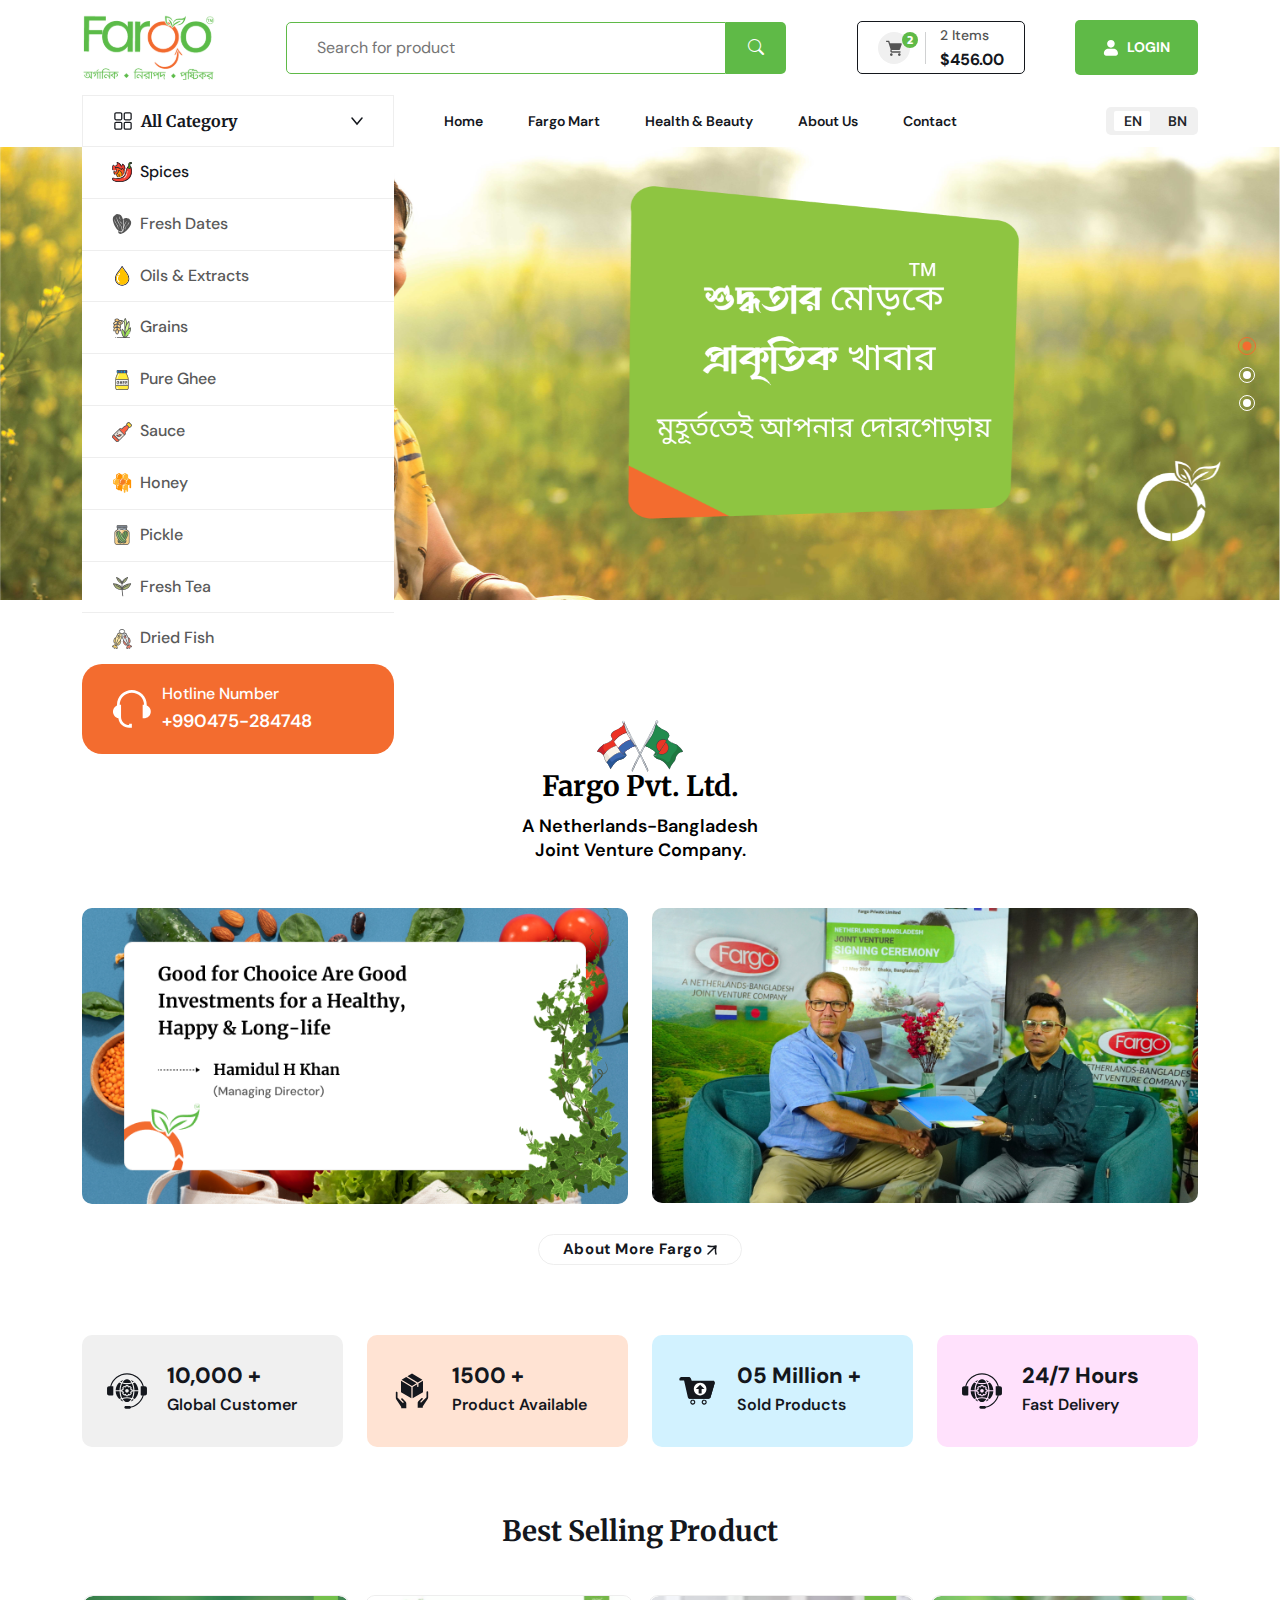
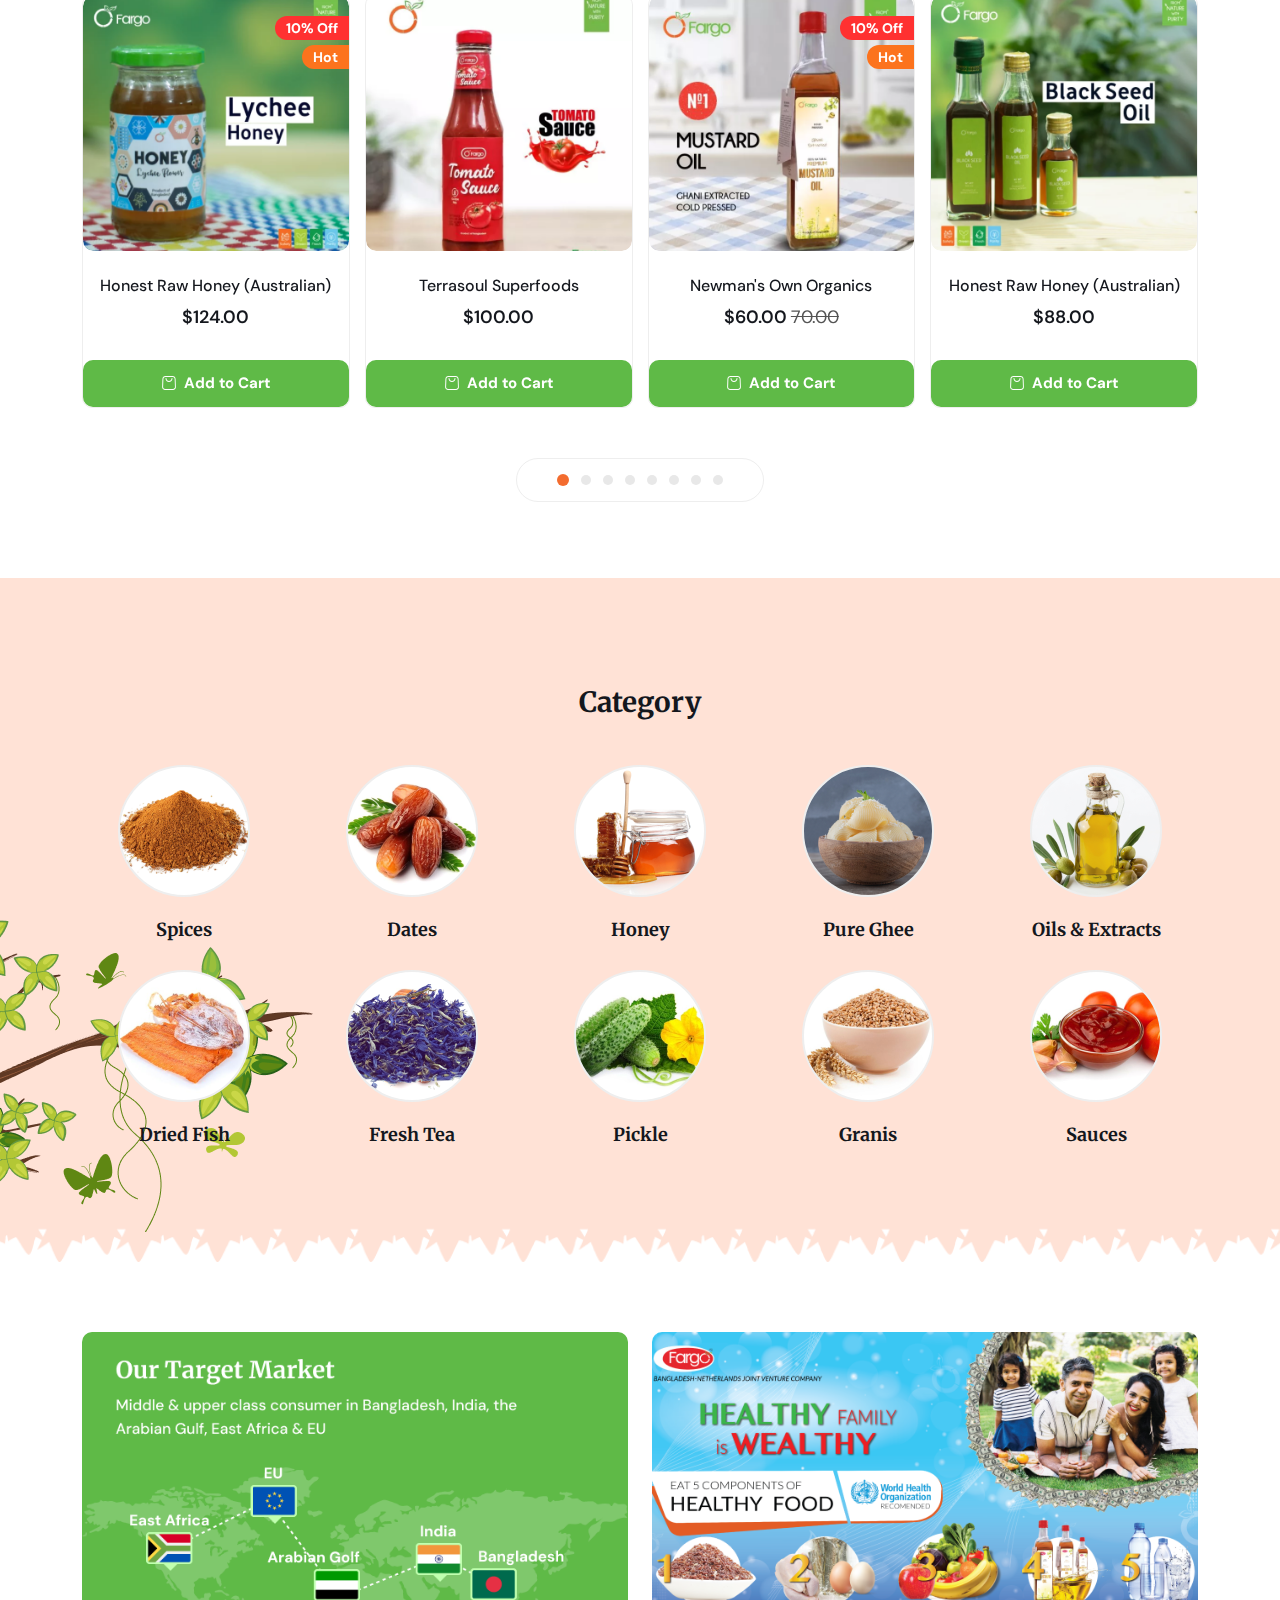
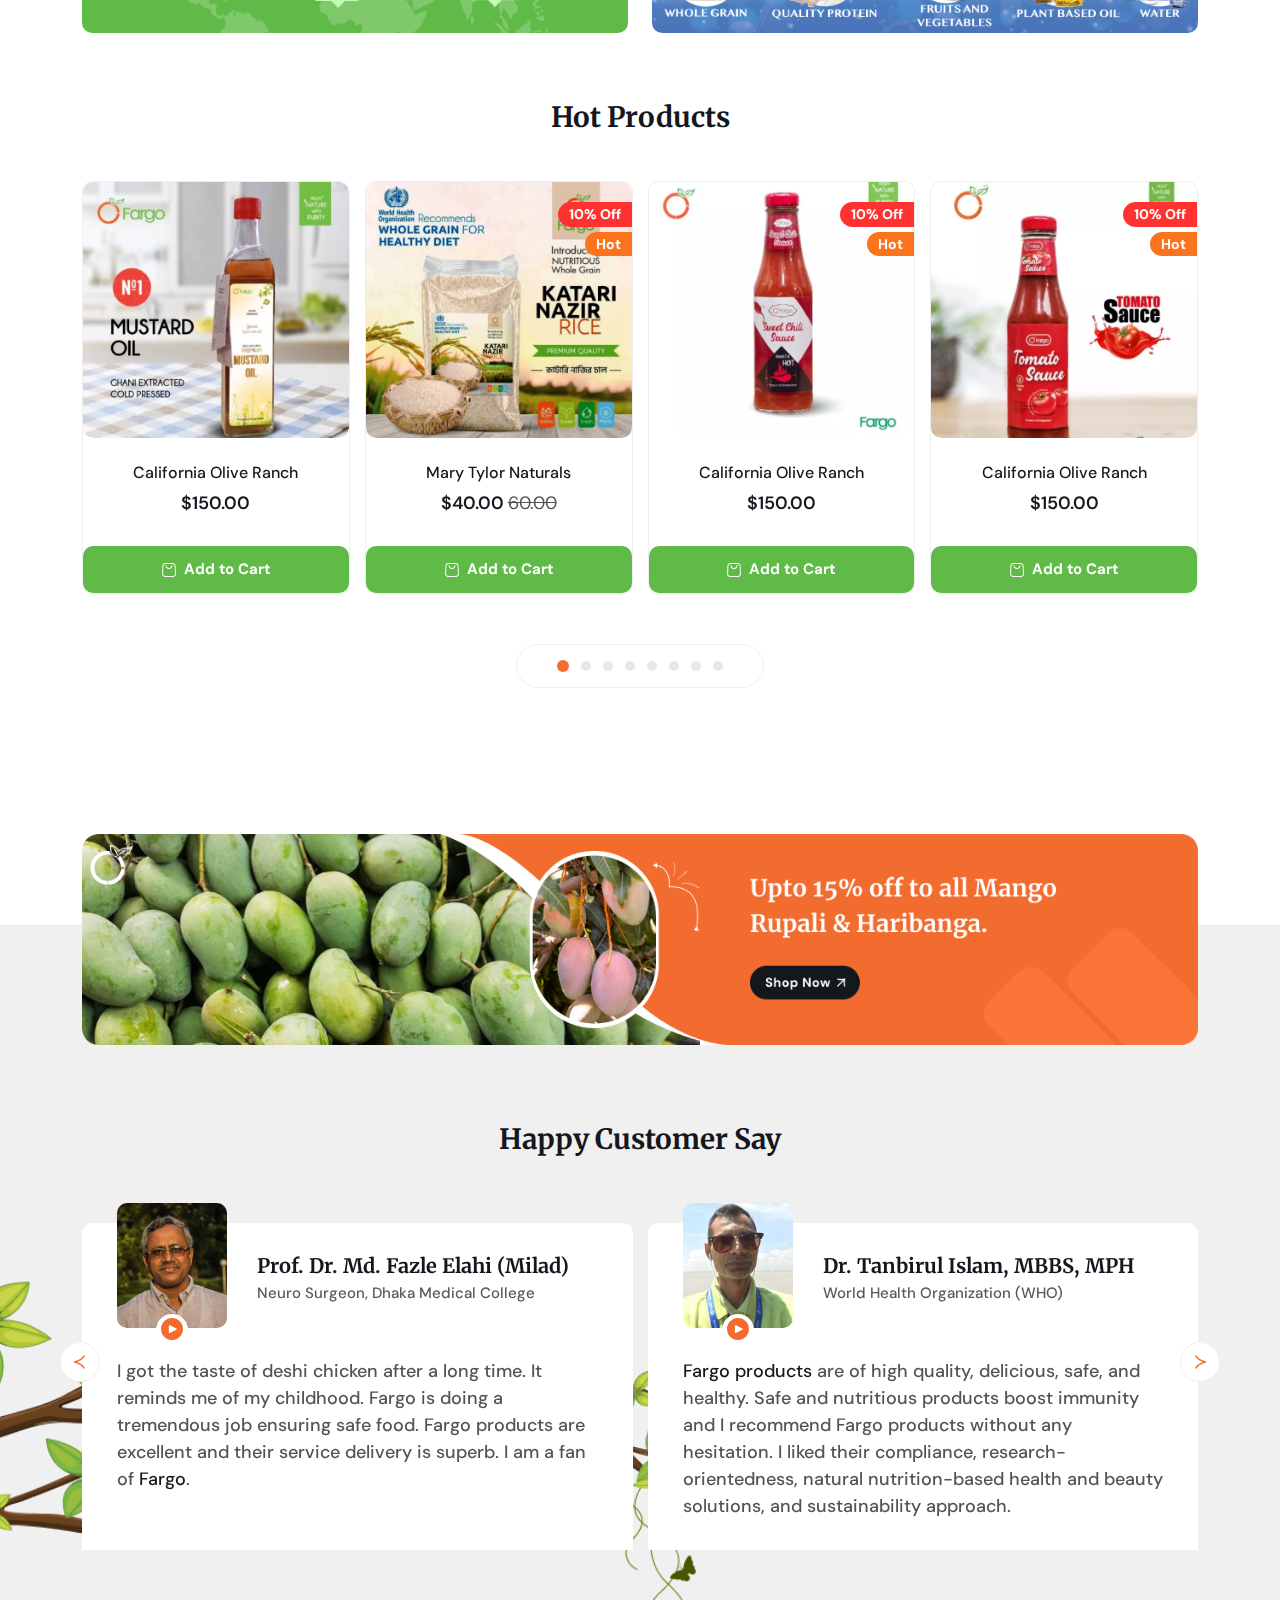
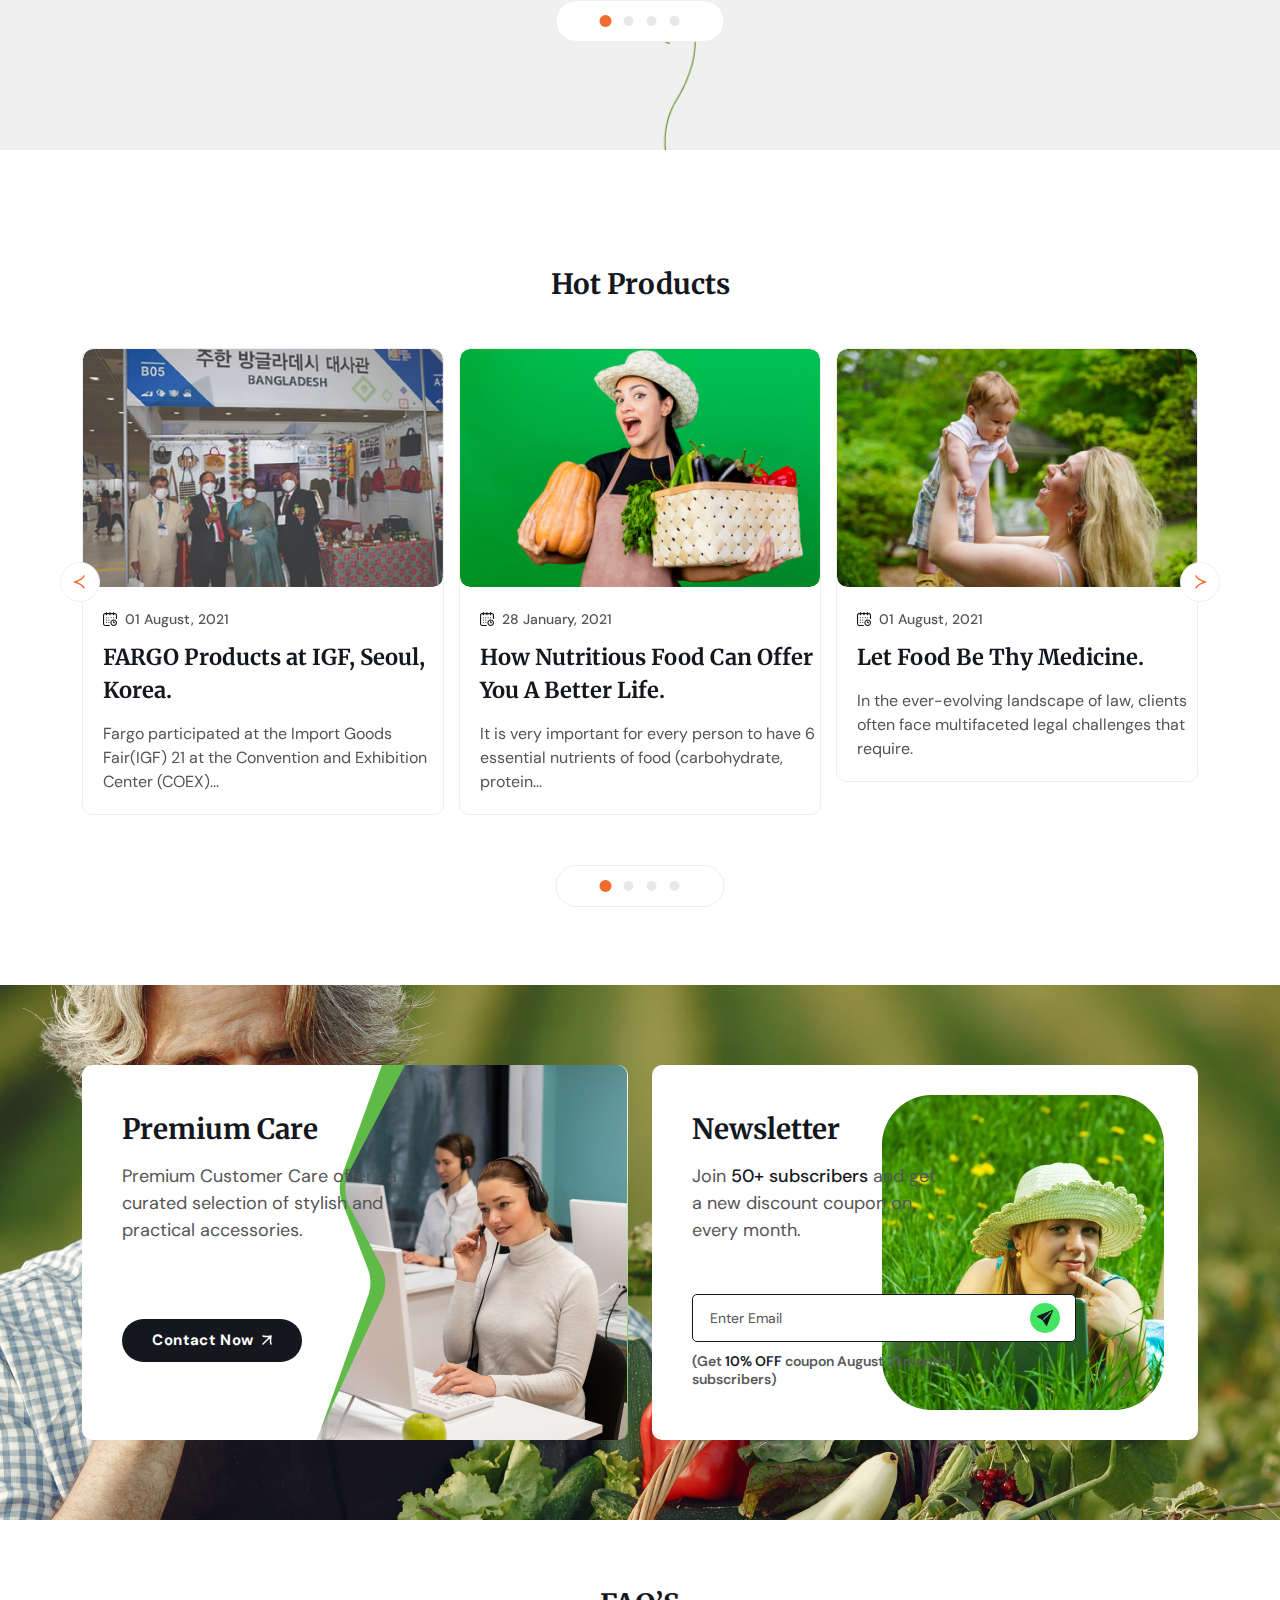
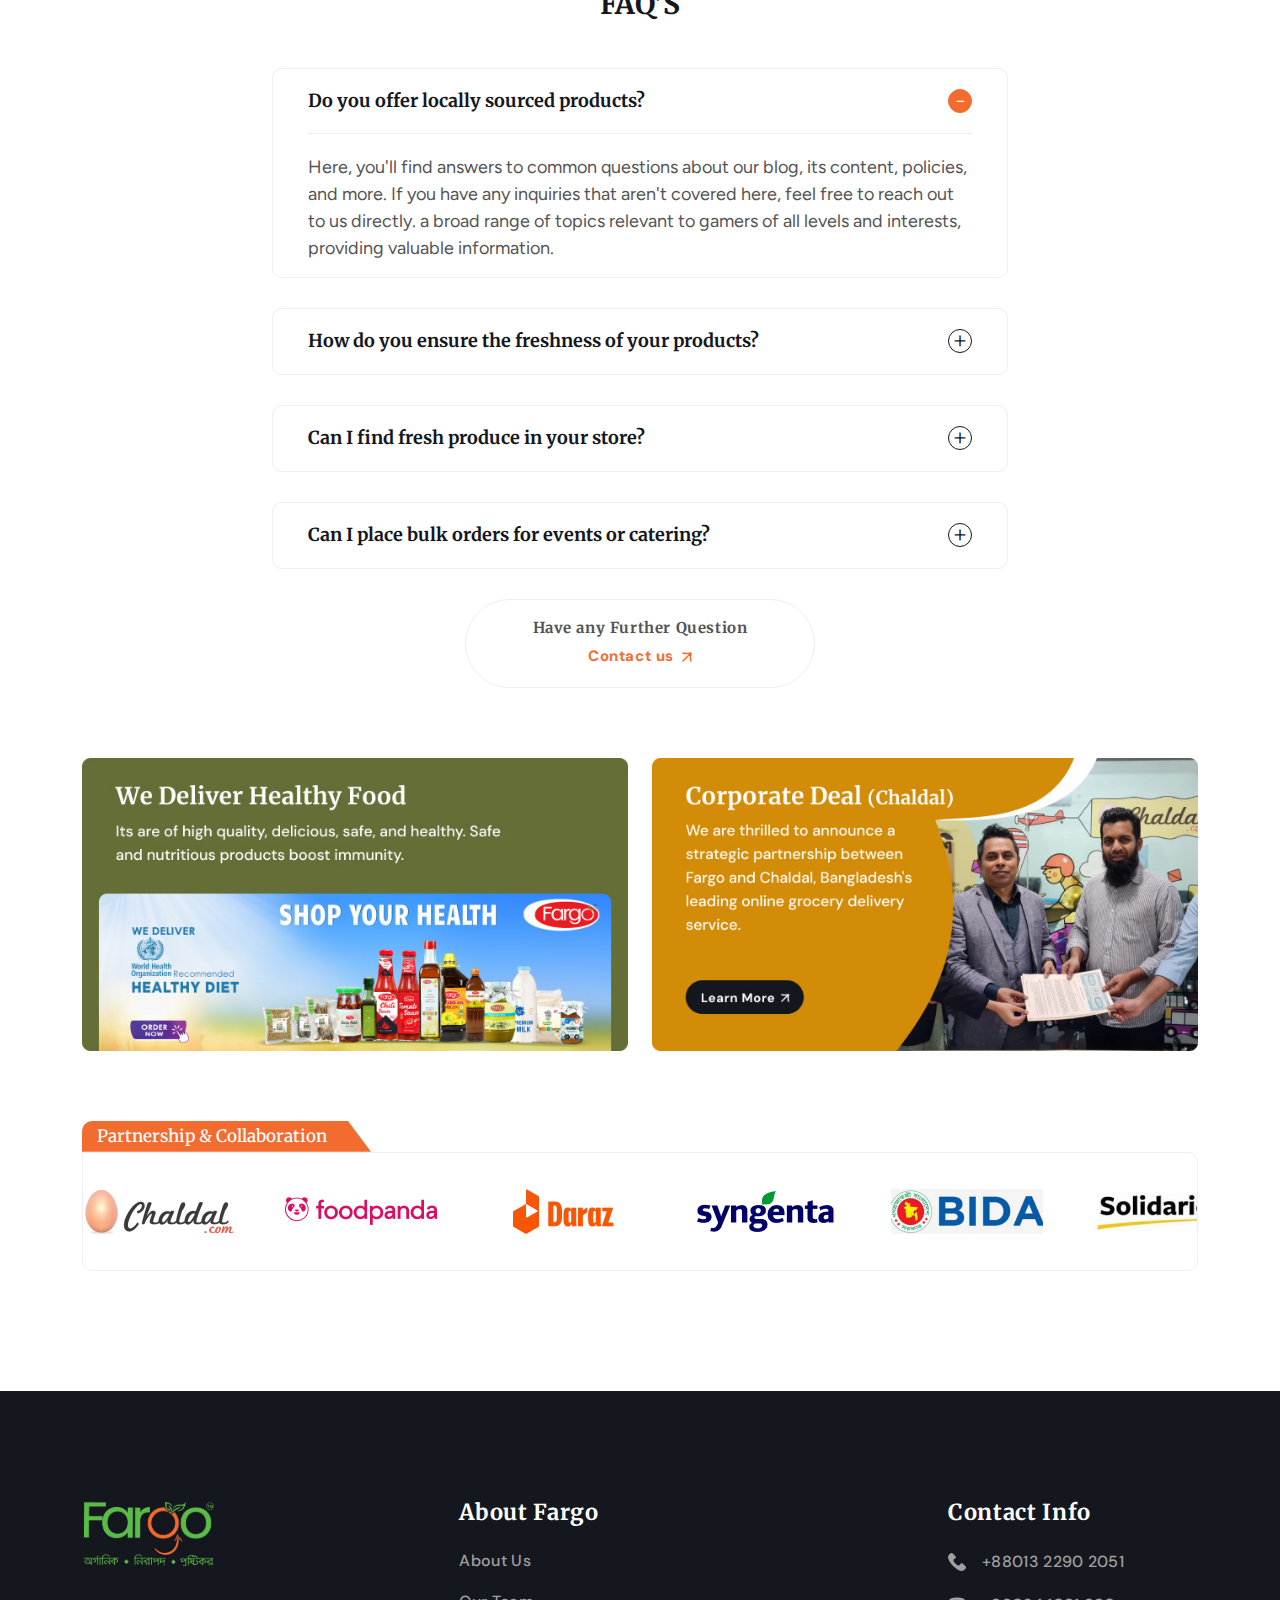
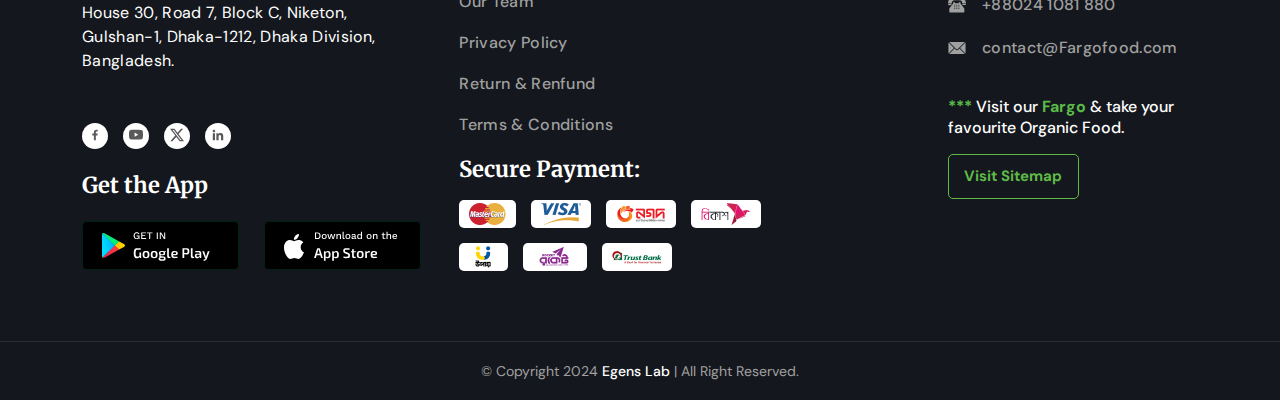
==== commit 9523ab57: "team pagecs" ====
--- a/index.html
+++ b/index.html
@@ -289,6 +289,7 @@
                     </div>
                 </div>
             </div>
+            <div class="banner-pagination"></div>
         </div>
     </div>
     <!-- Banner section ends here -->
@@ -662,61 +663,81 @@
                 class="row gy-4 g-4 justify-content-center row-cols-xxl-6 row-cols-xl-5 row-cols-lg-4 row-cols-md-3 row-cols-sm-3 row-cols-2">
                 <div class="col">
                     <a href="#" class="category-content text-center">
-                        <img src="assets/image/category-image.png" alt="">
+                        <div class="cat-img">
+                            <img src="assets/image/category-image.png" alt="">
+                        </div>
                         <h6>Spices</h6>
                     </a>
                 </div>
                 <div class="col">
                     <a href="#" class="category-content text-center">
-                        <img src="assets/image/category-image2.png" alt="">
+                        <div class="cat-img">
+                            <img src="assets/image/category-image2.png" alt="">
+                        </div>
                         <h6>Dates</h6>
                     </a>
                 </div>
                 <div class="col">
                     <a href="#" class="category-content text-center">
-                        <img src="assets/image/category-image3.png" alt="">
+                        <div class="cat-img">
+                            <img src="assets/image/category-image3.png" alt="">
+                        </div>
                         <h6>Honey</h6>
                     </a>
                 </div>
                 <div class="col">
                     <a href="#" class="category-content text-center">
-                        <img src="assets/image/category-image4.png" alt="">
+                        <div class="cat-img">
+                            <img src="assets/image/category-image4.png" alt="">
+                        </div>
                         <h6>Pure Ghee</h6>
                     </a>
                 </div>
                 <div class="col">
                     <a href="#" class="category-content text-center">
-                        <img src="assets/image/category-image5.png" alt="">
+                        <div class="cat-img">
+                            <img src="assets/image/category-image5.png" alt="">
+                        </div>
                         <h6>Oils & Extracts</h6>
                     </a>
                 </div>
                 <div class="col">
                     <a href="#" class="category-content text-center">
-                        <img src="assets/image/category-image6.png" alt="">
+                        <div class="cat-img">
+                            <img src="assets/image/category-image6.png" alt="">
+                        </div>
                         <h6>Dried Fish</h6>
                     </a>
                 </div>
                 <div class="col">
                     <a href="#" class="category-content text-center">
-                        <img src="assets/image/category-image7.png" alt="">
+                        <div class="cat-img">
+                            <img src="assets/image/category-image7.png" alt="">
+                        </div>
                         <h6>Fresh Tea</h6>
                     </a>
                 </div>
                 <div class="col">
                     <a href="#" class="category-content text-center">
-                        <img src="assets/image/category-image8.png" alt="">
+                        <div class="cat-img">
+                            <img src="assets/image/category-image8.png" alt="">
+                        </div>
                         <h6>Pickle</h6>
                     </a>
                 </div>
                 <div class="col">
                     <a href="#" class="category-content text-center">
-                        <img src="assets/image/category-image9.png" alt="">
+                        <div class="cat-img">
+                            <img src="assets/image/category-image9.png" alt="">
+                        </div>
                         <h6>Granis</h6>
                     </a>
                 </div>
                 <div class="col">
                     <a href="#" class="category-content text-center">
-                        <img src="assets/image/category-image10.png" alt="">
+                        <div class="cat-img">
+                            <img src="assets/image/category-image10.png" alt="">
+                        </div>
                         <h6>Sauces</h6>
                     </a>
                 </div>
@@ -1131,27 +1152,15 @@
                         <div class="slider-btn prev-1">
                             <svg width="14" height="14" viewBox="0 0 14 14" fill="none"
                                 xmlns="http://www.w3.org/2000/svg">
-                                <mask id="mask0_1583_345" style="mask-type:alpha" maskUnits="userSpaceOnUse" x="0" y="0"
-                                    width="14" height="14">
-                                    <rect width="14" height="14" fill="#DA8E8E" />
-                                </mask>
-                                <g mask="url(#mask0_1583_345)">
-                                    <path d="M11 13C10 10.5 5 8 2 7C5 6 9.5 4.5 11 1" stroke="white" stroke-width="1.5"
-                                        stroke-linecap="round" />
-                                </g>
+                                <path d="M11 13C10 10.5 5 8 2 7C5 6 9.5 4.5 11 1" stroke="white" stroke-width="1.5"
+                                    stroke-linecap="round" />
                             </svg>
                         </div>
                         <div class="slider-btn next-1">
                             <svg width="14" height="14" viewBox="0 0 14 14" fill="none"
                                 xmlns="http://www.w3.org/2000/svg">
-                                <mask id="mask0_1583_340" style="mask-type:alpha" maskUnits="userSpaceOnUse" x="0" y="0"
-                                    width="14" height="14">
-                                    <rect width="14" height="14" transform="matrix(-1 0 0 1 14 0)" fill="#DA8E8E" />
-                                </mask>
-                                <g mask="url(#mask0_1583_340)">
-                                    <path d="M3 13C4 10.5 9 8 12 7C9 6 4.5 4.5 3 1" stroke="#1E1E1E" stroke-width="1.5"
-                                        stroke-linecap="round" />
-                                </g>
+                                <path d="M3 13C4 10.5 9 8 12 7C9 6 4.5 4.5 3 1" stroke="#1E1E1E" stroke-width="1.5"
+                                    stroke-linecap="round" />
                             </svg>
                         </div>
                     </div>
@@ -1159,56 +1168,39 @@
                         <div class="swiper-wrapper">
                             <div class="swiper-slide">
                                 <div class="blog-post-card">
-                                    <div class="blog-post-image">
+                                    <a href="#" class="blog-post-image">
                                         <img src="assets/image/blog-post-image.png" alt="">
-                                    </div>
+                                    </a>
                                     <div class="blog-post-content">
-                                        <span>
-                                            <svg width="14" height="14" viewBox="0 0 14 14" fill="none"
+                                        <a href="#">
+                                            <svg width="14" height="14" viewBox="0 0 14 14"
                                                 xmlns="http://www.w3.org/2000/svg">
-                                                <g clip-path="url(#clip0_334_10364)">
-                                                    <path
-                                                        d="M10.5547 6.28906C10.8567 6.28906 11.1016 6.04422 11.1016 5.74219C11.1016 5.44016 10.8567 5.19531 10.5547 5.19531C10.2527 5.19531 10.0078 5.44016 10.0078 5.74219C10.0078 6.04422 10.2527 6.28906 10.5547 6.28906Z"
-                                                        fill="#14171D" />
-                                                    <path
-                                                        d="M11.8125 1.09375H11.1016V0.546875C11.1016 0.244836 10.8567 0 10.5547 0C10.2526 0 10.0078 0.244836 10.0078 0.546875V1.09375H7.51953V0.546875C7.51953 0.244836 7.2747 0 6.97266 0C6.67062 0 6.42578 0.244836 6.42578 0.546875V1.09375H3.96484V0.546875C3.96484 0.244836 3.72001 0 3.41797 0C3.11593 0 2.87109 0.244836 2.87109 0.546875V1.09375H2.1875C0.981313 1.09375 0 2.07506 0 3.28125V11.8125C0 13.0187 0.981313 14 2.1875 14H6.37109C6.67313 14 6.91797 13.7552 6.91797 13.4531C6.91797 13.1511 6.67313 12.9062 6.37109 12.9062H2.1875C1.58441 12.9062 1.09375 12.4156 1.09375 11.8125V3.28125C1.09375 2.67816 1.58441 2.1875 2.1875 2.1875H2.87109V2.73438C2.87109 3.03641 3.11593 3.28125 3.41797 3.28125C3.72001 3.28125 3.96484 3.03641 3.96484 2.73438V2.1875H6.42578V2.73438C6.42578 3.03641 6.67062 3.28125 6.97266 3.28125C7.2747 3.28125 7.51953 3.03641 7.51953 2.73438V2.1875H10.0078V2.73438C10.0078 3.03641 10.2526 3.28125 10.5547 3.28125C10.8567 3.28125 11.1016 3.03641 11.1016 2.73438V2.1875H11.8125C12.4156 2.1875 12.9062 2.67816 12.9062 3.28125V6.39844C12.9062 6.70048 13.1511 6.94531 13.4531 6.94531C13.7552 6.94531 14 6.70048 14 6.39844V3.28125C14 2.07506 13.0187 1.09375 11.8125 1.09375Z"
-                                                        fill="#14171D" />
-                                                    <path
-                                                        d="M10.6914 7.38281C8.86703 7.38281 7.38281 8.86703 7.38281 10.6914C7.38281 12.5158 8.86703 14 10.6914 14C12.5158 14 14 12.5158 14 10.6914C14 8.86703 12.5158 7.38281 10.6914 7.38281ZM10.6914 12.9062C9.47015 12.9062 8.47656 11.9127 8.47656 10.6914C8.47656 9.47012 9.47015 8.47656 10.6914 8.47656C11.9127 8.47656 12.9062 9.47012 12.9062 10.6914C12.9062 11.9127 11.9127 12.9062 10.6914 12.9062Z"
-                                                        fill="#14171D" />
-                                                    <path
-                                                        d="M11.4844 10.1445H11.2383V9.57031C11.2383 9.26827 10.9934 9.02344 10.6914 9.02344C10.3894 9.02344 10.1445 9.26827 10.1445 9.57031V10.6914C10.1445 10.9934 10.3894 11.2383 10.6914 11.2383H11.4844C11.7864 11.2383 12.0312 10.9934 12.0312 10.6914C12.0312 10.3894 11.7864 10.1445 11.4844 10.1445Z"
-                                                        fill="#14171D" />
-                                                    <path
-                                                        d="M8.17578 6.28906C8.47781 6.28906 8.72266 6.04422 8.72266 5.74219C8.72266 5.44016 8.47781 5.19531 8.17578 5.19531C7.87375 5.19531 7.62891 5.44016 7.62891 5.74219C7.62891 6.04422 7.87375 6.28906 8.17578 6.28906Z"
-                                                        fill="#14171D" />
-                                                    <path
-                                                        d="M5.79688 8.66797C6.09891 8.66797 6.34375 8.42312 6.34375 8.12109C6.34375 7.81906 6.09891 7.57422 5.79688 7.57422C5.49484 7.57422 5.25 7.81906 5.25 8.12109C5.25 8.42312 5.49484 8.66797 5.79688 8.66797Z"
-                                                        fill="#14171D" />
-                                                    <path
-                                                        d="M3.41797 6.28906C3.72 6.28906 3.96484 6.04422 3.96484 5.74219C3.96484 5.44016 3.72 5.19531 3.41797 5.19531C3.11594 5.19531 2.87109 5.44016 2.87109 5.74219C2.87109 6.04422 3.11594 6.28906 3.41797 6.28906Z"
-                                                        fill="#14171D" />
-                                                    <path
-                                                        d="M3.41797 8.66797C3.72 8.66797 3.96484 8.42312 3.96484 8.12109C3.96484 7.81906 3.72 7.57422 3.41797 7.57422C3.11594 7.57422 2.87109 7.81906 2.87109 8.12109C2.87109 8.42312 3.11594 8.66797 3.41797 8.66797Z"
-                                                        fill="#14171D" />
-                                                    <path
-                                                        d="M3.41797 11.0469C3.72 11.0469 3.96484 10.802 3.96484 10.5C3.96484 10.198 3.72 9.95312 3.41797 9.95312C3.11594 9.95312 2.87109 10.198 2.87109 10.5C2.87109 10.802 3.11594 11.0469 3.41797 11.0469Z"
-                                                        fill="#14171D" />
-                                                    <path
-                                                        d="M5.79688 11.0469C6.09891 11.0469 6.34375 10.802 6.34375 10.5C6.34375 10.198 6.09891 9.95312 5.79688 9.95312C5.49484 9.95312 5.25 10.198 5.25 10.5C5.25 10.802 5.49484 11.0469 5.79688 11.0469Z"
-                                                        fill="#14171D" />
-                                                    <path
-                                                        d="M5.79688 6.28906C6.09891 6.28906 6.34375 6.04422 6.34375 5.74219C6.34375 5.44016 6.09891 5.19531 5.79688 5.19531C5.49484 5.19531 5.25 5.44016 5.25 5.74219C5.25 6.04422 5.49484 6.28906 5.79688 6.28906Z"
-                                                        fill="#14171D" />
-                                                </g>
-                                                <defs>
-                                                    <clipPath id="clip0_334_10364">
-                                                        <rect width="14" height="14" fill="white" />
-                                                    </clipPath>
-                                                </defs>
+                                                <path
+                                                    d="M10.5547 6.28906C10.8567 6.28906 11.1016 6.04422 11.1016 5.74219C11.1016 5.44016 10.8567 5.19531 10.5547 5.19531C10.2527 5.19531 10.0078 5.44016 10.0078 5.74219C10.0078 6.04422 10.2527 6.28906 10.5547 6.28906Z" />
+                                                <path
+                                                    d="M11.8125 1.09375H11.1016V0.546875C11.1016 0.244836 10.8567 0 10.5547 0C10.2526 0 10.0078 0.244836 10.0078 0.546875V1.09375H7.51953V0.546875C7.51953 0.244836 7.2747 0 6.97266 0C6.67062 0 6.42578 0.244836 6.42578 0.546875V1.09375H3.96484V0.546875C3.96484 0.244836 3.72001 0 3.41797 0C3.11593 0 2.87109 0.244836 2.87109 0.546875V1.09375H2.1875C0.981313 1.09375 0 2.07506 0 3.28125V11.8125C0 13.0187 0.981313 14 2.1875 14H6.37109C6.67313 14 6.91797 13.7552 6.91797 13.4531C6.91797 13.1511 6.67313 12.9062 6.37109 12.9062H2.1875C1.58441 12.9062 1.09375 12.4156 1.09375 11.8125V3.28125C1.09375 2.67816 1.58441 2.1875 2.1875 2.1875H2.87109V2.73438C2.87109 3.03641 3.11593 3.28125 3.41797 3.28125C3.72001 3.28125 3.96484 3.03641 3.96484 2.73438V2.1875H6.42578V2.73438C6.42578 3.03641 6.67062 3.28125 6.97266 3.28125C7.2747 3.28125 7.51953 3.03641 7.51953 2.73438V2.1875H10.0078V2.73438C10.0078 3.03641 10.2526 3.28125 10.5547 3.28125C10.8567 3.28125 11.1016 3.03641 11.1016 2.73438V2.1875H11.8125C12.4156 2.1875 12.9062 2.67816 12.9062 3.28125V6.39844C12.9062 6.70048 13.1511 6.94531 13.4531 6.94531C13.7552 6.94531 14 6.70048 14 6.39844V3.28125C14 2.07506 13.0187 1.09375 11.8125 1.09375Z" />
+                                                <path
+                                                    d="M10.6914 7.38281C8.86703 7.38281 7.38281 8.86703 7.38281 10.6914C7.38281 12.5158 8.86703 14 10.6914 14C12.5158 14 14 12.5158 14 10.6914C14 8.86703 12.5158 7.38281 10.6914 7.38281ZM10.6914 12.9062C9.47015 12.9062 8.47656 11.9127 8.47656 10.6914C8.47656 9.47012 9.47015 8.47656 10.6914 8.47656C11.9127 8.47656 12.9062 9.47012 12.9062 10.6914C12.9062 11.9127 11.9127 12.9062 10.6914 12.9062Z" />
+                                                <path
+                                                    d="M11.4844 10.1445H11.2383V9.57031C11.2383 9.26827 10.9934 9.02344 10.6914 9.02344C10.3894 9.02344 10.1445 9.26827 10.1445 9.57031V10.6914C10.1445 10.9934 10.3894 11.2383 10.6914 11.2383H11.4844C11.7864 11.2383 12.0312 10.9934 12.0312 10.6914C12.0312 10.3894 11.7864 10.1445 11.4844 10.1445Z" />
+                                                <path
+                                                    d="M8.17578 6.28906C8.47781 6.28906 8.72266 6.04422 8.72266 5.74219C8.72266 5.44016 8.47781 5.19531 8.17578 5.19531C7.87375 5.19531 7.62891 5.44016 7.62891 5.74219C7.62891 6.04422 7.87375 6.28906 8.17578 6.28906Z" />
+                                                <path
+                                                    d="M5.79688 8.66797C6.09891 8.66797 6.34375 8.42312 6.34375 8.12109C6.34375 7.81906 6.09891 7.57422 5.79688 7.57422C5.49484 7.57422 5.25 7.81906 5.25 8.12109C5.25 8.42312 5.49484 8.66797 5.79688 8.66797Z" />
+                                                <path
+                                                    d="M3.41797 6.28906C3.72 6.28906 3.96484 6.04422 3.96484 5.74219C3.96484 5.44016 3.72 5.19531 3.41797 5.19531C3.11594 5.19531 2.87109 5.44016 2.87109 5.74219C2.87109 6.04422 3.11594 6.28906 3.41797 6.28906Z" />
+                                                <path
+                                                    d="M3.41797 8.66797C3.72 8.66797 3.96484 8.42312 3.96484 8.12109C3.96484 7.81906 3.72 7.57422 3.41797 7.57422C3.11594 7.57422 2.87109 7.81906 2.87109 8.12109C2.87109 8.42312 3.11594 8.66797 3.41797 8.66797Z"
+                                                    fill="#14171D" />
+                                                <path
+                                                    d="M3.41797 11.0469C3.72 11.0469 3.96484 10.802 3.96484 10.5C3.96484 10.198 3.72 9.95312 3.41797 9.95312C3.11594 9.95312 2.87109 10.198 2.87109 10.5C2.87109 10.802 3.11594 11.0469 3.41797 11.0469Z" />
+                                                <path
+                                                    d="M5.79688 11.0469C6.09891 11.0469 6.34375 10.802 6.34375 10.5C6.34375 10.198 6.09891 9.95312 5.79688 9.95312C5.49484 9.95312 5.25 10.198 5.25 10.5C5.25 10.802 5.49484 11.0469 5.79688 11.0469Z" />
+                                                <path
+                                                    d="M5.79688 6.28906C6.09891 6.28906 6.34375 6.04422 6.34375 5.74219C6.34375 5.44016 6.09891 5.19531 5.79688 5.19531C5.49484 5.19531 5.25 5.44016 5.25 5.74219C5.25 6.04422 5.49484 6.28906 5.79688 6.28906Z" />
                                             </svg>
                                             01 August, 2021
-                                        </span>
+                                        </a>
                                         <h5><a href="#">FARGO Products at IGF, Seoul, Korea.</a></h5>
                                         <p>Fargo participated at the Import Goods Fair(IGF) 21 at the Convention and
                                             Exhibition Center (COEX)...</p>
@@ -1217,56 +1209,39 @@
                             </div>
                             <div class="swiper-slide">
                                 <div class="blog-post-card">
-                                    <div class="blog-post-image">
+                                    <a href="#" class="blog-post-image">
                                         <img src="assets/image/blog-post-image2.png" alt="">
-                                    </div>
+                                    </a>
                                     <div class="blog-post-content">
-                                        <span>
-                                            <svg width="14" height="14" viewBox="0 0 14 14" fill="none"
+                                        <a href="#">
+                                            <svg width="14" height="14" viewBox="0 0 14 14"
                                                 xmlns="http://www.w3.org/2000/svg">
-                                                <g clip-path="url(#clip0_334_10364)">
-                                                    <path
-                                                        d="M10.5547 6.28906C10.8567 6.28906 11.1016 6.04422 11.1016 5.74219C11.1016 5.44016 10.8567 5.19531 10.5547 5.19531C10.2527 5.19531 10.0078 5.44016 10.0078 5.74219C10.0078 6.04422 10.2527 6.28906 10.5547 6.28906Z"
-                                                        fill="#14171D" />
-                                                    <path
-                                                        d="M11.8125 1.09375H11.1016V0.546875C11.1016 0.244836 10.8567 0 10.5547 0C10.2526 0 10.0078 0.244836 10.0078 0.546875V1.09375H7.51953V0.546875C7.51953 0.244836 7.2747 0 6.97266 0C6.67062 0 6.42578 0.244836 6.42578 0.546875V1.09375H3.96484V0.546875C3.96484 0.244836 3.72001 0 3.41797 0C3.11593 0 2.87109 0.244836 2.87109 0.546875V1.09375H2.1875C0.981313 1.09375 0 2.07506 0 3.28125V11.8125C0 13.0187 0.981313 14 2.1875 14H6.37109C6.67313 14 6.91797 13.7552 6.91797 13.4531C6.91797 13.1511 6.67313 12.9062 6.37109 12.9062H2.1875C1.58441 12.9062 1.09375 12.4156 1.09375 11.8125V3.28125C1.09375 2.67816 1.58441 2.1875 2.1875 2.1875H2.87109V2.73438C2.87109 3.03641 3.11593 3.28125 3.41797 3.28125C3.72001 3.28125 3.96484 3.03641 3.96484 2.73438V2.1875H6.42578V2.73438C6.42578 3.03641 6.67062 3.28125 6.97266 3.28125C7.2747 3.28125 7.51953 3.03641 7.51953 2.73438V2.1875H10.0078V2.73438C10.0078 3.03641 10.2526 3.28125 10.5547 3.28125C10.8567 3.28125 11.1016 3.03641 11.1016 2.73438V2.1875H11.8125C12.4156 2.1875 12.9062 2.67816 12.9062 3.28125V6.39844C12.9062 6.70048 13.1511 6.94531 13.4531 6.94531C13.7552 6.94531 14 6.70048 14 6.39844V3.28125C14 2.07506 13.0187 1.09375 11.8125 1.09375Z"
-                                                        fill="#14171D" />
-                                                    <path
-                                                        d="M10.6914 7.38281C8.86703 7.38281 7.38281 8.86703 7.38281 10.6914C7.38281 12.5158 8.86703 14 10.6914 14C12.5158 14 14 12.5158 14 10.6914C14 8.86703 12.5158 7.38281 10.6914 7.38281ZM10.6914 12.9062C9.47015 12.9062 8.47656 11.9127 8.47656 10.6914C8.47656 9.47012 9.47015 8.47656 10.6914 8.47656C11.9127 8.47656 12.9062 9.47012 12.9062 10.6914C12.9062 11.9127 11.9127 12.9062 10.6914 12.9062Z"
-                                                        fill="#14171D" />
-                                                    <path
-                                                        d="M11.4844 10.1445H11.2383V9.57031C11.2383 9.26827 10.9934 9.02344 10.6914 9.02344C10.3894 9.02344 10.1445 9.26827 10.1445 9.57031V10.6914C10.1445 10.9934 10.3894 11.2383 10.6914 11.2383H11.4844C11.7864 11.2383 12.0312 10.9934 12.0312 10.6914C12.0312 10.3894 11.7864 10.1445 11.4844 10.1445Z"
-                                                        fill="#14171D" />
-                                                    <path
-                                                        d="M8.17578 6.28906C8.47781 6.28906 8.72266 6.04422 8.72266 5.74219C8.72266 5.44016 8.47781 5.19531 8.17578 5.19531C7.87375 5.19531 7.62891 5.44016 7.62891 5.74219C7.62891 6.04422 7.87375 6.28906 8.17578 6.28906Z"
-                                                        fill="#14171D" />
-                                                    <path
-                                                        d="M5.79688 8.66797C6.09891 8.66797 6.34375 8.42312 6.34375 8.12109C6.34375 7.81906 6.09891 7.57422 5.79688 7.57422C5.49484 7.57422 5.25 7.81906 5.25 8.12109C5.25 8.42312 5.49484 8.66797 5.79688 8.66797Z"
-                                                        fill="#14171D" />
-                                                    <path
-                                                        d="M3.41797 6.28906C3.72 6.28906 3.96484 6.04422 3.96484 5.74219C3.96484 5.44016 3.72 5.19531 3.41797 5.19531C3.11594 5.19531 2.87109 5.44016 2.87109 5.74219C2.87109 6.04422 3.11594 6.28906 3.41797 6.28906Z"
-                                                        fill="#14171D" />
-                                                    <path
-                                                        d="M3.41797 8.66797C3.72 8.66797 3.96484 8.42312 3.96484 8.12109C3.96484 7.81906 3.72 7.57422 3.41797 7.57422C3.11594 7.57422 2.87109 7.81906 2.87109 8.12109C2.87109 8.42312 3.11594 8.66797 3.41797 8.66797Z"
-                                                        fill="#14171D" />
-                                                    <path
-                                                        d="M3.41797 11.0469C3.72 11.0469 3.96484 10.802 3.96484 10.5C3.96484 10.198 3.72 9.95312 3.41797 9.95312C3.11594 9.95312 2.87109 10.198 2.87109 10.5C2.87109 10.802 3.11594 11.0469 3.41797 11.0469Z"
-                                                        fill="#14171D" />
-                                                    <path
-                                                        d="M5.79688 11.0469C6.09891 11.0469 6.34375 10.802 6.34375 10.5C6.34375 10.198 6.09891 9.95312 5.79688 9.95312C5.49484 9.95312 5.25 10.198 5.25 10.5C5.25 10.802 5.49484 11.0469 5.79688 11.0469Z"
-                                                        fill="#14171D" />
-                                                    <path
-                                                        d="M5.79688 6.28906C6.09891 6.28906 6.34375 6.04422 6.34375 5.74219C6.34375 5.44016 6.09891 5.19531 5.79688 5.19531C5.49484 5.19531 5.25 5.44016 5.25 5.74219C5.25 6.04422 5.49484 6.28906 5.79688 6.28906Z"
-                                                        fill="#14171D" />
-                                                </g>
-                                                <defs>
-                                                    <clipPath id="clip0_334_10364">
-                                                        <rect width="14" height="14" fill="white" />
-                                                    </clipPath>
-                                                </defs>
+                                                <path
+                                                    d="M10.5547 6.28906C10.8567 6.28906 11.1016 6.04422 11.1016 5.74219C11.1016 5.44016 10.8567 5.19531 10.5547 5.19531C10.2527 5.19531 10.0078 5.44016 10.0078 5.74219C10.0078 6.04422 10.2527 6.28906 10.5547 6.28906Z" />
+                                                <path
+                                                    d="M11.8125 1.09375H11.1016V0.546875C11.1016 0.244836 10.8567 0 10.5547 0C10.2526 0 10.0078 0.244836 10.0078 0.546875V1.09375H7.51953V0.546875C7.51953 0.244836 7.2747 0 6.97266 0C6.67062 0 6.42578 0.244836 6.42578 0.546875V1.09375H3.96484V0.546875C3.96484 0.244836 3.72001 0 3.41797 0C3.11593 0 2.87109 0.244836 2.87109 0.546875V1.09375H2.1875C0.981313 1.09375 0 2.07506 0 3.28125V11.8125C0 13.0187 0.981313 14 2.1875 14H6.37109C6.67313 14 6.91797 13.7552 6.91797 13.4531C6.91797 13.1511 6.67313 12.9062 6.37109 12.9062H2.1875C1.58441 12.9062 1.09375 12.4156 1.09375 11.8125V3.28125C1.09375 2.67816 1.58441 2.1875 2.1875 2.1875H2.87109V2.73438C2.87109 3.03641 3.11593 3.28125 3.41797 3.28125C3.72001 3.28125 3.96484 3.03641 3.96484 2.73438V2.1875H6.42578V2.73438C6.42578 3.03641 6.67062 3.28125 6.97266 3.28125C7.2747 3.28125 7.51953 3.03641 7.51953 2.73438V2.1875H10.0078V2.73438C10.0078 3.03641 10.2526 3.28125 10.5547 3.28125C10.8567 3.28125 11.1016 3.03641 11.1016 2.73438V2.1875H11.8125C12.4156 2.1875 12.9062 2.67816 12.9062 3.28125V6.39844C12.9062 6.70048 13.1511 6.94531 13.4531 6.94531C13.7552 6.94531 14 6.70048 14 6.39844V3.28125C14 2.07506 13.0187 1.09375 11.8125 1.09375Z" />
+                                                <path
+                                                    d="M10.6914 7.38281C8.86703 7.38281 7.38281 8.86703 7.38281 10.6914C7.38281 12.5158 8.86703 14 10.6914 14C12.5158 14 14 12.5158 14 10.6914C14 8.86703 12.5158 7.38281 10.6914 7.38281ZM10.6914 12.9062C9.47015 12.9062 8.47656 11.9127 8.47656 10.6914C8.47656 9.47012 9.47015 8.47656 10.6914 8.47656C11.9127 8.47656 12.9062 9.47012 12.9062 10.6914C12.9062 11.9127 11.9127 12.9062 10.6914 12.9062Z" />
+                                                <path
+                                                    d="M11.4844 10.1445H11.2383V9.57031C11.2383 9.26827 10.9934 9.02344 10.6914 9.02344C10.3894 9.02344 10.1445 9.26827 10.1445 9.57031V10.6914C10.1445 10.9934 10.3894 11.2383 10.6914 11.2383H11.4844C11.7864 11.2383 12.0312 10.9934 12.0312 10.6914C12.0312 10.3894 11.7864 10.1445 11.4844 10.1445Z" />
+                                                <path
+                                                    d="M8.17578 6.28906C8.47781 6.28906 8.72266 6.04422 8.72266 5.74219C8.72266 5.44016 8.47781 5.19531 8.17578 5.19531C7.87375 5.19531 7.62891 5.44016 7.62891 5.74219C7.62891 6.04422 7.87375 6.28906 8.17578 6.28906Z" />
+                                                <path
+                                                    d="M5.79688 8.66797C6.09891 8.66797 6.34375 8.42312 6.34375 8.12109C6.34375 7.81906 6.09891 7.57422 5.79688 7.57422C5.49484 7.57422 5.25 7.81906 5.25 8.12109C5.25 8.42312 5.49484 8.66797 5.79688 8.66797Z" />
+                                                <path
+                                                    d="M3.41797 6.28906C3.72 6.28906 3.96484 6.04422 3.96484 5.74219C3.96484 5.44016 3.72 5.19531 3.41797 5.19531C3.11594 5.19531 2.87109 5.44016 2.87109 5.74219C2.87109 6.04422 3.11594 6.28906 3.41797 6.28906Z" />
+                                                <path
+                                                    d="M3.41797 8.66797C3.72 8.66797 3.96484 8.42312 3.96484 8.12109C3.96484 7.81906 3.72 7.57422 3.41797 7.57422C3.11594 7.57422 2.87109 7.81906 2.87109 8.12109C2.87109 8.42312 3.11594 8.66797 3.41797 8.66797Z"
+                                                    fill="#14171D" />
+                                                <path
+                                                    d="M3.41797 11.0469C3.72 11.0469 3.96484 10.802 3.96484 10.5C3.96484 10.198 3.72 9.95312 3.41797 9.95312C3.11594 9.95312 2.87109 10.198 2.87109 10.5C2.87109 10.802 3.11594 11.0469 3.41797 11.0469Z" />
+                                                <path
+                                                    d="M5.79688 11.0469C6.09891 11.0469 6.34375 10.802 6.34375 10.5C6.34375 10.198 6.09891 9.95312 5.79688 9.95312C5.49484 9.95312 5.25 10.198 5.25 10.5C5.25 10.802 5.49484 11.0469 5.79688 11.0469Z" />
+                                                <path
+                                                    d="M5.79688 6.28906C6.09891 6.28906 6.34375 6.04422 6.34375 5.74219C6.34375 5.44016 6.09891 5.19531 5.79688 5.19531C5.49484 5.19531 5.25 5.44016 5.25 5.74219C5.25 6.04422 5.49484 6.28906 5.79688 6.28906Z" />
                                             </svg>
                                             28 January, 2021
-                                        </span>
+                                        </a>
                                         <h5><a href="#">How Nutritious Food Can Offer You A Better Life.</a></h5>
                                         <p>It is very important for every person to have 6 essential nutrients of food
                                             (carbohydrate, protein...</p>
@@ -1275,56 +1250,39 @@
                             </div>
                             <div class="swiper-slide">
                                 <div class="blog-post-card">
-                                    <div class="blog-post-image">
+                                    <a href="#" class="blog-post-image">
                                         <img src="assets/image/blog-post-image3.png" alt="">
-                                    </div>
+                                    </a>
                                     <div class="blog-post-content">
-                                        <span>
-                                            <svg width="14" height="14" viewBox="0 0 14 14" fill="none"
+                                        <a href="#">
+                                            <svg width="14" height="14" viewBox="0 0 14 14"
                                                 xmlns="http://www.w3.org/2000/svg">
-                                                <g clip-path="url(#clip0_334_10364)">
-                                                    <path
-                                                        d="M10.5547 6.28906C10.8567 6.28906 11.1016 6.04422 11.1016 5.74219C11.1016 5.44016 10.8567 5.19531 10.5547 5.19531C10.2527 5.19531 10.0078 5.44016 10.0078 5.74219C10.0078 6.04422 10.2527 6.28906 10.5547 6.28906Z"
-                                                        fill="#14171D" />
-                                                    <path
-                                                        d="M11.8125 1.09375H11.1016V0.546875C11.1016 0.244836 10.8567 0 10.5547 0C10.2526 0 10.0078 0.244836 10.0078 0.546875V1.09375H7.51953V0.546875C7.51953 0.244836 7.2747 0 6.97266 0C6.67062 0 6.42578 0.244836 6.42578 0.546875V1.09375H3.96484V0.546875C3.96484 0.244836 3.72001 0 3.41797 0C3.11593 0 2.87109 0.244836 2.87109 0.546875V1.09375H2.1875C0.981313 1.09375 0 2.07506 0 3.28125V11.8125C0 13.0187 0.981313 14 2.1875 14H6.37109C6.67313 14 6.91797 13.7552 6.91797 13.4531C6.91797 13.1511 6.67313 12.9062 6.37109 12.9062H2.1875C1.58441 12.9062 1.09375 12.4156 1.09375 11.8125V3.28125C1.09375 2.67816 1.58441 2.1875 2.1875 2.1875H2.87109V2.73438C2.87109 3.03641 3.11593 3.28125 3.41797 3.28125C3.72001 3.28125 3.96484 3.03641 3.96484 2.73438V2.1875H6.42578V2.73438C6.42578 3.03641 6.67062 3.28125 6.97266 3.28125C7.2747 3.28125 7.51953 3.03641 7.51953 2.73438V2.1875H10.0078V2.73438C10.0078 3.03641 10.2526 3.28125 10.5547 3.28125C10.8567 3.28125 11.1016 3.03641 11.1016 2.73438V2.1875H11.8125C12.4156 2.1875 12.9062 2.67816 12.9062 3.28125V6.39844C12.9062 6.70048 13.1511 6.94531 13.4531 6.94531C13.7552 6.94531 14 6.70048 14 6.39844V3.28125C14 2.07506 13.0187 1.09375 11.8125 1.09375Z"
-                                                        fill="#14171D" />
-                                                    <path
-                                                        d="M10.6914 7.38281C8.86703 7.38281 7.38281 8.86703 7.38281 10.6914C7.38281 12.5158 8.86703 14 10.6914 14C12.5158 14 14 12.5158 14 10.6914C14 8.86703 12.5158 7.38281 10.6914 7.38281ZM10.6914 12.9062C9.47015 12.9062 8.47656 11.9127 8.47656 10.6914C8.47656 9.47012 9.47015 8.47656 10.6914 8.47656C11.9127 8.47656 12.9062 9.47012 12.9062 10.6914C12.9062 11.9127 11.9127 12.9062 10.6914 12.9062Z"
-                                                        fill="#14171D" />
-                                                    <path
-                                                        d="M11.4844 10.1445H11.2383V9.57031C11.2383 9.26827 10.9934 9.02344 10.6914 9.02344C10.3894 9.02344 10.1445 9.26827 10.1445 9.57031V10.6914C10.1445 10.9934 10.3894 11.2383 10.6914 11.2383H11.4844C11.7864 11.2383 12.0312 10.9934 12.0312 10.6914C12.0312 10.3894 11.7864 10.1445 11.4844 10.1445Z"
-                                                        fill="#14171D" />
-                                                    <path
-                                                        d="M8.17578 6.28906C8.47781 6.28906 8.72266 6.04422 8.72266 5.74219C8.72266 5.44016 8.47781 5.19531 8.17578 5.19531C7.87375 5.19531 7.62891 5.44016 7.62891 5.74219C7.62891 6.04422 7.87375 6.28906 8.17578 6.28906Z"
-                                                        fill="#14171D" />
-                                                    <path
-                                                        d="M5.79688 8.66797C6.09891 8.66797 6.34375 8.42312 6.34375 8.12109C6.34375 7.81906 6.09891 7.57422 5.79688 7.57422C5.49484 7.57422 5.25 7.81906 5.25 8.12109C5.25 8.42312 5.49484 8.66797 5.79688 8.66797Z"
-                                                        fill="#14171D" />
-                                                    <path
-                                                        d="M3.41797 6.28906C3.72 6.28906 3.96484 6.04422 3.96484 5.74219C3.96484 5.44016 3.72 5.19531 3.41797 5.19531C3.11594 5.19531 2.87109 5.44016 2.87109 5.74219C2.87109 6.04422 3.11594 6.28906 3.41797 6.28906Z"
-                                                        fill="#14171D" />
-                                                    <path
-                                                        d="M3.41797 8.66797C3.72 8.66797 3.96484 8.42312 3.96484 8.12109C3.96484 7.81906 3.72 7.57422 3.41797 7.57422C3.11594 7.57422 2.87109 7.81906 2.87109 8.12109C2.87109 8.42312 3.11594 8.66797 3.41797 8.66797Z"
-                                                        fill="#14171D" />
-                                                    <path
-                                                        d="M3.41797 11.0469C3.72 11.0469 3.96484 10.802 3.96484 10.5C3.96484 10.198 3.72 9.95312 3.41797 9.95312C3.11594 9.95312 2.87109 10.198 2.87109 10.5C2.87109 10.802 3.11594 11.0469 3.41797 11.0469Z"
-                                                        fill="#14171D" />
-                                                    <path
-                                                        d="M5.79688 11.0469C6.09891 11.0469 6.34375 10.802 6.34375 10.5C6.34375 10.198 6.09891 9.95312 5.79688 9.95312C5.49484 9.95312 5.25 10.198 5.25 10.5C5.25 10.802 5.49484 11.0469 5.79688 11.0469Z"
-                                                        fill="#14171D" />
-                                                    <path
-                                                        d="M5.79688 6.28906C6.09891 6.28906 6.34375 6.04422 6.34375 5.74219C6.34375 5.44016 6.09891 5.19531 5.79688 5.19531C5.49484 5.19531 5.25 5.44016 5.25 5.74219C5.25 6.04422 5.49484 6.28906 5.79688 6.28906Z"
-                                                        fill="#14171D" />
-                                                </g>
-                                                <defs>
-                                                    <clipPath id="clip0_334_10364">
-                                                        <rect width="14" height="14" fill="white" />
-                                                    </clipPath>
-                                                </defs>
+                                                <path
+                                                    d="M10.5547 6.28906C10.8567 6.28906 11.1016 6.04422 11.1016 5.74219C11.1016 5.44016 10.8567 5.19531 10.5547 5.19531C10.2527 5.19531 10.0078 5.44016 10.0078 5.74219C10.0078 6.04422 10.2527 6.28906 10.5547 6.28906Z" />
+                                                <path
+                                                    d="M11.8125 1.09375H11.1016V0.546875C11.1016 0.244836 10.8567 0 10.5547 0C10.2526 0 10.0078 0.244836 10.0078 0.546875V1.09375H7.51953V0.546875C7.51953 0.244836 7.2747 0 6.97266 0C6.67062 0 6.42578 0.244836 6.42578 0.546875V1.09375H3.96484V0.546875C3.96484 0.244836 3.72001 0 3.41797 0C3.11593 0 2.87109 0.244836 2.87109 0.546875V1.09375H2.1875C0.981313 1.09375 0 2.07506 0 3.28125V11.8125C0 13.0187 0.981313 14 2.1875 14H6.37109C6.67313 14 6.91797 13.7552 6.91797 13.4531C6.91797 13.1511 6.67313 12.9062 6.37109 12.9062H2.1875C1.58441 12.9062 1.09375 12.4156 1.09375 11.8125V3.28125C1.09375 2.67816 1.58441 2.1875 2.1875 2.1875H2.87109V2.73438C2.87109 3.03641 3.11593 3.28125 3.41797 3.28125C3.72001 3.28125 3.96484 3.03641 3.96484 2.73438V2.1875H6.42578V2.73438C6.42578 3.03641 6.67062 3.28125 6.97266 3.28125C7.2747 3.28125 7.51953 3.03641 7.51953 2.73438V2.1875H10.0078V2.73438C10.0078 3.03641 10.2526 3.28125 10.5547 3.28125C10.8567 3.28125 11.1016 3.03641 11.1016 2.73438V2.1875H11.8125C12.4156 2.1875 12.9062 2.67816 12.9062 3.28125V6.39844C12.9062 6.70048 13.1511 6.94531 13.4531 6.94531C13.7552 6.94531 14 6.70048 14 6.39844V3.28125C14 2.07506 13.0187 1.09375 11.8125 1.09375Z" />
+                                                <path
+                                                    d="M10.6914 7.38281C8.86703 7.38281 7.38281 8.86703 7.38281 10.6914C7.38281 12.5158 8.86703 14 10.6914 14C12.5158 14 14 12.5158 14 10.6914C14 8.86703 12.5158 7.38281 10.6914 7.38281ZM10.6914 12.9062C9.47015 12.9062 8.47656 11.9127 8.47656 10.6914C8.47656 9.47012 9.47015 8.47656 10.6914 8.47656C11.9127 8.47656 12.9062 9.47012 12.9062 10.6914C12.9062 11.9127 11.9127 12.9062 10.6914 12.9062Z" />
+                                                <path
+                                                    d="M11.4844 10.1445H11.2383V9.57031C11.2383 9.26827 10.9934 9.02344 10.6914 9.02344C10.3894 9.02344 10.1445 9.26827 10.1445 9.57031V10.6914C10.1445 10.9934 10.3894 11.2383 10.6914 11.2383H11.4844C11.7864 11.2383 12.0312 10.9934 12.0312 10.6914C12.0312 10.3894 11.7864 10.1445 11.4844 10.1445Z" />
+                                                <path
+                                                    d="M8.17578 6.28906C8.47781 6.28906 8.72266 6.04422 8.72266 5.74219C8.72266 5.44016 8.47781 5.19531 8.17578 5.19531C7.87375 5.19531 7.62891 5.44016 7.62891 5.74219C7.62891 6.04422 7.87375 6.28906 8.17578 6.28906Z" />
+                                                <path
+                                                    d="M5.79688 8.66797C6.09891 8.66797 6.34375 8.42312 6.34375 8.12109C6.34375 7.81906 6.09891 7.57422 5.79688 7.57422C5.49484 7.57422 5.25 7.81906 5.25 8.12109C5.25 8.42312 5.49484 8.66797 5.79688 8.66797Z" />
+                                                <path
+                                                    d="M3.41797 6.28906C3.72 6.28906 3.96484 6.04422 3.96484 5.74219C3.96484 5.44016 3.72 5.19531 3.41797 5.19531C3.11594 5.19531 2.87109 5.44016 2.87109 5.74219C2.87109 6.04422 3.11594 6.28906 3.41797 6.28906Z" />
+                                                <path
+                                                    d="M3.41797 8.66797C3.72 8.66797 3.96484 8.42312 3.96484 8.12109C3.96484 7.81906 3.72 7.57422 3.41797 7.57422C3.11594 7.57422 2.87109 7.81906 2.87109 8.12109C2.87109 8.42312 3.11594 8.66797 3.41797 8.66797Z"
+                                                    fill="#14171D" />
+                                                <path
+                                                    d="M3.41797 11.0469C3.72 11.0469 3.96484 10.802 3.96484 10.5C3.96484 10.198 3.72 9.95312 3.41797 9.95312C3.11594 9.95312 2.87109 10.198 2.87109 10.5C2.87109 10.802 3.11594 11.0469 3.41797 11.0469Z" />
+                                                <path
+                                                    d="M5.79688 11.0469C6.09891 11.0469 6.34375 10.802 6.34375 10.5C6.34375 10.198 6.09891 9.95312 5.79688 9.95312C5.49484 9.95312 5.25 10.198 5.25 10.5C5.25 10.802 5.49484 11.0469 5.79688 11.0469Z" />
+                                                <path
+                                                    d="M5.79688 6.28906C6.09891 6.28906 6.34375 6.04422 6.34375 5.74219C6.34375 5.44016 6.09891 5.19531 5.79688 5.19531C5.49484 5.19531 5.25 5.44016 5.25 5.74219C5.25 6.04422 5.49484 6.28906 5.79688 6.28906Z" />
                                             </svg>
                                             01 August, 2021
-                                        </span>
+                                        </a>
                                         <h5><a href="#">Let Food Be Thy Medicine.</a></h5>
                                         <p>In the ever-evolving landscape of law, clients often face multifaceted legal
                                             challenges that require.</p>
@@ -1333,56 +1291,39 @@
                             </div>
                             <div class="swiper-slide">
                                 <div class="blog-post-card">
-                                    <div class="blog-post-image">
+                                    <a href="#" class="blog-post-image">
                                         <img src="assets/image/blog-post-image3.png" alt="">
-                                    </div>
+                                    </a>
                                     <div class="blog-post-content">
-                                        <span>
-                                            <svg width="14" height="14" viewBox="0 0 14 14" fill="none"
+                                        <a href="#">
+                                            <svg width="14" height="14" viewBox="0 0 14 14"
                                                 xmlns="http://www.w3.org/2000/svg">
-                                                <g clip-path="url(#clip0_334_10364)">
-                                                    <path
-                                                        d="M10.5547 6.28906C10.8567 6.28906 11.1016 6.04422 11.1016 5.74219C11.1016 5.44016 10.8567 5.19531 10.5547 5.19531C10.2527 5.19531 10.0078 5.44016 10.0078 5.74219C10.0078 6.04422 10.2527 6.28906 10.5547 6.28906Z"
-                                                        fill="#14171D" />
-                                                    <path
-                                                        d="M11.8125 1.09375H11.1016V0.546875C11.1016 0.244836 10.8567 0 10.5547 0C10.2526 0 10.0078 0.244836 10.0078 0.546875V1.09375H7.51953V0.546875C7.51953 0.244836 7.2747 0 6.97266 0C6.67062 0 6.42578 0.244836 6.42578 0.546875V1.09375H3.96484V0.546875C3.96484 0.244836 3.72001 0 3.41797 0C3.11593 0 2.87109 0.244836 2.87109 0.546875V1.09375H2.1875C0.981313 1.09375 0 2.07506 0 3.28125V11.8125C0 13.0187 0.981313 14 2.1875 14H6.37109C6.67313 14 6.91797 13.7552 6.91797 13.4531C6.91797 13.1511 6.67313 12.9062 6.37109 12.9062H2.1875C1.58441 12.9062 1.09375 12.4156 1.09375 11.8125V3.28125C1.09375 2.67816 1.58441 2.1875 2.1875 2.1875H2.87109V2.73438C2.87109 3.03641 3.11593 3.28125 3.41797 3.28125C3.72001 3.28125 3.96484 3.03641 3.96484 2.73438V2.1875H6.42578V2.73438C6.42578 3.03641 6.67062 3.28125 6.97266 3.28125C7.2747 3.28125 7.51953 3.03641 7.51953 2.73438V2.1875H10.0078V2.73438C10.0078 3.03641 10.2526 3.28125 10.5547 3.28125C10.8567 3.28125 11.1016 3.03641 11.1016 2.73438V2.1875H11.8125C12.4156 2.1875 12.9062 2.67816 12.9062 3.28125V6.39844C12.9062 6.70048 13.1511 6.94531 13.4531 6.94531C13.7552 6.94531 14 6.70048 14 6.39844V3.28125C14 2.07506 13.0187 1.09375 11.8125 1.09375Z"
-                                                        fill="#14171D" />
-                                                    <path
-                                                        d="M10.6914 7.38281C8.86703 7.38281 7.38281 8.86703 7.38281 10.6914C7.38281 12.5158 8.86703 14 10.6914 14C12.5158 14 14 12.5158 14 10.6914C14 8.86703 12.5158 7.38281 10.6914 7.38281ZM10.6914 12.9062C9.47015 12.9062 8.47656 11.9127 8.47656 10.6914C8.47656 9.47012 9.47015 8.47656 10.6914 8.47656C11.9127 8.47656 12.9062 9.47012 12.9062 10.6914C12.9062 11.9127 11.9127 12.9062 10.6914 12.9062Z"
-                                                        fill="#14171D" />
-                                                    <path
-                                                        d="M11.4844 10.1445H11.2383V9.57031C11.2383 9.26827 10.9934 9.02344 10.6914 9.02344C10.3894 9.02344 10.1445 9.26827 10.1445 9.57031V10.6914C10.1445 10.9934 10.3894 11.2383 10.6914 11.2383H11.4844C11.7864 11.2383 12.0312 10.9934 12.0312 10.6914C12.0312 10.3894 11.7864 10.1445 11.4844 10.1445Z"
-                                                        fill="#14171D" />
-                                                    <path
-                                                        d="M8.17578 6.28906C8.47781 6.28906 8.72266 6.04422 8.72266 5.74219C8.72266 5.44016 8.47781 5.19531 8.17578 5.19531C7.87375 5.19531 7.62891 5.44016 7.62891 5.74219C7.62891 6.04422 7.87375 6.28906 8.17578 6.28906Z"
-                                                        fill="#14171D" />
-                                                    <path
-                                                        d="M5.79688 8.66797C6.09891 8.66797 6.34375 8.42312 6.34375 8.12109C6.34375 7.81906 6.09891 7.57422 5.79688 7.57422C5.49484 7.57422 5.25 7.81906 5.25 8.12109C5.25 8.42312 5.49484 8.66797 5.79688 8.66797Z"
-                                                        fill="#14171D" />
-                                                    <path
-                                                        d="M3.41797 6.28906C3.72 6.28906 3.96484 6.04422 3.96484 5.74219C3.96484 5.44016 3.72 5.19531 3.41797 5.19531C3.11594 5.19531 2.87109 5.44016 2.87109 5.74219C2.87109 6.04422 3.11594 6.28906 3.41797 6.28906Z"
-                                                        fill="#14171D" />
-                                                    <path
-                                                        d="M3.41797 8.66797C3.72 8.66797 3.96484 8.42312 3.96484 8.12109C3.96484 7.81906 3.72 7.57422 3.41797 7.57422C3.11594 7.57422 2.87109 7.81906 2.87109 8.12109C2.87109 8.42312 3.11594 8.66797 3.41797 8.66797Z"
-                                                        fill="#14171D" />
-                                                    <path
-                                                        d="M3.41797 11.0469C3.72 11.0469 3.96484 10.802 3.96484 10.5C3.96484 10.198 3.72 9.95312 3.41797 9.95312C3.11594 9.95312 2.87109 10.198 2.87109 10.5C2.87109 10.802 3.11594 11.0469 3.41797 11.0469Z"
-                                                        fill="#14171D" />
-                                                    <path
-                                                        d="M5.79688 11.0469C6.09891 11.0469 6.34375 10.802 6.34375 10.5C6.34375 10.198 6.09891 9.95312 5.79688 9.95312C5.49484 9.95312 5.25 10.198 5.25 10.5C5.25 10.802 5.49484 11.0469 5.79688 11.0469Z"
-                                                        fill="#14171D" />
-                                                    <path
-                                                        d="M5.79688 6.28906C6.09891 6.28906 6.34375 6.04422 6.34375 5.74219C6.34375 5.44016 6.09891 5.19531 5.79688 5.19531C5.49484 5.19531 5.25 5.44016 5.25 5.74219C5.25 6.04422 5.49484 6.28906 5.79688 6.28906Z"
-                                                        fill="#14171D" />
-                                                </g>
-                                                <defs>
-                                                    <clipPath id="clip0_334_10364">
-                                                        <rect width="14" height="14" fill="white" />
-                                                    </clipPath>
-                                                </defs>
+                                                <path
+                                                    d="M10.5547 6.28906C10.8567 6.28906 11.1016 6.04422 11.1016 5.74219C11.1016 5.44016 10.8567 5.19531 10.5547 5.19531C10.2527 5.19531 10.0078 5.44016 10.0078 5.74219C10.0078 6.04422 10.2527 6.28906 10.5547 6.28906Z" />
+                                                <path
+                                                    d="M11.8125 1.09375H11.1016V0.546875C11.1016 0.244836 10.8567 0 10.5547 0C10.2526 0 10.0078 0.244836 10.0078 0.546875V1.09375H7.51953V0.546875C7.51953 0.244836 7.2747 0 6.97266 0C6.67062 0 6.42578 0.244836 6.42578 0.546875V1.09375H3.96484V0.546875C3.96484 0.244836 3.72001 0 3.41797 0C3.11593 0 2.87109 0.244836 2.87109 0.546875V1.09375H2.1875C0.981313 1.09375 0 2.07506 0 3.28125V11.8125C0 13.0187 0.981313 14 2.1875 14H6.37109C6.67313 14 6.91797 13.7552 6.91797 13.4531C6.91797 13.1511 6.67313 12.9062 6.37109 12.9062H2.1875C1.58441 12.9062 1.09375 12.4156 1.09375 11.8125V3.28125C1.09375 2.67816 1.58441 2.1875 2.1875 2.1875H2.87109V2.73438C2.87109 3.03641 3.11593 3.28125 3.41797 3.28125C3.72001 3.28125 3.96484 3.03641 3.96484 2.73438V2.1875H6.42578V2.73438C6.42578 3.03641 6.67062 3.28125 6.97266 3.28125C7.2747 3.28125 7.51953 3.03641 7.51953 2.73438V2.1875H10.0078V2.73438C10.0078 3.03641 10.2526 3.28125 10.5547 3.28125C10.8567 3.28125 11.1016 3.03641 11.1016 2.73438V2.1875H11.8125C12.4156 2.1875 12.9062 2.67816 12.9062 3.28125V6.39844C12.9062 6.70048 13.1511 6.94531 13.4531 6.94531C13.7552 6.94531 14 6.70048 14 6.39844V3.28125C14 2.07506 13.0187 1.09375 11.8125 1.09375Z" />
+                                                <path
+                                                    d="M10.6914 7.38281C8.86703 7.38281 7.38281 8.86703 7.38281 10.6914C7.38281 12.5158 8.86703 14 10.6914 14C12.5158 14 14 12.5158 14 10.6914C14 8.86703 12.5158 7.38281 10.6914 7.38281ZM10.6914 12.9062C9.47015 12.9062 8.47656 11.9127 8.47656 10.6914C8.47656 9.47012 9.47015 8.47656 10.6914 8.47656C11.9127 8.47656 12.9062 9.47012 12.9062 10.6914C12.9062 11.9127 11.9127 12.9062 10.6914 12.9062Z" />
+                                                <path
+                                                    d="M11.4844 10.1445H11.2383V9.57031C11.2383 9.26827 10.9934 9.02344 10.6914 9.02344C10.3894 9.02344 10.1445 9.26827 10.1445 9.57031V10.6914C10.1445 10.9934 10.3894 11.2383 10.6914 11.2383H11.4844C11.7864 11.2383 12.0312 10.9934 12.0312 10.6914C12.0312 10.3894 11.7864 10.1445 11.4844 10.1445Z" />
+                                                <path
+                                                    d="M8.17578 6.28906C8.47781 6.28906 8.72266 6.04422 8.72266 5.74219C8.72266 5.44016 8.47781 5.19531 8.17578 5.19531C7.87375 5.19531 7.62891 5.44016 7.62891 5.74219C7.62891 6.04422 7.87375 6.28906 8.17578 6.28906Z" />
+                                                <path
+                                                    d="M5.79688 8.66797C6.09891 8.66797 6.34375 8.42312 6.34375 8.12109C6.34375 7.81906 6.09891 7.57422 5.79688 7.57422C5.49484 7.57422 5.25 7.81906 5.25 8.12109C5.25 8.42312 5.49484 8.66797 5.79688 8.66797Z" />
+                                                <path
+                                                    d="M3.41797 6.28906C3.72 6.28906 3.96484 6.04422 3.96484 5.74219C3.96484 5.44016 3.72 5.19531 3.41797 5.19531C3.11594 5.19531 2.87109 5.44016 2.87109 5.74219C2.87109 6.04422 3.11594 6.28906 3.41797 6.28906Z" />
+                                                <path
+                                                    d="M3.41797 8.66797C3.72 8.66797 3.96484 8.42312 3.96484 8.12109C3.96484 7.81906 3.72 7.57422 3.41797 7.57422C3.11594 7.57422 2.87109 7.81906 2.87109 8.12109C2.87109 8.42312 3.11594 8.66797 3.41797 8.66797Z"
+                                                    fill="#14171D" />
+                                                <path
+                                                    d="M3.41797 11.0469C3.72 11.0469 3.96484 10.802 3.96484 10.5C3.96484 10.198 3.72 9.95312 3.41797 9.95312C3.11594 9.95312 2.87109 10.198 2.87109 10.5C2.87109 10.802 3.11594 11.0469 3.41797 11.0469Z" />
+                                                <path
+                                                    d="M5.79688 11.0469C6.09891 11.0469 6.34375 10.802 6.34375 10.5C6.34375 10.198 6.09891 9.95312 5.79688 9.95312C5.49484 9.95312 5.25 10.198 5.25 10.5C5.25 10.802 5.49484 11.0469 5.79688 11.0469Z" />
+                                                <path
+                                                    d="M5.79688 6.28906C6.09891 6.28906 6.34375 6.04422 6.34375 5.74219C6.34375 5.44016 6.09891 5.19531 5.79688 5.19531C5.49484 5.19531 5.25 5.44016 5.25 5.74219C5.25 6.04422 5.49484 6.28906 5.79688 6.28906Z" />
                                             </svg>
                                             01 August, 2021
-                                        </span>
+                                        </a>
                                         <h5><a href="#">Let Food Be Thy Medicine.</a></h5>
                                         <p>In the ever-evolving landscape of law, clients often face multifaceted legal
                                             challenges that require.</p>
@@ -1774,7 +1715,7 @@
                     </div>
                 </div>
             </div>
-            
+
         </div>
 
         <div class="footer-btm">
--- a/assets/css/style.css
+++ b/assets/css/style.css
@@ -647,6 +647,7 @@
   border: 1px solid var(--white-color2);
   border-radius: 100px;
   padding: 15px 40px;
+  align-items: center;
   margin-bottom: 50px;
 }
 .swiper-pagination .swiper-pagination-bullet,
@@ -934,7 +935,8 @@
   justify-content: space-between;
 }
 @media (max-width: 991px) {
-  .header-area .header-wrapper .company-logo-main a img, .header-area .header-wrapper .company-logo a img {
+  .header-area .header-wrapper .company-logo-main a img,
+  .header-area .header-wrapper .company-logo a img {
     max-width: 100px;
     width: 100%;
   }
@@ -1391,10 +1393,62 @@
   top: 4px;
 }
 
+.banner-section {
+  position: relative;
+}
 .banner-section .banner-img img {
   min-height: 250px;
   -o-object-fit: cover;
      object-fit: cover;
+}
+.banner-section .banner-pagination {
+  position: absolute;
+  display: inline-flex;
+  flex-direction: column;
+  align-items: center;
+  justify-content: center;
+  width: unset !important;
+  z-index: 9;
+  bottom: unset;
+  gap: 12px;
+  right: 20px;
+  top: 50%;
+  left: unset;
+  transform: translateY(-50%);
+}
+@media (max-width: 576px) {
+  .banner-section .banner-pagination {
+    gap: 6px;
+  }
+}
+.banner-section .banner-pagination .swiper-pagination-bullet {
+  height: 16px;
+  width: 16px;
+  background-color: transparent;
+  border: 1px solid #fff;
+  opacity: 1;
+  position: relative;
+}
+.banner-section .banner-pagination .swiper-pagination-bullet::after {
+  content: "";
+  height: 8px;
+  width: 8px;
+  border-radius: 50%;
+  background-color: #fff;
+  position: absolute;
+  left: 50%;
+  top: 50%;
+  transform: translate(-50%, -50%);
+}
+.banner-section .banner-pagination .swiper-pagination-bullet.swiper-pagination-bullet-active {
+  border-color: var(--primary-color2);
+  height: 18px;
+  width: 18px;
+}
+.banner-section .banner-pagination .swiper-pagination-bullet.swiper-pagination-bullet-active::after {
+  width: 9px;
+  height: 9px;
+  background-color: var(--primary-color2);
 }
 
 /*================================================
@@ -1553,10 +1607,25 @@
 .product-card .product-image {
   margin-bottom: 25px;
   position: relative;
+  transition: all 0.5s ease-out;
+  overflow: hidden;
+  border-radius: 10px;
+}
+.product-card .product-image::after {
+  position: absolute;
+  width: 200%;
+  height: 0%;
+  left: 50%;
+  top: 50%;
+  background-color: rgba(255, 255, 255, 0.3);
+  transform: translate(-50%, -50%) rotate(-45deg);
+  content: "";
+  z-index: 1;
 }
 .product-card .product-image img {
   border-radius: 10px;
   width: 100%;
+  transition: all 0.5s ease-out;
 }
 .product-card .product-image .batch {
   position: absolute;
@@ -1595,6 +1664,10 @@
   line-height: 1;
   text-align: center;
   color: var(--title-color);
+  transition: 0.35s;
+}
+.product-card .product-content h6 a:hover {
+  color: var(--primary-color);
 }
 .product-card .product-content span {
   font-family: var(--font-dm-sans);
@@ -1636,6 +1709,14 @@
   gap: 8px;
   transition: opacity 0.2s, transform 0.2s;
   transition-timing-function: cubic-bezier(0.455, 0.03, 0.515, 0.955);
+}
+.product-card:hover .product-image img {
+  transform: scale(1.1);
+}
+.product-card:hover .product-image::after {
+  height: 250%;
+  transition: all 600ms linear;
+  background-color: transparent;
 }
 
 .section-title h4 {
@@ -1674,16 +1755,34 @@
 }
 .category-section .category-content {
   display: block;
-}
-.category-section .category-content img {
+  transition: 0.35s;
+}
+.category-section .category-content .cat-img {
+  position: relative;
   border-radius: 50%;
-  border: 2px solid var(--white-color2);
   transition: 0.35s;
   margin-bottom: 25px;
-}
-.category-section .category-content img:hover {
-  border: 2px solid var(--primary-color);
-  border-style: dashed;
+  width: 130px;
+  height: 130px;
+  margin-left: auto;
+  margin-right: auto;
+}
+.category-section .category-content .cat-img::after {
+  height: 132px;
+  width: 132px;
+  border: 2px solid #eee;
+  border-radius: 50%;
+  left: -1px;
+  top: -1px;
+  transition: 0.35s;
+  position: absolute;
+  content: "";
+}
+.category-section .category-content .cat-img img {
+  border-radius: 50%;
+  width: 130px;
+  height: 130px;
+  position: relative;
 }
 .category-section .category-content h6 {
   font-family: var(--font-merriweather);
@@ -1693,7 +1792,22 @@
   text-align: center;
   color: var(--title-color);
 }
-
+.category-section .category-content:hover {
+  transition: 0.35s;
+}
+.category-section .category-content:hover .cat-img::after {
+  border: 2px dashed #5FBA47;
+  animation: rotate 8s linear infinite;
+}
+
+@keyframes rotate {
+  0% {
+    transform: rotate(0deg);
+  }
+  100% {
+    transform: rotate(360deg);
+  }
+}
 /*================================================
 10. Cart section
 =================================================*/
@@ -1902,8 +2016,28 @@
   border: 1px solid var(--white-color2);
   border-radius: 10px;
   width: 100%;
+  transition: all 0.5s ease-out;
+}
+.blog-post-section .blog-post-card .blog-post-image {
+  position: relative;
+  overflow: hidden;
+  transition: all 0.5s ease-out;
+  border-radius: 10px;
+  display: block;
+}
+.blog-post-section .blog-post-card .blog-post-image::after {
+  position: absolute;
+  width: 200%;
+  height: 0%;
+  left: 50%;
+  top: 50%;
+  background-color: rgba(255, 255, 255, 0.3);
+  transform: translate(-50%, -50%) rotate(-45deg);
+  content: "";
+  z-index: 1;
 }
 .blog-post-section .blog-post-card .blog-post-image img {
+  transition: all 0.5s ease-out;
   border-radius: 10px;
   width: 100%;
 }
@@ -1911,7 +2045,7 @@
   padding: 25px 0 20px 20px;
   width: 100%;
 }
-.blog-post-section .blog-post-card .blog-post-content span {
+.blog-post-section .blog-post-card .blog-post-content a {
   font-family: var(--font-dm-sans);
   font-size: 14px;
   font-weight: 500;
@@ -1922,6 +2056,17 @@
   align-items: center;
   gap: 8px;
   margin-bottom: 15px;
+  transition: 0.35s;
+}
+.blog-post-section .blog-post-card .blog-post-content a svg {
+  transition: 0.35s;
+  fill: var(--title-color);
+}
+.blog-post-section .blog-post-card .blog-post-content a:hover {
+  color: var(--primary-color);
+}
+.blog-post-section .blog-post-card .blog-post-content a:hover svg {
+  fill: var(--primary-color);
 }
 .blog-post-section .blog-post-card .blog-post-content h5 {
   max-width: 350px;
@@ -1952,6 +2097,14 @@
   text-align: left;
   color: var(--title-color2);
   margin-bottom: 0;
+}
+.blog-post-section .blog-post-card:hover .blog-post-image img {
+  transform: scale(1.1);
+}
+.blog-post-section .blog-post-card:hover .blog-post-image::after {
+  height: 250%;
+  transition: all 600ms linear;
+  background-color: transparent;
 }
 
 /*================================================
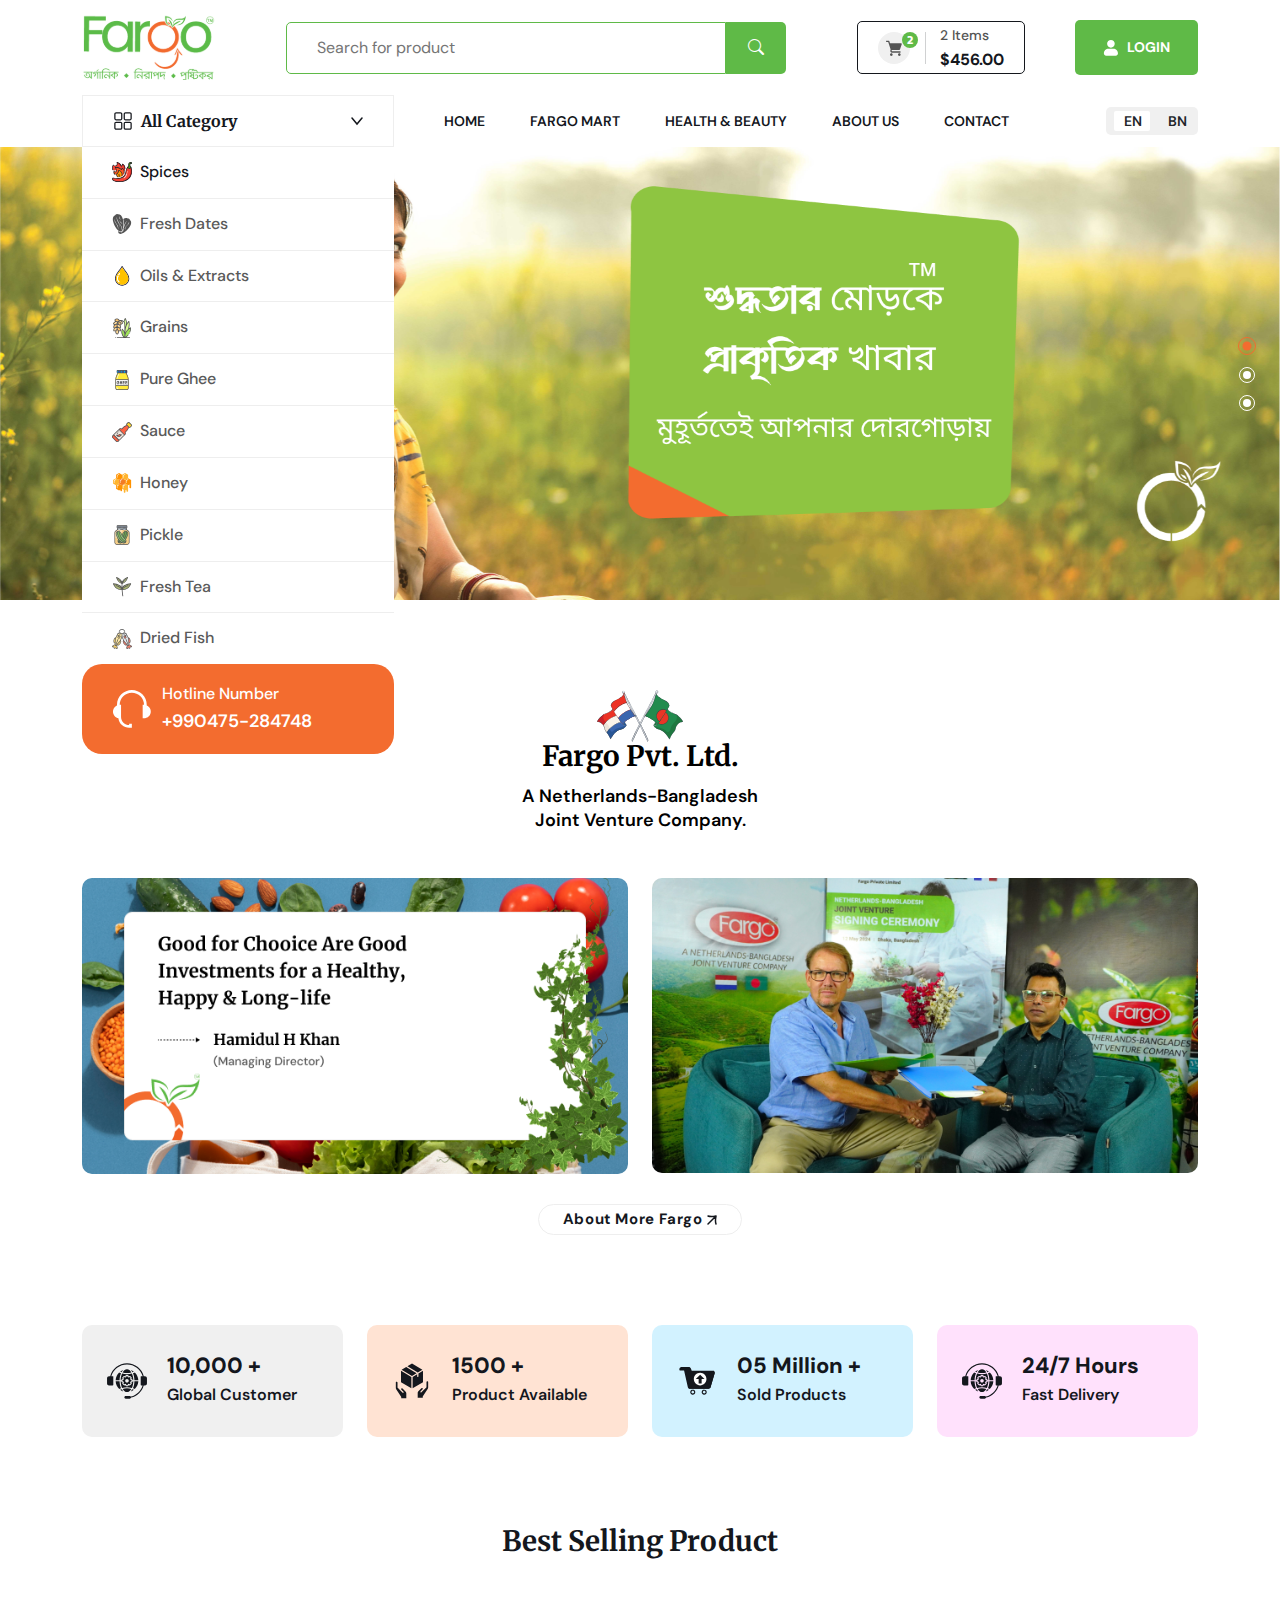
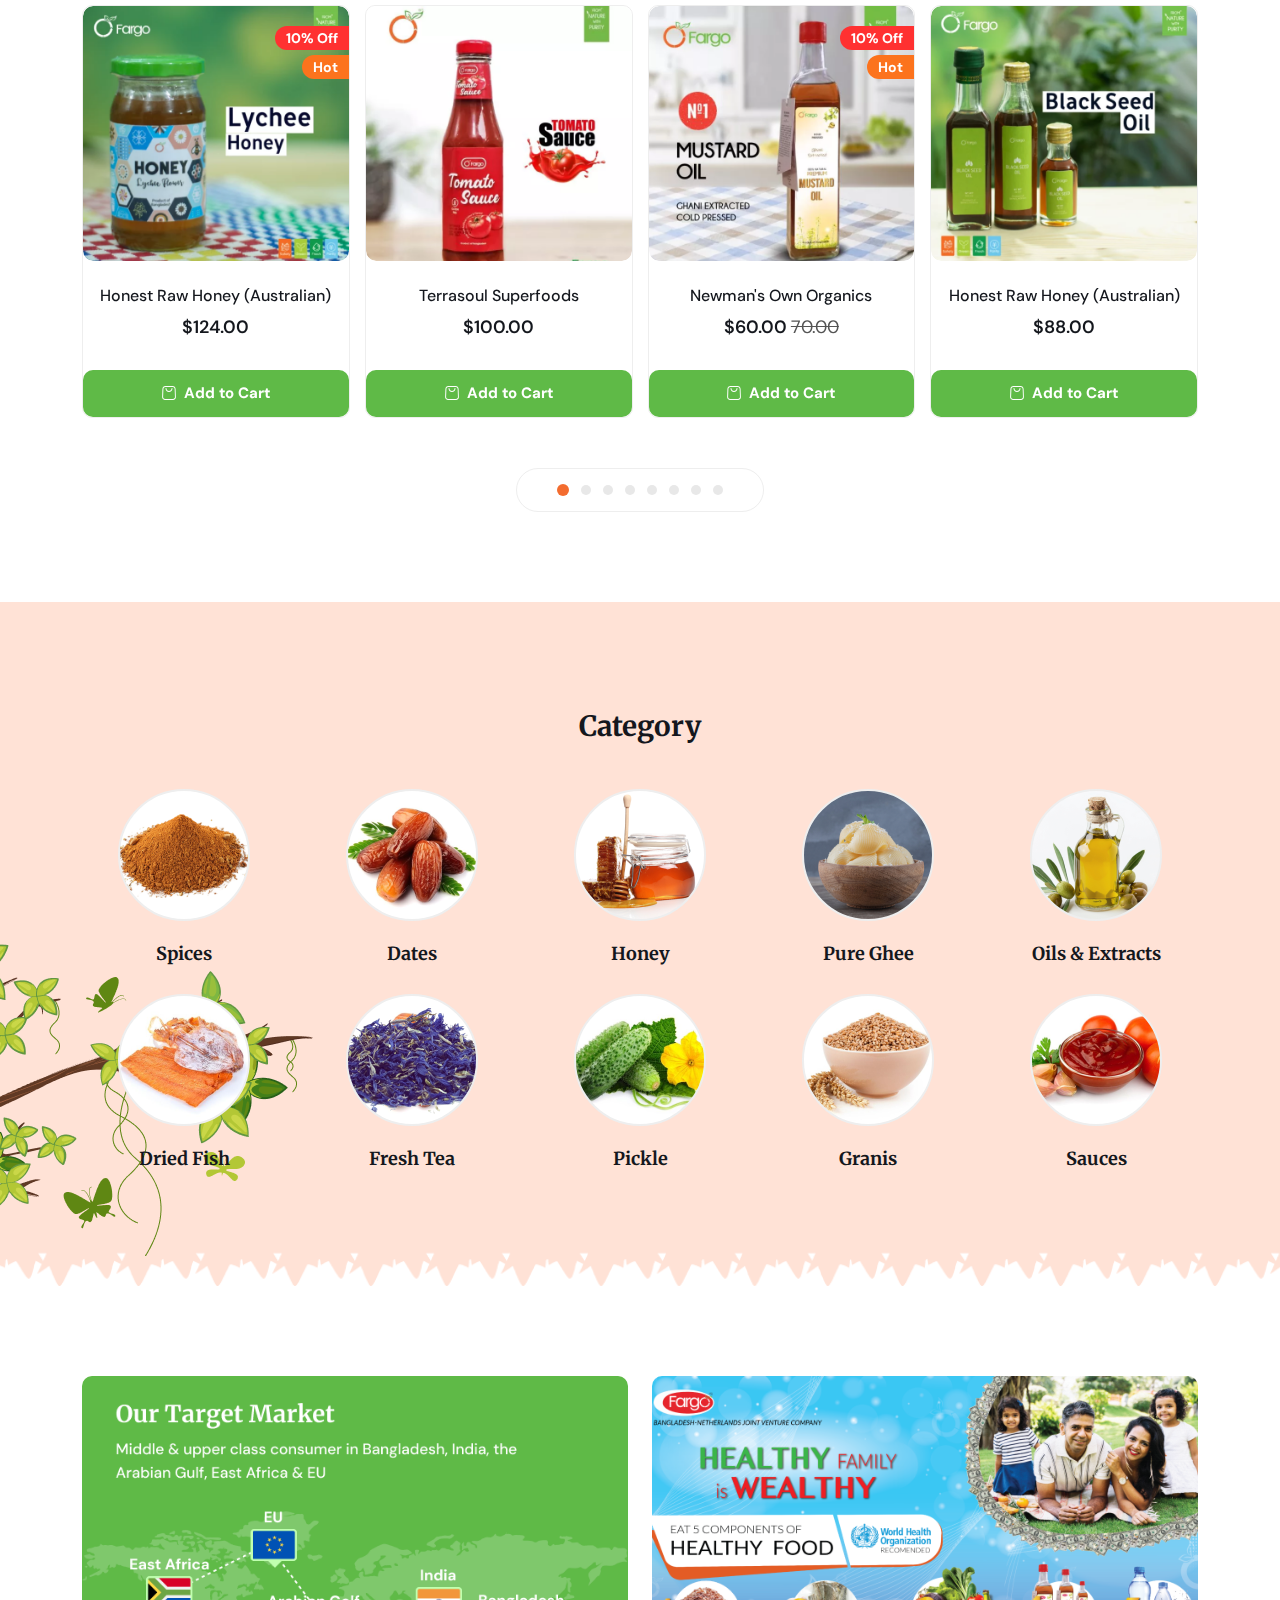
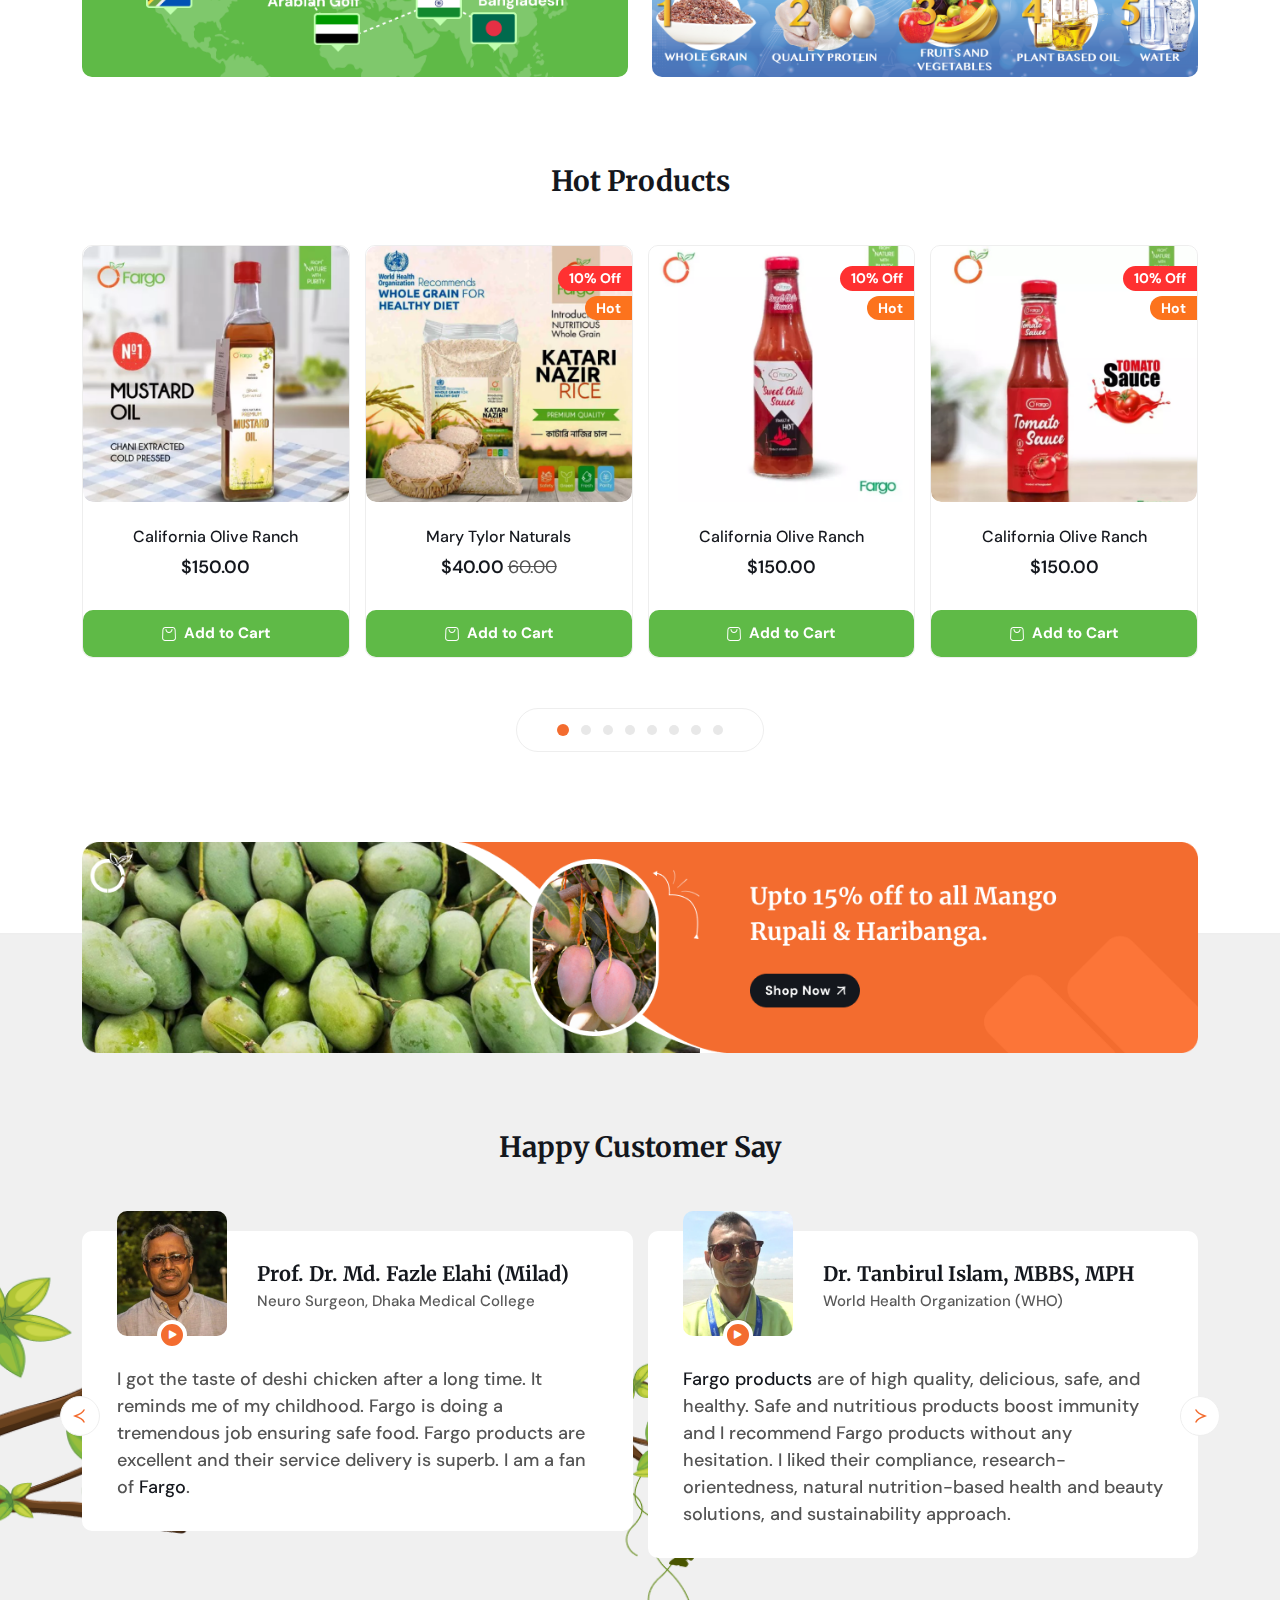
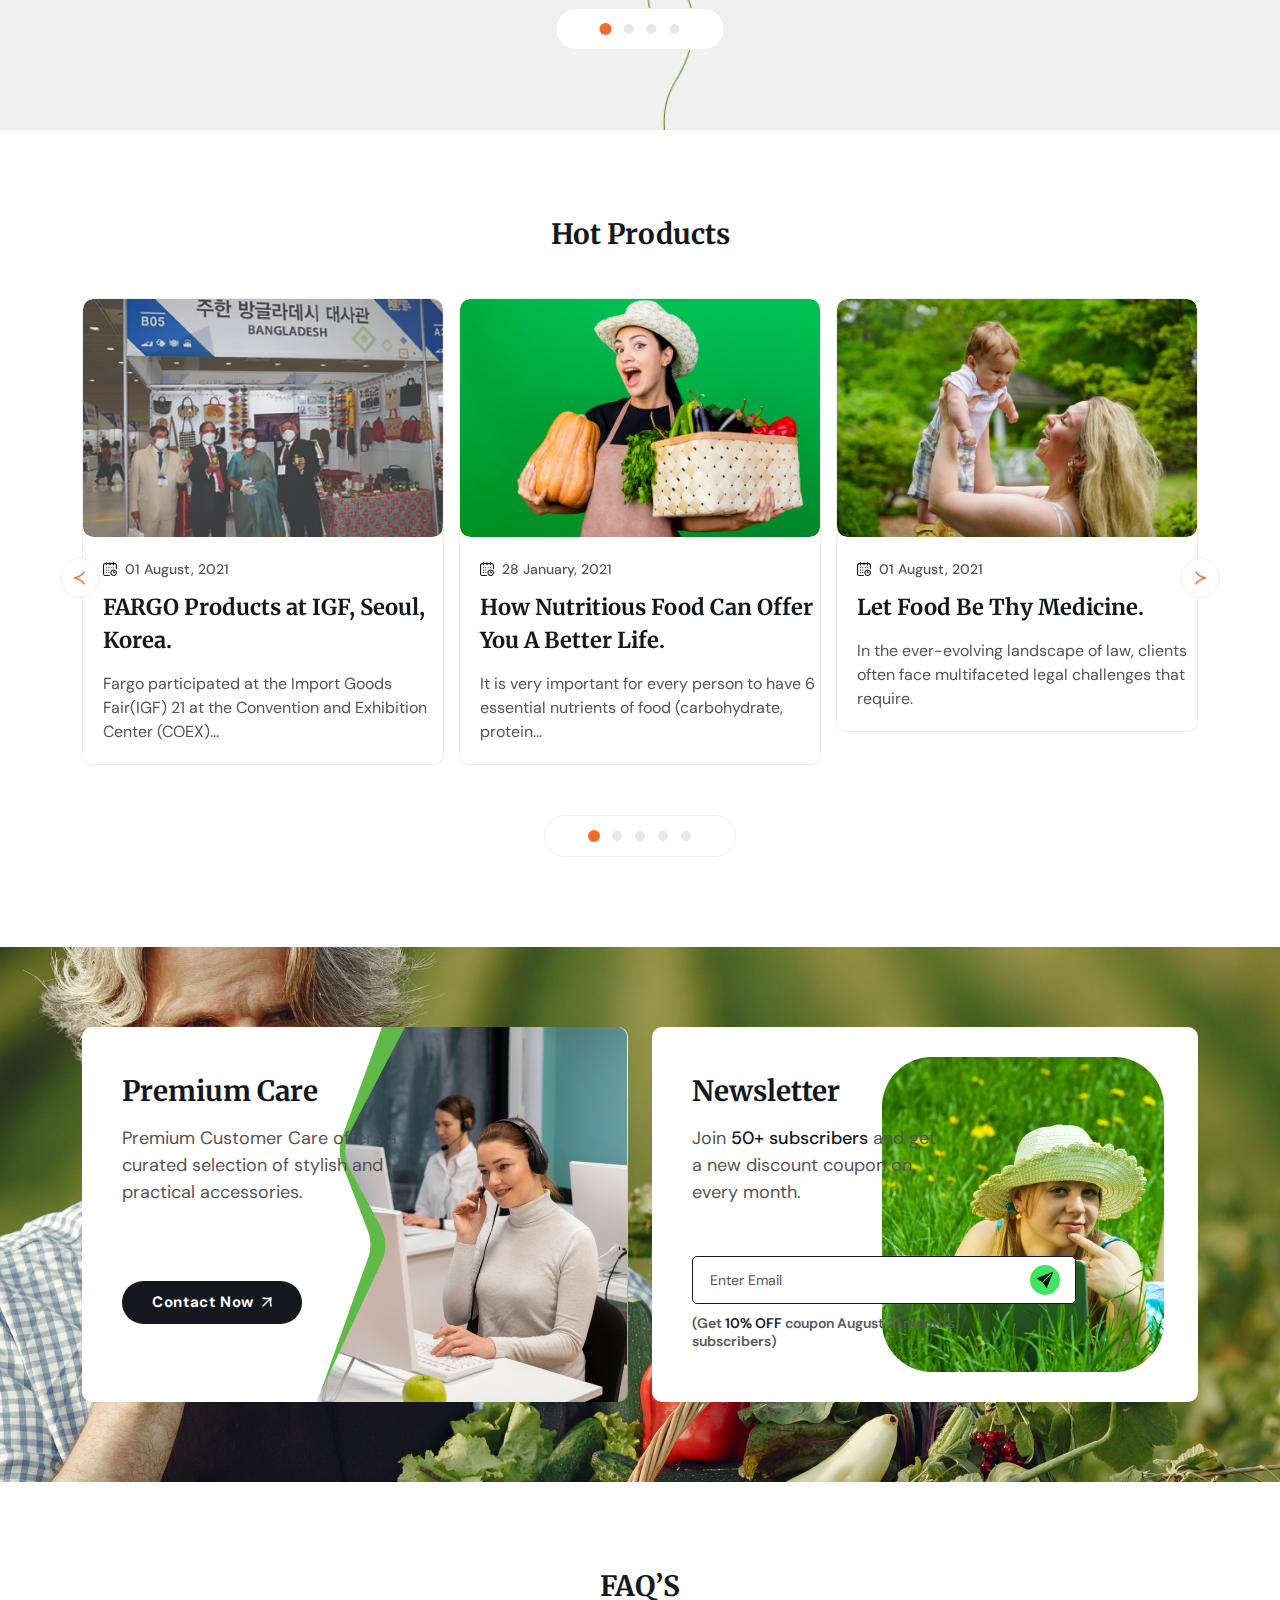
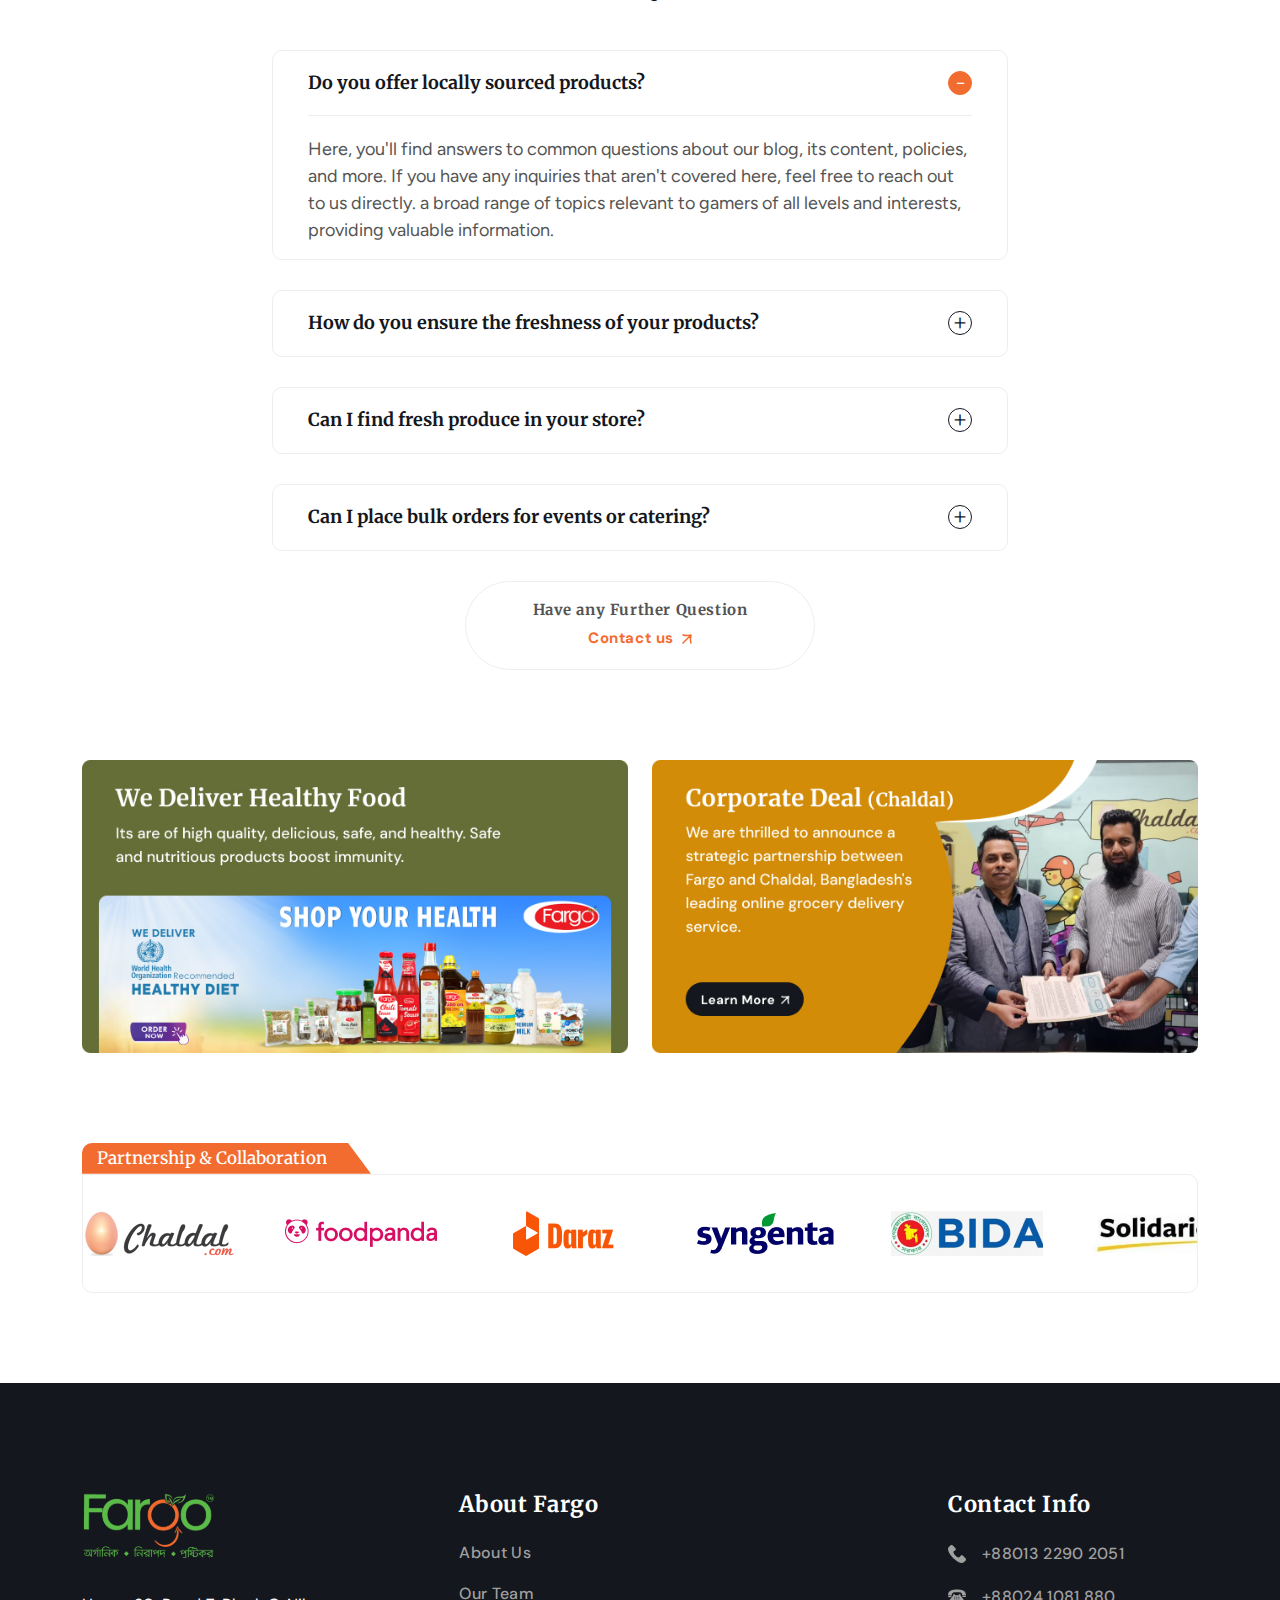
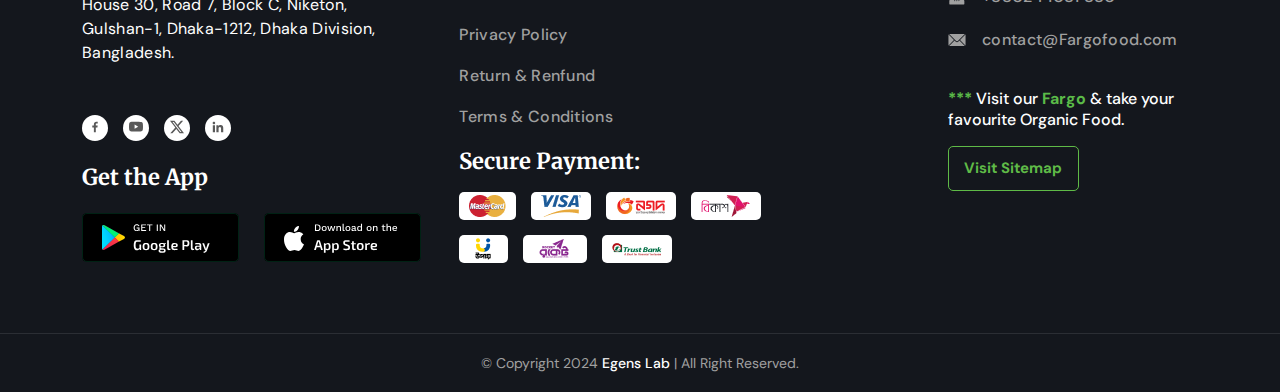
==== commit 581c2e60: "about" ====
--- a/index.html
+++ b/index.html
@@ -18,7 +18,8 @@
     <link rel="stylesheet" href="assets/css/boxicons.min.css">
     <!-- My css link -->
     <link rel="stylesheet" href="assets/css/style.css">
-    <title>Fargo- HTML template</title>
+    <title>Fargo Mart - Fargo Food</title>
+    <link rel="icon" href="https://fargofood.com/wp-content/uploads/2021/01/cropped-Fargo-Logo-03-380x380.png" type="image/gif" sizes="20x20">
 </head>
 
 <body>
@@ -151,7 +152,7 @@
                                     <li><a href="#">Home</a></li>
                                     <li><a href="#">Fargo Mart</a></li>
                                     <li><a href="#">Health & Beauty</a></li>
-                                    <li><a href="#">About Us</a></li>
+                                    <li><a href="about-us.html">About Us</a></li>
                                     <li><a href="#">Contact</a></li>
                                 </ul>
                                 <div class="d-lg-none">
@@ -270,7 +271,7 @@
     </header>
     <!-- Header section ends here -->
     <!-- Banner section strats here -->
-    <div class="banner-section">
+    <div class="banner-section mb-90">
         <div class="swiper banner-slider">
             <div class="swiper-wrapper">
                 <div class="swiper-slide">
@@ -294,7 +295,7 @@
     </div>
     <!-- Banner section ends here -->
     <!--  Company info section strats here -->
-    <div class="company-info-section pt-120 mb-70">
+    <div class="company-info-section mb-90">
         <div class="container">
             <div class="row">
                 <div class="col-lg-12 mb-30">
@@ -331,7 +332,7 @@
     </div>
     <!--  Company info section ends here -->
     <!-- key point section strats here -->
-    <div class="key-point-section mb-70">
+    <div class="key-point-section mb-90">
         <div class="container">
             <div class="row gy-4">
                 <div class="col-lg-3 col-xl-3 col-lg-3 col-md-6">
@@ -412,7 +413,7 @@
     </div>
     <!-- key point section ends here -->
     <!-- product section strats here -->
-    <div class="product-section mb-120">
+    <div class="product-section mb-90">
         <div class="container">
             <div class="row">
                 <div class="col-lg-12 mb-50">
@@ -650,7 +651,7 @@
     </div>
     <!-- product section ends here -->
     <!-- category section strats here -->
-    <div class="category-section">
+    <div class="category-section mb-90">
         <div class="container">
             <div class="row">
                 <div class="col-lg-12 mb-50">
@@ -746,7 +747,7 @@
     </div>
     <!-- category section ends here -->
     <!-- Banner cart section strats here -->
-    <div class="banner-cart-section pt-70 mb-70">
+    <div class="banner-cart-section mb-90">
         <div class="container">
             <div class="row gy-4">
                 <div class="col-lg-6">
@@ -760,7 +761,7 @@
     </div>
     <!-- Banner cart section ends here -->
     <!-- product section strats here -->
-    <div class="hot-deal-section mb-120">
+    <div class="hot-deal-section mb-90">
         <div class="container">
             <div class="row">
                 <div class="col-lg-12 mb-50">
@@ -1006,7 +1007,7 @@
     </div>
     <!-- product section ends here -->
     <!-- Add section strats here -->
-    <div class="add-area pt-70">
+    <div class="add-area mb-90">
         <div class="container">
             <div class="row">
                 <div class="col-lg-12">
@@ -1019,7 +1020,7 @@
     </div>
     <!-- Add section ends here -->
     <!-- Customar section strats here -->
-    <div class="customar-section mb-120" style="background-image: url(assets/image/customer-section-image.png);">
+    <div class="customar-section mb-90" style="background-image: url(assets/image/customer-section-image.png);">
         <div class="container">
             <div class="row">
                 <div class="col-lg-12 mb-20">
@@ -1034,27 +1035,15 @@
                         <div class="slider-btn prev-1">
                             <svg width="14" height="14" viewBox="0 0 14 14" fill="none"
                                 xmlns="http://www.w3.org/2000/svg">
-                                <mask id="mask0_1583_345" style="mask-type:alpha" maskUnits="userSpaceOnUse" x="0" y="0"
-                                    width="14" height="14">
-                                    <rect width="14" height="14" fill="#DA8E8E" />
-                                </mask>
-                                <g mask="url(#mask0_1583_345)">
                                     <path d="M11 13C10 10.5 5 8 2 7C5 6 9.5 4.5 11 1" stroke="white" stroke-width="1.5"
                                         stroke-linecap="round" />
-                                </g>
                             </svg>
                         </div>
                         <div class="slider-btn next-1">
                             <svg width="14" height="14" viewBox="0 0 14 14" fill="none"
                                 xmlns="http://www.w3.org/2000/svg">
-                                <mask id="mask0_1583_340" style="mask-type:alpha" maskUnits="userSpaceOnUse" x="0" y="0"
-                                    width="14" height="14">
-                                    <rect width="14" height="14" transform="matrix(-1 0 0 1 14 0)" fill="#DA8E8E" />
-                                </mask>
-                                <g mask="url(#mask0_1583_340)">
                                     <path d="M3 13C4 10.5 9 8 12 7C9 6 4.5 4.5 3 1" stroke="#1E1E1E" stroke-width="1.5"
                                         stroke-linecap="round" />
-                                </g>
                             </svg>
                         </div>
                     </div>
@@ -1065,6 +1054,9 @@
                                     <div class="customer-area">
                                         <div class="customer-image">
                                             <img src="assets/image/customer-image.png" alt="">
+                                            <a class="video1" href="https://www.youtube.com/watch?v=_ggsLzIuKDw&t=3s">
+                                                <i class="bi bi-play-fill"></i>
+                                            </a>
                                         </div>
                                         <div class="customer-content">
                                             <h5> Prof. Dr. Md. Fazle Elahi (Milad)</h5>
@@ -1082,6 +1074,9 @@
                                     <div class="customer-area">
                                         <div class="customer-image">
                                             <img src="assets/image/customer-image2.png" alt="">
+                                            <a class="video1" href="https://www.youtube.com/watch?v=_ggsLzIuKDw&t=3s">
+                                                <i class="bi bi-play-fill"></i>
+                                            </a>
                                         </div>
                                         <div class="customer-content">
                                             <h5> Dr. Tanbirul Islam, MBBS, MPH</h5>
@@ -1099,6 +1094,9 @@
                                     <div class="customer-area">
                                         <div class="customer-image">
                                             <img src="assets/image/customer-image.png" alt="">
+                                            <a class="video1" href="https://www.youtube.com/watch?v=_ggsLzIuKDw&t=3s">
+                                                <i class="bi bi-play-fill"></i>
+                                            </a>
                                         </div>
                                         <div class="customer-content">
                                             <h5> Prof. Dr. Md. Fazle Elahi (Milad)</h5>
@@ -1116,6 +1114,9 @@
                                     <div class="customer-area">
                                         <div class="customer-image">
                                             <img src="assets/image/customer-image2.png" alt="">
+                                            <a class="video1" href="https://www.youtube.com/watch?v=_ggsLzIuKDw&t=3s">
+                                                <i class="bi bi-play-fill"></i>
+                                            </a>
                                         </div>
                                         <div class="customer-content">
                                             <h5> Dr. Tanbirul Islam, MBBS, MPH</h5>
@@ -1137,7 +1138,7 @@
     </div>
     <!-- Customar section ends here -->
     <!-- Blog post section strats here -->
-    <div class="blog-post-section mb-120">
+    <div class="blog-post-section mb-90">
         <div class="container">
             <div class="row">
                 <div class="col-lg-12 mb-50">
@@ -1147,7 +1148,7 @@
                 </div>
             </div>
             <div class="row ">
-                <div class="col-lg-12 mb-50 position-relative">
+                <div class="col-lg-12 position-relative">
                     <div class="slider-btn-groups">
                         <div class="slider-btn prev-1">
                             <svg width="14" height="14" viewBox="0 0 14 14" fill="none"
@@ -1168,11 +1169,11 @@
                         <div class="swiper-wrapper">
                             <div class="swiper-slide">
                                 <div class="blog-post-card">
-                                    <a href="#" class="blog-post-image">
+                                    <a href="blog-details.html" class="blog-post-image">
                                         <img src="assets/image/blog-post-image.png" alt="">
                                     </a>
                                     <div class="blog-post-content">
-                                        <a href="#">
+                                        <a href="blog.html">
                                             <svg width="14" height="14" viewBox="0 0 14 14"
                                                 xmlns="http://www.w3.org/2000/svg">
                                                 <path
@@ -1201,7 +1202,7 @@
                                             </svg>
                                             01 August, 2021
                                         </a>
-                                        <h5><a href="#">FARGO Products at IGF, Seoul, Korea.</a></h5>
+                                        <h5><a href="blog-details.html">FARGO Products at IGF, Seoul, Korea.</a></h5>
                                         <p>Fargo participated at the Import Goods Fair(IGF) 21 at the Convention and
                                             Exhibition Center (COEX)...</p>
                                     </div>
@@ -1209,11 +1210,11 @@
                             </div>
                             <div class="swiper-slide">
                                 <div class="blog-post-card">
-                                    <a href="#" class="blog-post-image">
+                                    <a href="blog-details.html" class="blog-post-image">
                                         <img src="assets/image/blog-post-image2.png" alt="">
                                     </a>
                                     <div class="blog-post-content">
-                                        <a href="#">
+                                        <a href="blog.html">
                                             <svg width="14" height="14" viewBox="0 0 14 14"
                                                 xmlns="http://www.w3.org/2000/svg">
                                                 <path
@@ -1242,7 +1243,7 @@
                                             </svg>
                                             28 January, 2021
                                         </a>
-                                        <h5><a href="#">How Nutritious Food Can Offer You A Better Life.</a></h5>
+                                        <h5><a href="blog-details.html">How Nutritious Food Can Offer You A Better Life.</a></h5>
                                         <p>It is very important for every person to have 6 essential nutrients of food
                                             (carbohydrate, protein...</p>
                                     </div>
@@ -1250,11 +1251,11 @@
                             </div>
                             <div class="swiper-slide">
                                 <div class="blog-post-card">
-                                    <a href="#" class="blog-post-image">
+                                    <a href="blog-details.html" class="blog-post-image">
                                         <img src="assets/image/blog-post-image3.png" alt="">
                                     </a>
                                     <div class="blog-post-content">
-                                        <a href="#">
+                                        <a href="blog.html">
                                             <svg width="14" height="14" viewBox="0 0 14 14"
                                                 xmlns="http://www.w3.org/2000/svg">
                                                 <path
@@ -1283,7 +1284,7 @@
                                             </svg>
                                             01 August, 2021
                                         </a>
-                                        <h5><a href="#">Let Food Be Thy Medicine.</a></h5>
+                                        <h5><a href="blog-details.html">Let Food Be Thy Medicine.</a></h5>
                                         <p>In the ever-evolving landscape of law, clients often face multifaceted legal
                                             challenges that require.</p>
                                     </div>
@@ -1291,11 +1292,52 @@
                             </div>
                             <div class="swiper-slide">
                                 <div class="blog-post-card">
-                                    <a href="#" class="blog-post-image">
+                                    <a href="blog-details.html" class="blog-post-image">
+                                        <img src="assets/image/blog-post-image2.png" alt="">
+                                    </a>
+                                    <div class="blog-post-content">
+                                        <a href="blog.html">
+                                            <svg width="14" height="14" viewBox="0 0 14 14"
+                                                xmlns="http://www.w3.org/2000/svg">
+                                                <path
+                                                    d="M10.5547 6.28906C10.8567 6.28906 11.1016 6.04422 11.1016 5.74219C11.1016 5.44016 10.8567 5.19531 10.5547 5.19531C10.2527 5.19531 10.0078 5.44016 10.0078 5.74219C10.0078 6.04422 10.2527 6.28906 10.5547 6.28906Z" />
+                                                <path
+                                                    d="M11.8125 1.09375H11.1016V0.546875C11.1016 0.244836 10.8567 0 10.5547 0C10.2526 0 10.0078 0.244836 10.0078 0.546875V1.09375H7.51953V0.546875C7.51953 0.244836 7.2747 0 6.97266 0C6.67062 0 6.42578 0.244836 6.42578 0.546875V1.09375H3.96484V0.546875C3.96484 0.244836 3.72001 0 3.41797 0C3.11593 0 2.87109 0.244836 2.87109 0.546875V1.09375H2.1875C0.981313 1.09375 0 2.07506 0 3.28125V11.8125C0 13.0187 0.981313 14 2.1875 14H6.37109C6.67313 14 6.91797 13.7552 6.91797 13.4531C6.91797 13.1511 6.67313 12.9062 6.37109 12.9062H2.1875C1.58441 12.9062 1.09375 12.4156 1.09375 11.8125V3.28125C1.09375 2.67816 1.58441 2.1875 2.1875 2.1875H2.87109V2.73438C2.87109 3.03641 3.11593 3.28125 3.41797 3.28125C3.72001 3.28125 3.96484 3.03641 3.96484 2.73438V2.1875H6.42578V2.73438C6.42578 3.03641 6.67062 3.28125 6.97266 3.28125C7.2747 3.28125 7.51953 3.03641 7.51953 2.73438V2.1875H10.0078V2.73438C10.0078 3.03641 10.2526 3.28125 10.5547 3.28125C10.8567 3.28125 11.1016 3.03641 11.1016 2.73438V2.1875H11.8125C12.4156 2.1875 12.9062 2.67816 12.9062 3.28125V6.39844C12.9062 6.70048 13.1511 6.94531 13.4531 6.94531C13.7552 6.94531 14 6.70048 14 6.39844V3.28125C14 2.07506 13.0187 1.09375 11.8125 1.09375Z" />
+                                                <path
+                                                    d="M10.6914 7.38281C8.86703 7.38281 7.38281 8.86703 7.38281 10.6914C7.38281 12.5158 8.86703 14 10.6914 14C12.5158 14 14 12.5158 14 10.6914C14 8.86703 12.5158 7.38281 10.6914 7.38281ZM10.6914 12.9062C9.47015 12.9062 8.47656 11.9127 8.47656 10.6914C8.47656 9.47012 9.47015 8.47656 10.6914 8.47656C11.9127 8.47656 12.9062 9.47012 12.9062 10.6914C12.9062 11.9127 11.9127 12.9062 10.6914 12.9062Z" />
+                                                <path
+                                                    d="M11.4844 10.1445H11.2383V9.57031C11.2383 9.26827 10.9934 9.02344 10.6914 9.02344C10.3894 9.02344 10.1445 9.26827 10.1445 9.57031V10.6914C10.1445 10.9934 10.3894 11.2383 10.6914 11.2383H11.4844C11.7864 11.2383 12.0312 10.9934 12.0312 10.6914C12.0312 10.3894 11.7864 10.1445 11.4844 10.1445Z" />
+                                                <path
+                                                    d="M8.17578 6.28906C8.47781 6.28906 8.72266 6.04422 8.72266 5.74219C8.72266 5.44016 8.47781 5.19531 8.17578 5.19531C7.87375 5.19531 7.62891 5.44016 7.62891 5.74219C7.62891 6.04422 7.87375 6.28906 8.17578 6.28906Z" />
+                                                <path
+                                                    d="M5.79688 8.66797C6.09891 8.66797 6.34375 8.42312 6.34375 8.12109C6.34375 7.81906 6.09891 7.57422 5.79688 7.57422C5.49484 7.57422 5.25 7.81906 5.25 8.12109C5.25 8.42312 5.49484 8.66797 5.79688 8.66797Z" />
+                                                <path
+                                                    d="M3.41797 6.28906C3.72 6.28906 3.96484 6.04422 3.96484 5.74219C3.96484 5.44016 3.72 5.19531 3.41797 5.19531C3.11594 5.19531 2.87109 5.44016 2.87109 5.74219C2.87109 6.04422 3.11594 6.28906 3.41797 6.28906Z" />
+                                                <path
+                                                    d="M3.41797 8.66797C3.72 8.66797 3.96484 8.42312 3.96484 8.12109C3.96484 7.81906 3.72 7.57422 3.41797 7.57422C3.11594 7.57422 2.87109 7.81906 2.87109 8.12109C2.87109 8.42312 3.11594 8.66797 3.41797 8.66797Z"
+                                                    fill="#14171D" />
+                                                <path
+                                                    d="M3.41797 11.0469C3.72 11.0469 3.96484 10.802 3.96484 10.5C3.96484 10.198 3.72 9.95312 3.41797 9.95312C3.11594 9.95312 2.87109 10.198 2.87109 10.5C2.87109 10.802 3.11594 11.0469 3.41797 11.0469Z" />
+                                                <path
+                                                    d="M5.79688 11.0469C6.09891 11.0469 6.34375 10.802 6.34375 10.5C6.34375 10.198 6.09891 9.95312 5.79688 9.95312C5.49484 9.95312 5.25 10.198 5.25 10.5C5.25 10.802 5.49484 11.0469 5.79688 11.0469Z" />
+                                                <path
+                                                    d="M5.79688 6.28906C6.09891 6.28906 6.34375 6.04422 6.34375 5.74219C6.34375 5.44016 6.09891 5.19531 5.79688 5.19531C5.49484 5.19531 5.25 5.44016 5.25 5.74219C5.25 6.04422 5.49484 6.28906 5.79688 6.28906Z" />
+                                            </svg>
+                                            28 January, 2021
+                                        </a>
+                                        <h5><a href="blog-details.html">How Nutritious Food Can Offer You A Better Life.</a></h5>
+                                        <p>It is very important for every person to have 6 essential nutrients of food
+                                            (carbohydrate, protein...</p>
+                                    </div>
+                                </div>
+                            </div>
+                            <div class="swiper-slide">
+                                <div class="blog-post-card">
+                                    <a href="blog-details.html" class="blog-post-image">
                                         <img src="assets/image/blog-post-image3.png" alt="">
                                     </a>
                                     <div class="blog-post-content">
-                                        <a href="#">
+                                        <a href="blog.html">
                                             <svg width="14" height="14" viewBox="0 0 14 14"
                                                 xmlns="http://www.w3.org/2000/svg">
                                                 <path
@@ -1324,7 +1366,7 @@
                                             </svg>
                                             01 August, 2021
                                         </a>
-                                        <h5><a href="#">Let Food Be Thy Medicine.</a></h5>
+                                        <h5><a href="blog-details.html">Let Food Be Thy Medicine.</a></h5>
                                         <p>In the ever-evolving landscape of law, clients often face multifaceted legal
                                             challenges that require.</p>
                                     </div>
@@ -1339,7 +1381,7 @@
     </div>
     <!-- Blog post section ends here -->
     <!-- Newsletter section strats here -->
-    <div class="newsletter-section">
+    <div class="newsletter-section mb-90">
         <div class="container">
             <div class="row gy-4">
                 <div class="col-lg-6">
@@ -1385,7 +1427,7 @@
     </div>
     <!-- Newsletter section ends here -->
     <!-- faq section strats here -->
-    <div class="faq-section pt-70 mb-70">
+    <div class="faq-section mb-90">
         <div class="container">
             <div class="row">
                 <div class="col-lg-12 mb-50">
@@ -1496,7 +1538,7 @@
     </div>
     <!-- faq section ends here -->
     <!-- Banner card section strats here -->
-    <div class="banner-card-section mb-70">
+    <div class="banner-card-section mb-90">
         <div class="container">
             <div class="row gy-4">
                 <div class="col-lg-6">
@@ -1518,7 +1560,7 @@
     </div>
     <!-- Banner card section ends here -->
     <!-- partner section strats here -->
-    <div class="partner-logo-section mb-120 wow animate fadeInUp" data-wow-delay="200ms" data-wow-duration="1500ms">
+    <div class="partner-logo-section mb-90 wow animate fadeInUp" data-wow-delay="200ms" data-wow-duration="1500ms">
         <div class="container">
             <div class="row">
                 <div class="col-lg-12">
--- a/assets/css/style.css
+++ b/assets/css/style.css
@@ -637,18 +637,19 @@
 .swiper-pagination,
 .swiper-pagination2,
 .swiper-pagination3 {
-  position: absolute;
+  position: relative;
   left: 50% !important;
   transform: translateX(-50%);
   width: unset !important;
   bottom: unset !important;
-  display: flex;
+  display: inline-flex;
+  justify-content: center;
   gap: 12px;
   border: 1px solid var(--white-color2);
   border-radius: 100px;
   padding: 15px 40px;
   align-items: center;
-  margin-bottom: 50px;
+  top: unset;
 }
 .swiper-pagination .swiper-pagination-bullet,
 .swiper-pagination2 .swiper-pagination-bullet,
@@ -669,13 +670,13 @@
 }
 
 .progress-pagination3 {
-  position: absolute;
+  position: relative;
   left: 50% !important;
   transform: translateX(-50%);
   margin-top: 50px;
   width: unset !important;
   bottom: unset !important;
-  display: flex;
+  display: inline-flex;
   gap: 5px;
   border: 1px solid var(--white-color2);
   border-radius: 100px;
@@ -964,6 +965,7 @@
   color: var(--title-color);
   padding: 15px 25px;
   transition: 0.35s;
+  text-transform: uppercase;
 }
 @media (max-width: 1399px) {
   .header-area .header-wrapper .category-ans-menu .main-menu-wrap .main-menu li a {
@@ -1851,8 +1853,7 @@
   background-size: cover;
   background-repeat: no-repeat;
   background-position: center center;
-  min-height: 80vh;
-  padding: 200px 0;
+  padding: 200px 0 80px;
 }
 @media (max-width: 767px) {
   .customar-section {
@@ -1874,26 +1875,23 @@
   background-repeat: no-repeat;
   background-position: center center;
   width: 100%;
-  height: 290px;
+  height: calc(100% - 50px);
   z-index: -1;
   border-radius: 10px;
 }
 @media (max-width: 1399px) {
   .customar-section .customer-review::before {
     width: 100%;
-    height: 350px;
   }
 }
 @media (max-width: 991px) {
   .customar-section .customer-review::before {
     width: 100%;
-    height: 350px;
   }
 }
 @media (max-width: 576px) {
   .customar-section .customer-review::before {
     width: 100%;
-    height: 580px;
   }
 }
 .customar-section .customer-review .customer-area {
@@ -1915,19 +1913,33 @@
 }
 .customar-section .customer-review .customer-area .customer-image {
   position: relative;
+  z-index: 1;
 }
 .customar-section .customer-review .customer-area .customer-image img {
   border-radius: 10px;
 }
-.customar-section .customer-review .customer-area .customer-image::after {
-  content: url(../image/icon/video-feedback.svg);
+.customar-section .customer-review .customer-area .customer-image .video1 {
   position: absolute;
   top: 70%;
   left: 50%;
   transform: translateX(-50%) translateY(70%);
+  height: 30px;
+  width: 30px;
+  border-radius: 50%;
+  display: flex;
+  align-items: center;
+  justify-content: center;
+  background-color: var(--primary-color2);
+  border: 4px solid #fff;
+  cursor: pointer;
+  z-index: 2;
+}
+.customar-section .customer-review .customer-area .customer-image .video1 i {
+  color: #fff;
+  font-size: 15px;
 }
 @media (max-width: 576px) {
-  .customar-section .customer-review .customer-area .customer-image::after {
+  .customar-section .customer-review .customer-area .customer-image .video1 {
     top: 70%;
     transform: translateX(-50%) translateY(80%);
   }
@@ -2008,24 +2020,60 @@
   text-align: left;
   color: var(--title-color);
 }
+.customar-section .progress-pagination4 {
+  position: relative;
+  left: unset;
+  width: unset;
+  margin-top: 50px;
+  width: unset !important;
+  bottom: unset !important;
+  display: inline-flex;
+  gap: 5px;
+  border: 1px solid var(--white-color2);
+  background: var(--white-color);
+  border-radius: 100px;
+  padding: 15px 40px;
+}
+.customar-section .progress-pagination4 .swiper-pagination-bullet {
+  height: 10px;
+  width: 10px;
+  background-color: #E8E8E8;
+  opacity: 1;
+  position: relative;
+}
+.customar-section .progress-pagination4 .swiper-pagination-bullet::after {
+  content: "";
+  height: 12px;
+  width: 12px;
+  border-radius: 50%;
+  background-color: var(--primary-color2);
+  position: absolute;
+  left: 50%;
+  top: 50%;
+  transform: translate(-50%, -50%);
+  opacity: 0;
+}
+.customar-section .progress-pagination4 .swiper-pagination-bullet-active::after {
+  opacity: 1;
+}
 
 /*================================================
 12. blog post  section
 =================================================*/
-.blog-post-section .blog-post-card {
+.blog-post-card {
   border: 1px solid var(--white-color2);
   border-radius: 10px;
   width: 100%;
   transition: all 0.5s ease-out;
 }
-.blog-post-section .blog-post-card .blog-post-image {
+.blog-post-card .blog-post-image {
   position: relative;
   overflow: hidden;
   transition: all 0.5s ease-out;
   border-radius: 10px;
   display: block;
 }
-.blog-post-section .blog-post-card .blog-post-image::after {
+.blog-post-card .blog-post-image::after {
   position: absolute;
   width: 200%;
   height: 0%;
@@ -2036,16 +2084,16 @@
   content: "";
   z-index: 1;
 }
-.blog-post-section .blog-post-card .blog-post-image img {
+.blog-post-card .blog-post-image img {
   transition: all 0.5s ease-out;
   border-radius: 10px;
   width: 100%;
 }
-.blog-post-section .blog-post-card .blog-post-content {
+.blog-post-card .blog-post-content {
   padding: 25px 0 20px 20px;
   width: 100%;
 }
-.blog-post-section .blog-post-card .blog-post-content a {
+.blog-post-card .blog-post-content a {
   font-family: var(--font-dm-sans);
   font-size: 14px;
   font-weight: 500;
@@ -2058,21 +2106,21 @@
   margin-bottom: 15px;
   transition: 0.35s;
 }
-.blog-post-section .blog-post-card .blog-post-content a svg {
+.blog-post-card .blog-post-content a svg {
   transition: 0.35s;
   fill: var(--title-color);
 }
-.blog-post-section .blog-post-card .blog-post-content a:hover {
+.blog-post-card .blog-post-content a:hover {
   color: var(--primary-color);
 }
-.blog-post-section .blog-post-card .blog-post-content a:hover svg {
+.blog-post-card .blog-post-content a:hover svg {
   fill: var(--primary-color);
 }
-.blog-post-section .blog-post-card .blog-post-content h5 {
+.blog-post-card .blog-post-content h5 {
   max-width: 350px;
   margin-bottom: 15px;
 }
-.blog-post-section .blog-post-card .blog-post-content h5 a {
+.blog-post-card .blog-post-content h5 a {
   font-family: var(--font-merriweather);
   font-size: 22px;
   font-weight: 700;
@@ -2082,14 +2130,14 @@
   transition: 0.35s;
 }
 @media (max-width: 1199px) {
-  .blog-post-section .blog-post-card .blog-post-content h5 a {
+  .blog-post-card .blog-post-content h5 a {
     font-size: 20px;
   }
 }
-.blog-post-section .blog-post-card .blog-post-content h5 a:hover {
+.blog-post-card .blog-post-content h5 a:hover {
   color: var(--primary-color);
 }
-.blog-post-section .blog-post-card .blog-post-content p {
+.blog-post-card .blog-post-content p {
   font-family: var(--font-dm-sans);
   font-size: 16px;
   font-weight: 400;
@@ -2098,10 +2146,10 @@
   color: var(--title-color2);
   margin-bottom: 0;
 }
-.blog-post-section .blog-post-card:hover .blog-post-image img {
+.blog-post-card:hover .blog-post-image img {
   transform: scale(1.1);
 }
-.blog-post-section .blog-post-card:hover .blog-post-image::after {
+.blog-post-card:hover .blog-post-image::after {
   height: 250%;
   transition: all 600ms linear;
   background-color: transparent;
@@ -2750,6 +2798,29 @@
   background-repeat: no-repeat;
   background-position: right;
   padding: 152px 0px 167px;
+  position: relative;
+}
+.breadcrumbs-section::before {
+  content: url(../image/about-us/icon/about-us-banner-icon.svg);
+  position: absolute;
+  top: 79%;
+  left: 80%;
+  transform: translateX(40%) translateY(-50%);
+}
+@media (max-width: 1399px) {
+  .breadcrumbs-section::before {
+    display: none;
+  }
+}
+@media (max-width: 991px) {
+  .breadcrumbs-section::before {
+    display: none;
+  }
+}
+@media (max-width: 767px) {
+  .breadcrumbs-section::before {
+    display: none;
+  }
 }
 .breadcrumbs-section .breadcrumbs-content h1 {
   font-family: var(--font-merriweather);
@@ -2813,8 +2884,8 @@
 .about-fargo-section .about-content p {
   font-family: var(--font-dm-sans);
   font-size: 16px;
-  font-weight: 500;
-  line-height: 1.5;
+  font-weight: 400;
+  line-height: 1.6;
   color: var(--title-color2);
   margin-bottom: 30px;
 }
@@ -2839,11 +2910,16 @@
   color: var(--title-color);
   margin-bottom: 30px;
 }
+@media (max-width: 576px) {
+  .healthy-food-section .healthy-food-section-title h4 {
+    line-height: 1.3;
+  }
+}
 .healthy-food-section .healthy-food-section-content p {
   font-family: var(--font-dm-sans);
   font-size: 16px;
-  font-weight: 500;
-  line-height: 1.5;
+  font-weight: 400;
+  line-height: 1.6;
   text-align: left;
   color: var(--title-color2);
   margin-bottom: 25px;
@@ -2852,7 +2928,7 @@
   font-family: var(--font-dm-sans);
   font-size: 18px;
   font-weight: 500;
-  line-height: 1.5;
+  line-height: 1.6;
   text-align: left;
   color: var(--title-color);
 }
@@ -2863,6 +2939,16 @@
 
 .healthy-food-bottom-image {
   margin-top: -220px;
+}
+@media (max-width: 1199px) {
+  .healthy-food-bottom-image {
+    margin-top: -150px;
+  }
+}
+@media (max-width: 576px) {
+  .healthy-food-bottom-image {
+    margin-top: -120px;
+  }
 }
 
 .online-food-store-section .online-food-section-title {
@@ -2939,6 +3025,12 @@
   align-items: center;
   gap: 20px;
 }
+@media (max-width: 767px) {
+  .online-food-store-section .contact-area ul li {
+    display: inline-flex;
+    flex-wrap: wrap;
+  }
+}
 .online-food-store-section .contact-area ul li span {
   font-family: var(--font-merriweather);
   font-size: 18px;
@@ -2983,31 +3075,38 @@
   margin-bottom: 0;
 }
 
-.nav-tabs {
+.about-tab .nav-tabs {
   border-bottom: unset;
-  gap: 20px;
+  gap: 16px;
   justify-content: center;
   display: flex;
-}
-.nav-tabs li {
+  background-color: #F0F0F0;
+  border-radius: 20px;
+  max-width: 600px;
+  width: 100%;
+  padding: 20px 30px;
+  margin-left: auto;
+  margin-right: auto;
+}
+.about-tab .nav-tabs li {
   padding: 0;
 }
-.nav-tabs li button {
+.about-tab .nav-tabs li button {
   background: var(--white-color);
   border-radius: 25px;
   color: var(--title-color);
   font-family: var(--font-merriweather);
   font-size: 16px;
   font-weight: 700;
-  line-height: 25px;
-  text-align: left;
-  padding: 10px 50px;
+  line-height: 1;
+  padding: 7px 15px;
   width: 100%;
-}
-.nav-tabs li button.active {
-  color: var(--white-color);
-  background-color: var(--title-color);
-  border-color: var(--primary-color);
+  border-radius: 25px;
+}
+.about-tab .nav-tabs li button.active {
+  color: var(--white-color) !important;
+  background-color: var(--primary-color) !important;
+  border-color: var(--primary-color) !important;
 }
 
 .fargo-mart-area {
@@ -3045,6 +3144,14 @@
   color: var(--title-color);
   font-weight: 600;
 }
+.fargo-mart-area .fargo-mart-area-content p a {
+  color: var(--title-color);
+  font-weight: 600;
+  transform: 0.35s;
+}
+.fargo-mart-area .fargo-mart-area-content p a:hover {
+  color: var(--primary-color);
+}
 .fargo-mart-area .fargo-mart-area-content .location-btn {
   margin-top: 50px;
 }
@@ -3086,13 +3193,707 @@
 .company-info .company-info-content p {
   font-family: var(--font-dm-sans);
   font-size: 16px;
+  font-weight: 400;
+  line-height: 1.6;
+  text-align: left;
+  color: var(--title-color2);
+  margin-bottom: 25px;
+}
+.company-info .company-info-content p span {
+  color: var(--title-color);
+  font-weight: 600;
+}
+
+.fargo-team-section .team-section-title {
+  max-width: 480px;
+  margin: 0 auto;
+}
+.fargo-team-section .team-section-title h4 {
+  font-family: var(--font-merriweather);
+  font-size: 28px;
+  font-weight: 700;
+  line-height: 1;
+  text-align: center;
+  color: var(--title-color);
+}
+.fargo-team-section .team-section-title p {
+  font-family: var(--font-dm-sans);
+  font-size: 16px;
   font-weight: 500;
-  line-height: 1.5;
-  text-align: left;
+  line-height: 25px;
+  text-align: center;
   color: var(--title-color2);
+}
+.fargo-team-section .team-section-card {
+  width: 100%;
+  height: 100%;
+  border: 1px solid var(--white-color2);
+  border-radius: 10px;
+}
+.fargo-team-section .team-section-card .team-member-image img {
+  width: 100%;
+}
+.fargo-team-section .team-section-card .team-member-content {
+  padding: 23px;
+}
+.fargo-team-section .team-section-card .team-member-content h6 {
+  font-family: var(--font-merriweather);
+  font-size: 18px;
+  font-weight: 700;
+  line-height: 1;
+  text-align: left;
+  color: var(--title-color);
+  margin-bottom: 8px;
+}
+.fargo-team-section .team-section-card .team-member-content p {
+  font-family: var(--font-dm-sans);
+  font-size: 15px;
+  font-weight: 500;
+  line-height: 25px;
+  text-align: left;
+  color: var(--title-color2);
+  margin-bottom: 0;
+}
+
+.blog-details-page .post-tag-and-title {
+  margin-bottom: 15px;
+}
+.blog-details-page .post-tag-and-title .tags {
+  display: inline-flex;
+  align-items: center;
+  gap: 30px;
+  flex-wrap: wrap;
+  margin-bottom: 15px;
+}
+.blog-details-page .post-tag-and-title .tags li {
+  line-height: 1;
+  position: relative;
+}
+.blog-details-page .post-tag-and-title .tags li::after {
+  content: "";
+  height: 12px;
+  width: 2px;
+  background-color: rgba(13, 23, 32, 0.1);
+  position: absolute;
+  left: -15px;
+  top: 50%;
+  transform: translateY(-50%);
+}
+@media (max-width: 1399px) {
+  .blog-details-page .post-tag-and-title .tags li::after {
+    left: -12px;
+  }
+}
+.blog-details-page .post-tag-and-title .tags li:first-child::after {
+  display: none;
+  visibility: hidden;
+}
+.blog-details-page .post-tag-and-title .tags li a {
+  color: var(--title-color);
+  font-family: var(--font-dm-sans);
+  font-size: 15px;
+  font-weight: 500;
+  display: flex;
+  align-items: center;
+  gap: 8px;
+  transition: 0.35s;
+}
+.blog-details-page .post-tag-and-title .tags li a svg {
+  fill: var(--primary-color);
+}
+.blog-details-page .post-tag-and-title .tags li a:hover {
+  color: var(--primary-color);
+}
+.blog-details-page .post-tag-and-title h2 {
+  color: var(--title-color);
+  font-family: var(--font-merriweather);
+  font-size: 40px;
+  font-weight: 400;
+  margin-bottom: 0;
+}
+@media (max-width: 1199px) {
+  .blog-details-page .post-tag-and-title h2 {
+    font-size: 30px;
+  }
+}
+.blog-details-page p {
+  color: var(--paragraph-color);
+  font-family: var(--font-dm-sans);
+  font-size: 16px;
+  font-weight: 400;
+  line-height: 30px;
+  margin-bottom: 12px;
+}
+.blog-details-page blockquote {
+  background-color: #FAF8FB;
+  padding: 40px;
+  position: relative;
+  margin-top: 55px;
+  margin-bottom: 50px;
+}
+.blog-details-page blockquote .quoat-icon {
+  width: 46px;
+  height: 46px;
+  border-radius: 50%;
+  background-color: var(--primary-color);
+  display: flex;
+  align-items: center;
+  justify-content: center;
+  position: absolute;
+  left: 40px;
+  top: -23px;
+}
+.blog-details-page blockquote .quoat-icon svg {
+  fill: var(--primary-color);
+}
+.blog-details-page blockquote p {
+  color: var(--paragraph-color);
+  font-family: var(--font-dm-sans);
+  font-size: 18px;
+  font-weight: 600;
+  line-height: 32px;
+  margin-bottom: 15px;
+}
+.blog-details-page blockquote cite {
+  color: var(--title-color);
+  font-family: var(--font-dm-sans);
+  font-size: 16px;
+  font-weight: 600;
+  font-style: normal;
+  padding-left: 50px;
+  position: relative;
+}
+.blog-details-page blockquote cite::before {
+  content: "";
+  height: 1px;
+  width: 40px;
+  background-color: var(--primary-color);
+  position: absolute;
+  left: 0;
+  top: 50%;
+  transform: translateY(-50%);
+}
+.blog-details-page .blog-tag-social-area {
+  display: flex;
+  align-items: center;
+  justify-content: space-between;
+  gap: 10px;
+  border-top: 1px solid #eee;
+  border-bottom: 1px solid #eee;
+  padding: 20px 0;
+  margin-top: 26px;
   margin-bottom: 30px;
-}
-.company-info .company-info-content p span {
-  color: var(--title-color);
+  flex-wrap: wrap;
+}
+.blog-details-page .blog-tag-social-area .bolg-tag {
+  line-height: 1;
+  display: flex;
+  align-items: center;
+  gap: 10px;
+}
+.blog-details-page .blog-tag-social-area .bolg-tag h6 {
+  line-height: 1;
+  margin-bottom: 0;
+  color: var(--title-color);
+  font-family: var(--font-dm-sans);
+  font-size: 18px;
   font-weight: 600;
+}
+.blog-details-page .blog-tag-social-area .bolg-tag ul {
+  margin: 0;
+  padding: 0;
+  list-style: none;
+  line-height: 1;
+  display: flex;
+  flex-wrap: wrap;
+  align-items: center;
+  gap: 10px;
+}
+.blog-details-page .blog-tag-social-area .bolg-tag ul li {
+  line-height: 1;
+}
+.blog-details-page .blog-tag-social-area .bolg-tag ul li a {
+  color: var(--paragraph-color);
+  font-family: var(--font-dm-sans);
+  font-size: 14px;
+  font-weight: 500;
+  transition: 0.35s;
+}
+.blog-details-page .blog-tag-social-area .bolg-tag ul li a:hover {
+  color: var(--primary-color);
+}
+.blog-details-page .blog-tag-social-area .social-area {
+  line-height: 1;
+  display: flex;
+  align-items: center;
+  gap: 10px;
+}
+.blog-details-page .blog-tag-social-area .social-area h6 {
+  line-height: 1;
+  margin-bottom: 0;
+  color: var(--title-color);
+  font-family: var(--font-dm-sans);
+  font-size: 14px;
+  font-weight: 600;
+}
+.blog-details-page .blog-tag-social-area .social-area ul {
+  margin: 0;
+  padding: 0;
+  list-style: none;
+  line-height: 1;
+  display: flex;
+  align-items: center;
+  gap: 10px;
+}
+.blog-details-page .blog-tag-social-area .social-area ul li {
+  line-height: 1;
+}
+.blog-details-page .blog-tag-social-area .social-area ul li a {
+  width: 26px;
+  height: 26px;
+  border-radius: 50%;
+  border: 1px solid #eee;
+  color: var(--primary-color);
+  transition: 0.35s;
+  display: flex;
+  align-items: center;
+  justify-content: center;
+}
+.blog-details-page .blog-tag-social-area .social-area ul li a:hover {
+  color: var(--white-color);
+  background-color: var(--primary-color);
+  border-color: var(--primary-color);
+}
+.blog-details-page .details-navigation {
+  display: flex;
+  align-items: center;
+  justify-content: space-between;
+  gap: 20px;
+}
+@media (max-width: 576px) {
+  .blog-details-page .details-navigation {
+    justify-content: center;
+    flex-wrap: wrap;
+  }
+}
+.blog-details-page .details-navigation .single-navigation {
+  display: flex;
+  align-items: center;
+  gap: 20px;
+  transition: 0.35s;
+}
+.blog-details-page .details-navigation .single-navigation .arrow {
+  width: 30px;
+  height: 60px;
+  border-radius: 5px;
+  border: 1px solid rgba(13, 23, 32, 0.16);
+  display: flex;
+  align-items: center;
+  justify-content: center;
+  transition: 0.35s;
+}
+.blog-details-page .details-navigation .single-navigation .arrow svg {
+  fill: rgba(13, 23, 32, 0.16);
+  transition: 0.35s;
+}
+.blog-details-page .details-navigation .single-navigation .arrow:hover {
+  background-color: var(--primary-color);
+  border-color: var(--primary-color);
+}
+.blog-details-page .details-navigation .single-navigation .arrow:hover svg {
+  fill: var(--white-color);
+}
+.blog-details-page .details-navigation .single-navigation .content {
+  max-width: 301px;
+  width: 100%;
+  line-height: 1;
+  transition: 0.35s;
+}
+.blog-details-page .details-navigation .single-navigation .content > a {
+  color: var(--paragraph-color);
+  font-family: var(--font-dm-sans);
+  font-size: 14px;
+  font-weight: 500;
+  transition: 0.35s;
+  margin-bottom: 5px;
+  display: inline-block;
+}
+.blog-details-page .details-navigation .single-navigation .content h6 {
+  transition: 0.35s;
+  margin-bottom: 0;
+  line-height: 1;
+}
+.blog-details-page .details-navigation .single-navigation .content h6 a {
+  color: var(--title-color);
+  font-family: var(--font-dm-sans);
+  font-size: 15px;
+  font-weight: 600;
+  line-height: 24px;
+  transition: 0.35s;
+}
+.blog-details-page .details-navigation .single-navigation .content h6 a:hover {
+  color: var(--primary-color);
+}
+.blog-details-page .comment-title {
+  display: flex;
+  align-items: center;
+  gap: 14px;
+  margin-bottom: 40px;
+}
+.blog-details-page .comment-title h4 {
+  color: var(--title-color);
+  font-family: var(--font-merriweather);
+  font-size: 24px;
+  font-weight: 400;
+  margin-bottom: 0;
+  line-height: 1;
+  white-space: nowrap;
+}
+.blog-details-page .comment-title .dash {
+  position: relative;
+  width: 100%;
+}
+.blog-details-page .comment-title .dash::after {
+  content: "";
+  height: 1px;
+  width: 100%;
+  position: absolute;
+  left: 0;
+  top: 50%;
+  transform: translateY(-50%);
+  background: rgba(238, 238, 238, 0.93);
+}
+.blog-details-page .comment {
+  margin: 0;
+  padding: 0;
+  list-style: none;
+}
+.blog-details-page .comment > li {
+  margin-bottom: 40px;
+}
+.blog-details-page .comment > li > .single-comment-area {
+  margin-bottom: 24px;
+}
+.blog-details-page .comment > li:last-child {
+  margin-bottom: 0;
+}
+.blog-details-page .comment > li:last-child > .single-comment-area {
+  margin-bottom: 0;
+}
+.blog-details-page .comment .single-comment-area {
+  display: flex;
+  align-items: flex-start;
+  gap: 20px;
+}
+.blog-details-page .comment .single-comment-area .author-img img {
+  max-width: 50px;
+  min-width: 50px;
+  height: 50px;
+  border-radius: 50%;
+}
+.blog-details-page .comment .single-comment-area .comment-content .author-name-deg {
+  display: flex;
+  align-items: center;
+  gap: 10px;
+  margin-bottom: 10px;
+  flex-wrap: wrap;
+}
+.blog-details-page .comment .single-comment-area .comment-content .author-name-deg h6 {
+  line-height: 1;
+  margin-bottom: 0;
+  color: var(--title-color);
+  font-family: var(--font-dm-sans);
+  font-size: 15px;
+  font-weight: 600;
+}
+.blog-details-page .comment .single-comment-area .comment-content .author-name-deg span {
+  color: var(--paragraph-color);
+  font-family: var(--font-dm-sans);
+  font-size: 14px;
+  font-weight: 400;
+  line-height: 1;
+}
+.blog-details-page .comment .single-comment-area .comment-content p {
+  color: var(--paragraph-color);
+  font-family: var(--font-dm-sans);
+  font-size: 16px;
+  font-weight: 400;
+  line-height: 28px;
+  margin-bottom: 12px;
+}
+.blog-details-page .comment .single-comment-area .comment-content .replay-btn {
+  color: var(--paragraph-color);
+  font-family: var(--font-dm-sans);
+  font-size: 14px;
+  font-weight: 600;
+  display: inline-flex;
+  align-items: center;
+  gap: 5px;
+  line-height: 1;
+  cursor: pointer;
+  transition: 0.35s;
+}
+.blog-details-page .comment .single-comment-area .comment-content .replay-btn svg {
+  transition: 0.35s;
+  fill: var(--paragraph-color);
+}
+.blog-details-page .comment .single-comment-area .comment-content .replay-btn:hover {
+  color: var(--primary-color);
+}
+.blog-details-page .comment .single-comment-area .comment-content .replay-btn:hover svg {
+  fill: var(--primary-color);
+}
+.blog-details-page .comment .comment-replay {
+  margin: 0;
+  padding: 0;
+  list-style: none;
+  margin-left: 70px;
+  border-top: 1px solid #eee;
+  border-bottom: 1px solid #eee;
+  padding: 24px 0;
+}
+.blog-details-page .comment .comment-replay > li {
+  margin-bottom: 30px;
+}
+.blog-details-page .comment .comment-replay > li:last-child {
+  margin-bottom: 0;
+}
+.blog-details-page .inquiry-form {
+  background: #e8f9e3;
+  padding: 45px 40px 50px;
+}
+@media (max-width: 767px) {
+  .blog-details-page .inquiry-form {
+    padding: 45px 20px 50px;
+  }
+}
+.blog-details-page .inquiry-form .title {
+  margin-bottom: 30px;
+}
+.blog-details-page .inquiry-form .title h4 {
+  margin-bottom: 0;
+  color: var(--title-color);
+  font-family: var(--font-merriweather);
+  font-size: 30px;
+  font-weight: 400;
+  margin-bottom: 0;
+}
+.blog-details-page .inquiry-form .form-inner {
+  position: relative;
+  line-height: 1;
+}
+.blog-details-page .inquiry-form .form-inner label {
+  color: var(--title-color);
+  font-family: var(--font-dm-sans);
+  font-size: 14px;
+  font-weight: 600;
+  display: block;
+  margin-bottom: 10px;
+}
+.blog-details-page .inquiry-form .form-inner input {
+  background: var(--white-color);
+  color: var(--paragraph-color);
+  font-family: var(--font-dm-sans);
+  font-size: 14px;
+  font-weight: 400;
+  height: 50px;
+  width: 100%;
+  padding: 10px 20px;
+  outline: none;
+  border: 1px solid #fff;
+}
+.blog-details-page .inquiry-form .form-inner input::-moz-placeholder {
+  color: rgba(19, 20, 26, 0.5);
+}
+.blog-details-page .inquiry-form .form-inner input::placeholder {
+  color: rgba(19, 20, 26, 0.5);
+}
+.blog-details-page .inquiry-form .form-inner textarea {
+  background: var(--white-color);
+  color: var(--paragraph-color);
+  font-family: var(--font-dm-sans);
+  font-size: 14px;
+  font-weight: 400;
+  width: 100%;
+  padding: 20px 20px;
+  outline: none;
+  border: 1px solid #fff;
+  min-height: 120px;
+}
+.blog-details-page .inquiry-form .form-inner textarea::-moz-placeholder {
+  color: rgba(19, 20, 26, 0.5);
+}
+.blog-details-page .inquiry-form .form-inner textarea::placeholder {
+  color: rgba(19, 20, 26, 0.5);
+}
+.blog-details-page .inquiry-form .form-check {
+  min-height: unset;
+  margin-bottom: 0;
+}
+.blog-details-page .inquiry-form .form-check .form-check-input {
+  cursor: pointer;
+  height: 14px;
+  width: 14px;
+}
+.blog-details-page .inquiry-form .form-check .form-check-input:focus {
+  box-shadow: none;
+}
+.blog-details-page .inquiry-form .form-check .form-check-input:checked {
+  background-color: var(--primary-color);
+  border-color: var(--primary-color);
+}
+.blog-details-page .inquiry-form .form-check .form-check-input[type=checkbox] {
+  border-radius: unset;
+}
+.blog-details-page .inquiry-form .form-check .form-check-label {
+  cursor: pointer;
+  color: var(--paragraph-color);
+  font-family: var(--font-dm-sans);
+  font-size: 14px;
+  font-weight: 400;
+}
+
+.blog-sidebar .single-widgets {
+  border: 1px solid #eee;
+  padding: 45px 30px;
+}
+.blog-sidebar .single-widgets.widget_search {
+  border: none;
+  padding: 0;
+}
+.blog-sidebar .single-widgets.widget_search .wp-block-search__inside-wrapper {
+  display: flex;
+  align-items: center;
+}
+.blog-sidebar .single-widgets.widget_search .wp-block-search__inside-wrapper input {
+  background-color: #e8f9e3;
+  height: 56px;
+  color: var(--paragraph-color);
+  font-family: var(--font-dm-sans);
+  font-size: 16px;
+  font-weight: 400;
+  border: none;
+  outline: none;
+  width: 100%;
+  padding: 10px 30px;
+  border-radius: unset;
+}
+.blog-sidebar .single-widgets.widget_search .wp-block-search__inside-wrapper button {
+  min-width: 68px;
+  max-width: 68px;
+  height: 56px;
+  border-radius: unset;
+  display: flex;
+  align-items: center;
+  justify-content: center;
+  border: none;
+  outline: none;
+  background-color: var(--title-color);
+}
+.blog-sidebar .single-widgets.widget_search .wp-block-search__inside-wrapper button svg {
+  fill: var(--white-color);
+}
+.blog-sidebar .single-widgets .widget-title {
+  line-height: 1;
+  margin-bottom: 25px;
+}
+.blog-sidebar .single-widgets .widget-title h4 {
+  color: var(--title-color);
+  font-family: var(--font-merriweather);
+  font-size: 25px;
+  font-weight: 400;
+  margin-bottom: 0;
+}
+.blog-sidebar .single-widgets .wp-block-categoris-cloud {
+  line-height: 1;
+}
+.blog-sidebar .single-widgets .wp-block-categoris-cloud li {
+  line-height: 1;
+  margin-bottom: 20px;
+}
+.blog-sidebar .single-widgets .wp-block-categoris-cloud li:last-child {
+  margin-bottom: 0;
+}
+.blog-sidebar .single-widgets .wp-block-categoris-cloud li a {
+  display: flex;
+  align-items: center;
+  justify-content: space-between;
+  color: var(--title-color);
+  font-family: var(--font-dm-sans);
+  font-size: 16px;
+  font-weight: 500;
+  transition: 0.35s;
+}
+.blog-sidebar .single-widgets .wp-block-categoris-cloud li a:hover {
+  color: var(--primary-color);
+}
+.blog-sidebar .single-widgets .widget-cnt {
+  display: flex;
+  align-items: center;
+  gap: 20px;
+  margin-bottom: 30px;
+}
+.blog-sidebar .single-widgets .widget-cnt:last-child {
+  margin-bottom: 0;
+}
+.blog-sidebar .single-widgets .widget-cnt .wi a img {
+  max-width: 86px;
+  min-width: 86px;
+  height: 86px;
+  -o-object-fit: cover;
+     object-fit: cover;
+}
+.blog-sidebar .single-widgets .widget-cnt .wc > a {
+  color: var(--paragraph-color);
+  font-family: var(--font-dm-sans);
+  font-size: 14px;
+  font-weight: 500;
+  margin-bottom: 10px;
+  display: inline-block;
+  line-height: 1;
+  transition: 0.35s;
+}
+@media (max-width: 1199px) {
+  .blog-sidebar .single-widgets .widget-cnt .wc > a {
+    font-size: 12px;
+  }
+}
+.blog-sidebar .single-widgets .widget-cnt .wc > a:hover {
+  color: var(--primary-color);
+}
+.blog-sidebar .single-widgets .widget-cnt .wc h5 {
+  margin-bottom: 0;
+}
+.blog-sidebar .single-widgets .widget-cnt .wc h5 a {
+  color: var(--title-color);
+  font-family: var(--font-merriweather);
+  font-size: 18px;
+  font-weight: 400;
+  transition: 0.35s;
+}
+@media (max-width: 1199px) {
+  .blog-sidebar .single-widgets .widget-cnt .wc h5 a {
+    font-size: 16px;
+  }
+}
+.blog-sidebar .single-widgets .widget-cnt .wc h5 a:hover {
+  color: var(--primary-color);
+}
+.blog-sidebar .single-widgets .wp-block-tag-cloud {
+  margin-bottom: 0;
+  display: flex;
+  align-items: center;
+  flex-wrap: wrap;
+  gap: 15px;
+}
+.blog-sidebar .single-widgets .wp-block-tag-cloud a {
+  color: var(--paragraph-color);
+  font-family: var(--font-dm-sans);
+  font-size: 16px;
+  font-weight: 500;
+  transition: 0.35s;
+  line-height: 1;
+}
+.blog-sidebar .single-widgets .wp-block-tag-cloud a:hover {
+  color: var(--primary-color);
 }/*# sourceMappingURL=style.css.map */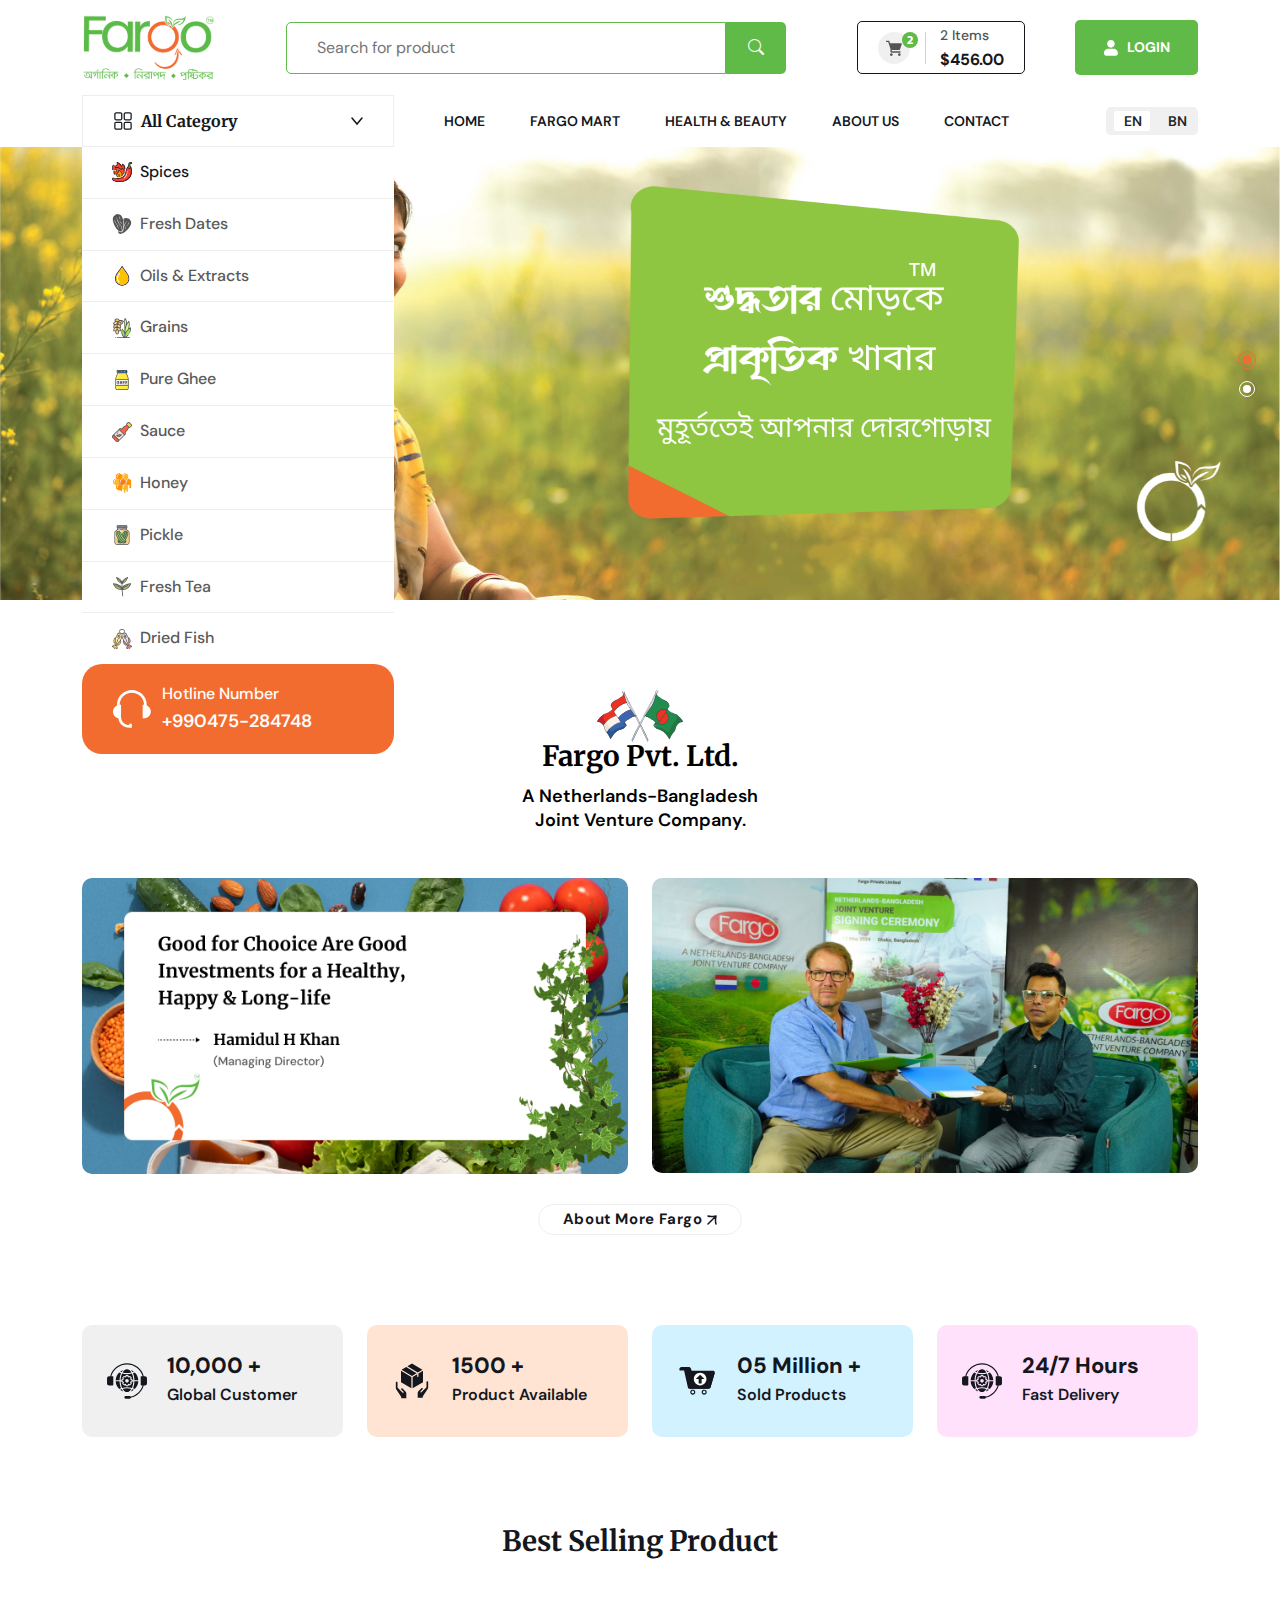
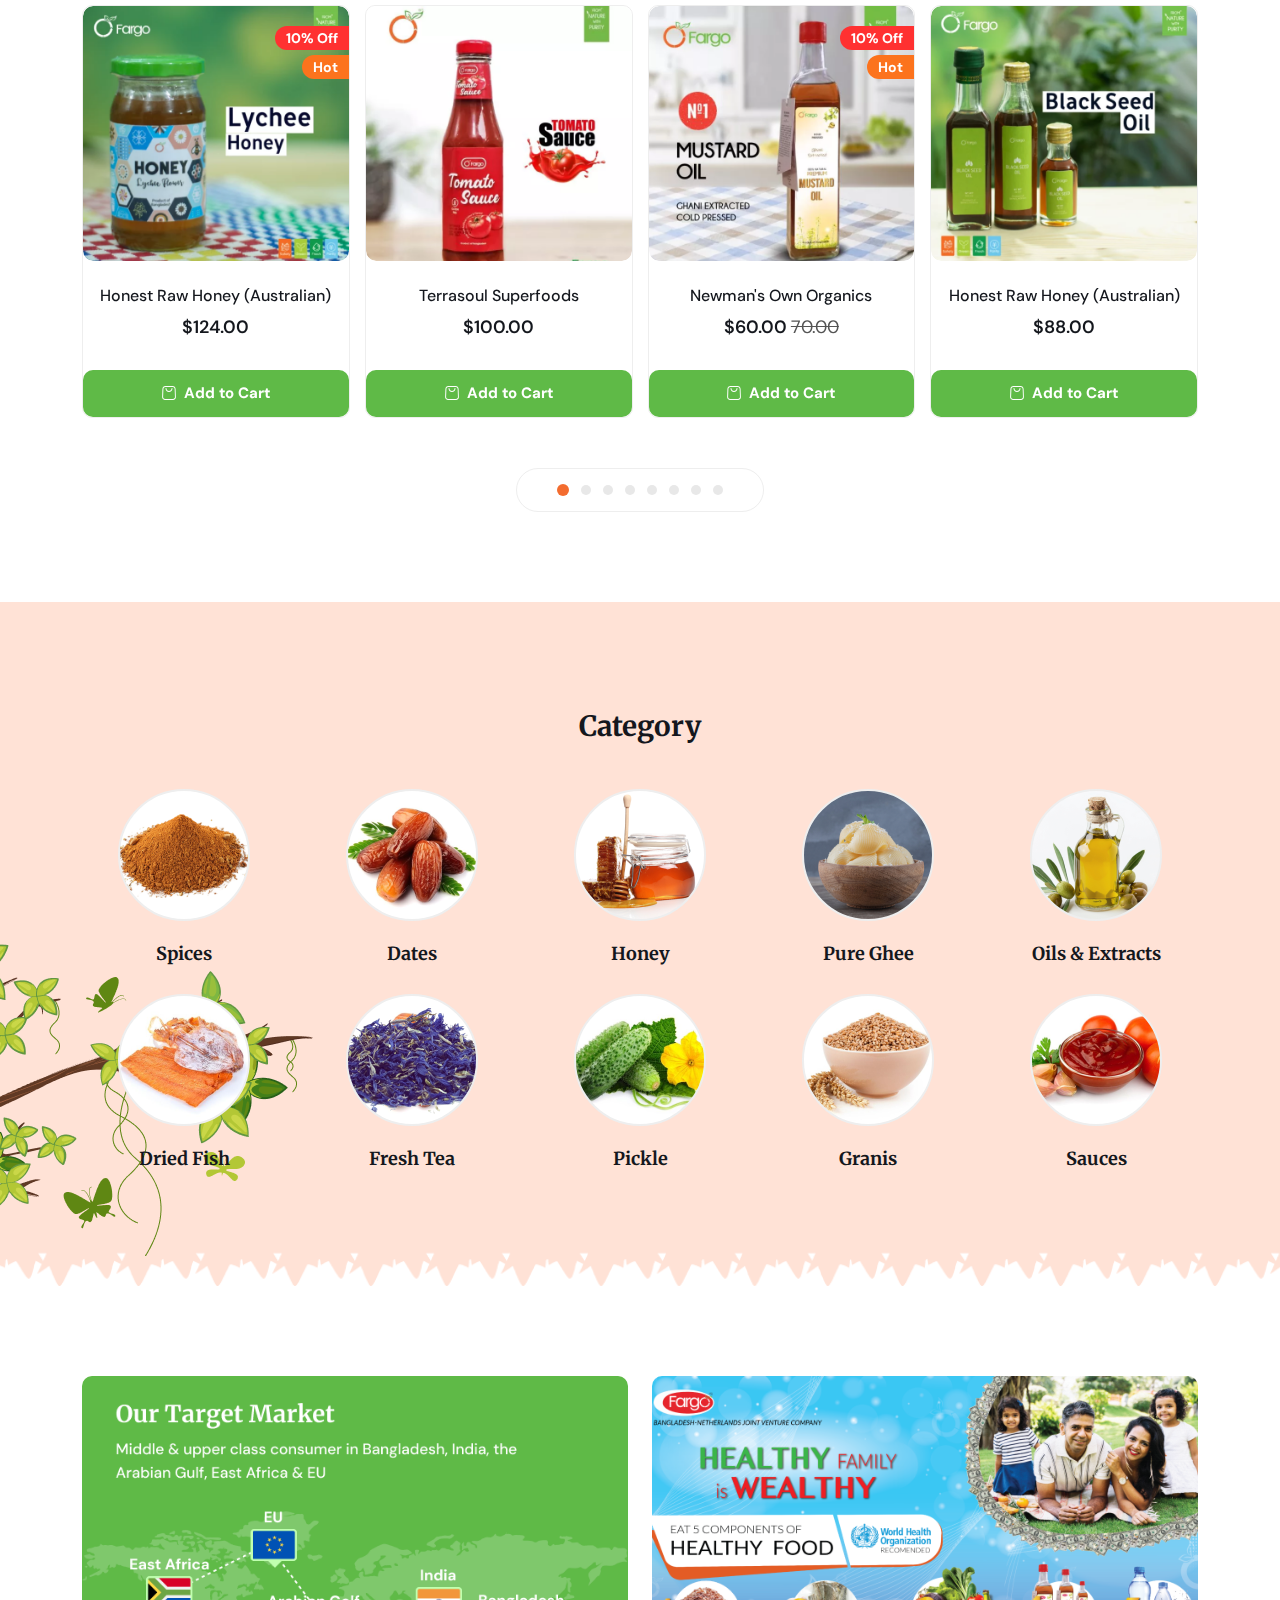
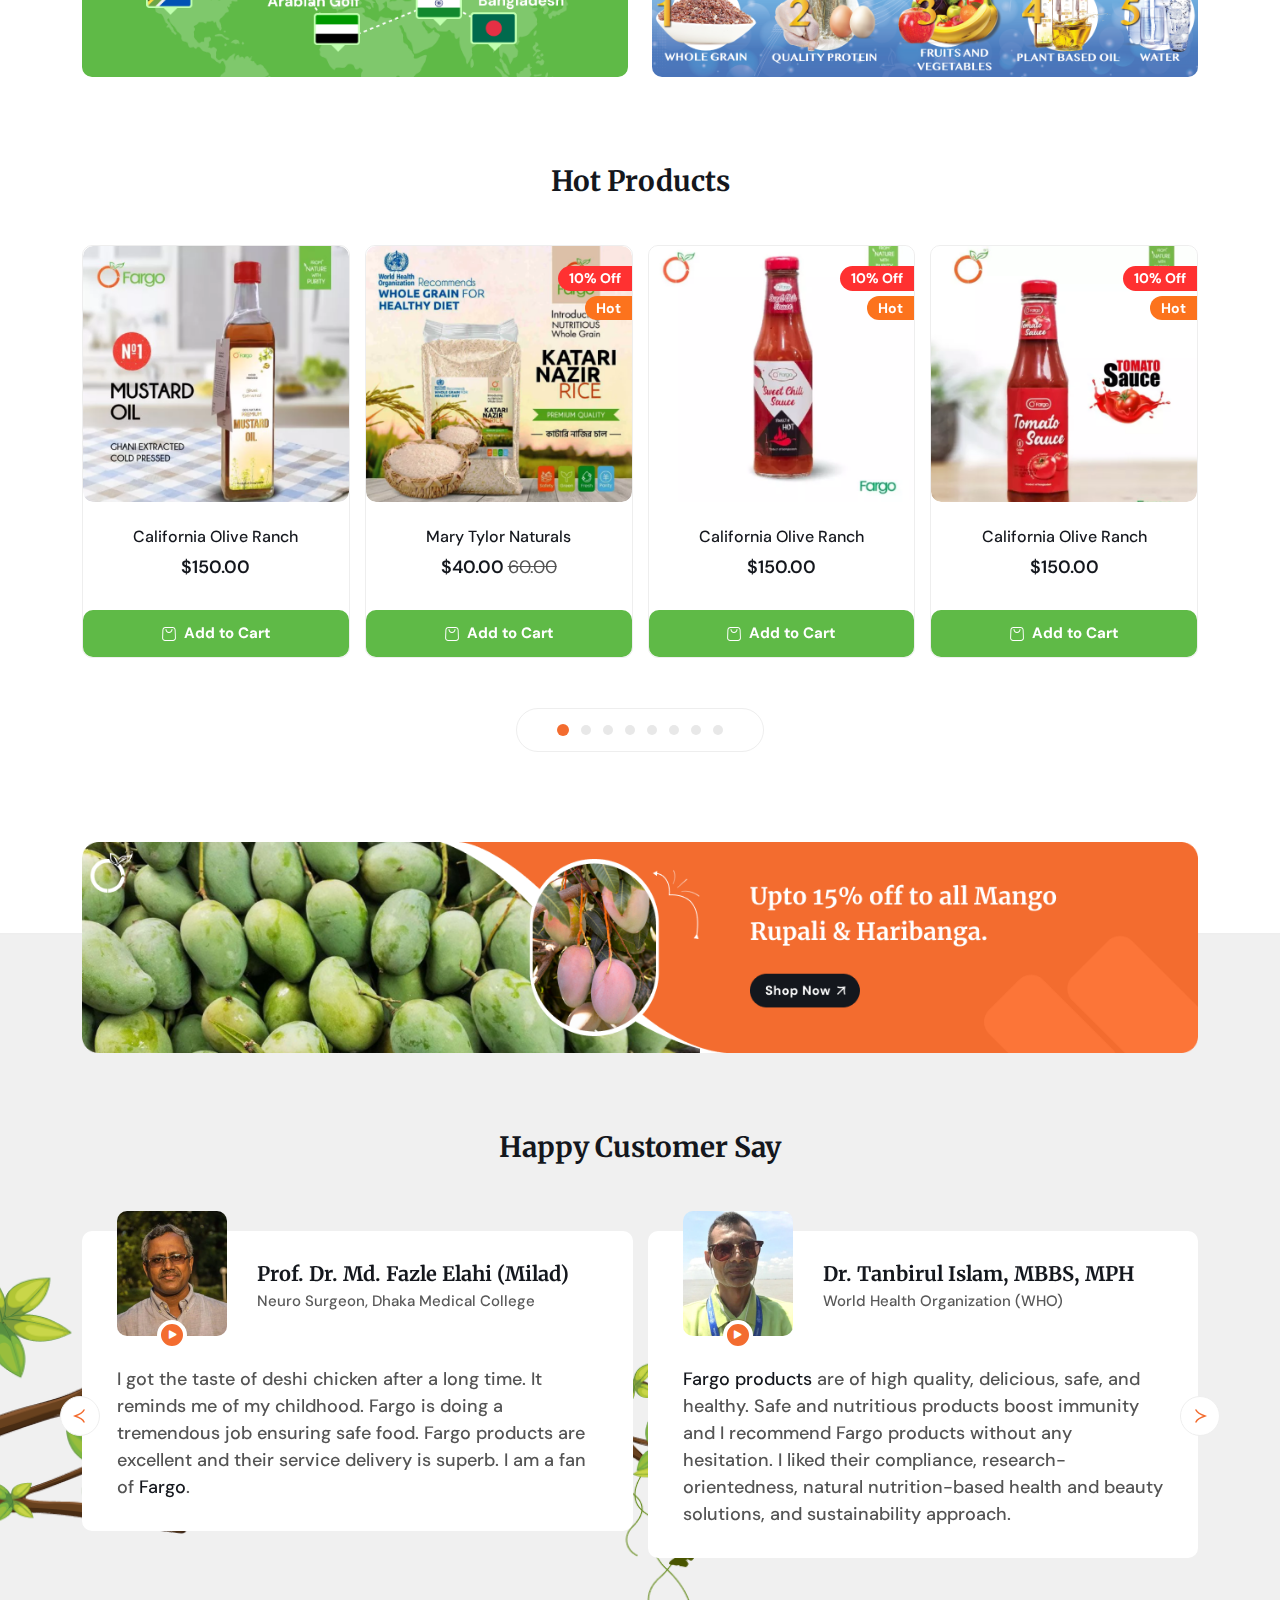
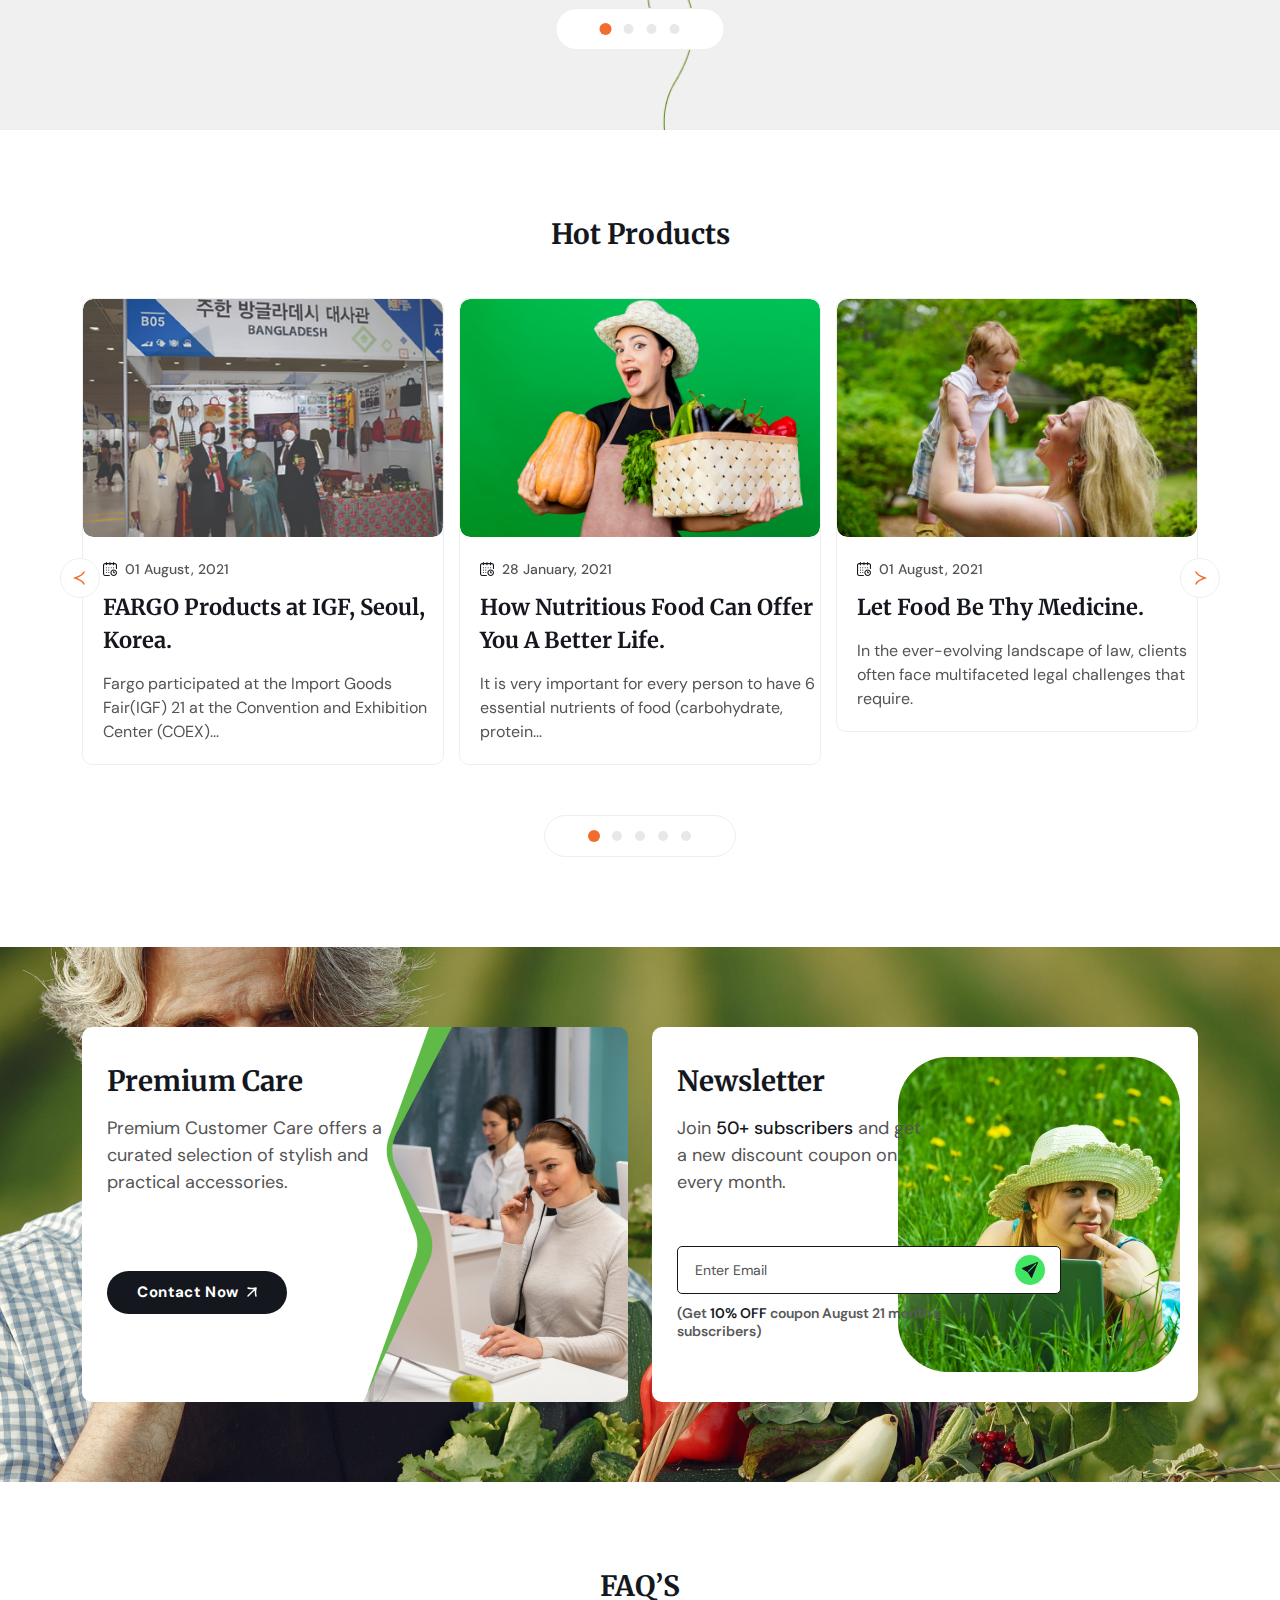
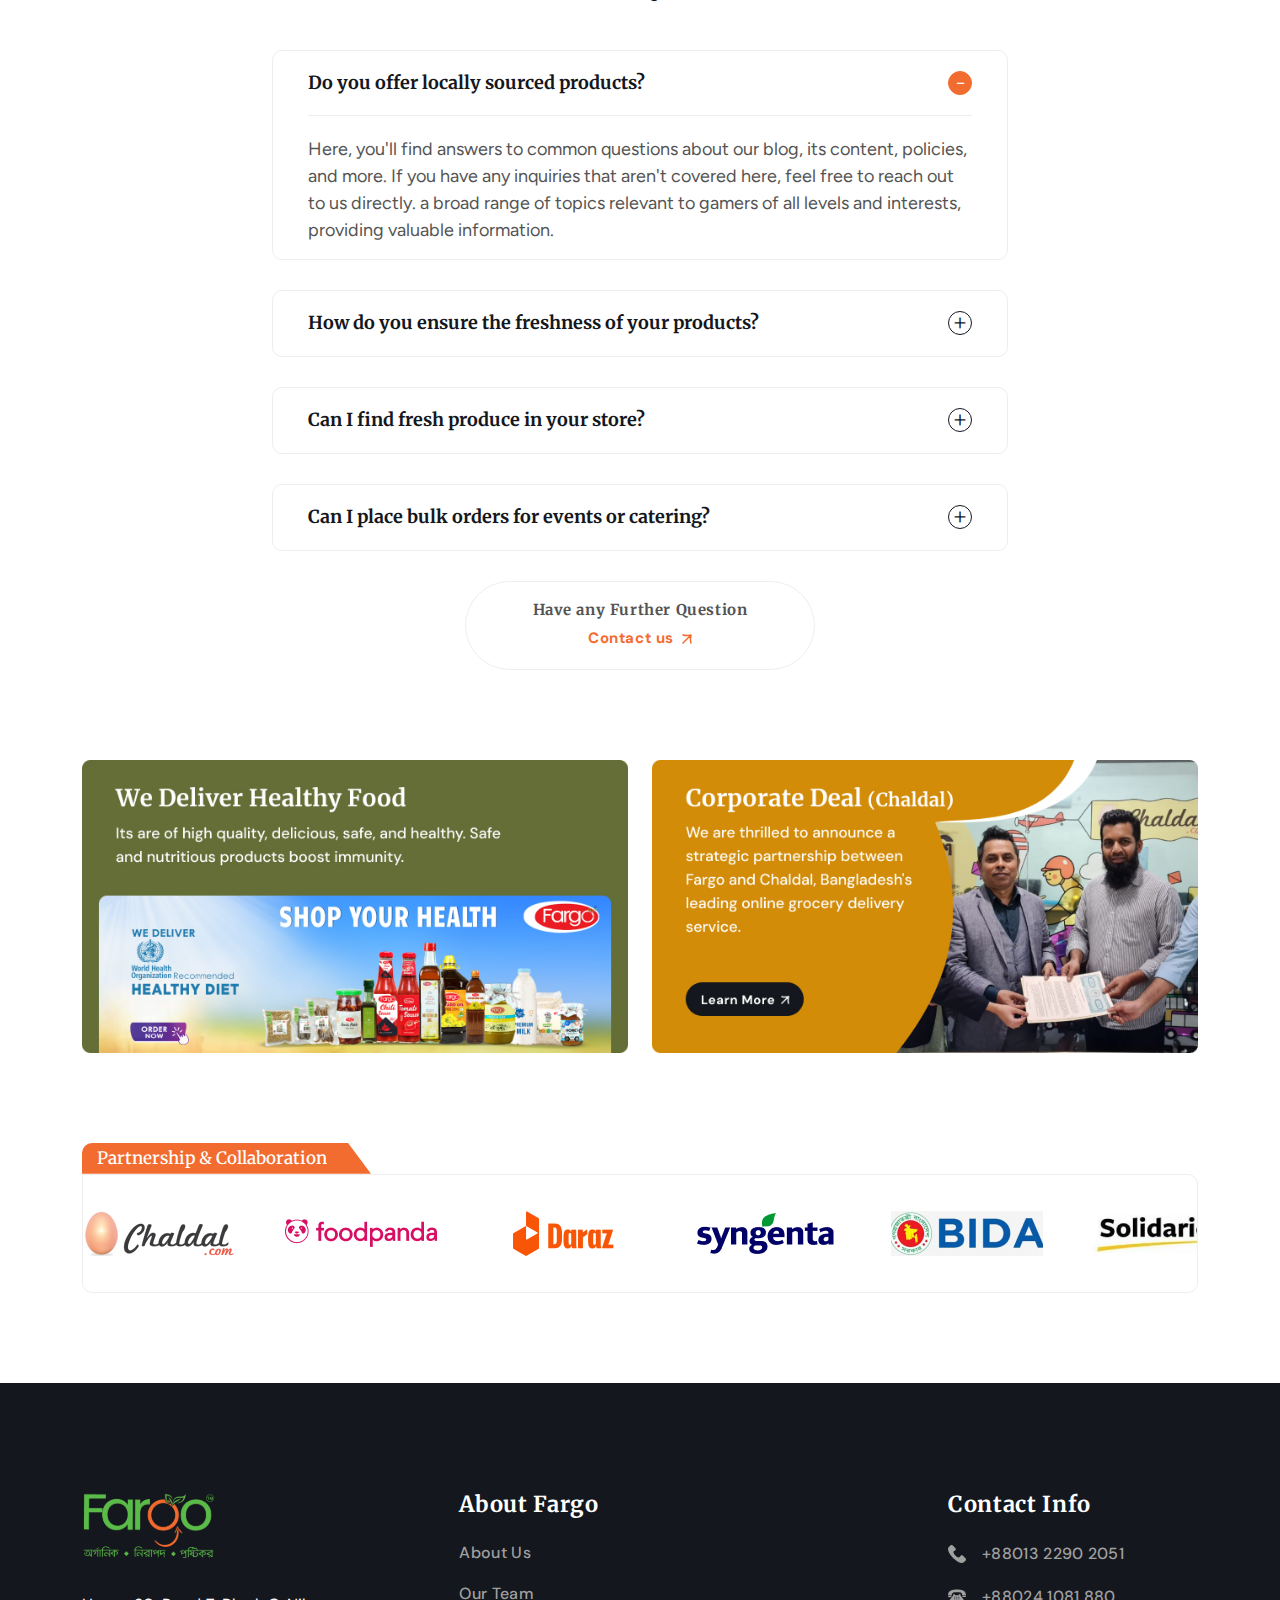
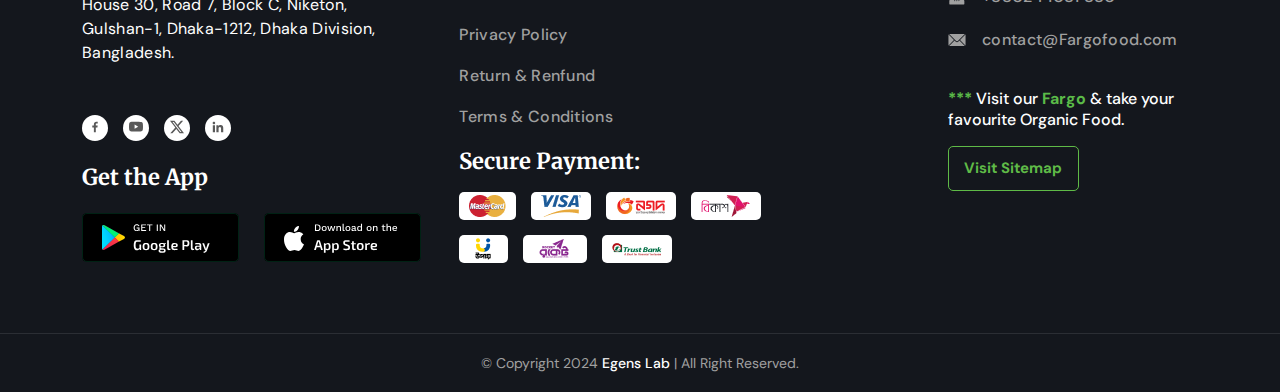
==== commit bf10f26c: "about" ====
--- a/index.html
+++ b/index.html
@@ -19,18 +19,108 @@
     <!-- My css link -->
     <link rel="stylesheet" href="assets/css/style.css">
     <title>Fargo Mart - Fargo Food</title>
-    <link rel="icon" href="https://fargofood.com/wp-content/uploads/2021/01/cropped-Fargo-Logo-03-380x380.png" type="image/gif" sizes="20x20">
+    <link rel="icon" href="https://fargofood.com/wp-content/uploads/2021/01/cropped-Fargo-Logo-03-380x380.png"
+        type="image/gif" sizes="20x20">
 </head>
 
 <body>
     <!-- Header section strats here -->
+    <div class="sidebar-menu">
+        <div class="logo-and-close-btn d-flex align-items-center justify-content-between">
+            <div class="company-logo">
+                <a href="index.html">
+                    <img src="assets/image/icon/fargo-logo.svg" alt="">
+                </a>
+            </div>
+            <div class="menu-close">
+                <i class="bi bi-x-lg"></i>
+            </div>
+        </div>
+        <div class="category-and-menu">
+            <ul class="nav nav-tabs" id="sbTab" role="tablist">
+                <li class="nav-item" role="presentation">
+                    <button class="nav-link active" id="categoty-tab" data-bs-toggle="tab"
+                        data-bs-target="#categoty-tab-pane" type="button" role="tab" aria-controls="categoty-tab-pane"
+                        aria-selected="true">Categoty</button>
+                </li>
+                <li class="nav-item" role="presentation">
+                    <button class="nav-link" id="main-menu-tab" data-bs-toggle="tab"
+                        data-bs-target="#main-menu-tab-pane" type="button" role="tab" aria-controls="main-menu-tab-pane"
+                        aria-selected="false">Menu</button>
+                </li>
+            </ul>
+            <div class="tab-content" id="sbTabContent">
+                <div class="tab-pane fade show active" id="categoty-tab-pane" role="tabpanel"
+                    aria-labelledby="categoty-tab" tabindex="0">
+                    <div class="category-menu">
+                        <ul class="category-list">
+                            <li class="active"><a href="#"><img src="assets/image/icon/spices.svg" alt="">Spices</a>
+                            </li>
+                            <li><a href="#"><img src="assets/image/icon/dates.svg" alt="">Fresh Dates</a>
+                            </li>
+                            <li><a href="#"><img src="assets/image/icon/oil.svg" alt="">Oils & Extracts</a>
+                            </li>
+                            <li><a href="#"><img src="assets/image/icon/grains.svg" alt="">Grains</a></li>
+                            <li><a href="#"><img src="assets/image/icon/ghee.svg" alt="">Pure Ghee</a></li>
+                            <li><a href="#"><img src="assets/image/icon/sauce.svg" alt="">Sauce</a></li>
+                            <li><a href="#"><img src="assets/image/icon/honey.svg" alt="">Honey</a></li>
+                            <li><a href="#"><img src="assets/image/icon/pickle.svg" alt="">Pickle</a></li>
+                            <li><a href="#"><img src="assets/image/icon/tea.svg" alt="">Fresh Tea</a></li>
+                            <li><a href="#"><img src="assets/image/icon/fish.svg" alt="">Dried Fish</a></li>
+                        </ul>
+                        <div class="hotline">
+                            <div class="icon">
+                                <svg width="40" height="40" viewBox="0 0 40 40" xmlns="http://www.w3.org/2000/svg">
+                                    <path
+                                        d="M34.7287 16.3927V15.8248C34.7287 11.8804 33.1618 8.09754 30.3726 5.30842C27.5835 2.51929 23.8006 0.952381 19.8562 0.952381C15.9118 0.952381 12.1289 2.51929 9.33981 5.30842C6.55069 8.09754 4.98377 11.8804 4.98377 15.8248V16.3927C3.66811 16.9731 2.5718 17.9579 1.85416 19.2041C1.13652 20.4502 0.83494 21.8927 0.993244 23.322C1.15155 24.7512 1.76149 26.0928 2.73443 27.1517C3.70737 28.2105 4.99262 28.9316 6.40341 29.21C6.70246 31.8513 7.96363 34.29 9.94622 36.0606C11.9288 37.8312 14.494 38.8098 17.1521 38.8095H19.8562V34.7534H17.1521V36.1054C15.0006 36.1054 12.9373 35.2507 11.4159 33.7294C9.89457 32.2081 9.03989 30.1447 9.03989 27.9932V15.8248H7.68785C7.68785 12.5976 8.96987 9.5025 11.2519 7.22049C13.5339 4.93848 16.629 3.65646 19.8562 3.65646C23.0835 3.65646 26.1785 4.93848 28.4606 7.22049C30.7426 9.5025 32.0246 12.5976 32.0246 15.8248H30.6725V29.3452H32.0246C33.5762 29.3434 35.0801 28.8078 36.2836 27.8285C37.4871 26.8491 38.3171 25.4855 38.6342 23.9666C38.9513 22.4476 38.7362 20.8659 38.0251 19.4868C37.3139 18.1077 36.15 17.0152 34.7287 16.3927Z" />
+                                </svg>
+                            </div>
+                            <div class="content">
+                                <h6>Hotline Number</h6>
+                                <a href="tel:+990475-284748">+990475-284748</a>
+                            </div>
+                        </div>
+                    </div>
+                </div>
+                <div class="tab-pane fade" id="main-menu-tab-pane" role="tabpanel" aria-labelledby="main-menu-tab"
+                    tabindex="0">
+                    <ul class="main-menu">
+                        <li><a href="#">Home</a></li>
+                        <li><a href="#">Fargo Mart</a></li>
+                        <li><a href="#">Health & Beauty</a></li>
+                        <li><a href="about-us.html">About Us</a></li>
+                        <li><a href="#">Contact</a></li>
+                    </ul>
+                    <div class="menu-bottom">
+                        <div class="search-area mb-30">
+                            <form>
+                                <div class="form-inner">
+                                    <input type="text" placeholder="Search for product">
+                                    <button type="submit"><i class="bi bi-search"></i></button>
+                                </div>
+                            </form>
+                        </div>
+                        <a href="#" class="primary-btn1">
+                            <svg width="16" height="16" viewBox="0 0 16 16" fill="none"
+                                xmlns="http://www.w3.org/2000/svg">
+                                <path
+                                    d="M4.1035 3.81732C4.1035 1.71257 5.81608 0 7.92083 0C10.0256 0 11.7382 1.71257 11.7382 3.81732C11.7382 5.92207 10.0256 7.63464 7.92083 7.63464C5.81608 7.63464 4.1035 5.92207 4.1035 3.81732ZM10.3318 8.84011H5.50989C2.96233 8.84011 0.888916 10.9135 0.888916 13.4611C0.889342 14.0471 1.12232 14.609 1.53669 15.0233C1.95106 15.4377 2.51294 15.6707 3.09895 15.6711H12.7427C13.3287 15.6707 13.8906 15.4377 14.305 15.0233C14.7193 14.609 14.9523 14.0471 14.9527 13.4611C14.9527 10.9135 12.8793 8.84011 10.3318 8.84011Z"
+                                    fill="white" />
+                            </svg>
+                            LOGIN
+                        </a>
+                    </div>
+                </div>
+            </div>
+        </div>
+    </div>
     <div class="top-bar d-lg-flex d-none">
         <div class="container-xl container-fluid">
             <div class="row">
                 <div class="col-lg-12">
                     <div class="topbar-wrapper">
                         <div class="company-logo">
-                            <a href="#">
+                            <a href="index.html">
                                 <img src="assets/image/icon/fargo-logo.svg" alt="">
                             </a>
                         </div>
@@ -81,7 +171,7 @@
                 <div class="col-lg-12">
                     <div class="header-wrapper">
                         <div class="company-logo-main d-lg-none d-flex">
-                            <a href="#">
+                            <a href="index.html">
                                 <img src="assets/image/icon/fargo-logo.svg" alt="">
                             </a>
                         </div>
@@ -140,7 +230,7 @@
                                 <div
                                     class="logo-and-close-btn  d-lg-none d-flex align-items-center justify-content-between">
                                     <div class="company-logo">
-                                        <a href="#">
+                                        <a href="index.html">
                                             <img src="assets/image/icon/fargo-logo.svg" alt="">
                                         </a>
                                     </div>
@@ -193,53 +283,19 @@
                         </div>
 
                         <div class="nav-right">
-                            <div class="category-area d-lg-none d-flex active">
-                                <div class="category-btn">
-                                    <span>
-                                        <svg width="20" height="20" viewBox="0 0 20 20" fill="none"
-                                            xmlns="http://www.w3.org/2000/svg">
-                                            <path
-                                                d="M16.875 10.625H12.5C12.0027 10.625 11.5258 10.8225 11.1742 11.1742C10.8225 11.5258 10.625 12.0027 10.625 12.5V16.875C10.625 17.3723 10.8225 17.8492 11.1742 18.2008C11.5258 18.5525 12.0027 18.75 12.5 18.75H16.875C17.3723 18.75 17.8492 18.5525 18.2008 18.2008C18.5525 17.8492 18.75 17.3723 18.75 16.875V12.5C18.75 12.0027 18.5525 11.5258 18.2008 11.1742C17.8492 10.8225 17.3723 10.625 16.875 10.625ZM17.5 16.875C17.5 17.0408 17.4342 17.1997 17.3169 17.3169C17.1997 17.4342 17.0408 17.5 16.875 17.5H12.5C12.3342 17.5 12.1753 17.4342 12.0581 17.3169C11.9408 17.1997 11.875 17.0408 11.875 16.875V12.5C11.875 12.3342 11.9408 12.1753 12.0581 12.0581C12.1753 11.9408 12.3342 11.875 12.5 11.875H16.875C17.0408 11.875 17.1997 11.9408 17.3169 12.0581C17.4342 12.1753 17.5 12.3342 17.5 12.5V16.875ZM7.5 10.625H3.125C2.62772 10.625 2.15081 10.8225 1.79917 11.1742C1.44754 11.5258 1.25 12.0027 1.25 12.5V16.875C1.25 17.3723 1.44754 17.8492 1.79917 18.2008C2.15081 18.5525 2.62772 18.75 3.125 18.75H7.5C7.99728 18.75 8.47419 18.5525 8.82583 18.2008C9.17746 17.8492 9.375 17.3723 9.375 16.875V12.5C9.375 12.0027 9.17746 11.5258 8.82583 11.1742C8.47419 10.8225 7.99728 10.625 7.5 10.625ZM8.125 16.875C8.125 17.0408 8.05915 17.1997 7.94194 17.3169C7.82473 17.4342 7.66576 17.5 7.5 17.5H3.125C2.95924 17.5 2.80027 17.4342 2.68306 17.3169C2.56585 17.1997 2.5 17.0408 2.5 16.875V12.5C2.5 12.3342 2.56585 12.1753 2.68306 12.0581C2.80027 11.9408 2.95924 11.875 3.125 11.875H7.5C7.66576 11.875 7.82473 11.9408 7.94194 12.0581C8.05915 12.1753 8.125 12.3342 8.125 12.5V16.875ZM16.875 1.25H12.5C12.0027 1.25 11.5258 1.44754 11.1742 1.79917C10.8225 2.15081 10.625 2.62772 10.625 3.125V7.5C10.625 7.99728 10.8225 8.47419 11.1742 8.82583C11.5258 9.17746 12.0027 9.375 12.5 9.375H16.875C17.3723 9.375 17.8492 9.17746 18.2008 8.82583C18.5525 8.47419 18.75 7.99728 18.75 7.5V3.125C18.75 2.62772 18.5525 2.15081 18.2008 1.79917C17.8492 1.44754 17.3723 1.25 16.875 1.25ZM17.5 7.5C17.5 7.66576 17.4342 7.82473 17.3169 7.94194C17.1997 8.05915 17.0408 8.125 16.875 8.125H12.5C12.3342 8.125 12.1753 8.05915 12.0581 7.94194C11.9408 7.82473 11.875 7.66576 11.875 7.5V3.125C11.875 2.95924 11.9408 2.80027 12.0581 2.68306C12.1753 2.56585 12.3342 2.5 12.5 2.5H16.875C17.0408 2.5 17.1997 2.56585 17.3169 2.68306C17.4342 2.80027 17.5 2.95924 17.5 3.125V7.5ZM7.5 1.25H3.125C2.62772 1.25 2.15081 1.44754 1.79917 1.79917C1.44754 2.15081 1.25 2.62772 1.25 3.125V7.5C1.25 7.99728 1.44754 8.47419 1.79917 8.82583C2.15081 9.17746 2.62772 9.375 3.125 9.375H7.5C7.99728 9.375 8.47419 9.17746 8.82583 8.82583C9.17746 8.47419 9.375 7.99728 9.375 7.5V3.125C9.375 2.62772 9.17746 2.15081 8.82583 1.79917C8.47419 1.44754 7.99728 1.25 7.5 1.25ZM8.125 7.5C8.125 7.66576 8.05915 7.82473 7.94194 7.94194C7.82473 8.05915 7.66576 8.125 7.5 8.125H3.125C2.95924 8.125 2.80027 8.05915 2.68306 7.94194C2.56585 7.82473 2.5 7.66576 2.5 7.5V3.125C2.5 2.95924 2.56585 2.80027 2.68306 2.68306C2.80027 2.56585 2.95924 2.5 3.125 2.5H7.5C7.66576 2.5 7.82473 2.56585 7.94194 2.68306C8.05915 2.80027 8.125 2.95924 8.125 3.125V7.5Z"
-                                                fill="#14171D" />
-                                        </svg>
-                                        <span class="text">All Category</span>
-                                    </span>
-                                    <svg class="arrow" width="12" height="12" viewBox="0 0 12 12" fill="none"
+                            <div class="price-tag">
+                                <div class="icon">
+                                    <svg width="16" height="16" viewBox="0 0 16 16" fill="none"
                                         xmlns="http://www.w3.org/2000/svg">
-                                        <path d="M1 3L6 9L11 3" stroke="#14171D" stroke-width="1.5"
-                                            stroke-linecap="round" />
+                                        <path
+                                            d="M0.666667 0.666687C0.489856 0.666687 0.320286 0.736925 0.195262 0.861949C0.0702379 0.986973 0 1.15654 0 1.33335C0 1.51016 0.0702379 1.67973 0.195262 1.80476C0.320286 1.92978 0.489856 2.00002 0.666667 2.00002H1.85333C1.95024 2.00019 2.04464 2.03078 2.12323 2.08748C2.20181 2.14417 2.26061 2.22411 2.29133 2.31602L4.48933 8.91135C4.58733 9.20468 4.59933 9.51935 4.52467 9.81935L4.344 10.544C4.078 11.6067 4.90533 12.6667 6 12.6667H14C14.1768 12.6667 14.3464 12.5964 14.4714 12.4714C14.5964 12.3464 14.6667 12.1768 14.6667 12C14.6667 11.8232 14.5964 11.6536 14.4714 11.5286C14.3464 11.4036 14.1768 11.3334 14 11.3334H6C5.74 11.3334 5.57333 11.12 5.63667 10.8687L5.77333 10.3234C5.79636 10.2311 5.84953 10.1492 5.92441 10.0906C5.99929 10.032 6.0916 10.0002 6.18667 10H13.3333C13.4734 10.0002 13.61 9.95623 13.7237 9.87437C13.8374 9.79252 13.9224 9.67693 13.9667 9.54402L15.7433 4.21069C15.7767 4.11046 15.7858 4.00374 15.7698 3.89932C15.7539 3.7949 15.7133 3.69576 15.6516 3.61008C15.5898 3.5244 15.5085 3.45463 15.4145 3.40652C15.3204 3.3584 15.2163 3.33333 15.1107 3.33335H4.37C4.27298 3.33332 4.17843 3.3028 4.09971 3.24609C4.02099 3.18938 3.96209 3.10937 3.93133 3.01735L3.29933 1.12269C3.2551 0.989883 3.17019 0.874371 3.05663 0.792525C2.94308 0.71068 2.80664 0.666653 2.66667 0.666687H0.666667ZM5.33333 13.3334C4.97971 13.3334 4.64057 13.4738 4.39052 13.7239C4.14048 13.9739 4 14.3131 4 14.6667C4 15.0203 4.14048 15.3594 4.39052 15.6095C4.64057 15.8595 4.97971 16 5.33333 16C5.68695 16 6.02609 15.8595 6.27614 15.6095C6.52619 15.3594 6.66667 15.0203 6.66667 14.6667C6.66667 14.3131 6.52619 13.9739 6.27614 13.7239C6.02609 13.4738 5.68695 13.3334 5.33333 13.3334ZM13.3333 13.3334C12.9797 13.3334 12.6406 13.4738 12.3905 13.7239C12.1405 13.9739 12 14.3131 12 14.6667C12 15.0203 12.1405 15.3594 12.3905 15.6095C12.6406 15.8595 12.9797 16 13.3333 16C13.687 16 14.0261 15.8595 14.2761 15.6095C14.5262 15.3594 14.6667 15.0203 14.6667 14.6667C14.6667 14.3131 14.5262 13.9739 14.2761 13.7239C14.0261 13.4738 13.687 13.3334 13.3333 13.3334Z"
+                                            fill="#545454" />
                                     </svg>
-                                </div>
-                                <div class="category-menu">
-
-                                    <ul class="category-list">
-                                        <li class="active"><a href="#"><img src="assets/image/icon/spices.svg"
-                                                    alt="">Spices</a></li>
-                                        <li><a href="#"><img src="assets/image/icon/dates.svg" alt="">Fresh Dates</a>
-                                        </li>
-                                        <li><a href="#"><img src="assets/image/icon/oil.svg" alt="">Oils & Extracts</a>
-                                        </li>
-                                        <li><a href="#"><img src="assets/image/icon/grains.svg" alt="">Grains</a></li>
-                                        <li><a href="#"><img src="assets/image/icon/ghee.svg" alt="">Pure Ghee</a></li>
-                                        <li><a href="#"><img src="assets/image/icon/sauce.svg" alt="">Sauce</a></li>
-                                        <li><a href="#"><img src="assets/image/icon/honey.svg" alt="">Honey</a></li>
-                                        <li><a href="#"><img src="assets/image/icon/pickle.svg" alt="">Pickle</a></li>
-                                        <li><a href="#"><img src="assets/image/icon/tea.svg" alt="">Fresh Tea</a></li>
-                                        <li><a href="#"><img src="assets/image/icon/fish.svg" alt="">Dried Fish</a></li>
-                                    </ul>
-                                    <div class="hotline">
-                                        <div class="icon">
-                                            <svg width="40" height="40" viewBox="0 0 40 40"
-                                                xmlns="http://www.w3.org/2000/svg">
-                                                <path
-                                                    d="M34.7287 16.3927V15.8248C34.7287 11.8804 33.1618 8.09754 30.3726 5.30842C27.5835 2.51929 23.8006 0.952381 19.8562 0.952381C15.9118 0.952381 12.1289 2.51929 9.33981 5.30842C6.55069 8.09754 4.98377 11.8804 4.98377 15.8248V16.3927C3.66811 16.9731 2.5718 17.9579 1.85416 19.2041C1.13652 20.4502 0.83494 21.8927 0.993244 23.322C1.15155 24.7512 1.76149 26.0928 2.73443 27.1517C3.70737 28.2105 4.99262 28.9316 6.40341 29.21C6.70246 31.8513 7.96363 34.29 9.94622 36.0606C11.9288 37.8312 14.494 38.8098 17.1521 38.8095H19.8562V34.7534H17.1521V36.1054C15.0006 36.1054 12.9373 35.2507 11.4159 33.7294C9.89457 32.2081 9.03989 30.1447 9.03989 27.9932V15.8248H7.68785C7.68785 12.5976 8.96987 9.5025 11.2519 7.22049C13.5339 4.93848 16.629 3.65646 19.8562 3.65646C23.0835 3.65646 26.1785 4.93848 28.4606 7.22049C30.7426 9.5025 32.0246 12.5976 32.0246 15.8248H30.6725V29.3452H32.0246C33.5762 29.3434 35.0801 28.8078 36.2836 27.8285C37.4871 26.8491 38.3171 25.4855 38.6342 23.9666C38.9513 22.4476 38.7362 20.8659 38.0251 19.4868C37.3139 18.1077 36.15 17.0152 34.7287 16.3927Z" />
-                                            </svg>
-                                        </div>
-                                        <div class="content">
-                                            <h6>Hotline Number</h6>
-                                            <a href="tel:+990475-284748">+990475-284748</a>
-                                        </div>
-                                    </div>
+                                    <span>2</span>
+                                </div>
+                                <div class="price">
+                                    <span>2 Items</span>
+                                    <h6>$456.00</h6>
                                 </div>
                             </div>
                             <div class="language-switch">
@@ -281,12 +337,7 @@
                 </div>
                 <div class="swiper-slide">
                     <div class="banner-img">
-                        <img src="assets/image/fargo-banner-image.png" alt="">
-                    </div>
-                </div>
-                <div class="swiper-slide">
-                    <div class="banner-img">
-                        <img src="assets/image/fargo-banner-image.png" alt="">
+                        <img src="assets/image/fargo-banner-image2.png" alt="">
                     </div>
                 </div>
             </div>
@@ -1035,15 +1086,15 @@
                         <div class="slider-btn prev-1">
                             <svg width="14" height="14" viewBox="0 0 14 14" fill="none"
                                 xmlns="http://www.w3.org/2000/svg">
-                                    <path d="M11 13C10 10.5 5 8 2 7C5 6 9.5 4.5 11 1" stroke="white" stroke-width="1.5"
-                                        stroke-linecap="round" />
+                                <path d="M11 13C10 10.5 5 8 2 7C5 6 9.5 4.5 11 1" stroke="white" stroke-width="1.5"
+                                    stroke-linecap="round" />
                             </svg>
                         </div>
                         <div class="slider-btn next-1">
                             <svg width="14" height="14" viewBox="0 0 14 14" fill="none"
                                 xmlns="http://www.w3.org/2000/svg">
-                                    <path d="M3 13C4 10.5 9 8 12 7C9 6 4.5 4.5 3 1" stroke="#1E1E1E" stroke-width="1.5"
-                                        stroke-linecap="round" />
+                                <path d="M3 13C4 10.5 9 8 12 7C9 6 4.5 4.5 3 1" stroke="#1E1E1E" stroke-width="1.5"
+                                    stroke-linecap="round" />
                             </svg>
                         </div>
                     </div>
@@ -1243,7 +1294,8 @@
                                             </svg>
                                             28 January, 2021
                                         </a>
-                                        <h5><a href="blog-details.html">How Nutritious Food Can Offer You A Better Life.</a></h5>
+                                        <h5><a href="blog-details.html">How Nutritious Food Can Offer You A Better
+                                                Life.</a></h5>
                                         <p>It is very important for every person to have 6 essential nutrients of food
                                             (carbohydrate, protein...</p>
                                     </div>
@@ -1325,7 +1377,8 @@
                                             </svg>
                                             28 January, 2021
                                         </a>
-                                        <h5><a href="blog-details.html">How Nutritious Food Can Offer You A Better Life.</a></h5>
+                                        <h5><a href="blog-details.html">How Nutritious Food Can Offer You A Better
+                                                Life.</a></h5>
                                         <p>It is very important for every person to have 6 essential nutrients of food
                                             (carbohydrate, protein...</p>
                                     </div>
--- a/assets/css/style.css
+++ b/assets/css/style.css
@@ -308,6 +308,11 @@
 .mb-50 {
   margin-bottom: 50px;
 }
+@media (max-width: 767px) {
+  .mb-50 {
+    margin-bottom: 35px;
+  }
+}
 
 .mb-45 {
   margin-bottom: 45px;
@@ -360,10 +365,6 @@
 
 .mt-25 {
   margin-top: 25px;
-}
-
-.mb-50 {
-  margin-bottom: 50px;
 }
 
 .mt-60 {
@@ -682,6 +683,11 @@
   border-radius: 100px;
   padding: 15px 40px;
 }
+@media (max-width: 767px) {
+  .progress-pagination3 {
+    margin-top: 30px;
+  }
+}
 .progress-pagination3 .swiper-pagination-bullet {
   height: 10px;
   width: 10px;
@@ -718,6 +724,11 @@
   background: var(--white-color);
   border-radius: 100px;
   padding: 15px 40px;
+}
+@media (max-width: 767px) {
+  .progress-pagination4 {
+    margin-top: 30px;
+  }
 }
 .progress-pagination4 .swiper-pagination-bullet {
   height: 10px;
@@ -1334,6 +1345,92 @@
   align-items: center;
   gap: 20px;
 }
+.header-area .header-wrapper .nav-right .price-tag {
+  display: flex;
+  align-items: center;
+  gap: 30px;
+  border: 1px solid #14171D;
+  border-radius: 5px;
+  padding: 5px 20px;
+}
+@media (min-width: 992px) {
+  .header-area .header-wrapper .nav-right .price-tag {
+    display: none;
+    visibility: hidden;
+  }
+}
+@media (max-width: 576px) {
+  .header-area .header-wrapper .nav-right .price-tag {
+    border: none;
+    padding: 0;
+    gap: 0;
+  }
+}
+.header-area .header-wrapper .nav-right .price-tag .icon {
+  background: #F0F0F0;
+  height: 32px;
+  width: 32px;
+  border-radius: 50%;
+  display: flex;
+  align-items: center;
+  justify-content: center;
+  position: relative;
+}
+.header-area .header-wrapper .nav-right .price-tag .icon span {
+  height: 16px;
+  width: 16px;
+  border-radius: 50%;
+  display: flex;
+  align-items: center;
+  justify-content: center;
+  background-color: var(--primary-color);
+  font-family: var(--font-kanit);
+  color: var(--white-color);
+  font-size: 12px;
+  font-weight: 600;
+  line-height: 1;
+  position: absolute;
+  top: 0px;
+  right: -8px;
+}
+.header-area .header-wrapper .nav-right .price-tag .price {
+  position: relative;
+  line-height: 1;
+}
+@media (max-width: 576px) {
+  .header-area .header-wrapper .nav-right .price-tag .price {
+    display: none;
+  }
+}
+.header-area .header-wrapper .nav-right .price-tag .price::after {
+  content: "";
+  height: 32px;
+  width: 1px;
+  background-color: rgba(20, 23, 29, 0.2);
+  position: absolute;
+  left: -15px;
+  top: 50%;
+  transform: translateY(-50%);
+}
+.header-area .header-wrapper .nav-right .price-tag .price span {
+  font-family: var(--font-dm-sans);
+  font-size: 14px;
+  font-weight: 500;
+  line-height: 1;
+  text-align: left;
+  color: var(--title-color2);
+  margin-bottom: 10px;
+  display: inline-block;
+}
+.header-area .header-wrapper .nav-right .price-tag .price h6 {
+  font-family: var(--font-dm-sans);
+  font-size: 16px;
+  font-weight: 700;
+  line-height: 1;
+  text-align: left;
+  color: var(--title-color);
+  margin-bottom: 0;
+}
 .header-area .header-wrapper .nav-right .language-switch {
   position: relative;
   width: 92px;
@@ -1469,6 +1566,12 @@
   color: #000000;
   margin-bottom: 15px;
 }
+@media (max-width: 767px) {
+  .company-info-section .company-info-title h4 {
+    line-height: 1.3;
+    font-size: 22px;
+  }
+}
 .company-info-section .company-info-title p {
   font-family: var(--font-dm-sans);
   font-size: 18px;
@@ -1476,6 +1579,11 @@
   line-height: 1.3;
   text-align: center;
   color: #000000;
+}
+@media (max-width: 767px) {
+  .company-info-section .company-info-title p {
+    margin-bottom: 0;
+  }
 }
 .company-info-section .company-info-image img {
   border-radius: 10px;
@@ -1730,6 +1838,12 @@
   color: var(--title-color);
   margin-bottom: 0;
 }
+@media (max-width: 767px) {
+  .section-title h4 {
+    line-height: 1.3;
+    font-size: 22px;
+  }
+}
 
 /*================================================
 09. category section
@@ -1743,6 +1857,16 @@
   padding: 110px 0;
   z-index: 1;
 }
+@media (max-width: 991px) {
+  .category-section {
+    padding: 90px 0;
+  }
+}
+@media (max-width: 767px) {
+  .category-section {
+    padding: 60px 0;
+  }
+}
 .category-section::after {
   content: "";
   position: absolute;
@@ -1755,6 +1879,11 @@
   background-image: url(../image/vector-1.png);
   z-index: -1;
 }
+@media (max-width: 767px) {
+  .category-section::after {
+    display: none;
+  }
+}
 .category-section .category-content {
   display: block;
   transition: 0.35s;
@@ -1768,6 +1897,11 @@
   height: 130px;
   margin-left: auto;
   margin-right: auto;
+}
+@media (max-width: 576px) {
+  .category-section .category-content .cat-img {
+    margin-bottom: 15px;
+  }
 }
 .category-section .category-content .cat-img::after {
   height: 132px;
@@ -1857,7 +1991,7 @@
 }
 @media (max-width: 767px) {
   .customar-section {
-    padding: 80px 0;
+    padding: 80px 0 60px;
   }
 }
 .customar-section .customer-review {
@@ -2034,6 +2168,11 @@
   border-radius: 100px;
   padding: 15px 40px;
 }
+@media (max-width: 767px) {
+  .customar-section .progress-pagination4 {
+    margin-top: 30px;
+  }
+}
 .customar-section .progress-pagination4 .swiper-pagination-bullet {
   height: 10px;
   width: 10px;
@@ -2179,6 +2318,18 @@
   width: 100%;
   background-size: contain;
 }
+@media (max-width: 1399px) {
+  .newsletter-section .premium-card {
+    padding: 40px 25px;
+    background-position: 120%;
+  }
+}
+@media (max-width: 1199px) {
+  .newsletter-section .premium-card {
+    background-image: unset;
+    min-height: unset;
+  }
+}
 .newsletter-section .premium-card .premium-card-content {
   max-width: 280px;
 }
@@ -2191,6 +2342,12 @@
   color: var(--title-color);
   margin-bottom: 20px;
 }
+@media (max-width: 767px) {
+  .newsletter-section .premium-card .premium-card-content h4 {
+    line-height: 1.3;
+    font-size: 22px;
+  }
+}
 .newsletter-section .premium-card .premium-card-content p {
   font-family: var(--font-dm-sans);
   font-size: 18px;
@@ -2199,6 +2356,11 @@
   text-align: left;
   color: var(--title-color2);
   margin-bottom: 75px;
+}
+@media (max-width: 767px) {
+  .newsletter-section .premium-card .premium-card-content p {
+    margin-bottom: 30px;
+  }
 }
 .newsletter-section .newsletter-card {
   background: var(--white-color);
@@ -2212,27 +2374,14 @@
 }
 @media (max-width: 1399px) {
   .newsletter-section .newsletter-card {
-    background-position: 230px;
+    padding: 40px 25px;
+    background-position: 93%;
   }
 }
 @media (max-width: 1199px) {
   .newsletter-section .newsletter-card {
-    background-position: 140px;
-  }
-}
-@media (max-width: 991px) {
-  .newsletter-section .newsletter-card {
-    background-position: 380px;
-  }
-}
-@media (max-width: 767px) {
-  .newsletter-section .newsletter-card {
-    background-position: 200px;
-  }
-}
-@media (max-width: 576px) {
-  .newsletter-section .newsletter-card {
-    background-position: 150px;
+    background-image: unset;
+    min-height: unset;
   }
 }
 .newsletter-section .newsletter-card .newsletter-card-content {
@@ -2247,6 +2396,12 @@
   color: var(--title-color);
   margin-bottom: 20px;
 }
+@media (max-width: 767px) {
+  .newsletter-section .newsletter-card .newsletter-card-content h4 {
+    line-height: 1.3;
+    font-size: 22px;
+  }
+}
 .newsletter-section .newsletter-card .newsletter-card-content p {
   font-family: var(--font-dm-sans);
   font-size: 18px;
@@ -2255,6 +2410,11 @@
   text-align: left;
   color: var(--title-color2);
   margin-bottom: 50px;
+}
+@media (max-width: 767px) {
+  .newsletter-section .newsletter-card .newsletter-card-content p {
+    margin-bottom: 30px;
+  }
 }
 .newsletter-section .newsletter-card .newsletter-card-content p span {
   font-family: var(--font-dm-sans);
@@ -2539,6 +2699,11 @@
   background: var(--title-color);
   padding: 110px 0 0px;
 }
+@media (max-width: 767px) {
+  .fooeter-section {
+    padding-top: 60px;
+  }
+}
 .fooeter-section .footer-button-area a.footer-btn {
   background: transparent;
   border: 1px solid rgba(255, 255, 255, 0.1019607843);
@@ -2629,6 +2794,12 @@
   font-weight: 700;
   text-align: left;
   color: var(--white-color);
+}
+@media (max-width: 767px) {
+  .fooeter-section .footer-widget .widget-title h4 {
+    line-height: 1.3;
+    font-size: 22px;
+  }
 }
 .fooeter-section .footer-widget .contact-list li {
   margin-bottom: 25px;
@@ -2830,6 +3001,12 @@
   text-align: center;
   color: var(--white-color);
   margin-bottom: 20px;
+}
+@media (max-width: 767px) {
+  .breadcrumbs-section .breadcrumbs-content h1 {
+    line-height: 1.3;
+    font-size: 22px;
+  }
 }
 .breadcrumbs-section .breadcrumbs-content .breadcrumb-list {
   display: inline-flex;
@@ -2889,6 +3066,11 @@
   color: var(--title-color2);
   margin-bottom: 30px;
 }
+@media (max-width: 767px) {
+  .about-fargo-section .about-content p {
+    margin-bottom: 15px;
+  }
+}
 .about-fargo-section .about-content p span {
   font-family: var(--font-dm-sans);
   font-size: 16px;
@@ -2901,6 +3083,16 @@
   padding: 80px 0;
   min-height: 665px;
 }
+@media (max-width: 767px) {
+  .healthy-food-section {
+    padding: 60px 0 130px;
+  }
+}
+@media (max-width: 767px) {
+  .healthy-food-section {
+    padding: 60px 0 110px;
+  }
+}
 .healthy-food-section .healthy-food-section-title h4 {
   font-family: var(--font-merriweather);
   font-size: 28px;
@@ -2910,9 +3102,11 @@
   color: var(--title-color);
   margin-bottom: 30px;
 }
-@media (max-width: 576px) {
+@media (max-width: 767px) {
   .healthy-food-section .healthy-food-section-title h4 {
     line-height: 1.3;
+    font-size: 22px;
+    margin-bottom: 15px;
   }
 }
 .healthy-food-section .healthy-food-section-content p {
@@ -2924,6 +3118,11 @@
   color: var(--title-color2);
   margin-bottom: 25px;
 }
+@media (max-width: 767px) {
+  .healthy-food-section .healthy-food-section-content p {
+    margin-bottom: 15px;
+  }
+}
 .healthy-food-section .healthy-food-section-content p.style-2 {
   font-family: var(--font-dm-sans);
   font-size: 18px;
@@ -2931,6 +3130,11 @@
   line-height: 1.6;
   text-align: left;
   color: var(--title-color);
+}
+@media (max-width: 767px) {
+  .healthy-food-section .healthy-food-section-content p.style-2 {
+    margin-bottom: 15px;
+  }
 }
 .healthy-food-section .healthy-food-section-content p span {
   color: var(--title-color);
@@ -2962,6 +3166,12 @@
   line-height: 42px;
   text-align: center;
   color: var(--title-color);
+}
+@media (max-width: 767px) {
+  .online-food-store-section .online-food-section-title h4 {
+    line-height: 1.3;
+    font-size: 22px;
+  }
 }
 .online-food-store-section .online-food-section-title p {
   font-family: var(--font-dm-sans);
@@ -2979,6 +3189,11 @@
   background-image: url(../image/about-us/icon/vector.svg);
   background-repeat: no-repeat;
   background-position: right bottom;
+}
+@media (max-width: 767px) {
+  .online-food-store-section .contact-area {
+    padding: 20px 25px;
+  }
 }
 .online-food-store-section .contact-area .found-us-btn {
   justify-content: center;
@@ -3023,7 +3238,7 @@
   margin-bottom: 25px;
   display: flex;
   align-items: center;
-  gap: 20px;
+  line-height: 1.8;
 }
 @media (max-width: 767px) {
   .online-food-store-section .contact-area ul li {
@@ -3038,6 +3253,19 @@
   line-height: 1;
   text-align: left;
   color: var(--title-color);
+  padding-right: 15px;
+}
+.online-food-store-section .contact-area ul li a {
+  font-family: var(--font-dm-sans);
+  font-size: 18px;
+  font-weight: 600;
+  line-height: 1;
+  text-align: left;
+  color: var(--title-color2);
+  transition: 0.35s;
+}
+.online-food-store-section .contact-area ul li a:hover {
+  color: var(--primary-color);
 }
 .online-food-store-section .about-banner-card {
   background: #F0F0F0;
@@ -3053,6 +3281,32 @@
 .online-food-store-section .about-banner-card.style-2 {
   background-image: url(../image/about-us/about-banner-image2.png);
 }
+@media (max-width: 767px) {
+  .online-food-store-section .about-banner-card.style-2 {
+    background-image: unset;
+  }
+}
+@media (max-width: 1399px) {
+  .online-food-store-section .about-banner-card {
+    padding: 40px 25px;
+    background-position: 120%;
+  }
+}
+@media (max-width: 1399px) {
+  .online-food-store-section .about-banner-card {
+    background-position: 185%;
+  }
+}
+@media (max-width: 991px) {
+  .online-food-store-section .about-banner-card {
+    background-position: 100%;
+  }
+}
+@media (max-width: 767px) {
+  .online-food-store-section .about-banner-card {
+    background-image: unset;
+  }
+}
 .online-food-store-section .about-banner-card .banner-card-content {
   max-width: 280px;
 }
@@ -3064,6 +3318,12 @@
   text-align: left;
   color: var(--title-color);
   margin-bottom: 15px;
+}
+@media (max-width: 767px) {
+  .online-food-store-section .about-banner-card .banner-card-content h4 {
+    line-height: 1.3;
+    font-size: 22px;
+  }
 }
 .online-food-store-section .about-banner-card .banner-card-content p {
   font-family: var(--font-dm-sans);
@@ -3088,6 +3348,11 @@
   margin-left: auto;
   margin-right: auto;
 }
+@media (max-width: 576px) {
+  .about-tab .nav-tabs {
+    padding: 20px;
+  }
+}
 .about-tab .nav-tabs li {
   padding: 0;
 }
@@ -3122,6 +3387,13 @@
   color: var(--title-color);
   margin-bottom: 20px;
 }
+@media (max-width: 767px) {
+  .fargo-mart-area .fargo-mart-area-content h4 {
+    line-height: 1.3;
+    font-size: 22px;
+    margin-bottom: 15px;
+  }
+}
 .fargo-mart-area .fargo-mart-area-content p {
   font-family: var(--font-dm-sans);
   font-size: 16px;
@@ -3131,6 +3403,11 @@
   color: var(--title-color2);
   margin-bottom: 25px;
 }
+@media (max-width: 767px) {
+  .fargo-mart-area .fargo-mart-area-content p {
+    margin-bottom: 10px;
+  }
+}
 .fargo-mart-area .fargo-mart-area-content p.style-2 {
   font-family: var(--font-dm-sans);
   font-size: 18px;
@@ -3154,6 +3431,11 @@
 }
 .fargo-mart-area .fargo-mart-area-content .location-btn {
   margin-top: 50px;
+}
+@media (max-width: 767px) {
+  .fargo-mart-area .fargo-mart-area-content .location-btn {
+    margin-top: 30px;
+  }
 }
 
 .fargo-mart-video-area .fargo-mart-section-title {
@@ -3168,6 +3450,13 @@
   text-align: center;
   color: var(--title-color);
   margin-bottom: 25px;
+}
+@media (max-width: 767px) {
+  .fargo-mart-video-area .fargo-mart-section-title h4 {
+    line-height: 1.3;
+    font-size: 22px;
+    margin-bottom: 15px;
+  }
 }
 .fargo-mart-video-area .fargo-mart-section-title p {
   font-family: var(--font-dm-sans);
@@ -3177,8 +3466,18 @@
   text-align: center;
   color: var(--title-color2);
 }
+@media (max-width: 767px) {
+  .fargo-mart-video-area .fargo-mart-section-title p {
+    margin-bottom: 0;
+  }
+}
 .fargo-mart-video-area .video-section-image {
   margin-top: 45px;
+}
+@media (max-width: 767px) {
+  .fargo-mart-video-area .video-section-image {
+    margin-top: 35px;
+  }
 }
 
 .company-info .company-info-content h4 {
@@ -3190,6 +3489,13 @@
   color: var(--title-color);
   margin-bottom: 25px;
 }
+@media (max-width: 767px) {
+  .company-info .company-info-content h4 {
+    line-height: 1.3;
+    font-size: 22px;
+    margin-bottom: 15px;
+  }
+}
 .company-info .company-info-content p {
   font-family: var(--font-dm-sans);
   font-size: 16px;
@@ -3198,6 +3504,11 @@
   text-align: left;
   color: var(--title-color2);
   margin-bottom: 25px;
+}
+@media (max-width: 767px) {
+  .company-info .company-info-content p {
+    margin-bottom: 10px;
+  }
 }
 .company-info .company-info-content p span {
   color: var(--title-color);
@@ -3215,6 +3526,12 @@
   line-height: 1;
   text-align: center;
   color: var(--title-color);
+}
+@media (max-width: 767px) {
+  .fargo-team-section .team-section-title h4 {
+    line-height: 1.3;
+    font-size: 22px;
+  }
 }
 .fargo-team-section .team-section-title p {
   font-family: var(--font-dm-sans);
@@ -3896,4 +4213,308 @@
 }
 .blog-sidebar .single-widgets .wp-block-tag-cloud a:hover {
   color: var(--primary-color);
+}
+
+.sidebar-menu {
+  position: fixed;
+  top: 0;
+  left: 0;
+  width: 280px;
+  padding: 30px 20px !important;
+  z-index: 99999;
+  height: 100%;
+  overflow: auto;
+  background: var(--white-color);
+  transform: translateX(-100%);
+  transition: transform 0.3s ease-in;
+  border-right: 1px solid rgba(13, 23, 32, 0.0784313725);
+}
+.sidebar-menu .logo-and-close-btn {
+  margin-bottom: 50px;
+}
+.sidebar-menu .nav-tabs {
+  border-bottom: unset;
+  gap: 16px;
+  justify-content: center;
+  display: flex;
+  justify-content: space-between;
+  background-color: #F0F0F0;
+  border-radius: 25px;
+  width: 100%;
+  padding: 10px;
+  margin-left: auto;
+  margin-right: auto;
+}
+.sidebar-menu .nav-tabs li {
+  padding: 0;
+}
+.sidebar-menu .nav-tabs li button {
+  background: var(--white-color);
+  border-radius: 25px;
+  color: var(--title-color);
+  font-family: var(--font-merriweather);
+  font-size: 16px;
+  font-weight: 700;
+  line-height: 1;
+  padding: 7px 20px;
+  width: 100%;
+  border-radius: 25px;
+}
+.sidebar-menu .nav-tabs li button.active {
+  color: var(--white-color) !important;
+  background-color: var(--primary-color) !important;
+  border-color: var(--primary-color) !important;
+}
+.sidebar-menu .company-logo {
+  display: flex;
+  justify-content: center;
+}
+.sidebar-menu .menu-close {
+  height: 34px;
+  width: 34px;
+  display: flex;
+  align-items: center;
+  justify-content: center;
+  background-color: #F0F0F0;
+  border-radius: 50%;
+  transition: 0.45s;
+}
+.sidebar-menu .menu-close:hover {
+  background-color: #FF3131;
+  color: #fff;
+}
+.sidebar-menu .main-menu {
+  padding-top: 30px;
+  padding-bottom: 30px;
+}
+.sidebar-menu .main-menu li {
+  display: block;
+  position: relative;
+  padding: 5px 5px;
+}
+.sidebar-menu .main-menu li a {
+  padding: 6px 0;
+  display: block;
+  font-family: var(--font-dm-sans);
+  font-size: 14px;
+  font-weight: 600;
+  color: var(--title-color);
+  transition: 0.35s;
+  text-transform: uppercase;
+}
+.sidebar-menu .main-menu li a:hover {
+  color: var(--primary-color);
+}
+.sidebar-menu .search-area {
+  max-width: 690px;
+  width: 100%;
+}
+@media (min-width: 1400px) and (max-width: 1599px) {
+  .sidebar-menu .search-area {
+    max-width: 500px;
+  }
+}
+@media (max-width: 1399px) {
+  .sidebar-menu .search-area {
+    max-width: 500px;
+  }
+}
+@media (max-width: 1199px) {
+  .sidebar-menu .search-area {
+    max-width: 350px;
+  }
+}
+.sidebar-menu .search-area form {
+  width: 100%;
+}
+.sidebar-menu .search-area form .form-inner {
+  display: flex;
+  align-items: center;
+  max-width: 690px;
+  width: 100%;
+}
+.sidebar-menu .search-area form .form-inner input {
+  background: var(--white-color);
+  border: 1px solid var(--primary-color);
+  border-radius: 5px 0px 0px 5px;
+  width: 100%;
+  height: 46px;
+  padding: 10px 30px;
+  font-family: var(--font-dm-sans);
+  font-weight: 400;
+  font-size: 16px;
+  color: var(--primary-color);
+}
+.sidebar-menu .search-area form .form-inner input:focus {
+  background-color: var(--white-color);
+  border-color: var(--primary-color1);
+}
+.sidebar-menu .search-area form .form-inner button {
+  width: 68px;
+  height: 46px;
+  border-radius: 0px 5px 5px 0px;
+  background-color: var(--primary-color);
+  transition: 0.5s;
+  position: relative;
+  overflow: hidden;
+  z-index: 1;
+}
+.sidebar-menu .search-area form .form-inner button i {
+  color: var(--white-color);
+}
+.sidebar-menu .search-area form .form-inner button::after {
+  position: absolute;
+  content: "";
+  display: block;
+  left: 15%;
+  right: -20%;
+  top: -4%;
+  height: 150%;
+  width: 150%;
+  bottom: 0;
+  border-radius: 0px 5px 5px 0px;
+  background-color: var(--title-color);
+  transform: skewX(45deg) scale(0, 1);
+  z-index: -1;
+  transition: all 0.5s ease-out 0s;
+}
+.sidebar-menu .search-area form .form-inner button:hover {
+  color: var(--white-color);
+}
+.sidebar-menu .search-area form .form-inner button:hover::after {
+  transform: skewX(45deg) scale(1, 1);
+}
+.sidebar-menu .price-tag {
+  display: flex;
+  align-items: center;
+  gap: 30px;
+  border: 1px solid #14171D;
+  border-radius: 5px;
+  padding: 5px 20px;
+}
+.sidebar-menu .price-tag .icon {
+  background: #F0F0F0;
+  height: 32px;
+  width: 32px;
+  border-radius: 50%;
+  display: flex;
+  align-items: center;
+  justify-content: center;
+  position: relative;
+}
+.sidebar-menu .price-tag .icon span {
+  height: 16px;
+  width: 16px;
+  border-radius: 50%;
+  display: flex;
+  align-items: center;
+  justify-content: center;
+  background-color: var(--primary-color);
+  font-family: var(--font-kanit);
+  color: var(--white-color);
+  font-size: 12px;
+  font-weight: 600;
+  line-height: 1;
+  position: absolute;
+  top: 0px;
+  right: -8px;
+}
+.sidebar-menu .price-tag .price {
+  position: relative;
+  line-height: 1;
+}
+.sidebar-menu .price-tag .price::after {
+  content: "";
+  height: 32px;
+  width: 1px;
+  background-color: rgba(20, 23, 29, 0.2);
+  position: absolute;
+  left: -15px;
+  top: 50%;
+  transform: translateY(-50%);
+}
+.sidebar-menu .price-tag .price span {
+  font-family: var(--font-dm-sans);
+  font-size: 14px;
+  font-weight: 500;
+  line-height: 1;
+  text-align: left;
+  color: var(--title-color2);
+  margin-bottom: 10px;
+  display: inline-block;
+}
+.sidebar-menu .price-tag .price h6 {
+  font-family: var(--font-dm-sans);
+  font-size: 16px;
+  font-weight: 700;
+  line-height: 1;
+  text-align: left;
+  color: var(--title-color);
+  margin-bottom: 0;
+}
+.sidebar-menu .category-menu {
+  padding-top: 30px;
+}
+.sidebar-menu .category-menu .category-list li {
+  border-bottom: 1px solid #eee;
+}
+.sidebar-menu .category-menu .category-list li:last-child {
+  border-bottom: none;
+}
+.sidebar-menu .category-menu .category-list li a {
+  display: flex;
+  align-items: center;
+  gap: 8px;
+  font-family: var(--font-dm-sans);
+  font-size: 16px;
+  font-weight: 500;
+  line-height: 20.83px;
+  text-align: left;
+  color: var(--paragraph-color);
+  transition: 0.35s;
+  padding: 15px 10px;
+}
+.sidebar-menu .category-menu .category-list li a:hover {
+  color: #F36C2F;
+}
+.sidebar-menu .category-menu .category-list li.active a {
+  color: var(--title-color);
+}
+.sidebar-menu .category-menu .hotline {
+  background-color: #F36C2F;
+  border-radius: 20px;
+  padding: 20px 15px;
+  display: flex;
+  align-items: center;
+  gap: 10px;
+}
+@media (max-width: 1199px) {
+  .sidebar-menu .category-menu .hotline {
+    padding: 15px 20px;
+  }
+}
+.sidebar-menu .category-menu .hotline .icon svg {
+  fill: var(--white-color);
+}
+.sidebar-menu .category-menu .hotline .content h6 {
+  margin-bottom: 3px;
+  font-family: var(--font-dm-sans);
+  font-size: 16px;
+  font-weight: 500;
+  line-height: 20.83px;
+  color: var(--white-color);
+}
+.sidebar-menu .category-menu .hotline .content a {
+  font-family: var(--font-dm-sans);
+  font-size: 16px;
+  font-weight: 600;
+  line-height: 23.44px;
+  color: var(--white-color);
+  transition: 0.35s;
+}
+.sidebar-menu .category-menu .hotline .content a:hover {
+  color: var(--primary-color);
+}
+.sidebar-menu.active {
+  transform: translateX(0);
 }/*# sourceMappingURL=style.css.map */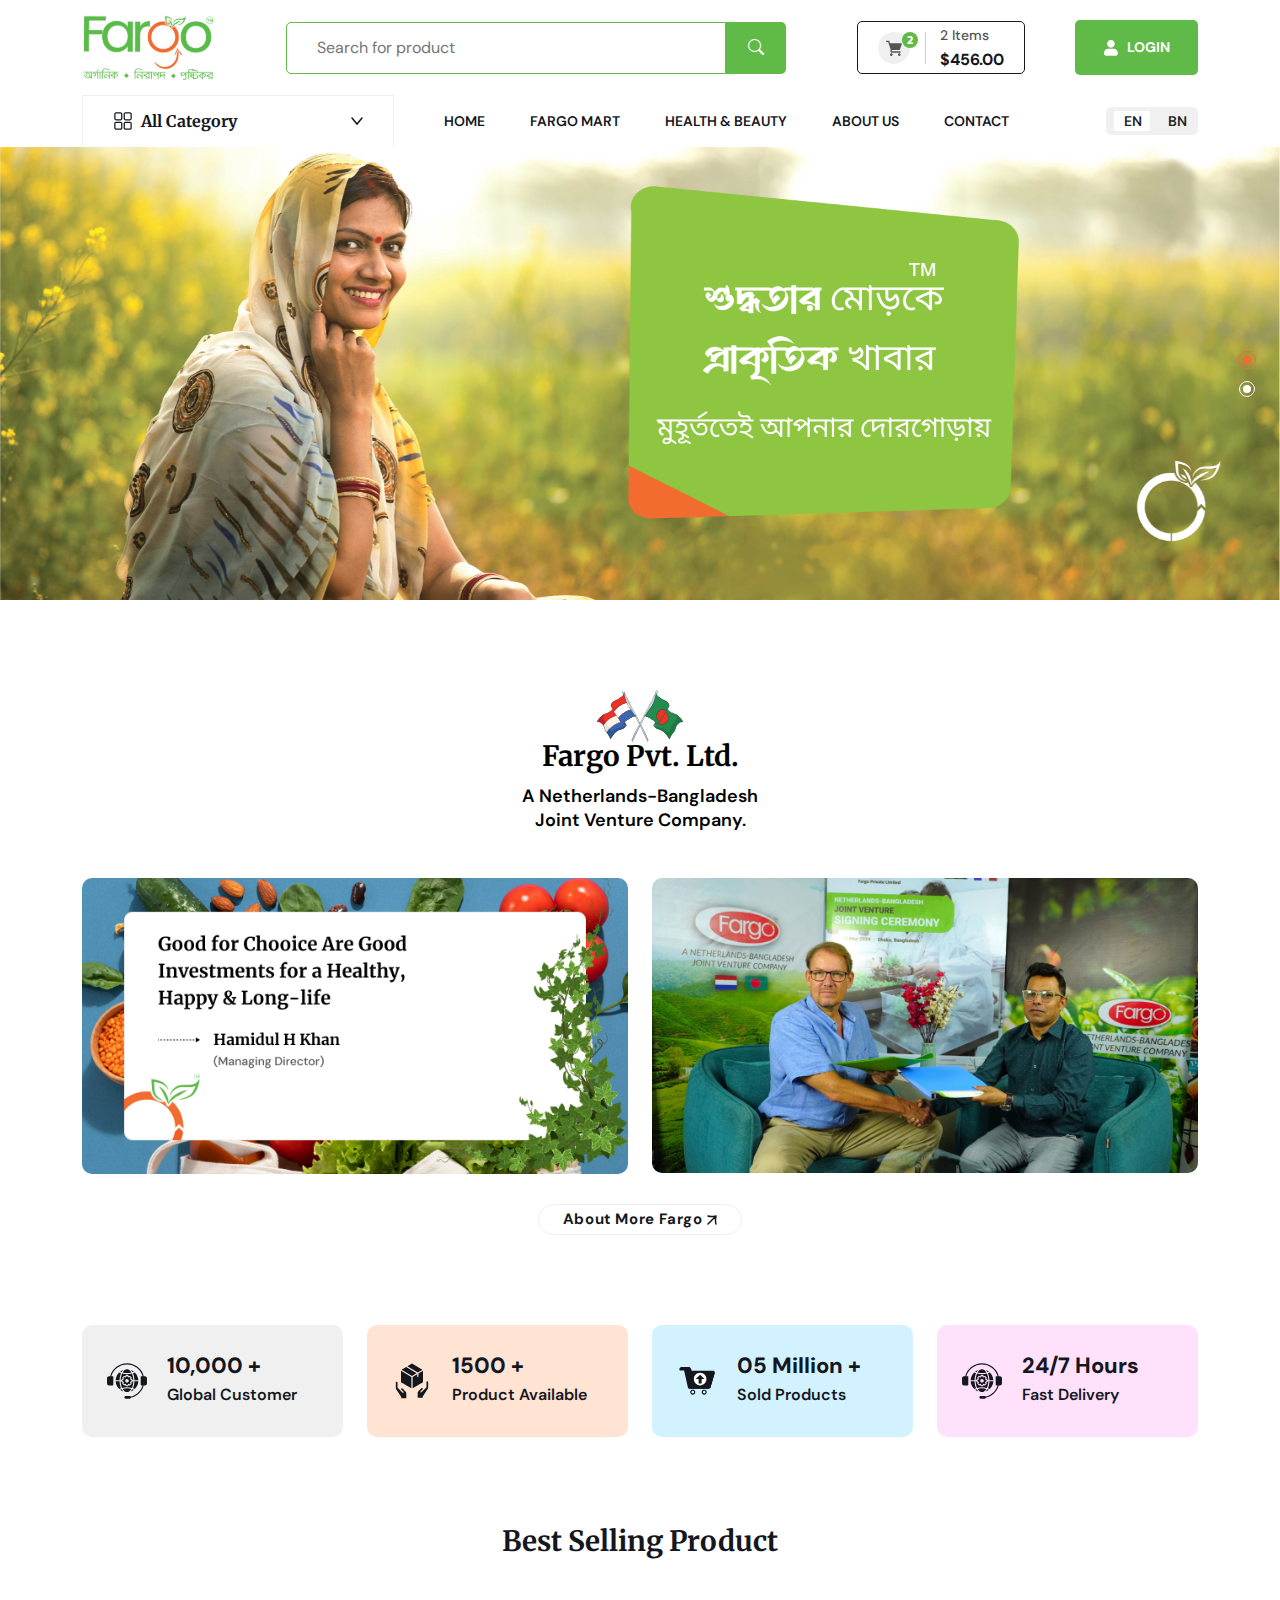
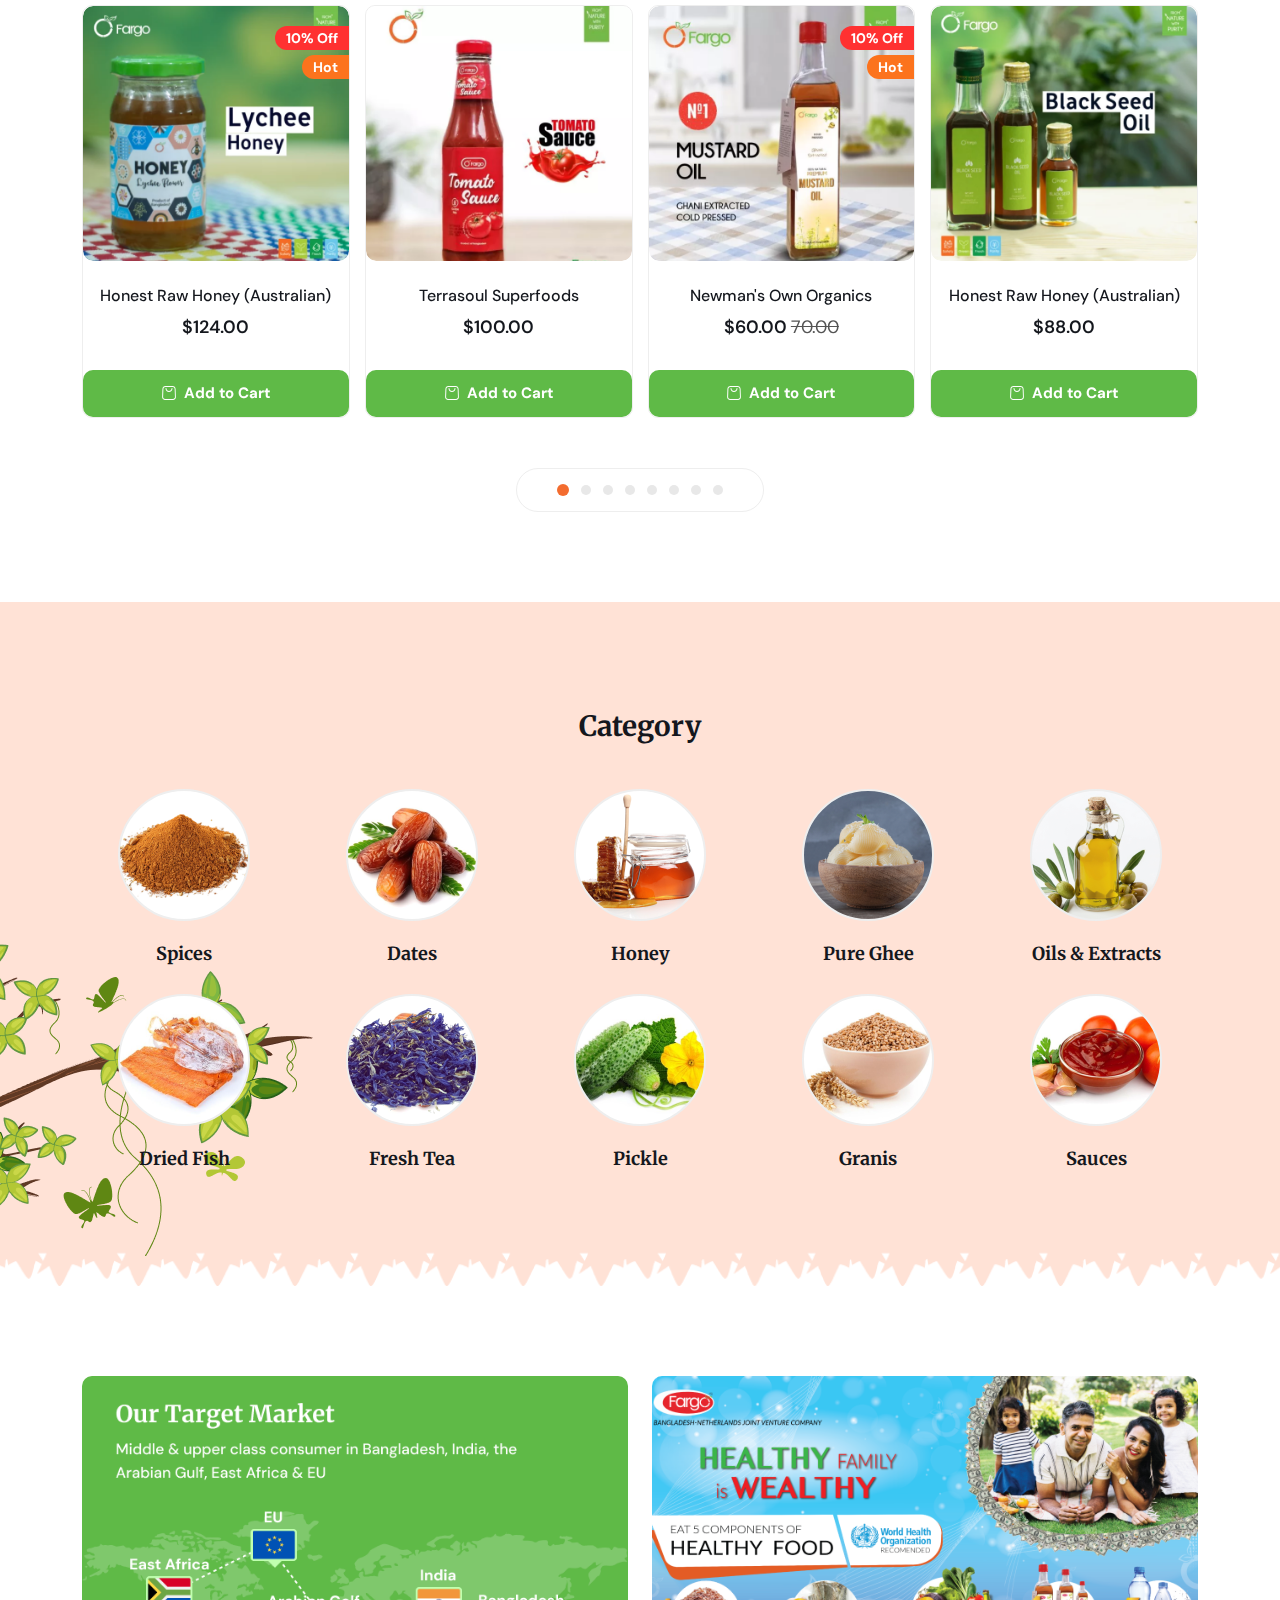
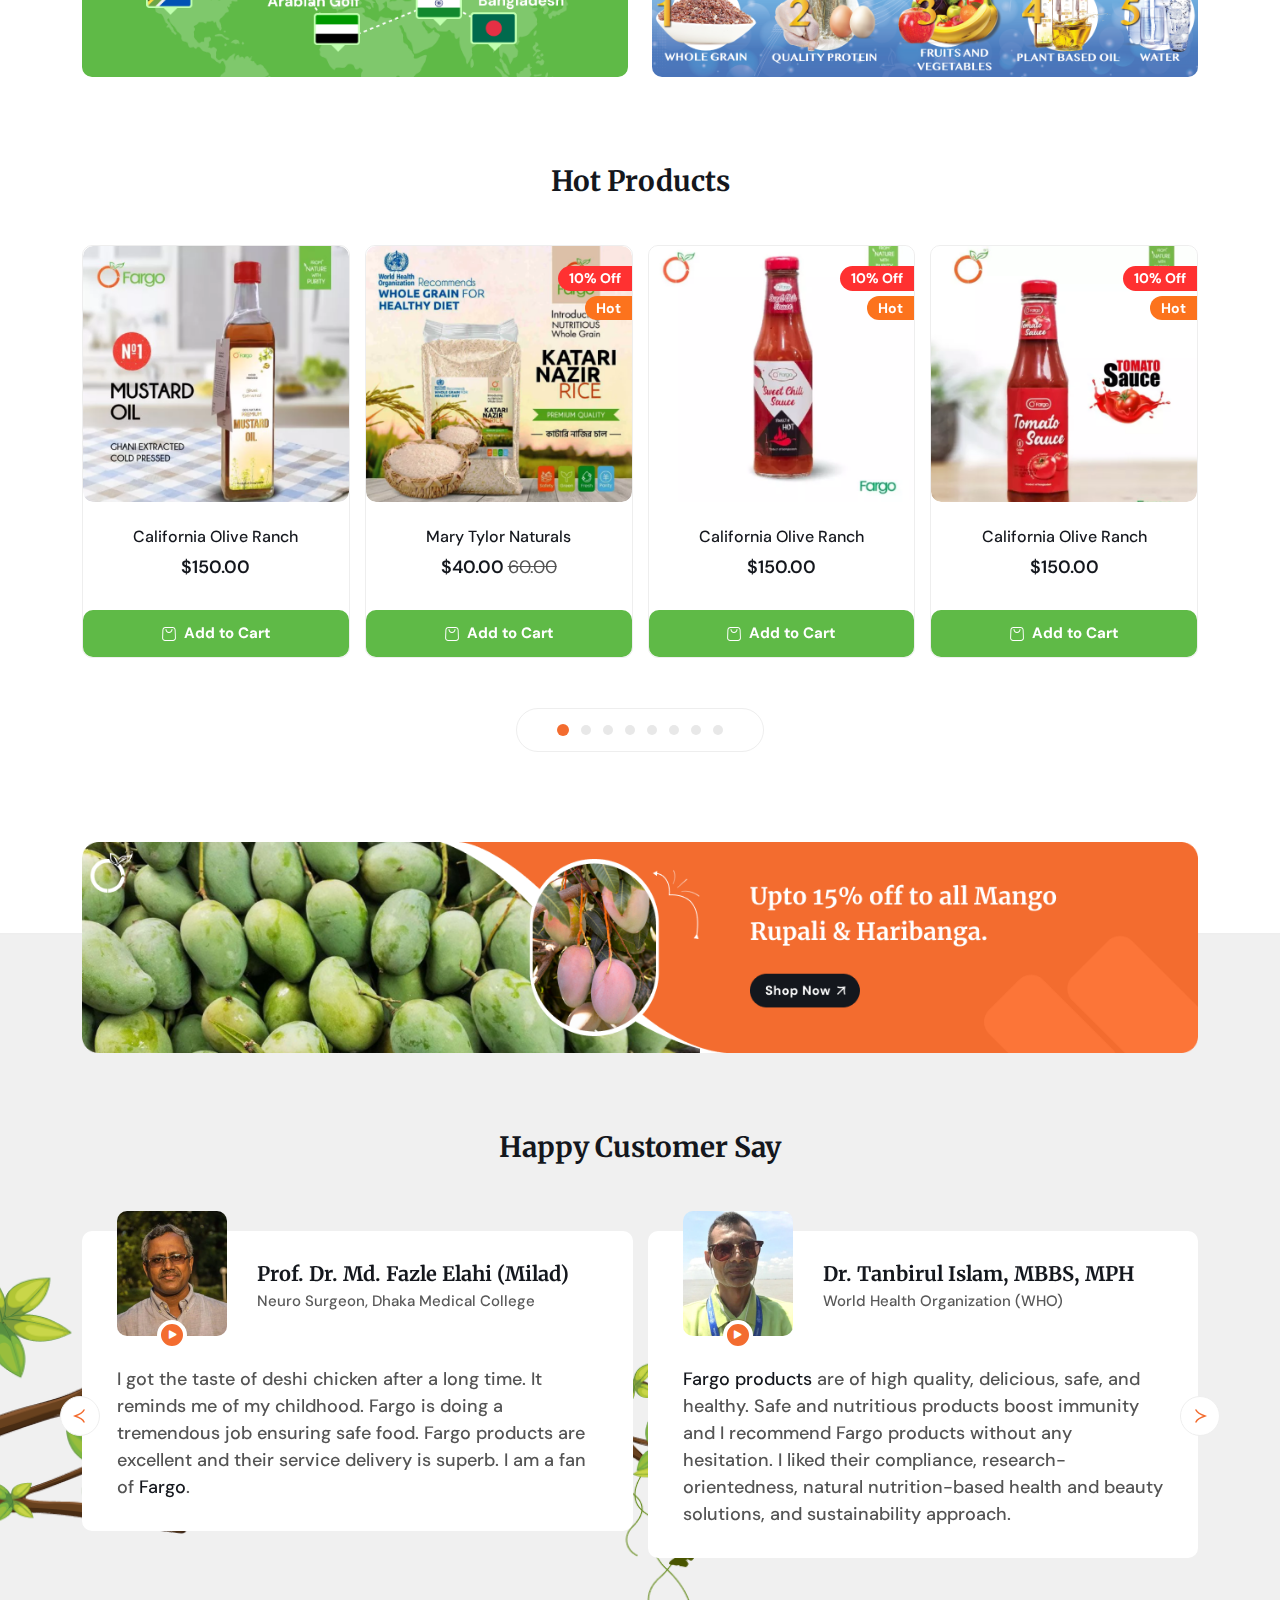
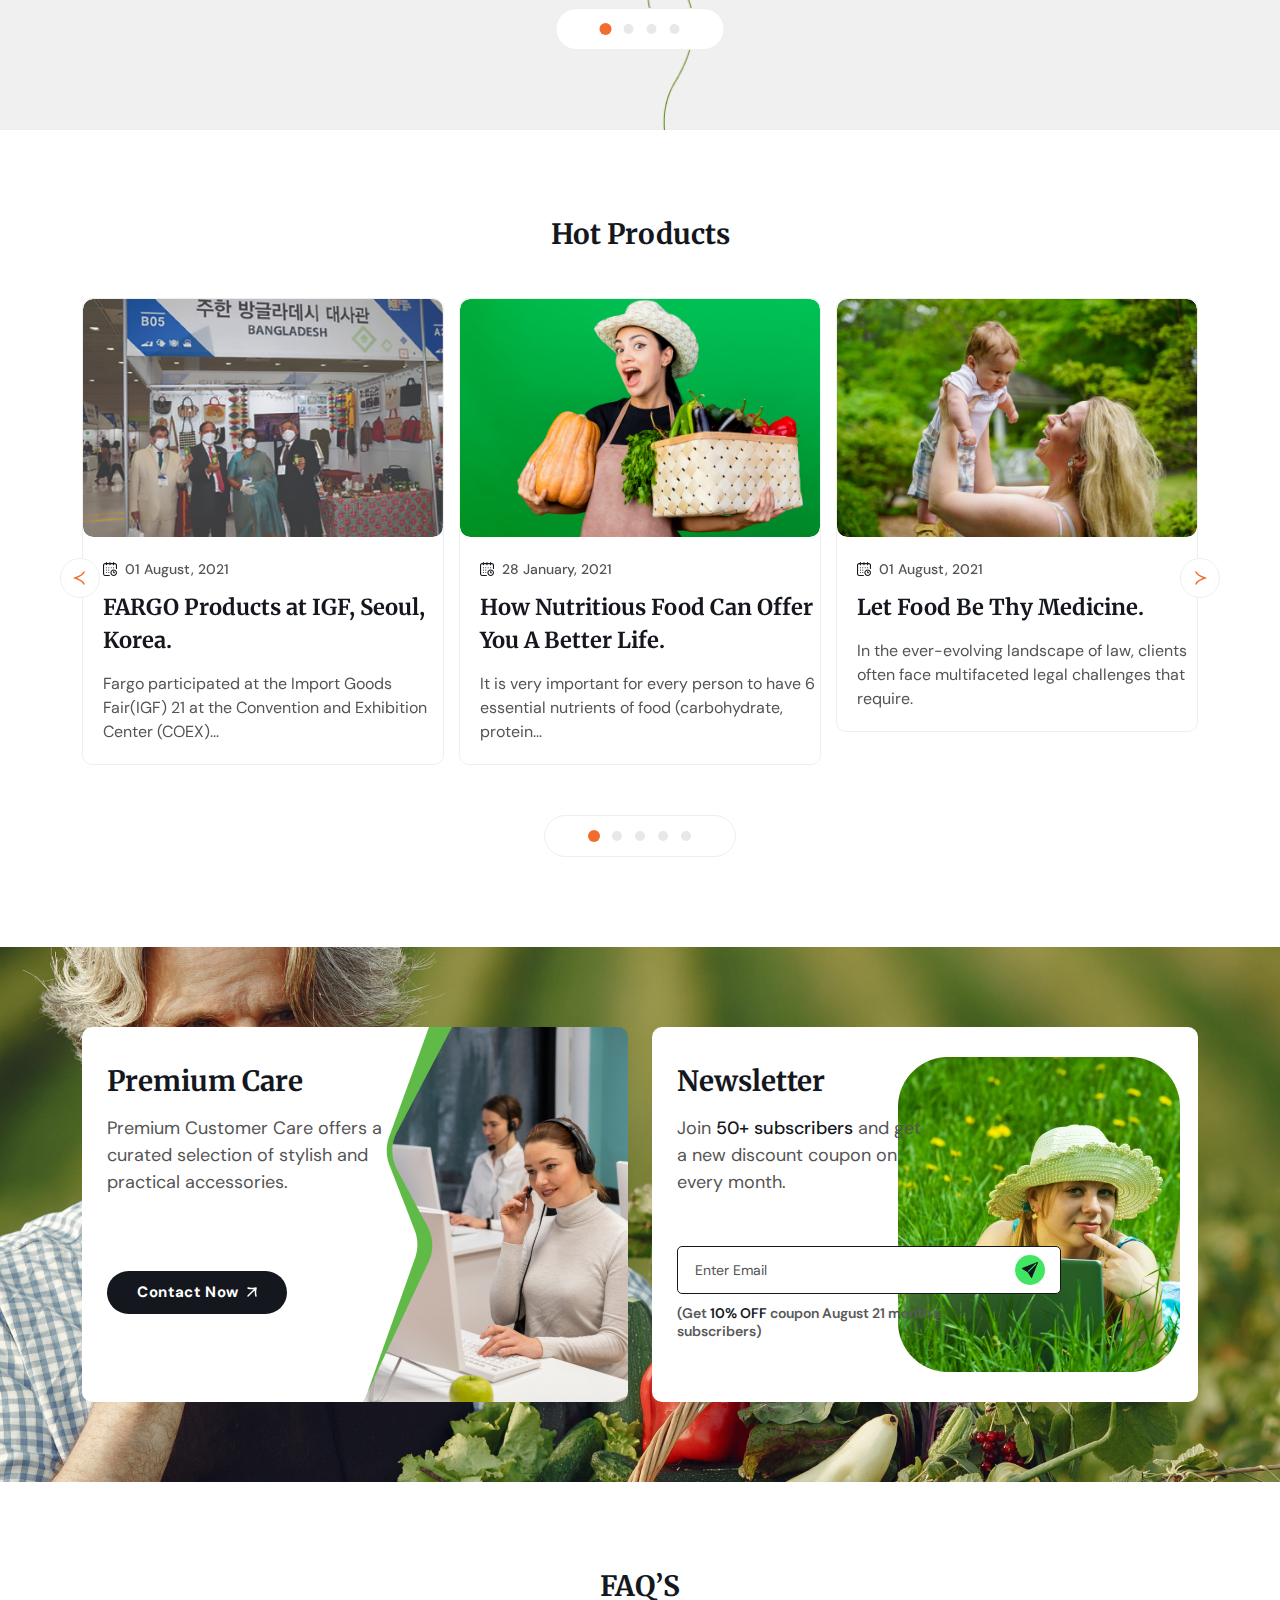
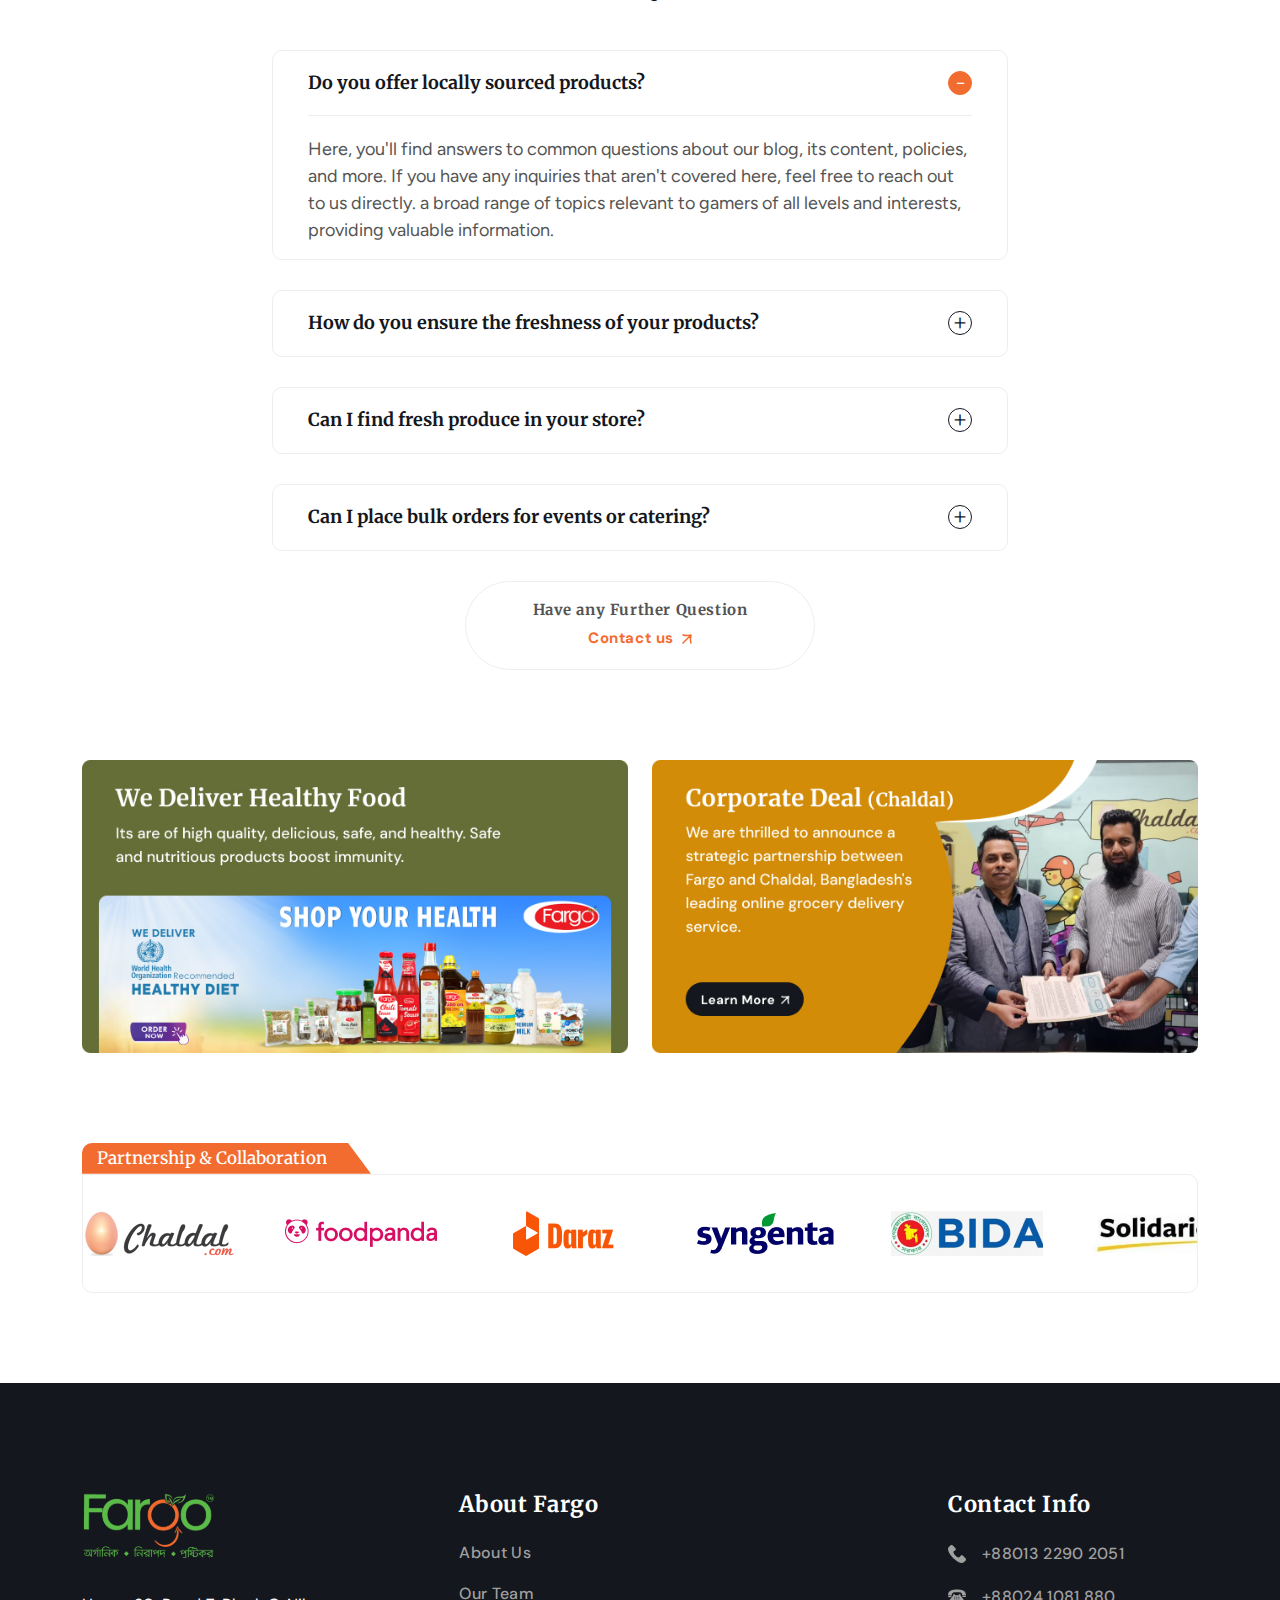
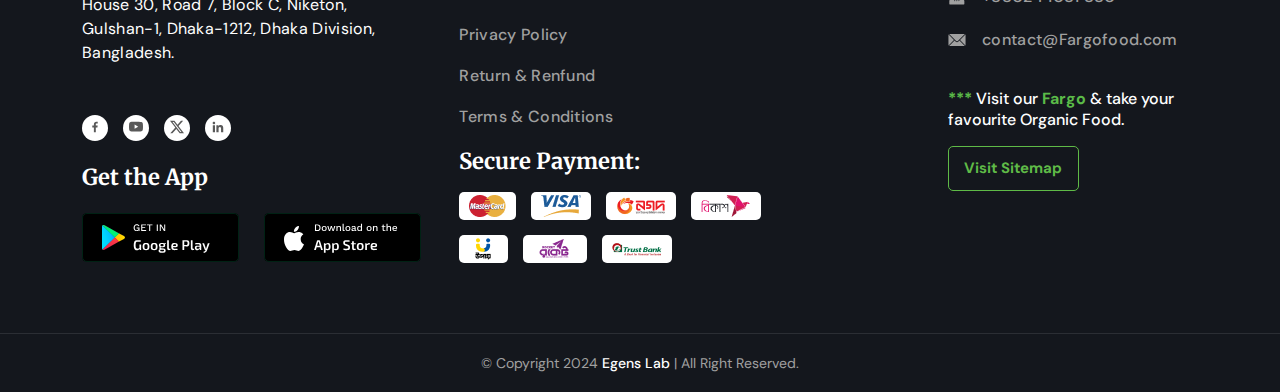
==== commit 42973e1d: "about" ====
--- a/index.html
+++ b/index.html
@@ -176,7 +176,7 @@
                             </a>
                         </div>
                         <div class="category-ans-menu">
-                            <div class="category-area d-lg-flex d-none active">
+                            <div class="category-area d-lg-flex d-none">
                                 <div class="category-btn">
                                     <span>
                                         <svg width="20" height="20" viewBox="0 0 20 20" fill="none"
--- a/assets/css/style.css
+++ b/assets/css/style.css
@@ -2967,26 +2967,16 @@
 .breadcrumbs-section {
   background-size: cover;
   background-repeat: no-repeat;
-  background-position: right;
+  background-position: center center;
   padding: 152px 0px 167px;
   position: relative;
+  overflow: hidden;
 }
 .breadcrumbs-section::before {
   content: url(../image/about-us/icon/about-us-banner-icon.svg);
   position: absolute;
-  top: 79%;
-  left: 80%;
-  transform: translateX(40%) translateY(-50%);
-}
-@media (max-width: 1399px) {
-  .breadcrumbs-section::before {
-    display: none;
-  }
-}
-@media (max-width: 991px) {
-  .breadcrumbs-section::before {
-    display: none;
-  }
+  right: 0;
+  bottom: -20px;
 }
 @media (max-width: 767px) {
   .breadcrumbs-section::before {
@@ -4339,7 +4329,7 @@
   border-radius: 5px 0px 0px 5px;
   width: 100%;
   height: 46px;
-  padding: 10px 30px;
+  padding: 10px;
   font-family: var(--font-dm-sans);
   font-weight: 400;
   font-size: 16px;
